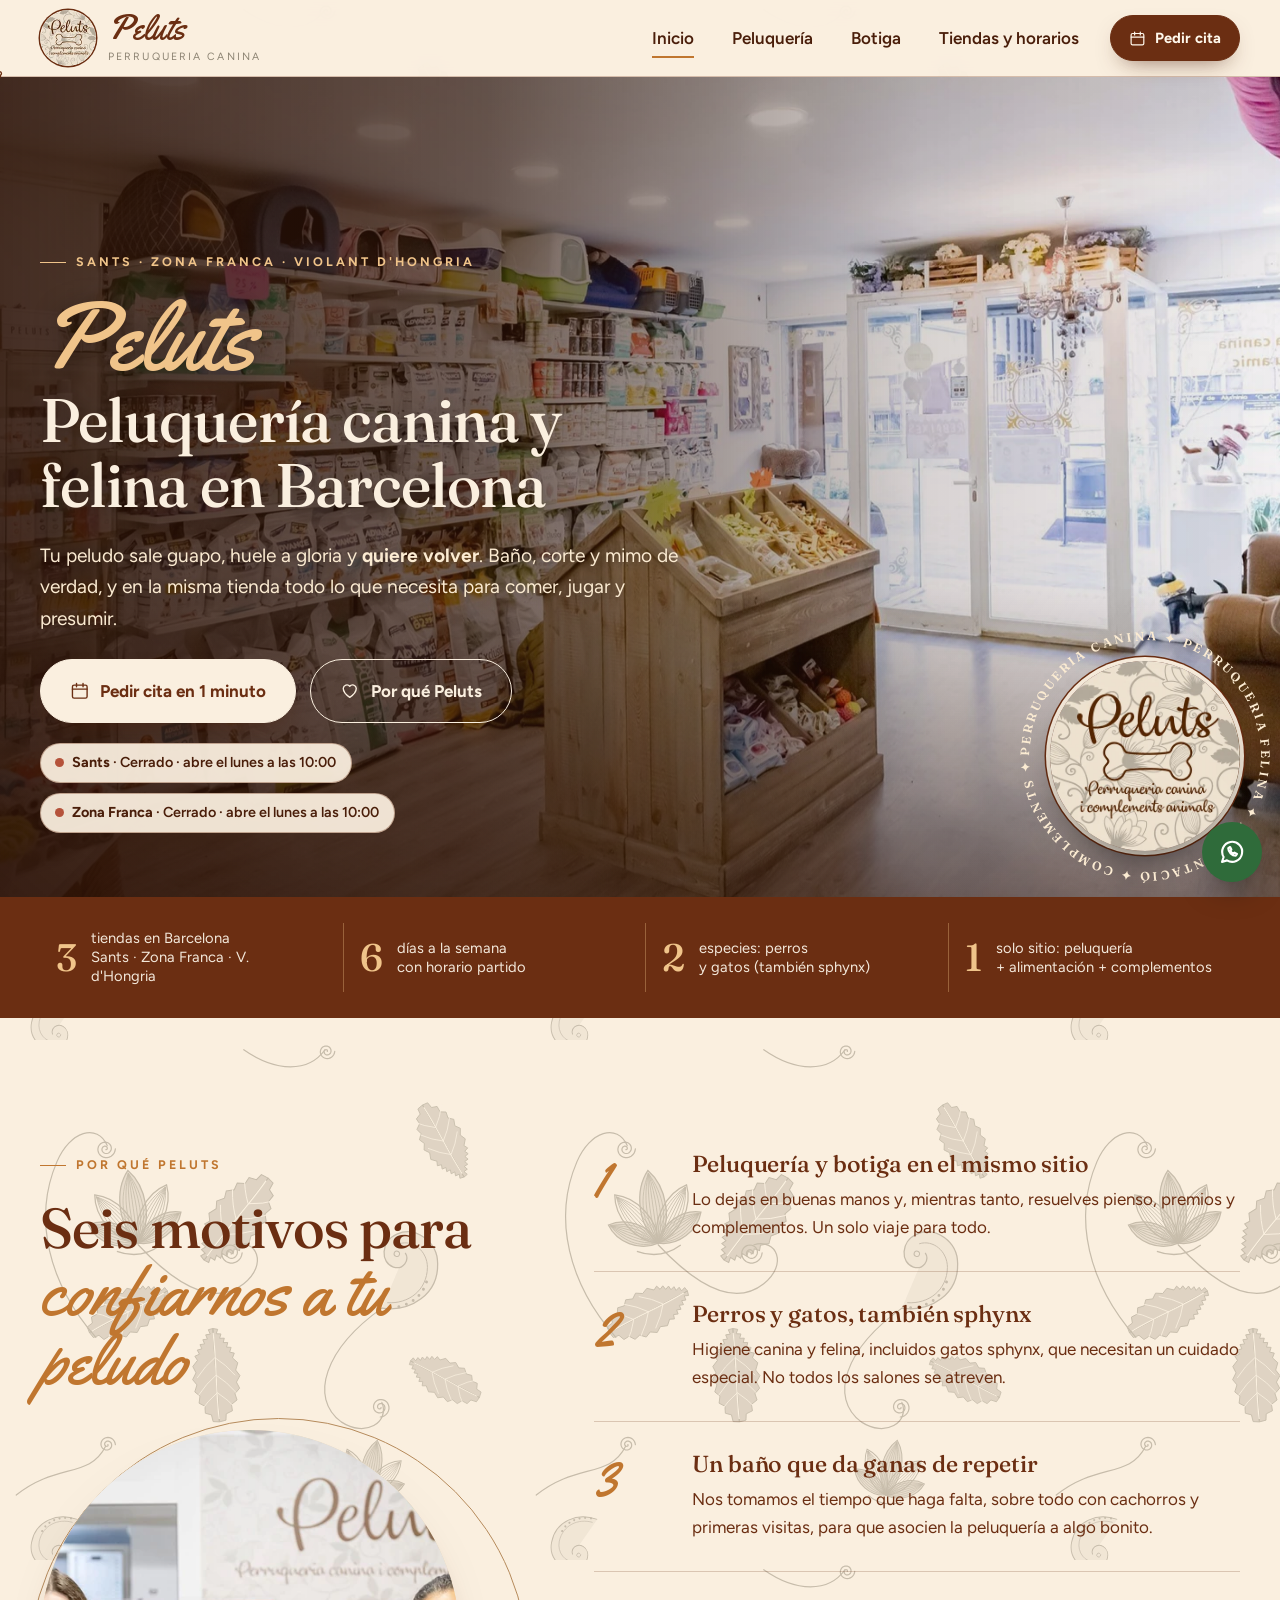
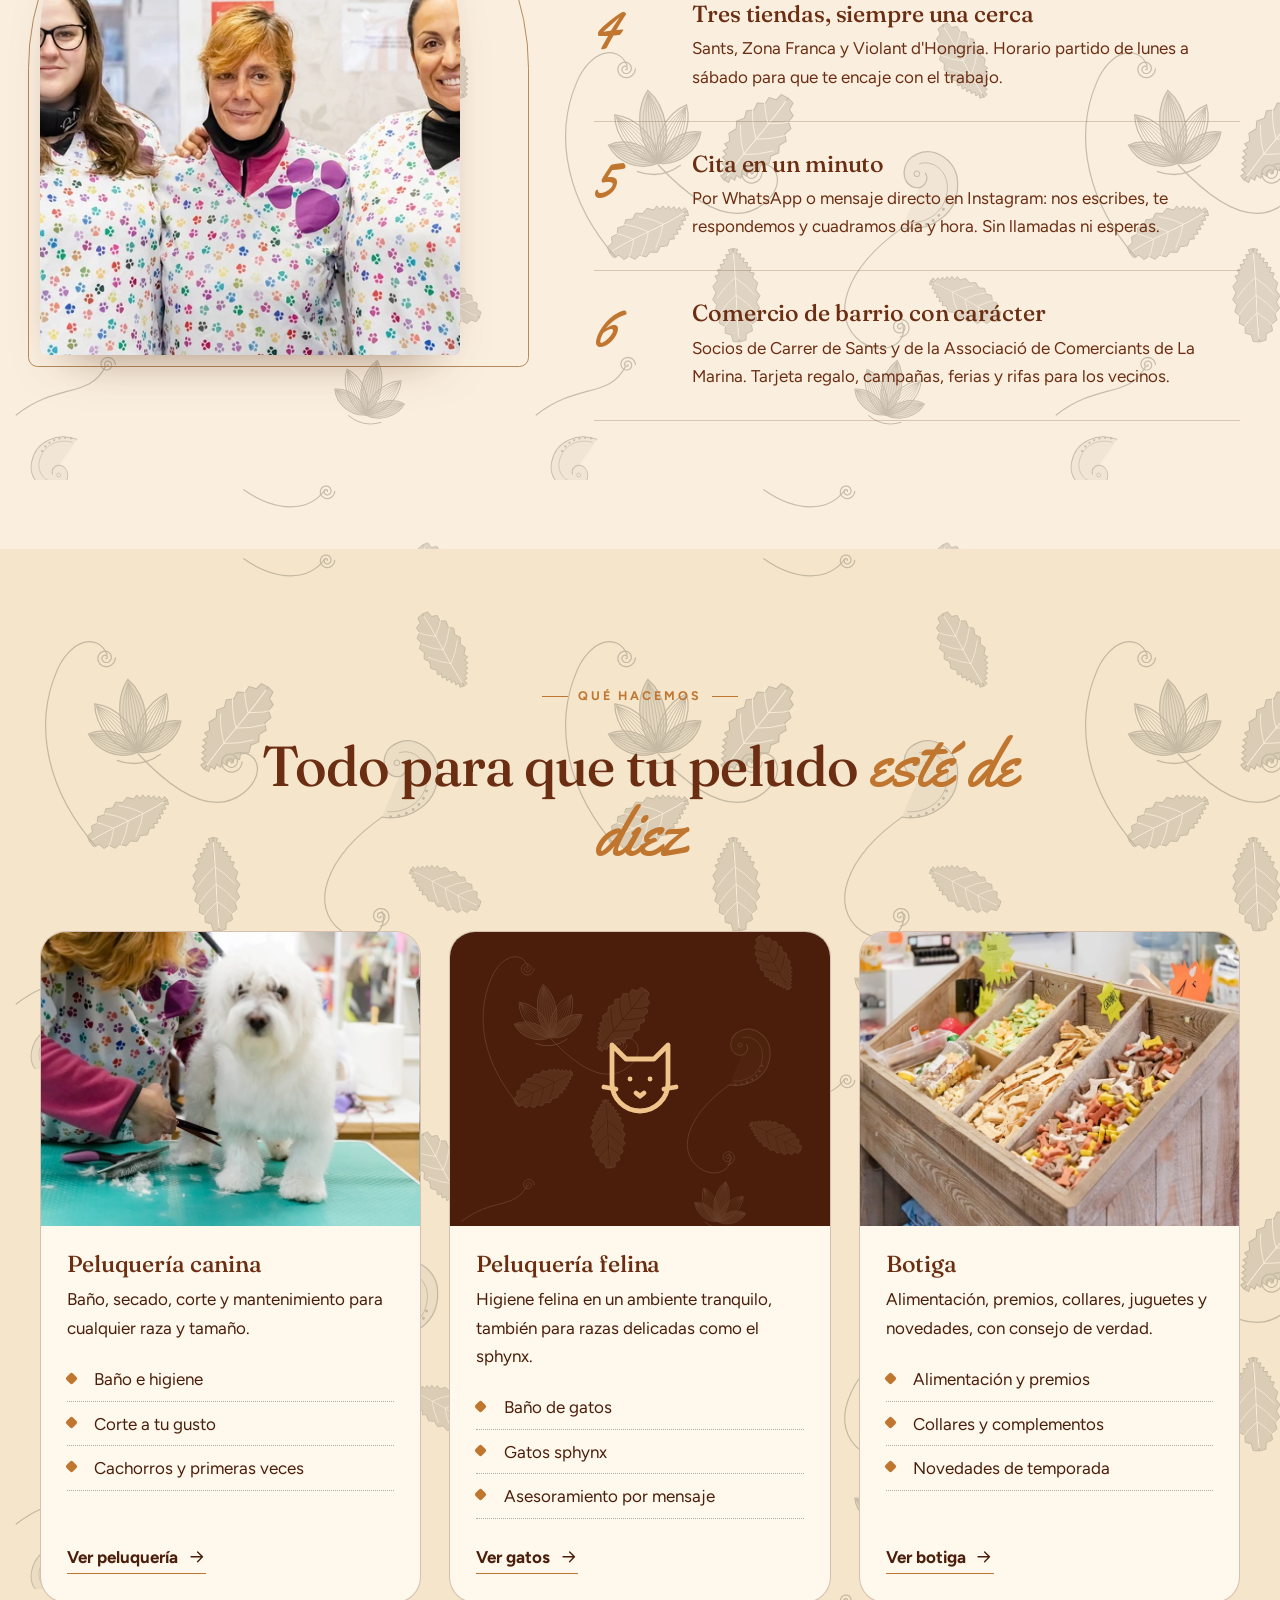
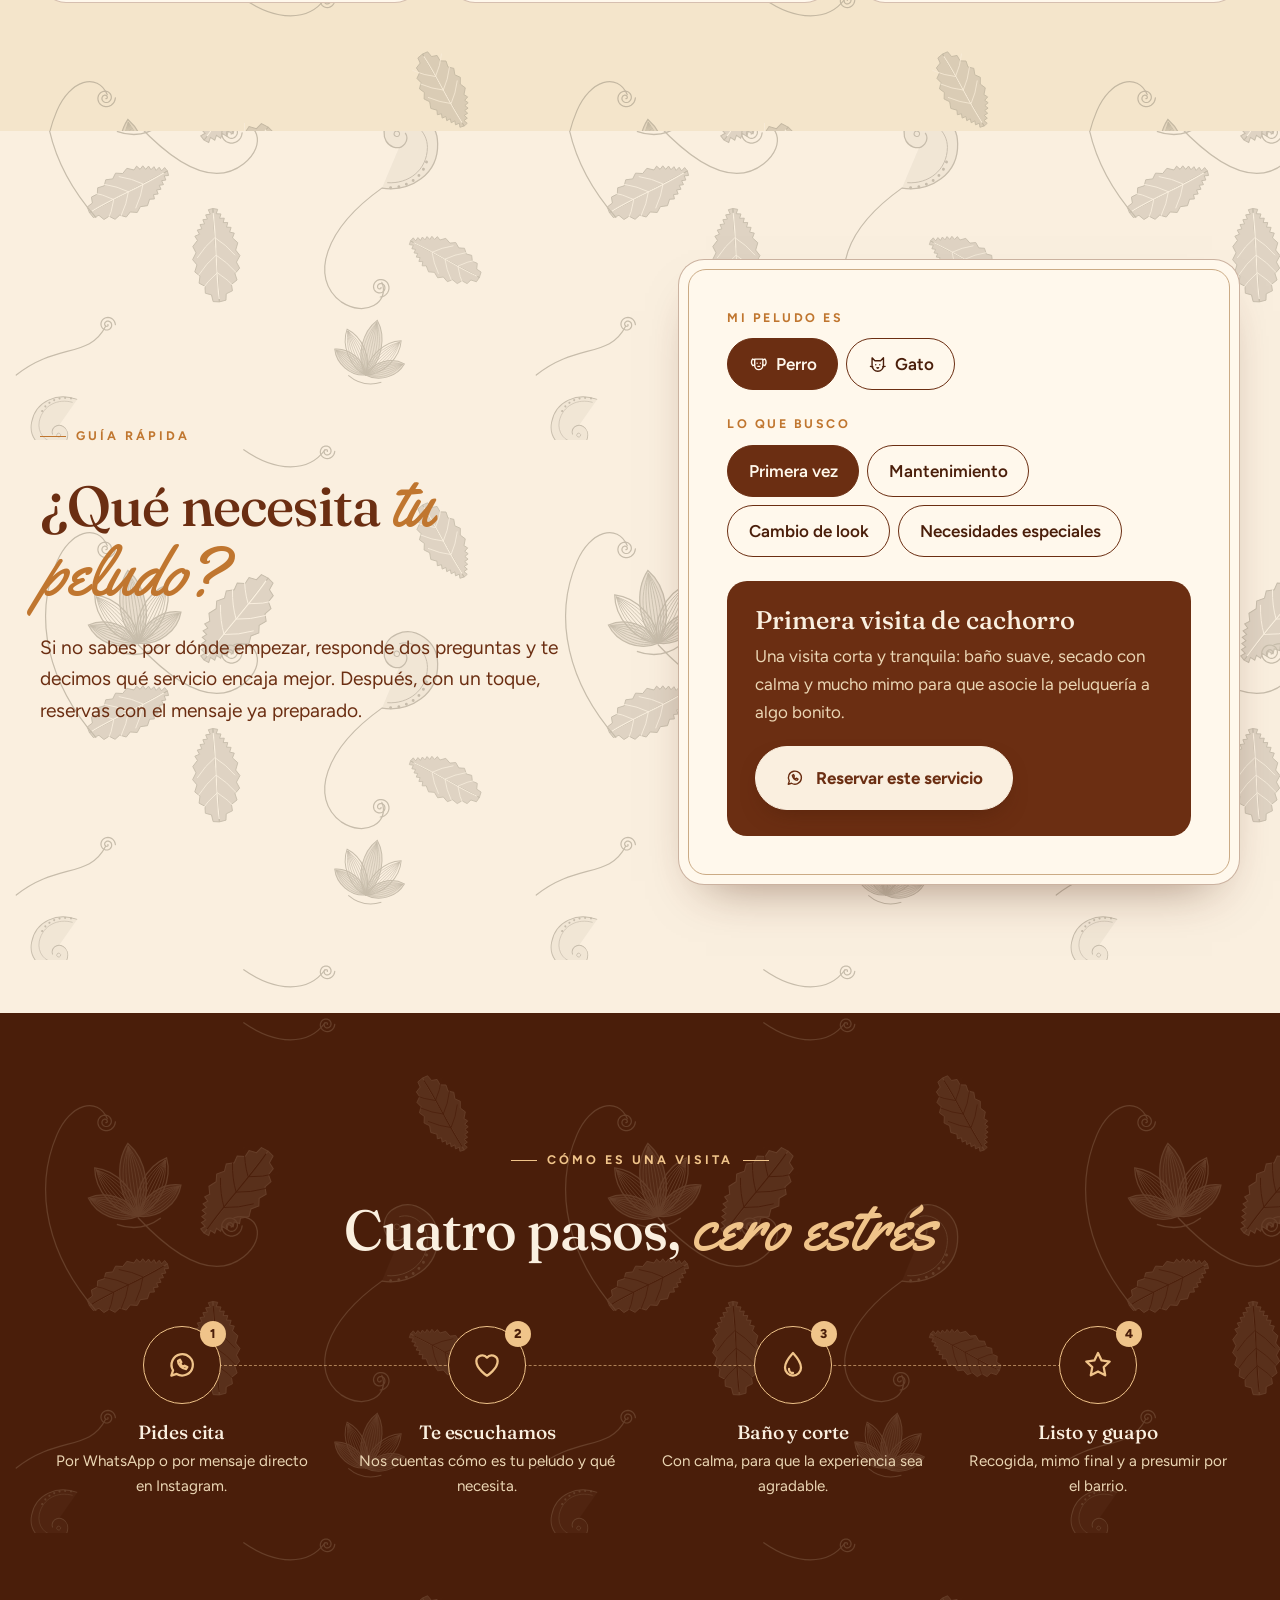
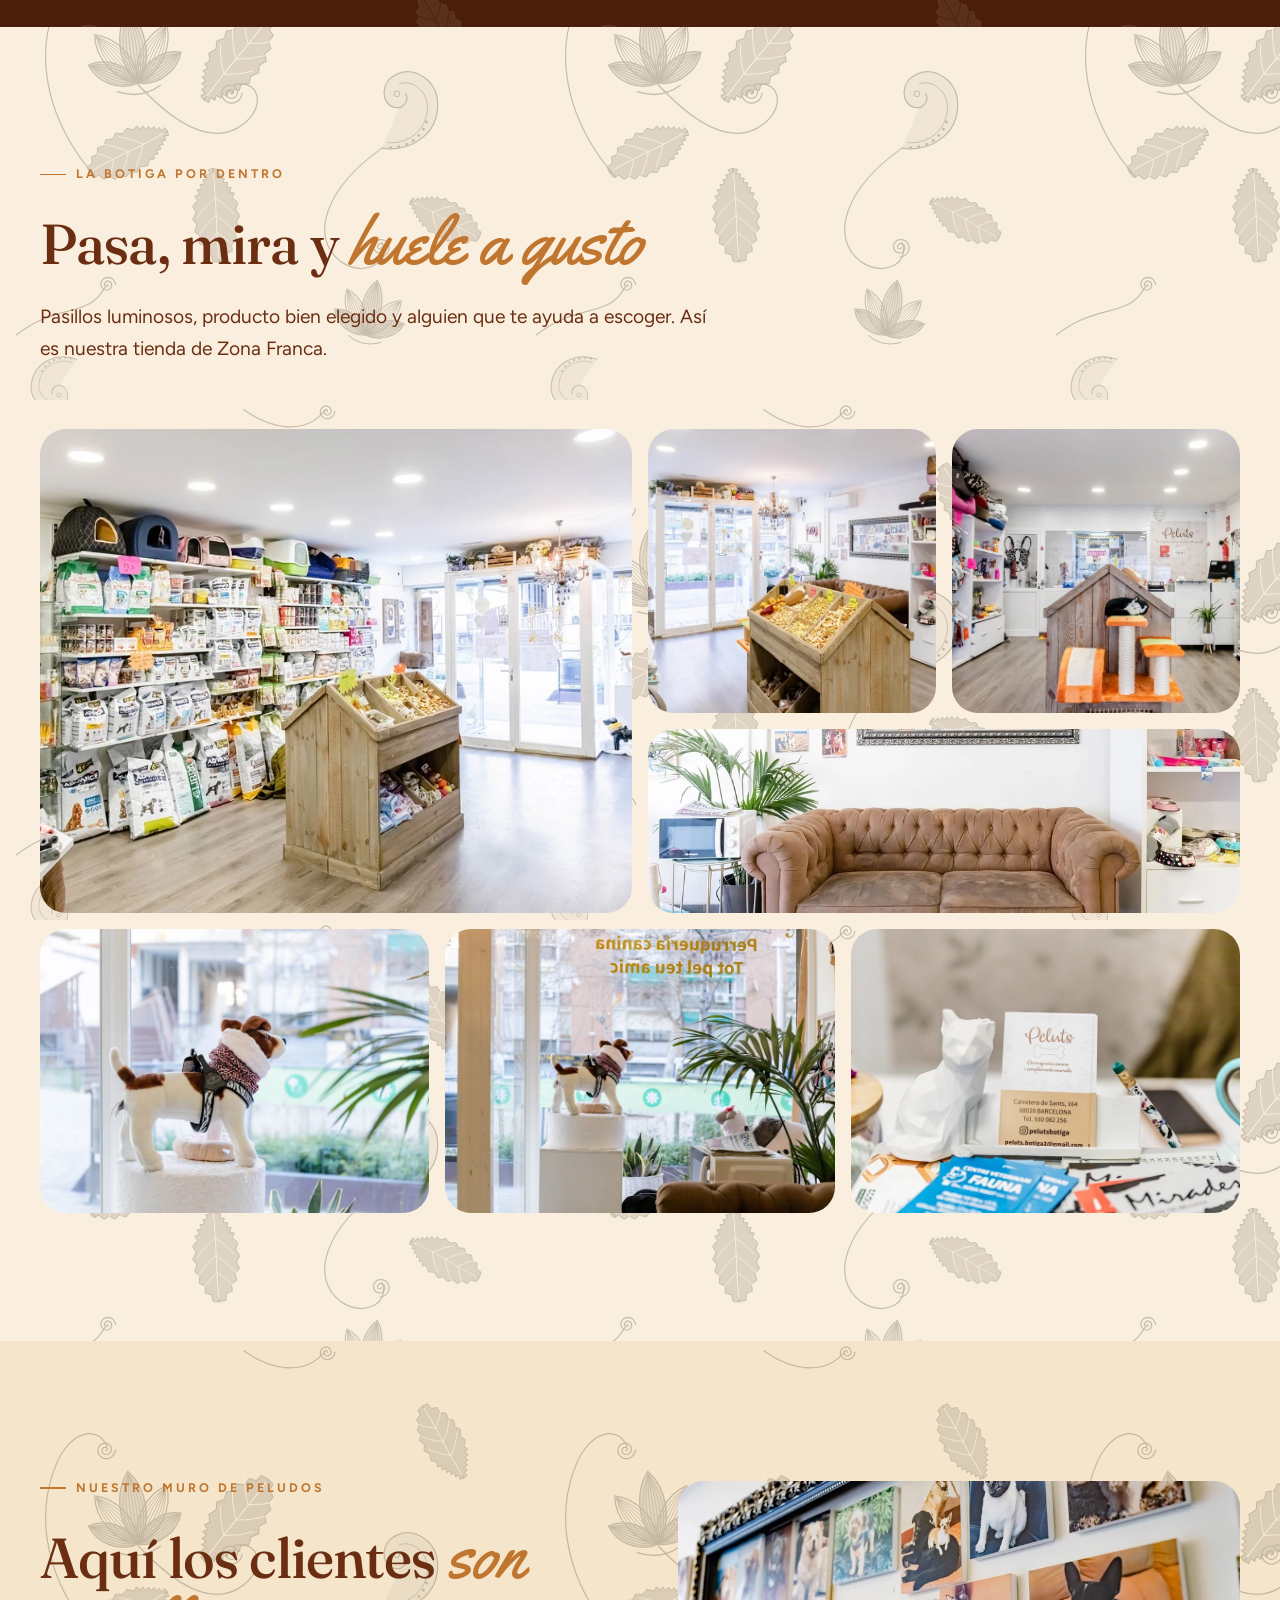
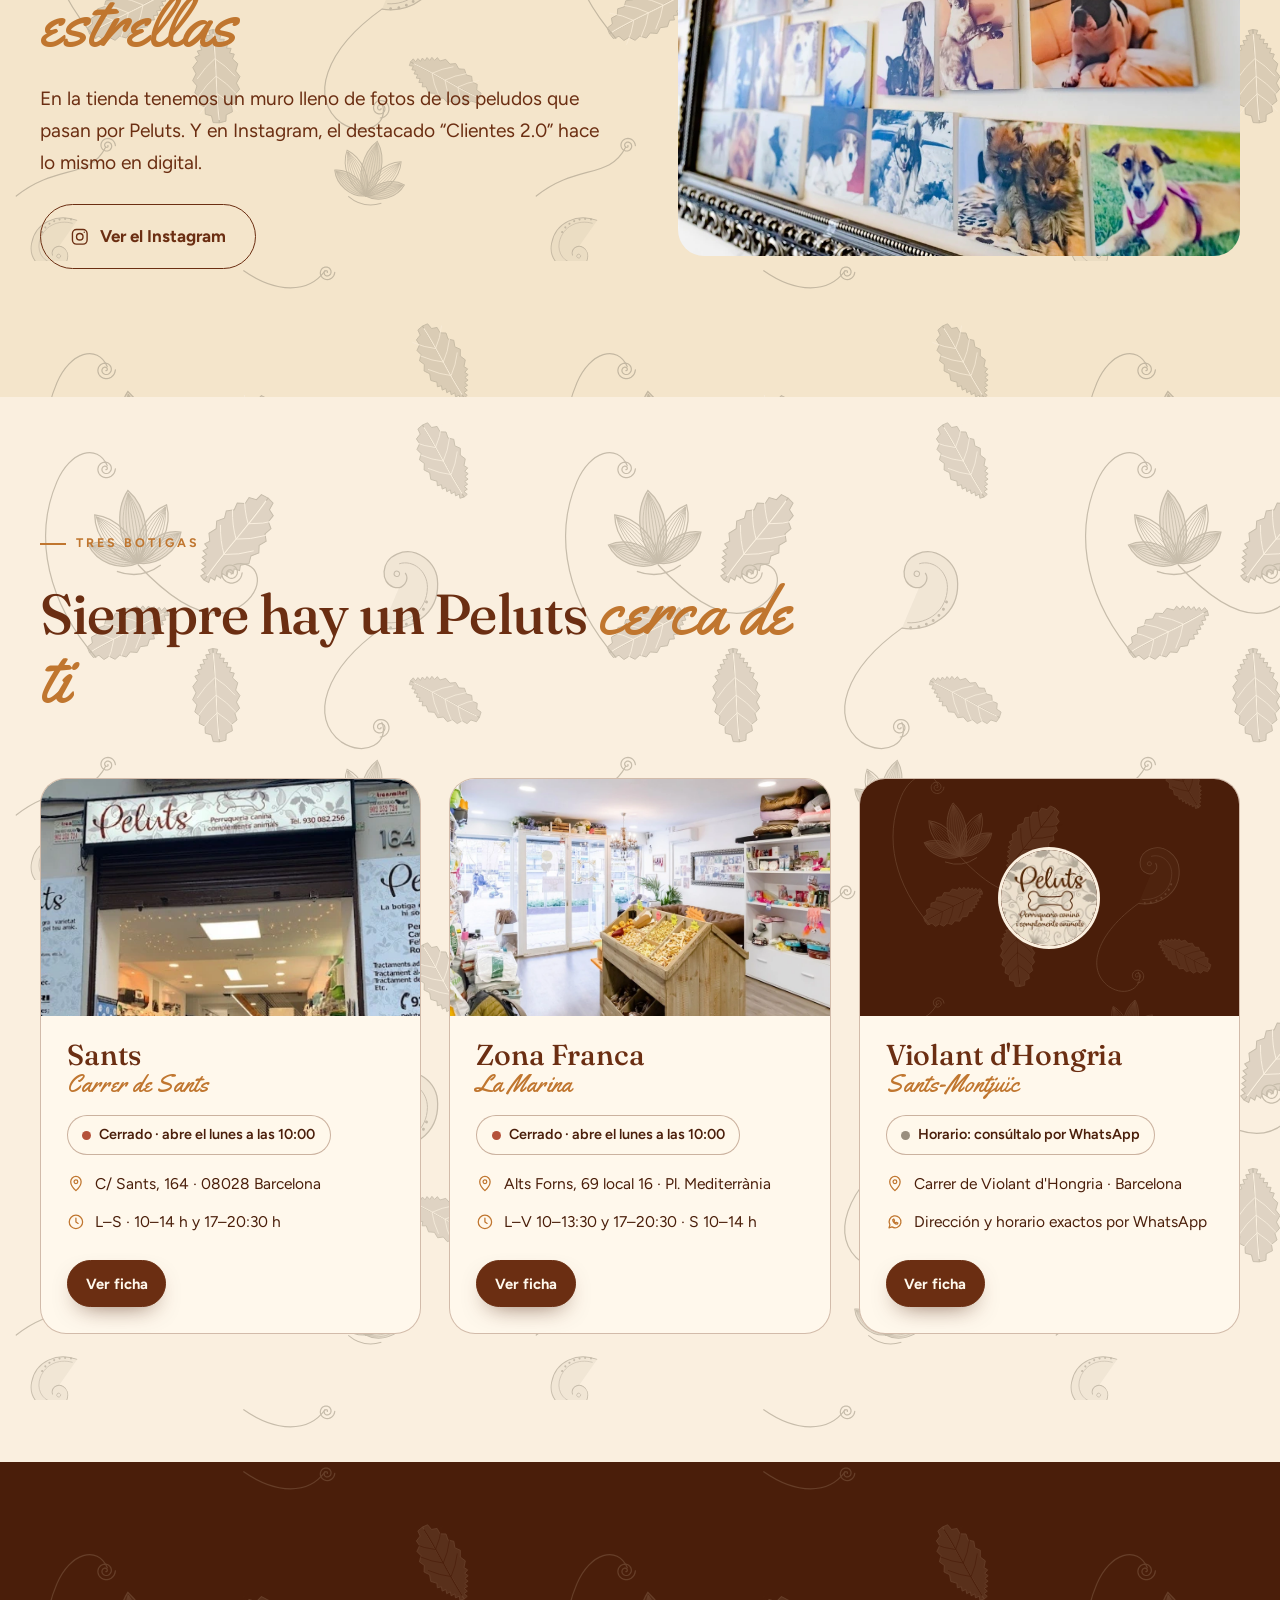
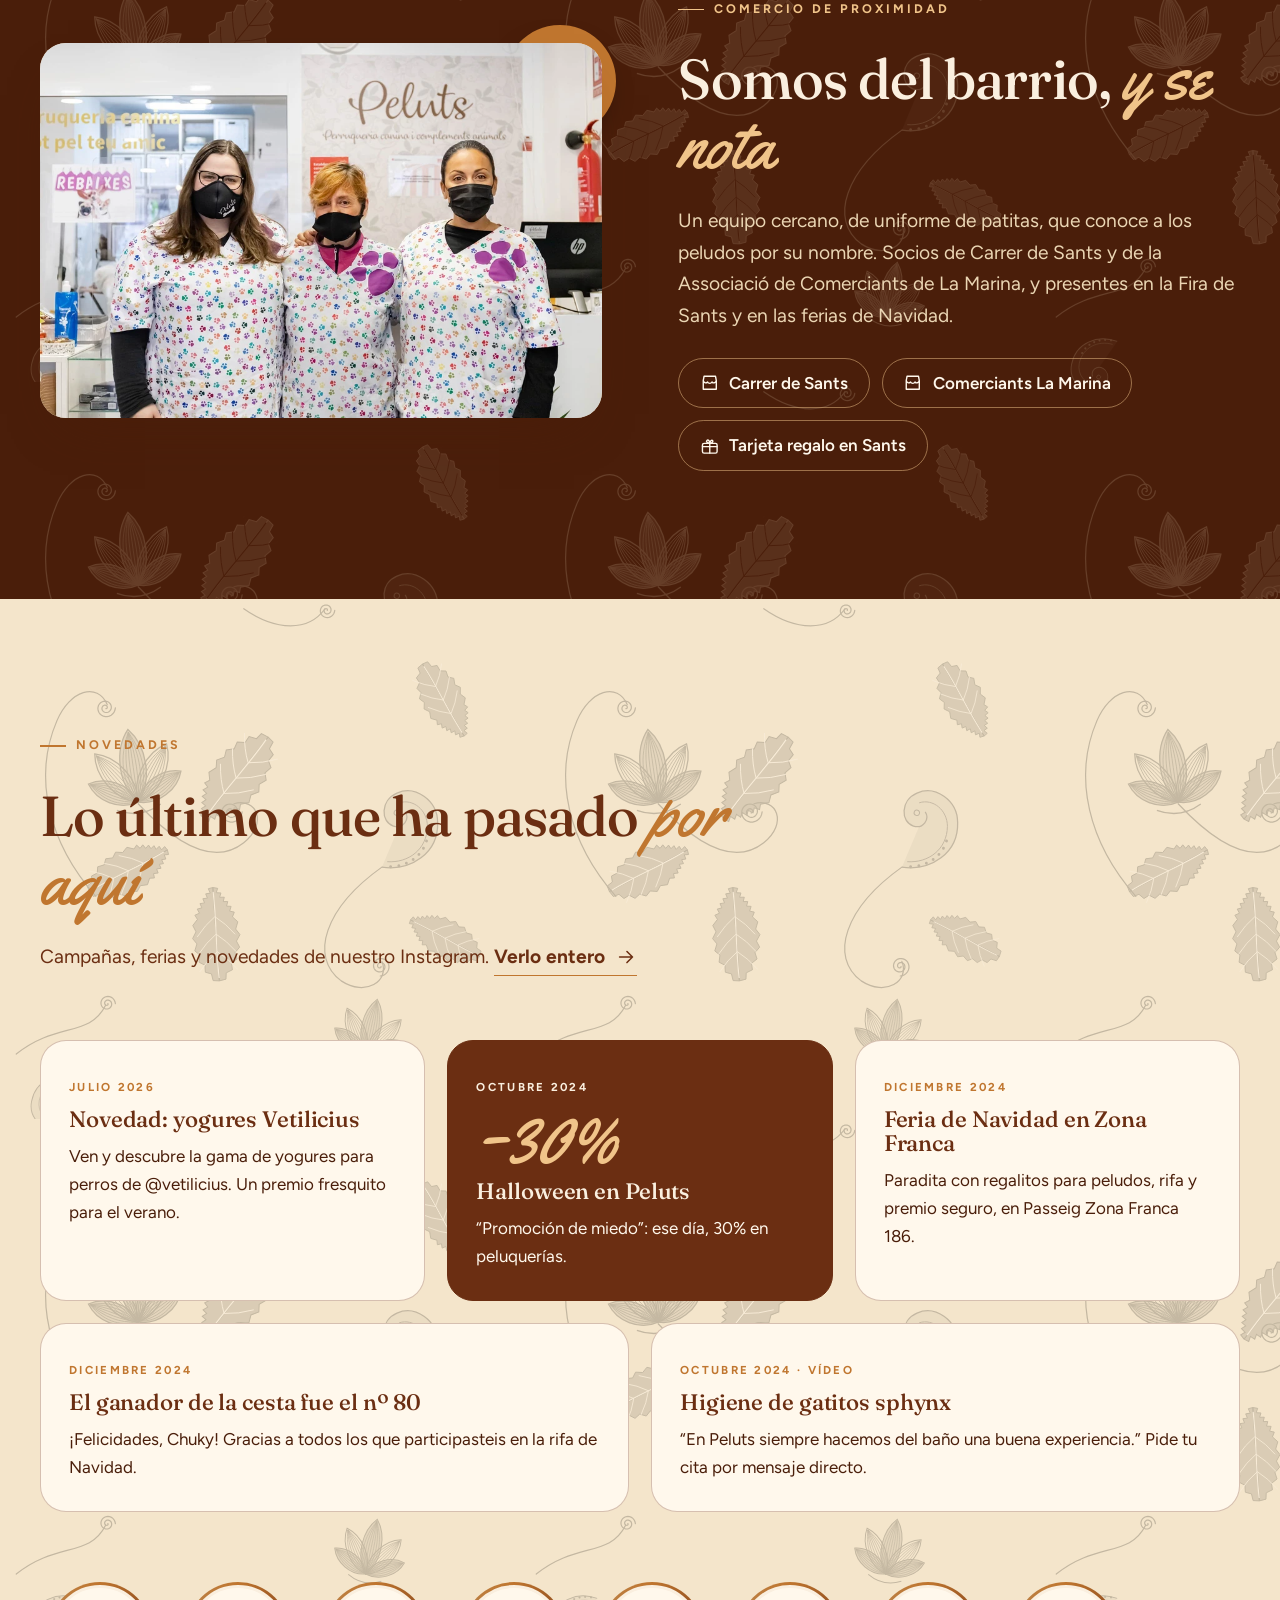
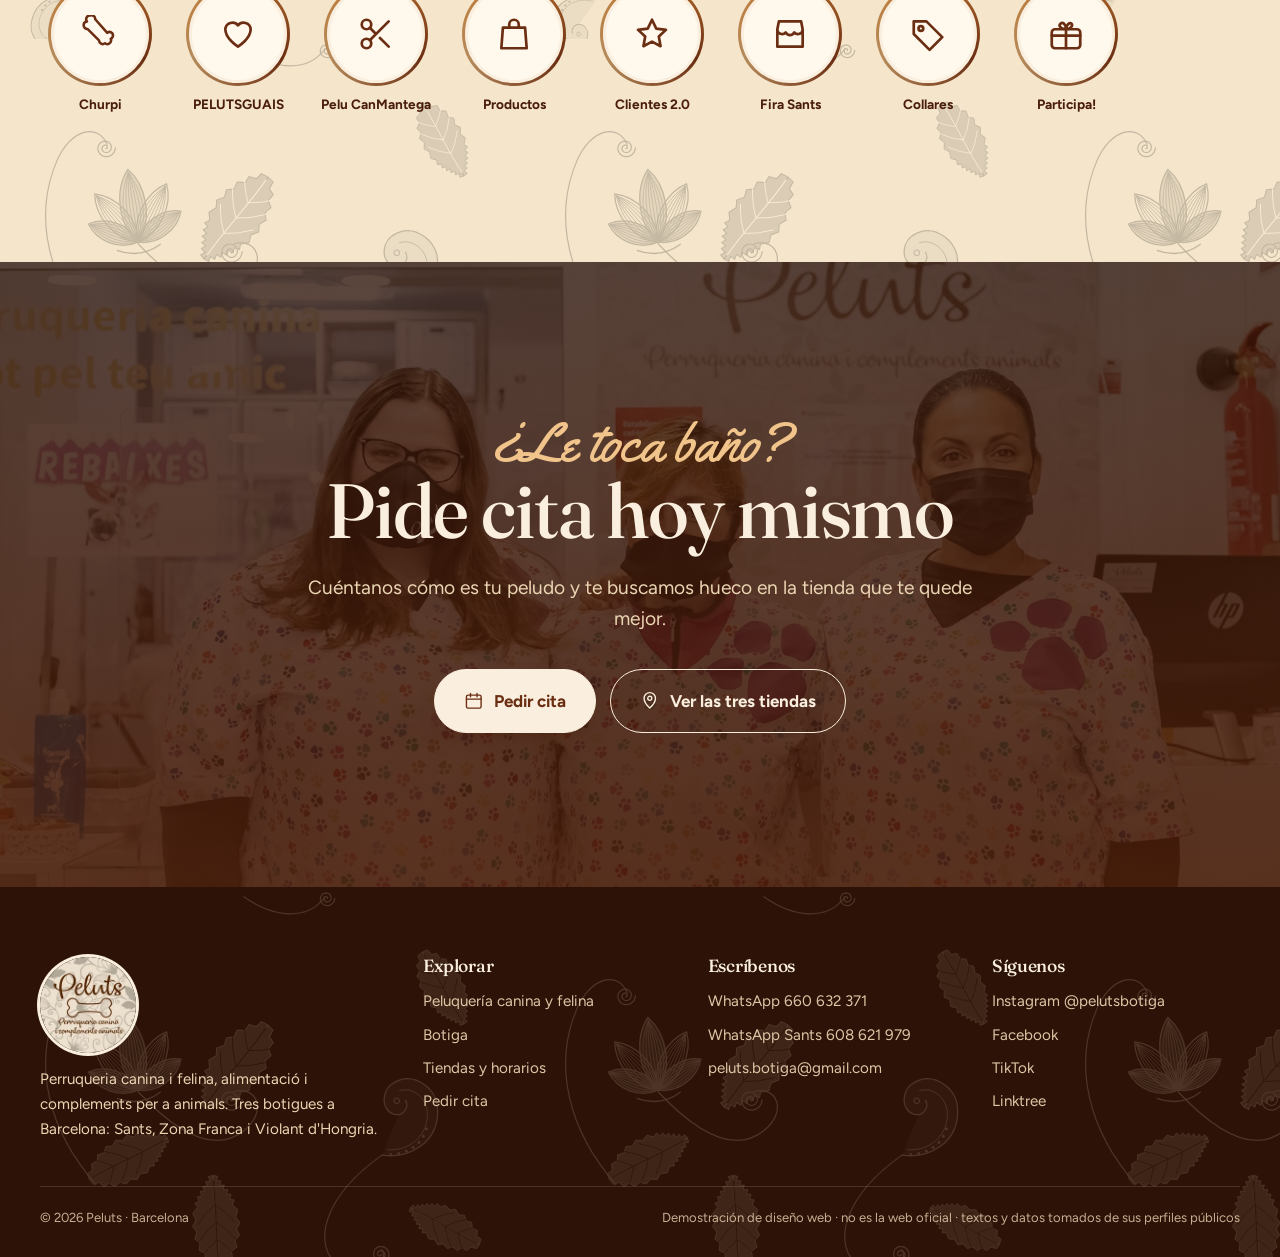
==== index.html @ a0b74a62 "Peluts: demostración de web (inicio, peluquería, botiga, tiendas, cita) Co-Authored-By: Claude Sonne" ====
<!doctype html>
<html lang="es">
<head>
<meta charset="utf-8">
<meta name="viewport" content="width=device-width, initial-scale=1, viewport-fit=cover">
<title>Peluts · Peluquería canina y felina en Barcelona</title>
<meta name="description" content="Peluquería canina y felina, alimentación y complementos para animales en tres tiendas de Barcelona: Sants, Zona Franca y Violant d'Hongria.">
<meta name="robots" content="noindex, nofollow">
<meta name="theme-color" content="#6B2E12">
<link rel="icon" href="favicon.ico" sizes="any"><link rel="icon" type="image/png" href="assets/img/favicon-48.png">
<link rel="apple-touch-icon" href="assets/img/apple-touch-icon.png">
<meta property="og:type" content="website"><meta property="og:locale" content="es_ES"><meta property="og:site_name" content="Peluts"><meta property="og:title" content="Peluts · Peluquería canina y felina en Barcelona"><meta property="og:description" content="Peluquería canina y felina, alimentación y complementos para animales en tres tiendas de Barcelona: Sants, Zona Franca y Violant d'Hongria."><meta property="og:image" content="https://sefiro888.github.io/peluts/assets/img/og.jpg"><meta property="og:image:width" content="1200"><meta property="og:image:height" content="630"><meta property="og:url" content="https://sefiro888.github.io/peluts/index.html"><meta name="twitter:card" content="summary_large_image">
<link rel="preconnect" href="https://fonts.googleapis.com"><link rel="preconnect" href="https://fonts.gstatic.com" crossorigin>
<link href="https://fonts.googleapis.com/css2?family=Figtree:wght@400;500;600;700;800&family=Fraunces:ital,opsz,wght@0,9..144,500;0,9..144,600;0,9..144,700;1,9..144,500&family=Yellowtail&display=swap" rel="stylesheet">
<link rel="stylesheet" href="assets/css/site.css">
<script>document.documentElement.classList.add('js')</script>
<script type="application/ld+json">{"@context":"https://schema.org","@type":"PetStore","name":"Peluts","description":"Perruqueria canina i felina, alimentació i complements per a animals","url":"https://www.instagram.com/pelutsbotiga/","sameAs":["https://www.instagram.com/pelutsbotiga/","https://www.facebook.com/pelutsbotiga","https://www.tiktok.com/@animals.peluts"],"email":"peluts.botiga@gmail.com","address":[{"@type":"PostalAddress","streetAddress":"Carrer de Sants, 164","postalCode":"08028","addressLocality":"Barcelona","addressCountry":"ES"},{"@type":"PostalAddress","streetAddress":"Alts Forns, 69, local 16","addressLocality":"Barcelona","addressCountry":"ES"}]}</script>
</head>
<body>
<svg width="0" height="0" style="position:absolute" aria-hidden="true"><defs>
<symbol id="i-scissors" viewBox="0 0 24 24"><circle cx="6" cy="6" r="3"/><circle cx="6" cy="18" r="3"/><path d="M20 4 8.1 15.9M14.5 14.5 20 20M8.1 8.1 12 12"/></symbol>
<symbol id="i-paw" viewBox="0 0 24 24"><ellipse class="f" cx="12" cy="16" rx="5.5" ry="4.5" fill="currentColor" stroke="none"/><ellipse cx="5" cy="10" rx="2.2" ry="3" fill="currentColor" stroke="none"/><ellipse cx="9.5" cy="5.5" rx="2.2" ry="3" fill="currentColor" stroke="none"/><ellipse cx="14.5" cy="5.5" rx="2.2" ry="3" fill="currentColor" stroke="none"/><ellipse cx="19" cy="10" rx="2.2" ry="3" fill="currentColor" stroke="none"/></symbol>
<symbol id="i-bone" viewBox="0 0 24 24"><path d="M7 3.500a2.500 2.500 0 0 0-2 4 2.500 2.500 0 0 0-2.200 2.500A2.500 2.500 0 0 0 5.500 12.500L12 19l1 1a2.500 2.500 0 0 0 4 2 2.500 2.500 0 0 0 3.800-3 2.500 2.500 0 0 0 1-3.800 2.500 2.500 0 0 0-3.300-.2L10.500 6a2.500 2.500 0 0 0-3.500-2.500z" transform="translate(-1 -3) scale(.95)"/></symbol>
<symbol id="i-drop" viewBox="0 0 24 24"><path d="M12 3s6 6.500 6 11a6 6 0 0 1-12 0c0-4.500 6-11 6-11z"/><path d="M9 15a3 3 0 0 0 3 3"/></symbol>
<symbol id="i-cat" viewBox="0 0 24 24"><path d="M5 3.500 8.500 7h7L19 3.500V13a7 7 0 0 1-14 0z"/><path d="M9.500 12h.01M14.500 12h.01M11 15.500l1 .8 1-.8M3 14l3 .5M21 14l-3 .5"/></symbol>
<symbol id="i-dog" viewBox="0 0 24 24"><path d="M7 5h10v8a5 5 0 0 1-10 0z"/><path d="M7 6 4.500 5C2.500 7 2.500 11 4.500 13L7 12M17 6l2.500-1c2 2 2 6 0 8L17 12"/><path d="M10 10h.01M14 10h.01M11 14h2"/></symbol>
<symbol id="i-pin" viewBox="0 0 24 24"><path d="M12 21s7-6.200 7-12a7 7 0 0 0-14 0c0 5.800 7 12 7 12z"/><circle cx="12" cy="9" r="2.500"/></symbol>
<symbol id="i-phone" viewBox="0 0 24 24"><path d="M5 4h4l2 5-2.500 1.500a11 11 0 0 0 5 5L15 13l5 2v4a2 2 0 0 1-2 2A16 16 0 0 1 3 6a2 2 0 0 1 2-2z"/></symbol>
<symbol id="i-wa" viewBox="0 0 24 24"><path d="M4 20l1.300-4A8 8 0 1 1 8 18.700z"/><path d="M9 9c0 3 3 6 6 6l1-1.500-2-1-1 .8c-1-.5-1.800-1.300-2.300-2.300l.8-1-1-2z"/></symbol>
<symbol id="i-ig" viewBox="0 0 24 24"><rect x="3" y="3" width="18" height="18" rx="5"/><circle cx="12" cy="12" r="4"/><path d="M17.500 6.500h.01"/></symbol>
<symbol id="i-clock" viewBox="0 0 24 24"><circle cx="12" cy="12" r="9"/><path d="M12 7v5l3 2"/></symbol>
<symbol id="i-gift" viewBox="0 0 24 24"><rect x="3" y="9" width="18" height="12" rx="2"/><path d="M12 9v12M3 13h18M12 9C9 9 7 7 8.500 5.500S12 6 12 9c0-3 2.500-4.500 3.500-3.500S15 9 12 9z"/></symbol>
<symbol id="i-heart" viewBox="0 0 24 24"><path d="M12 20s-8-5-8-11a4.500 4.500 0 0 1 8-2.500A4.500 4.500 0 0 1 20 9c0 6-8 11-8 11z"/></symbol>
<symbol id="i-tag" viewBox="0 0 24 24"><path d="M3 12V4h8l10 10-8 8z"/><circle cx="7.500" cy="8.500" r="1.500"/></symbol>
<symbol id="i-cup" viewBox="0 0 24 24"><path d="M5 8h14l-1.500 12h-11z"/><path d="M4 8h16M8 4h8M9 13h6"/></symbol>
<symbol id="i-arrow" viewBox="0 0 24 24"><path d="M5 12h14M13 6l6 6-6 6"/></symbol>
<symbol id="i-store" viewBox="0 0 24 24"><path d="M4 9l1-5h14l1 5M4 9v11h16V9M4 9a3 3 0 0 0 5.300 2 3 3 0 0 0 5.400 0A3 3 0 0 0 20 9"/></symbol>
<symbol id="i-cal" viewBox="0 0 24 24"><rect x="3" y="5" width="18" height="16" rx="2"/><path d="M3 10h18M8 3v4M16 3v4"/></symbol>
<symbol id="i-star" viewBox="0 0 24 24"><path d="m12 3 2.700 5.600 6.100.8-4.500 4.200 1.100 6.100L12 16.800 6.600 19.700l1.100-6.100L3.200 9.400l6.100-.8z"/></symbol>
<symbol id="i-menu" viewBox="0 0 24 24"><path d="M4 7h16M4 12h16M4 17h16"/></symbol>
<symbol id="i-sparkle" viewBox="0 0 24 24"><path d="M12 3v5M12 16v5M3 12h5M16 12h5M6 6l3 3M15 15l3 3M18 6l-3 3M9 15l-3 3"/></symbol>
<symbol id="i-bag" viewBox="0 0 24 24"><path d="M5 8h14l1 13H4z"/><path d="M9 8V6a3 3 0 0 1 6 0v2"/></symbol>
<symbol id="i-fish" viewBox="0 0 24 24"><path d="M3 12c3-5 9-6 13-3l5-3v12l-5-3c-4 3-10 2-13-3z"/><path d="M8 11h.01"/></symbol>
<symbol id="i-ghost" viewBox="0 0 24 24"><path d="M5 21V10a7 7 0 0 1 14 0v11l-3-2-2 2-2-2-2 2-2-2z"/><path d="M9.500 10h.01M14.500 10h.01"/></symbol>
<symbol id="i-tree" viewBox="0 0 24 24"><path d="M12 3 6 11h3l-4 6h14l-4-6h3z"/><path d="M12 17v4"/></symbol>
</defs></svg>
<a class="skip" href="#contenido">Saltar al contenido</a>
<div class="intro" aria-hidden="true"><div class="intro-core"><div class="intro-seal"><img src="assets/img/logo-420.webp" width="420" height="420" alt=""></div><p class="intro-txt">Bienvenido, peludo</p><p class="intro-skip">Toca para entrar</p></div></div>
<header class="site-header">
<div class="progress" aria-hidden="true"><span></span><i><svg class="ico " aria-hidden="true"><use href="#i-bone"/></svg></i></div>
<div class="wrap header-in">
 <a class="brand" href="index.html" aria-label="Peluts, inicio"><img src="assets/img/logo-96.webp" width="54" height="54" alt=""><span><b>Peluts</b><small>Perruqueria canina</small></span></a>
 <button class="burger" aria-label="Abrir menú" aria-expanded="false" aria-controls="nav"><svg class="ico " aria-hidden="true"><use href="#i-menu"/></svg></button>
 <nav class="nav" id="nav" aria-label="Principal"><a href="index.html" aria-current="page">Inicio</a><a href="peluqueria.html">Peluquería</a><a href="tienda.html">Botiga</a><a href="tiendas.html">Tiendas y horarios</a><a class="btn sm" href="cita.html"><svg class="ico " aria-hidden="true"><use href="#i-cal"/></svg> Pedir cita</a></nav>
</div></header>
<main id="contenido">

<section class="hf tall home"><div class="hf-bg"><img src="assets/img/fotos/3380-2400.webp" srcset="assets/img/fotos/3380-480.webp 480w, assets/img/fotos/3380-900.webp 900w, assets/img/fotos/3380-1600.webp 1600w, assets/img/fotos/3380-2400.webp 2000w" sizes="100vw" width="2000" height="1333" alt="Interior luminoso de la tienda Peluts" style="object-position:50% 60%" fetchpriority="high" decoding="async"></div><div class="hf-shade"></div>
<div class="wrap hf-in">
  <span class="kicker l rv">Sants · Zona Franca · Violant d'Hongria</span>
  <h1 class="rv d1"><span class="script">Peluts</span>Peluquería canina y felina en Barcelona</h1>
  <p class="lead rv d2">Tu peludo sale guapo, huele a gloria y <strong>quiere volver</strong>. Baño, corte y mimo de verdad, y en la misma tienda todo lo que necesita para comer, jugar y presumir.</p>
  <div class="hero-cta rv d3"><a class="btn light" href="cita.html"><svg class="ico " aria-hidden="true"><use href="#i-cal"/></svg> Pedir cita en 1 minuto</a><a class="btn ghost light" href="#por-que"><svg class="ico " aria-hidden="true"><use href="#i-heart"/></svg> Por qué Peluts</a></div>
  <div class="hero-meta rv d3"><span class="chip status" data-status="sants"><span class="dot"></span><span><b>Sants</b> · <span class="t">Comprobando horario…</span></span></span> <span class="chip status" data-status="zf"><span class="dot"></span><span><b>Zona Franca</b> · <span class="t">Comprobando horario…</span></span></span></div>
</div>
<div class="seal-wrap"><svg class="ring" viewBox="0 0 200 200" aria-hidden="true"><defs><path id="c" d="M100 100m-91 0a91 91 0 1 1 182 0a91 91 0 1 1-182 0"/></defs><text><textPath href="#c" textLength="566" lengthAdjust="spacing">PERRUQUERIA CANINA ✦ PERRUQUERIA FELINA ✦ ALIMENTACIÓ ✦ COMPLEMENTS ✦ </textPath></text></svg><img class="seal" src="assets/img/logo-420.webp" width="420" height="420" alt="Logotipo de Peluts"></div>
</section>

<div class="trust"><div class="wrap trust-in">
 <div class="trust-it"><b>3</b><span>tiendas en Barcelona<br>Sants · Zona Franca · V. d'Hongria</span></div>
 <div class="trust-it"><b>6</b><span>días a la semana<br>con horario partido</span></div>
 <div class="trust-it"><b>2</b><span>especies: perros<br>y gatos (también sphynx)</span></div>
 <div class="trust-it"><b>1</b><span>solo sitio: peluquería<br>+ alimentación + complementos</span></div>
</div></div>

<section id="por-que">
<div class="wrap why">
 <div class="why-side">
  <span class="kicker l rv">Por qué Peluts</span>
  <h2 class="rv d1" style="margin-top:.4em">Seis motivos para <em class="s">confiarnos a tu peludo</em></h2>
  <div class="frame rv d2"><div class="arch"><img src="assets/img/fotos/3408-2400.webp" srcset="assets/img/fotos/3408-480.webp 480w, assets/img/fotos/3408-900.webp 900w, assets/img/fotos/3408-1600.webp 1600w, assets/img/fotos/3408-2400.webp 2000w" sizes="(max-width:900px) 100vw, 50vw" width="2000" height="1333" alt="El equipo de Peluts con uniforme de patitas" style="object-position:50% 30%" loading="lazy" decoding="async"></div></div>
 </div>
 <div class="why-list">
  <div class="why-it rv"><span class="n">1</span><div><h3>Peluquería y botiga en el mismo sitio</h3><p>Lo dejas en buenas manos y, mientras tanto, resuelves pienso, premios y complementos. Un solo viaje para todo.</p></div></div>
  <div class="why-it rv"><span class="n">2</span><div><h3>Perros y gatos, también sphynx</h3><p>Higiene canina y felina, incluidos gatos sphynx, que necesitan un cuidado especial. No todos los salones se atreven.</p></div></div>
  <div class="why-it rv"><span class="n">3</span><div><h3>Un baño que da ganas de repetir</h3><p>Nos tomamos el tiempo que haga falta, sobre todo con cachorros y primeras visitas, para que asocien la peluquería a algo bonito.</p></div></div>
  <div class="why-it rv"><span class="n">4</span><div><h3>Tres tiendas, siempre una cerca</h3><p>Sants, Zona Franca y Violant d'Hongria. Horario partido de lunes a sábado para que te encaje con el trabajo.</p></div></div>
  <div class="why-it rv"><span class="n">5</span><div><h3>Cita en un minuto</h3><p>Por WhatsApp o mensaje directo en Instagram: nos escribes, te respondemos y cuadramos día y hora. Sin llamadas ni esperas.</p></div></div>
  <div class="why-it rv"><span class="n">6</span><div><h3>Comercio de barrio con carácter</h3><p>Socios de Carrer de Sants y de la Associació de Comerciants de La Marina. Tarjeta regalo, campañas, ferias y rifas para los vecinos.</p></div></div>
 </div>
</div>
</section>

<section class="bg-papel">
<div class="wrap">
 <div class="sec-head center"><span class="kicker rv">Qué hacemos</span><h2 class="rv d1">Todo para que tu peludo <em class="s">esté de diez</em></h2></div>
 <div class="trio">
  <article class="svc rv"><div class="pic"><img src="assets/img/fotos/3372-2400.webp" srcset="assets/img/fotos/3372-480.webp 480w, assets/img/fotos/3372-900.webp 900w, assets/img/fotos/3372-1600.webp 1600w, assets/img/fotos/3372-2400.webp 2000w" sizes="(max-width:900px) 100vw, 50vw" width="2000" height="1333" alt="Perro maltés con la peluquera en Peluts" style="object-position:55% center" loading="lazy" decoding="async"></div><div class="body"><h3>Peluquería canina</h3><p>Baño, secado, corte y mantenimiento para cualquier raza y tamaño.</p><ul><li>Baño e higiene</li><li>Corte a tu gusto</li><li>Cachorros y primeras veces</li></ul><a class="arrow-link" href="peluqueria.html">Ver peluquería <svg class="ico " aria-hidden="true"><use href="#i-arrow"/></svg></a></div></article>
  <article class="svc rv d1"><div class="pic ornate"><svg class="ico " aria-hidden="true"><use href="#i-cat"/></svg><img class="over" src="assets/img/ia/gato-peluqueria.webp" alt="Gato recibiendo un baño tranquilo en Peluts" style="object-position:center" loading="lazy" decoding="async" onerror="this.remove()"></div><div class="body"><h3>Peluquería felina</h3><p>Higiene felina en un ambiente tranquilo, también para razas delicadas como el sphynx.</p><ul><li>Baño de gatos</li><li>Gatos sphynx</li><li>Asesoramiento por mensaje</li></ul><a class="arrow-link" href="peluqueria.html#gatos">Ver gatos <svg class="ico " aria-hidden="true"><use href="#i-arrow"/></svg></a></div></article>
  <article class="svc rv d2"><div class="pic"><img src="assets/img/fotos/3352-2400.webp" srcset="assets/img/fotos/3352-480.webp 480w, assets/img/fotos/3352-900.webp 900w, assets/img/fotos/3352-1600.webp 1600w, assets/img/fotos/3352-2400.webp 2000w" sizes="(max-width:900px) 100vw, 50vw" width="2000" height="1333" alt="Expositor de galletas y premios para perros en Peluts" style="object-position:center" loading="lazy" decoding="async"></div><div class="body"><h3>Botiga</h3><p>Alimentación, premios, collares, juguetes y novedades, con consejo de verdad.</p><ul><li>Alimentación y premios</li><li>Collares y complementos</li><li>Novedades de temporada</li></ul><a class="arrow-link" href="tienda.html">Ver botiga <svg class="ico " aria-hidden="true"><use href="#i-arrow"/></svg></a></div></article>
 </div>
</div>
</section>

<section>
<div class="wrap split">
 <div><span class="kicker l rv">Guía rápida</span><h2 class="rv d1" style="margin:.4em 0 .45em">¿Qué necesita <em class="s">tu peludo?</em></h2>
  <p class="lead rv d2">Si no sabes por dónde empezar, responde dos preguntas y te decimos qué servicio encaja mejor. Después, con un toque, reservas con el mensaje ya preparado.</p></div>
 <div class="guide rv d1" id="guide">
  <fieldset><legend>Mi peludo es</legend><div class="opts">
   <input type="radio" id="ga1" name="g-animal" value="Perro" checked><label for="ga1"><svg class="ico " aria-hidden="true"><use href="#i-dog"/></svg> Perro</label>
   <input type="radio" id="ga2" name="g-animal" value="Gato"><label for="ga2"><svg class="ico " aria-hidden="true"><use href="#i-cat"/></svg> Gato</label></div></fieldset>
  <fieldset><legend>Lo que busco</legend><div class="opts">
   <input type="radio" id="gm1" name="g-momento" value="primera" checked><label for="gm1">Primera vez</label>
   <input type="radio" id="gm2" name="g-momento" value="mantenimiento"><label for="gm2">Mantenimiento</label>
   <input type="radio" id="gm3" name="g-momento" value="look"><label for="gm3">Cambio de look</label>
   <input type="radio" id="gm4" name="g-momento" value="especial"><label for="gm4">Necesidades especiales</label></div></fieldset>
  <div class="out" aria-live="polite"><h3></h3><p></p><a class="btn light" href="cita.html"><svg class="ico " aria-hidden="true"><use href="#i-wa"/></svg> Reservar este servicio</a></div>
 </div>
</div>
</section>

<section class="bg-choco">
<div class="wrap">
 <div class="sec-head center"><span class="kicker rv">Cómo es una visita</span><h2 class="rv d1">Cuatro pasos, <em class="s">cero estrés</em></h2></div>
 <div class="steps">
  <div class="step rv"><div class="ball" data-n="1"><svg class="ico " aria-hidden="true"><use href="#i-wa"/></svg></div><h3>Pides cita</h3><p>Por WhatsApp o por mensaje directo en Instagram.</p></div>
  <div class="step rv d1"><div class="ball" data-n="2"><svg class="ico " aria-hidden="true"><use href="#i-heart"/></svg></div><h3>Te escuchamos</h3><p>Nos cuentas cómo es tu peludo y qué necesita.</p></div>
  <div class="step rv d2"><div class="ball" data-n="3"><svg class="ico " aria-hidden="true"><use href="#i-drop"/></svg></div><h3>Baño y corte</h3><p>Con calma, para que la experiencia sea agradable.</p></div>
  <div class="step rv d3"><div class="ball" data-n="4"><svg class="ico " aria-hidden="true"><use href="#i-star"/></svg></div><h3>Listo y guapo</h3><p>Recogida, mimo final y a presumir por el barrio.</p></div>
 </div>
</div>
</section>

<section>
<div class="wrap">
 <div class="sec-head"><span class="kicker l rv">La botiga por dentro</span><h2 class="rv d1">Pasa, mira y <em class="s">huele a gusto</em></h2><p class="lead rv d2">Pasillos luminosos, producto bien elegido y alguien que te ayuda a escoger. Así es nuestra tienda de Zona Franca.</p></div>
 <div class="bento">
  <figure class="ph rv big"><img src="assets/img/fotos/3380-2400.webp" srcset="assets/img/fotos/3380-480.webp 480w, assets/img/fotos/3380-900.webp 900w, assets/img/fotos/3380-1600.webp 1600w, assets/img/fotos/3380-2400.webp 2000w" sizes="(max-width:900px) 100vw, 50vw" width="2000" height="1333" alt="Interior de la tienda Peluts con expositores" style="object-position:center" loading="lazy" decoding="async"></figure>
  <figure class="ph rv s3 r3"><img src="assets/img/fotos/3379-2400.webp" srcset="assets/img/fotos/3379-480.webp 480w, assets/img/fotos/3379-900.webp 900w, assets/img/fotos/3379-1600.webp 1600w, assets/img/fotos/3379-2400.webp 2000w" sizes="(max-width:900px) 100vw, 50vw" width="2000" height="1333" alt="Pasillo de la tienda Peluts" style="object-position:center" loading="lazy" decoding="async"></figure>
  <figure class="ph rv s3 r3"><img src="assets/img/fotos/3382-2400.webp" srcset="assets/img/fotos/3382-480.webp 480w, assets/img/fotos/3382-900.webp 900w, assets/img/fotos/3382-1600.webp 1600w, assets/img/fotos/3382-2400.webp 2000w" sizes="(max-width:900px) 100vw, 50vw" width="2000" height="1333" alt="Productos y camas en la tienda Peluts" style="object-position:center" loading="lazy" decoding="async"></figure>
  <figure class="ph rv w2 r2"><img src="assets/img/fotos/3385-2400.webp" srcset="assets/img/fotos/3385-480.webp 480w, assets/img/fotos/3385-900.webp 900w, assets/img/fotos/3385-1600.webp 1600w, assets/img/fotos/3385-2400.webp 2000w" sizes="(max-width:900px) 100vw, 50vw" width="2000" height="1333" alt="Zona de espera con sofá en Peluts" style="object-position:center" loading="lazy" decoding="async"></figure>
  <figure class="ph rv "><img src="assets/img/fotos/3393-2400.webp" srcset="assets/img/fotos/3393-480.webp 480w, assets/img/fotos/3393-900.webp 900w, assets/img/fotos/3393-1600.webp 1600w, assets/img/fotos/3393-2400.webp 2000w" sizes="(max-width:900px) 100vw, 50vw" width="2000" height="1333" alt="Escaparate de Peluts con ropa para perros" style="object-position:center" loading="lazy" decoding="async"></figure>
  <figure class="ph rv "><img src="assets/img/fotos/3390-2400.webp" srcset="assets/img/fotos/3390-480.webp 480w, assets/img/fotos/3390-900.webp 900w, assets/img/fotos/3390-1600.webp 1600w, assets/img/fotos/3390-2400.webp 2000w" sizes="(max-width:900px) 100vw, 50vw" width="2000" height="1333" alt="Escaparate de Peluts" style="object-position:center" loading="lazy" decoding="async"></figure>
  <figure class="ph rv "><img src="assets/img/fotos/3399-2400.webp" srcset="assets/img/fotos/3399-480.webp 480w, assets/img/fotos/3399-900.webp 900w, assets/img/fotos/3399-1600.webp 1600w, assets/img/fotos/3399-2400.webp 2000w" sizes="(max-width:900px) 100vw, 50vw" width="2000" height="1333" alt="Mostrador de Peluts" style="object-position:center" loading="lazy" decoding="async"></figure>
 </div>
</div>
</section>

<section class="bg-papel">
<div class="wrap split">
 <div class="rv"><span class="kicker l">Nuestro muro de peludos</span><h2 style="margin:.4em 0 .45em">Aquí los clientes <em class="s">son estrellas</em></h2>
  <p class="lead">En la tienda tenemos un muro lleno de fotos de los peludos que pasan por Peluts. Y en Instagram, el destacado “Clientes 2.0” hace lo mismo en digital.</p>
  <p style="margin-top:26px"><a class="btn ghost" href="https://www.instagram.com/pelutsbotiga/" target="_blank" rel="noopener"><svg class="ico " aria-hidden="true"><use href="#i-ig"/></svg> Ver el Instagram</a></p></div>
 <figure class="ph rv rv d1"><img src="assets/img/fotos/3351-2400.webp" srcset="assets/img/fotos/3351-480.webp 480w, assets/img/fotos/3351-900.webp 900w, assets/img/fotos/3351-1600.webp 1600w, assets/img/fotos/3351-2400.webp 2000w" sizes="(max-width:900px) 100vw, 50vw" width="2000" height="1333" alt="Muro de fotos de clientes peludos en Peluts" style="object-position:center" loading="lazy" decoding="async"></figure>
</div>
</section>

<section>
<div class="wrap">
 <div class="sec-head"><span class="kicker l rv">Tres botigas</span><h2 class="rv d1">Siempre hay un Peluts <em class="s">cerca de ti</em></h2></div>
 <div class="tags">
  <article class="tag-card rv"><div class="pic"><img src="assets/img/fotos/cs841.webp" width="489" height="555" alt="Fachada de la tienda Peluts en Carrer de Sants" style="object-position:center top" loading="lazy" decoding="async"></div><div class="in"><h3>Sants</h3><p class="barrio">Carrer de Sants</p><span class="chip status" data-status="sants"><span class="dot"></span><span><span class="t">Comprobando horario…</span></span></span><div class="row"><svg class="ico " aria-hidden="true"><use href="#i-pin"/></svg><span>C/ Sants, 164 · 08028 Barcelona</span></div><div class="row"><svg class="ico " aria-hidden="true"><use href="#i-clock"/></svg><span>L–S · 10–14 h y 17–20:30 h</span></div><div class="acts"><a class="btn sm" href="tiendas.html#sants">Ver ficha</a></div></div></article>
  <article class="tag-card rv d1"><div class="pic"><img src="assets/img/fotos/3379-2400.webp" srcset="assets/img/fotos/3379-480.webp 480w, assets/img/fotos/3379-900.webp 900w, assets/img/fotos/3379-1600.webp 1600w, assets/img/fotos/3379-2400.webp 2000w" sizes="(max-width:900px) 100vw, 50vw" width="2000" height="1333" alt="Interior de la tienda Peluts en Zona Franca" style="object-position:center" loading="lazy" decoding="async"></div><div class="in"><h3>Zona Franca</h3><p class="barrio">La Marina</p><span class="chip status" data-status="zf"><span class="dot"></span><span><span class="t">Comprobando horario…</span></span></span><div class="row"><svg class="ico " aria-hidden="true"><use href="#i-pin"/></svg><span>Alts Forns, 69 local 16 · Pl. Mediterrània</span></div><div class="row"><svg class="ico " aria-hidden="true"><use href="#i-clock"/></svg><span>L–V 10–13:30 y 17–20:30 · S 10–14 h</span></div><div class="acts"><a class="btn sm" href="tiendas.html#zonafranca">Ver ficha</a></div></div></article>
  <article class="tag-card rv d2"><div class="pic ornate"><img src="assets/img/logo-200.webp" alt="Logotipo Peluts" width="200" height="200"></div><div class="in"><h3>Violant d'Hongria</h3><p class="barrio">Sants-Montjuïc</p><span class="chip status" data-status="vh"><span class="dot"></span><span><span class="t">Comprobando horario…</span></span></span><div class="row"><svg class="ico " aria-hidden="true"><use href="#i-pin"/></svg><span>Carrer de Violant d'Hongria · Barcelona</span></div><div class="row"><svg class="ico " aria-hidden="true"><use href="#i-wa"/></svg><span>Dirección y horario exactos por WhatsApp</span></div><div class="acts"><a class="btn sm" href="tiendas.html#violant">Ver ficha</a></div></div></article>
 </div>
</div>
</section>

<section class="bg-choco">
<div class="wrap split">
 <div class="team-photo rv"><div class="badge">¡con mimo!</div><figure class="ph rv "><img src="assets/img/fotos/3406-2400.webp" srcset="assets/img/fotos/3406-480.webp 480w, assets/img/fotos/3406-900.webp 900w, assets/img/fotos/3406-1600.webp 1600w, assets/img/fotos/3406-2400.webp 2000w" sizes="(max-width:900px) 100vw, 50vw" width="2000" height="1333" alt="El equipo de Peluts en la tienda" style="object-position:50% 35%" loading="lazy" decoding="async"></figure></div>
 <div class="rv d1"><span class="kicker l">Comercio de proximidad</span><h2 style="margin:.4em 0 .45em">Somos del barrio, <em class="s">y se nota</em></h2>
  <p class="lead">Un equipo cercano, de uniforme de patitas, que conoce a los peludos por su nombre. Socios de Carrer de Sants y de la Associació de Comerciants de La Marina, y presentes en la Fira de Sants y en las ferias de Navidad.</p>
  <div class="sellos"><span class="sello"><svg class="ico " aria-hidden="true"><use href="#i-store"/></svg> Carrer de Sants</span><span class="sello"><svg class="ico " aria-hidden="true"><use href="#i-store"/></svg> Comerciants La Marina</span><span class="sello"><svg class="ico " aria-hidden="true"><use href="#i-gift"/></svg> Tarjeta regalo en Sants</span></div></div>
</div>
</section>

<section class="bg-papel">
<div class="wrap">
 <div class="sec-head"><span class="kicker l rv">Novedades</span><h2 class="rv d1">Lo último que ha pasado <em class="s">por aquí</em></h2><p class="lead rv d2">Campañas, ferias y novedades de nuestro Instagram. <a href="https://www.instagram.com/pelutsbotiga/" target="_blank" rel="noopener" class="arrow-link">Verlo entero <svg class="ico " aria-hidden="true"><use href="#i-arrow"/></svg></a></p></div>
 <div class="board">
  <article class="note rv"><span class="date">Julio 2026</span><h3>Novedad: yogures Vetilicius</h3><p>Ven y descubre la gama de yogures para perros de @vetilicius. Un premio fresquito para el verano.</p></article>
  <article class="note choco rv d1"><span class="date">Octubre 2024</span><div class="big">−30%</div><h3>Halloween en Peluts</h3><p>“Promoción de miedo”: ese día, 30% en peluquerías.</p></article>
  <article class="note rv d2"><span class="date">Diciembre 2024</span><h3>Feria de Navidad en Zona Franca</h3><p>Paradita con regalitos para peludos, rifa y premio seguro, en Passeig Zona Franca 186.</p></article>
  <article class="note w2 rv"><span class="date">Diciembre 2024</span><h3>El ganador de la cesta fue el nº 80</h3><p>¡Felicidades, Chuky! Gracias a todos los que participasteis en la rifa de Navidad.</p></article>
  <article class="note w2 rv d1"><span class="date">Octubre 2024 · vídeo</span><h3>Higiene de gatitos sphynx</h3><p>“En Peluts siempre hacemos del baño una buena experiencia.” Pide tu cita por mensaje directo.</p></article>
 </div>
 <div style="margin-top:56px" class="rv">
  <div class="stories">
   <a class="story" href="https://www.instagram.com/pelutsbotiga/" target="_blank" rel="noopener"><div class="ringp"><div class="in"><svg class="ico " aria-hidden="true"><use href="#i-bone"/></svg></div></div><span>Churpi</span></a>
   <a class="story" href="https://www.instagram.com/pelutsbotiga/" target="_blank" rel="noopener"><div class="ringp"><div class="in"><svg class="ico " aria-hidden="true"><use href="#i-heart"/></svg></div></div><span>PELUTSGUAIS</span></a>
   <a class="story" href="https://www.instagram.com/pelutsbotiga/" target="_blank" rel="noopener"><div class="ringp"><div class="in"><svg class="ico " aria-hidden="true"><use href="#i-scissors"/></svg></div></div><span>Pelu CanMantega</span></a>
   <a class="story" href="https://www.instagram.com/pelutsbotiga/" target="_blank" rel="noopener"><div class="ringp"><div class="in"><svg class="ico " aria-hidden="true"><use href="#i-bag"/></svg></div></div><span>Productos</span></a>
   <a class="story" href="https://www.instagram.com/pelutsbotiga/" target="_blank" rel="noopener"><div class="ringp"><div class="in"><svg class="ico " aria-hidden="true"><use href="#i-star"/></svg></div></div><span>Clientes 2.0</span></a>
   <a class="story" href="https://www.instagram.com/pelutsbotiga/" target="_blank" rel="noopener"><div class="ringp"><div class="in"><svg class="ico " aria-hidden="true"><use href="#i-store"/></svg></div></div><span>Fira Sants</span></a>
   <a class="story" href="https://www.instagram.com/pelutsbotiga/" target="_blank" rel="noopener"><div class="ringp"><div class="in"><svg class="ico " aria-hidden="true"><use href="#i-tag"/></svg></div></div><span>Collares</span></a>
   <a class="story" href="https://www.instagram.com/pelutsbotiga/" target="_blank" rel="noopener"><div class="ringp"><div class="in"><svg class="ico " aria-hidden="true"><use href="#i-gift"/></svg></div></div><span>Participa!</span></a>
  </div>
 </div>
</div>
</section>
<section class="cta"><div class="bgimg"><img src="assets/img/fotos/3406-2400.webp" srcset="assets/img/fotos/3406-480.webp 480w, assets/img/fotos/3406-900.webp 900w, assets/img/fotos/3406-1600.webp 1600w, assets/img/fotos/3406-2400.webp 2000w" sizes="100vw" width="2000" height="1333" alt="" style="object-position:center" loading="lazy" decoding="async"></div><div class="wrap rv">
<span class="script">¿Le toca baño?</span><h2>Pide cita hoy mismo</h2><p class="lead">Cuéntanos cómo es tu peludo y te buscamos hueco en la tienda que te quede mejor.</p>
<div class="cta-btns"><a class="btn light" href="cita.html"><svg class="ico " aria-hidden="true"><use href="#i-cal"/></svg> Pedir cita</a><a class="btn ghost light" href="tiendas.html"><svg class="ico " aria-hidden="true"><use href="#i-pin"/></svg> Ver las tres tiendas</a></div></div></section>

</main>
<footer>
<div class="wrap">
<div class="foot-grid">
 <div class="foot-brand"><img src="assets/img/logo-200.webp" width="90" height="90" alt="Logotipo de Peluts"><p>Perruqueria canina i felina, alimentació i complements per a animals. Tres botigues a Barcelona: Sants, Zona Franca i Violant d'Hongria.</p></div>
 <div><h4>Explorar</h4><ul><li><a href="peluqueria.html">Peluquería canina y felina</a></li><li><a href="tienda.html">Botiga</a></li><li><a href="tiendas.html">Tiendas y horarios</a></li><li><a href="cita.html">Pedir cita</a></li></ul></div>
 <div><h4>Escríbenos</h4><ul><li><a href="https://wa.me/34660632371" target="_blank" rel="noopener">WhatsApp 660 632 371</a></li><li><a href="https://wa.me/34608621979" target="_blank" rel="noopener">WhatsApp Sants 608 621 979</a></li><li><a href="mailto:peluts.botiga@gmail.com">peluts.botiga@gmail.com</a></li></ul></div>
 <div><h4>Síguenos</h4><ul><li><a href="https://www.instagram.com/pelutsbotiga/" target="_blank" rel="noopener">Instagram @pelutsbotiga</a></li><li><a href="https://www.facebook.com/pelutsbotiga" target="_blank" rel="noopener">Facebook</a></li><li><a href="https://www.tiktok.com/@animals.peluts" target="_blank" rel="noopener">TikTok</a></li><li><a href="https://linktr.ee/peluts.botiga" target="_blank" rel="noopener">Linktree</a></li></ul></div>
</div>
<div class="legal"><span>© <span id="year">2026</span> Peluts · Barcelona</span><span>Demostración de diseño web · no es la web oficial · textos y datos tomados de sus perfiles públicos</span></div>
</div></footer>
<a class="fab" href="https://wa.me/34660632371?text=%C2%A1Hola%20Peluts!" target="_blank" rel="noopener" aria-label="Escribir por WhatsApp"><svg class="ico " aria-hidden="true"><use href="#i-wa"/></svg></a>
<script src="assets/js/site.js" defer></script>
</body>
</html>
---- assets/css/site.css ----
/* PELUTS · perruqueria canina i complements animals
   Paleta y ornamento sacados del logotipo: crema, chocolate, taupe, loto + hojas dentadas + espirales */
:root{
  --crema:#FAEFDF;--crema-2:#FFF8EC;--papel:#F4E5CB;--papel-2:#EBD6B4;
  --choco:#6B2E12;--choco-2:#4A1E0A;--noche:#2C1207;
  --taupe:#B3AB9B;--taupe-2:#8C8372;--oro:#B58A5B;--caramelo:#C0762F;
  --r:26px;--line:1.5px solid var(--choco);
  --sombra:0 24px 50px -28px rgba(74,30,10,.55);
  --f-script:'Yellowtail','Brush Script MT',cursive;
  --f-head:'Fraunces',Georgia,serif;
  --f-body:'Figtree',system-ui,sans-serif;
}
*{box-sizing:border-box;margin:0;padding:0}
html{scroll-behavior:smooth;-webkit-text-size-adjust:100%}
body{font-family:var(--f-body);color:var(--choco-2);background:var(--crema) url(../img/damasco.svg) 0 0/520px;line-height:1.65;font-size:17px;overflow-x:hidden}
img{max-width:100%;height:auto;display:block}
a{color:inherit}
.wrap{width:min(1200px,100% - 48px);margin-inline:auto}
.skip{position:absolute;left:-999px;top:8px;background:var(--choco);color:#fff;padding:10px 16px;border-radius:10px;z-index:400}.skip:focus{left:8px}
:focus-visible{outline:3px solid var(--caramelo);outline-offset:3px;border-radius:6px}
.ico{width:1.15em;height:1.15em;fill:none;stroke:currentColor;stroke-width:1.7;stroke-linecap:round;stroke-linejoin:round;flex:none}

/* ---------- tipografía ---------- */
h1,h2,h3,h4{font-family:var(--f-head);font-weight:500;line-height:1.06;color:var(--choco);letter-spacing:-.015em}
h1{font-size:clamp(2.7rem,6vw,5.2rem)}
h2{font-size:clamp(2.1rem,4.4vw,3.6rem)}
h3{font-size:1.45rem;letter-spacing:-.005em}
em.s{font-family:var(--f-script);font-style:normal;font-weight:400;font-size:1.22em;color:var(--caramelo);letter-spacing:0;line-height:1}
.kicker{display:inline-flex;align-items:center;gap:.8em;font-weight:700;font-size:.78rem;letter-spacing:.24em;text-transform:uppercase;color:var(--caramelo)}
.kicker::before,.kicker::after{content:"";width:26px;height:1.5px;background:currentColor}
.kicker.l::after{display:none}
.lead{font-size:1.2rem;max-width:56ch;color:var(--choco)}
p+p{margin-top:1em}
.center{text-align:center}.center .lead{margin-inline:auto}

/* ---------- botones ---------- */
.btn{display:inline-flex;align-items:center;gap:.65em;padding:1em 1.7em;border-radius:999px;font:inherit;font-weight:700;text-decoration:none;border:1.5px solid var(--choco);background:var(--choco);color:var(--crema-2);cursor:pointer;transition:transform .3s,box-shadow .3s,background .3s,color .3s;box-shadow:0 10px 24px -12px rgba(74,30,10,.7)}
.btn:hover{transform:translateY(-3px);box-shadow:0 16px 28px -12px rgba(74,30,10,.75);background:var(--choco-2)}
.btn.ghost{background:transparent;color:var(--choco);box-shadow:none}
.btn.ghost:hover{background:var(--choco);color:var(--crema-2)}
.btn.wa{background:#2F6B3A;border-color:#2F6B3A}.btn.wa:hover{background:#245430}
.btn.sm{padding:.7em 1.2em;font-size:.92rem}
.btn.light{background:var(--crema);color:var(--choco);border-color:var(--crema)}.btn.light:hover{background:#fff}
.btn.ghost.light{background:transparent;color:var(--crema);border-color:var(--crema)}.btn.ghost.light:hover{background:var(--crema);color:var(--choco)}

/* ---------- intro ---------- */
.intro{position:fixed;inset:0;z-index:500;background:var(--crema) url(../img/damasco.svg) 0 0/520px;display:grid;place-items:center;transition:transform 1s cubic-bezier(.7,0,.2,1),opacity .4s .7s;cursor:pointer}
.intro.out{transform:translateY(-101%);opacity:0;pointer-events:none}
.intro-core{text-align:center;padding:20px}
.intro-seal{position:relative;width:min(62vw,300px);aspect-ratio:1;margin:0 auto;animation:pop 1.1s cubic-bezier(.2,1.3,.4,1) both}
.intro-seal img{width:100%;height:100%;border-radius:50%;object-fit:cover;box-shadow:0 30px 60px -30px rgba(74,30,10,.6),0 0 0 6px var(--crema),0 0 0 7.5px var(--choco)}
.intro-txt{margin-top:34px;font-family:var(--f-script);font-size:2.2rem;color:var(--choco);opacity:0;animation:fadeup .9s .6s both}
.intro-skip{font-size:.75rem;letter-spacing:.24em;text-transform:uppercase;color:var(--taupe-2);margin-top:6px;opacity:0;animation:fadeup .9s 1s both}
@keyframes pop{from{transform:scale(.55) rotate(-14deg);opacity:0}}
@keyframes fadeup{from{opacity:0;transform:translateY(14px)}to{opacity:1;transform:none}}
html:not(.js) .intro{display:none}

/* ---------- cabecera ---------- */
.site-header{position:sticky;top:0;z-index:200;background:rgba(250,239,223,.9);backdrop-filter:blur(14px);border-bottom:1px solid rgba(107,46,18,.25)}
.header-in{display:flex;align-items:center;justify-content:space-between;gap:18px;padding-block:10px}
.brand{display:flex;align-items:center;gap:12px;text-decoration:none}
.brand img{width:56px;height:56px;border-radius:50%;object-fit:cover;box-shadow:0 0 0 1.5px var(--choco)}
.brand b{display:block;font-family:var(--f-script);font-weight:400;font-size:2.1rem;line-height:1;color:var(--choco)}
.brand small{display:block;font-size:.66rem;letter-spacing:.2em;text-transform:uppercase;color:var(--taupe-2);margin-top:3px}
.nav{display:flex;align-items:center;gap:4px}
.nav a:not(.btn){text-decoration:none;font-weight:600;padding:.55em 1em;border-radius:999px;position:relative;transition:color .2s}
.nav a:not(.btn)::after{content:"";position:absolute;left:1em;right:1em;bottom:.2em;height:1.5px;background:var(--caramelo);transform:scaleX(0);transition:transform .3s}
.nav a:not(.btn):hover::after,.nav a[aria-current]::after{transform:scaleX(1)}
.nav .btn{margin-left:10px}
.burger{display:none;background:none;border:1.5px solid var(--choco);border-radius:12px;width:46px;height:46px;color:var(--choco);cursor:pointer}
.progress{position:absolute;left:0;bottom:-1px;height:3px;width:100%;pointer-events:none}
.progress span{display:block;height:100%;width:0;background:var(--caramelo)}
.progress i{position:absolute;top:-11px;left:0;width:30px;height:24px;color:var(--choco);transform:translateX(-50%)}
@media(max-width:940px){
  .burger{display:grid;place-items:center}
  .nav{position:fixed;inset:73px 0 auto 0;flex-direction:column;align-items:stretch;background:var(--crema);padding:18px 24px 28px;border-bottom:1.5px solid var(--choco);transform:translateY(-130%);transition:transform .45s cubic-bezier(.7,0,.2,1);gap:2px;z-index:-1}
  .nav.open{transform:none}
  .nav a:not(.btn){padding:.9em .4em;font-size:1.15rem;border-bottom:1px dashed var(--taupe)}
  .nav .btn{margin:14px 0 0;justify-content:center}
}

/* ---------- estructura ---------- */
section{padding-block:clamp(72px,10vw,132px);position:relative}
.sec-head{max-width:760px;margin-bottom:clamp(36px,5vw,64px)}
.sec-head h2{margin:.4em 0 .45em}
.sec-head.center{margin-inline:auto}
.bg-papel{background:var(--papel) url(../img/damasco.svg) 0 0/520px}
.bg-choco{background:var(--choco-2) url(../img/damasco-claro.svg) 0 0/520px;color:var(--crema-2)}
.bg-choco h2,.bg-choco h3{color:var(--crema)}
.bg-choco .kicker{color:#F0C48A}
.bg-choco em.s{color:#F0C48A}
.bg-choco .lead{color:#EBD6B4}
.split{display:grid;grid-template-columns:1fr 1fr;gap:clamp(28px,6vw,84px);align-items:center}
.split>*,.hero-grid>*{min-width:0}
@media(max-width:900px){.split{grid-template-columns:1fr}}
.loto{display:block;margin:0 auto;width:min(360px,70%);opacity:.9}

/* ---------- marcos ---------- */
.arch{position:relative;border-radius:999px 999px 30px 30px;overflow:hidden;background:var(--papel-2);box-shadow:var(--sombra)}
.arch img{width:100%;height:100%;object-fit:cover}
.frame{position:relative}
.frame::before{content:"";position:absolute;inset:-12px;border:1.5px solid var(--oro);border-radius:999px 999px 38px 38px;pointer-events:none}
.ph{background:var(--papel-2);overflow:hidden;border-radius:var(--r);position:relative}
.ph img{width:100%;height:100%;object-fit:cover;transition:transform 1.2s cubic-bezier(.2,.8,.2,1)}
.ph:hover img{transform:scale(1.06)}
.ph figcaption{position:absolute;left:14px;bottom:12px;background:rgba(250,239,223,.92);padding:.35em .9em;border-radius:999px;font-size:.8rem;font-weight:700;color:var(--choco)}

/* ---------- HERO ---------- */
.hero{padding-block:clamp(40px,6vw,84px) clamp(80px,10vw,130px);overflow:hidden}
.hero-grid{display:grid;grid-template-columns:1.02fr .98fr;gap:clamp(24px,5vw,70px);align-items:center}
.hero h1{margin:.45em 0 .35em;font-weight:500}
.hero h1 .script{display:block;font-family:var(--f-script);font-weight:400;font-size:1.6em;line-height:.85;color:var(--caramelo);margin-bottom:.12em;letter-spacing:0}
.hero .lead{margin-bottom:30px}
.hero-cta{display:flex;flex-wrap:wrap;gap:14px;margin-bottom:34px}
.hero-meta{display:flex;flex-wrap:wrap;gap:10px}
.chip{display:inline-flex;align-items:center;gap:.55em;padding:.5em 1em;border:1.5px solid rgba(107,46,18,.35);border-radius:999px;font-weight:600;font-size:.9rem;background:rgba(255,248,236,.85)}
.chip .dot{width:9px;height:9px;border-radius:50%;background:#9a8f7e;flex:none}
.chip.open .dot{background:#3f9a4f;box-shadow:0 0 0 4px rgba(63,154,79,.25);animation:pulse 1.8s infinite}
.chip.closed .dot{background:#b5523a}
@keyframes pulse{50%{box-shadow:0 0 0 9px rgba(63,154,79,0)}}
.hero-art{position:relative;max-width:540px;width:100%;justify-self:center;padding:14px 0 40px}
.hero-art .arch{aspect-ratio:4/5.3;width:84%;margin-left:auto}
.hero-art .frame::before{inset:-14px}
.hero-art .seal-wrap{position:absolute;left:-2%;bottom:0;width:41%;aspect-ratio:1}
.hero-art .seal{width:100%;height:100%;border-radius:50%;object-fit:cover;box-shadow:0 18px 40px -16px rgba(74,30,10,.65),0 0 0 5px var(--crema),0 0 0 6.5px var(--choco);animation:float 7s ease-in-out infinite}
.ring{position:absolute;inset:-17%;width:134%;height:134%;animation:spin 40s linear infinite;pointer-events:none}
.ring text{font-family:var(--f-head);font-weight:600;font-size:9.6px;fill:var(--choco)}
.hero-art .mini{position:absolute;right:-3%;top:36%;width:30%;aspect-ratio:1;border-radius:50%;overflow:hidden;border:5px solid var(--crema);box-shadow:0 18px 36px -16px rgba(74,30,10,.6)}
.hero-art .mini img{width:100%;height:100%;object-fit:cover}
@keyframes spin{to{transform:rotate(360deg)}}
@keyframes float{50%{transform:translateY(-8px) rotate(1.5deg)}}
@media(max-width:900px){.hero-grid{grid-template-columns:1fr}.hero-art{max-width:420px;order:-1;margin-inline:auto}}

/* ---------- franja de confianza ---------- */
.trust{background:var(--choco);color:var(--crema-2);padding-block:26px;position:relative;z-index:2}
.trust-in{display:grid;grid-template-columns:repeat(4,1fr);gap:10px}
.trust-it{display:flex;align-items:center;gap:14px;padding:6px 16px;border-left:1px solid rgba(240,196,138,.35)}
.trust-it:first-child{border-left:0}
.trust-it b{font-family:var(--f-head);font-size:2.4rem;font-weight:500;line-height:1;color:#F0C48A}
.trust-it span{font-size:.92rem;line-height:1.3;opacity:.92}
@media(max-width:820px){.trust-in{grid-template-columns:1fr 1fr;row-gap:20px}.trust-it:nth-child(3){border-left:0}}

/* ---------- por qué ---------- */
.why{display:grid;grid-template-columns:.85fr 1.15fr;gap:clamp(30px,6vw,90px);align-items:start}
.why-side{position:sticky;top:110px}
.why-side .arch{aspect-ratio:4/5;margin-top:34px;max-width:420px}
.why-list{display:grid;gap:0}
.why-it{display:grid;grid-template-columns:78px 1fr;gap:20px;padding:30px 0;border-bottom:1px solid rgba(107,46,18,.22)}
.why-it:first-child{padding-top:6px}
.why-it .n{font-family:var(--f-script);font-size:3.6rem;line-height:.9;color:var(--caramelo)}
.why-it h3{margin-bottom:.35em}
.why-it p{color:var(--choco)}
@media(max-width:900px){.why{grid-template-columns:1fr}.why-side{position:static}.why-side .arch{max-width:340px}}

/* ---------- servicios ---------- */
.trio{display:grid;grid-template-columns:repeat(3,1fr);gap:28px}
.svc{background:var(--crema-2);border:1px solid rgba(107,46,18,.28);border-radius:var(--r);overflow:hidden;display:flex;flex-direction:column;transition:transform .45s,box-shadow .45s}
.svc:hover{transform:translateY(-8px);box-shadow:var(--sombra)}
.svc .pic{aspect-ratio:4/3.1;overflow:hidden;background:var(--papel-2);position:relative}
.svc .pic img{width:100%;height:100%;object-fit:cover;transition:transform 1.2s}
.svc:hover .pic img{transform:scale(1.07)}
.svc .pic.ornate{background:var(--choco-2) url(../img/damasco-claro.svg) center/380px;display:grid;place-items:center;color:#F0C48A}
.svc .pic.ornate .ico{width:96px;height:96px;stroke-width:1.2}
.svc .body{padding:26px 26px 28px;display:flex;flex-direction:column;flex:1}
.svc h3{margin-bottom:.4em}
.svc ul{list-style:none;margin:16px 0 24px}
.svc li{padding:.45em 0 .45em 1.6em;position:relative;border-bottom:1px dotted var(--taupe)}
.svc li::before{content:"";position:absolute;left:0;top:.95em;width:9px;height:9px;background:var(--caramelo);border-radius:2px;transform:rotate(45deg)}
.svc .arrow-link{margin-top:auto;align-self:flex-start}
.arrow-link{display:inline-flex;align-items:center;gap:.5em;font-weight:700;text-decoration:none;border-bottom:1.5px solid var(--caramelo);padding-bottom:2px;transition:gap .3s}
.arrow-link:hover{gap:.95em}
@media(max-width:960px){.trio{grid-template-columns:1fr;max-width:540px;margin-inline:auto}}

/* ---------- carta ---------- */
.carta{background:var(--crema-2);border:1px solid rgba(107,46,18,.35);border-radius:var(--r);padding:clamp(28px,4vw,50px);position:relative;box-shadow:var(--sombra)}
.carta::before{content:"";position:absolute;inset:9px;border:1px solid var(--oro);border-radius:calc(var(--r) - 8px);pointer-events:none;opacity:.7}
.carta h3{font-family:var(--f-script);font-weight:400;font-size:2.6rem;text-align:center;margin-bottom:.05em;letter-spacing:0}
.carta .sub{text-align:center;color:var(--taupe-2);font-size:.78rem;letter-spacing:.22em;text-transform:uppercase;margin-bottom:22px}
.item{display:flex;align-items:baseline;gap:10px;padding:14px 0 2px}
.item b{font-family:var(--f-head);font-weight:600;font-size:1.2rem;color:var(--choco)}
.item .dots{flex:1;border-bottom:2px dotted var(--taupe);transform:translateY(-4px);min-width:16px}
.item .tag{font-weight:700;font-size:.72rem;letter-spacing:.14em;text-transform:uppercase;color:var(--caramelo);white-space:nowrap}
.item+p.d{font-size:.94rem;color:var(--taupe-2);max-width:48ch}
.carta-note{margin-top:22px;text-align:center;font-size:.9rem;color:var(--taupe-2)}
@media(max-width:560px){.item{flex-wrap:wrap}.item .dots{display:none}.item .tag{margin-left:auto}}

/* ---------- selector ---------- */
.switch{display:inline-flex;background:var(--papel-2);border:1.5px solid var(--choco);border-radius:999px;padding:5px;margin-bottom:34px;position:relative}
.switch button{position:relative;z-index:1;border:0;background:none;padding:.75em 1.6em;font:inherit;font-weight:700;color:var(--choco);cursor:pointer;border-radius:999px;display:flex;gap:.55em;align-items:center;transition:color .3s}
.switch button[aria-selected=true]{color:var(--crema-2)}
.switch .pill{position:absolute;top:5px;bottom:5px;left:5px;border-radius:999px;background:var(--choco);transition:transform .45s cubic-bezier(.5,1.3,.5,1),width .45s}
.pane[hidden]{display:none}.pane{animation:fadeup .6s both}

/* ---------- pasos ---------- */
.steps{display:grid;grid-template-columns:repeat(4,1fr);gap:22px;position:relative}
.steps::before{content:"";position:absolute;left:12%;right:12%;top:39px;border-top:1.5px dashed rgba(240,196,138,.6)}
.step{position:relative;text-align:center;padding:0 6px}
.step .ball{width:78px;height:78px;border-radius:50%;background:var(--choco-2);border:1.5px solid #F0C48A;margin:0 auto 18px;display:grid;place-items:center;color:#F0C48A;position:relative}
.step .ball .ico{width:32px;height:32px}
.step .ball::after{content:attr(data-n);position:absolute;top:-6px;right:-6px;width:26px;height:26px;border-radius:50%;background:#F0C48A;color:var(--choco-2);font-weight:800;font-size:.8rem;display:grid;place-items:center}
.step h3{font-size:1.2rem;margin-bottom:.35em}
.step p{font-size:.95rem;color:#EBD6B4}
@media(max-width:860px){.steps{grid-template-columns:1fr 1fr;row-gap:36px}.steps::before{display:none}}

/* ---------- mosaico ---------- */
.bento{display:grid;grid-template-columns:repeat(12,1fr);grid-auto-rows:84px;gap:16px}
.bento .ph{grid-column:span 4;grid-row:span 3}
.bento .ph.w{grid-column:span 6;grid-row:span 4}
.bento .ph.t{grid-row:span 5}
.bento .ph.big{grid-column:span 6;grid-row:span 5}
@media(max-width:760px){.bento{grid-template-columns:repeat(2,1fr);grid-auto-rows:120px}.bento .ph,.bento .ph.w,.bento .ph.t,.bento .ph.big{grid-column:span 1;grid-row:span 2}.bento .ph.big{grid-column:span 2}}

.strip{display:flex;gap:18px;overflow-x:auto;padding:6px 4px 22px;scroll-snap-type:x mandatory;scrollbar-width:thin;scrollbar-color:var(--oro) transparent}
.strip .ph{flex:none;width:min(300px,72vw);aspect-ratio:3/4;scroll-snap-align:start;border-radius:999px 999px var(--r) var(--r)}

/* ---------- tiendas ---------- */
.tags{display:grid;grid-template-columns:repeat(3,1fr);gap:28px}
.tag-card{background:var(--crema-2);border:1px solid rgba(107,46,18,.3);border-radius:var(--r);overflow:hidden;display:flex;flex-direction:column;transition:transform .4s,box-shadow .4s}
.tag-card:hover{transform:translateY(-6px);box-shadow:var(--sombra)}
.tag-card .pic{aspect-ratio:16/10;background:var(--papel-2);position:relative;overflow:hidden}
.tag-card .pic img{width:100%;height:100%;object-fit:cover}
.tag-card .pic.ornate{background:var(--choco-2) url(../img/damasco-claro.svg) center/380px;display:grid;place-items:center}
.tag-card .pic.ornate img{width:96px;height:96px;border-radius:50%;box-shadow:0 0 0 3px var(--crema)}
.tag-card .in{padding:24px 26px 26px;display:flex;flex-direction:column;flex:1}
.tag-card h3{font-size:1.8rem}
.tag-card .barrio{font-family:var(--f-script);font-size:1.5rem;color:var(--caramelo);margin-bottom:12px;line-height:1.1}
.tag-card .row{display:flex;gap:10px;align-items:flex-start;padding:6px 0;font-size:.97rem}
.tag-card .row .ico{margin-top:.25em;color:var(--caramelo)}
.tag-card .acts{margin-top:auto;padding-top:20px;display:flex;flex-wrap:wrap;gap:8px}
.tag-card .chip{margin:6px 0 10px;align-self:flex-start}
.pending{font-size:.88rem;background:var(--papel);border-radius:12px;padding:10px 14px;border:1px dashed var(--taupe-2);margin-top:6px}
@media(max-width:960px){.tags{grid-template-columns:1fr;max-width:560px;margin-inline:auto}}
.hours{width:100%;border-collapse:collapse;font-size:.92rem;margin-top:6px}
.hours td{padding:5px 0;border-bottom:1px dotted var(--taupe)}
.hours td:last-child{text-align:right;font-weight:600}
.hours tr.hoy td{color:var(--caramelo);font-weight:800}
.map{border:1px solid rgba(107,46,18,.35);border-radius:var(--r);overflow:hidden;box-shadow:var(--sombra);aspect-ratio:4/3;background:var(--papel)}
.map iframe{width:100%;height:100%;border:0;filter:sepia(.35) saturate(.85)}

/* ---------- novedades ---------- */
.board{display:grid;grid-template-columns:repeat(12,1fr);gap:22px}
.note{grid-column:span 4;background:var(--crema-2);padding:30px 28px;border:1px solid rgba(107,46,18,.28);border-radius:var(--r);position:relative;transition:transform .35s,box-shadow .35s}
.note:hover{transform:translateY(-5px);box-shadow:var(--sombra)}
.note.w2{grid-column:span 6}
.note.choco{background:var(--choco);color:var(--crema-2);border-color:var(--choco)}
.note.choco h3,.note.choco .date{color:var(--crema)}
.note .date{font-size:.72rem;letter-spacing:.2em;text-transform:uppercase;font-weight:700;color:var(--caramelo)}
.note h3{margin:.4em 0 .45em;font-size:1.4rem}
.note .big{font-family:var(--f-script);font-size:4.6rem;line-height:.9;color:var(--caramelo);margin-top:6px}
.note.choco .big{color:#F0C48A}
@media(max-width:900px){.note,.note.w2{grid-column:span 6}}@media(max-width:600px){.note,.note.w2{grid-column:span 12}}

/* ---------- destacados ---------- */
.stories{display:flex;gap:26px;overflow-x:auto;padding:14px 4px 22px;scroll-snap-type:x mandatory;scrollbar-width:thin}
.story{flex:none;width:112px;text-align:center;text-decoration:none;scroll-snap-align:start}
.story .ringp{width:104px;height:104px;border-radius:50%;padding:3px;background:conic-gradient(var(--caramelo),var(--choco),var(--oro),var(--caramelo));margin:0 auto 10px;transition:transform .4s}
.story:hover .ringp{transform:rotate(14deg) scale(1.07)}
.story .in{width:100%;height:100%;border-radius:50%;background:var(--crema-2);border:3px solid var(--crema);display:grid;place-items:center;color:var(--choco)}
.story .in .ico{width:38px;height:38px}
.story span{font-weight:700;font-size:.85rem;line-height:1.2;display:block}

/* ---------- productos ---------- */
.prod{display:grid;grid-template-columns:repeat(4,1fr);gap:20px}
.pcard{background:var(--crema-2);border:1px solid rgba(107,46,18,.28);border-radius:20px;padding:26px 22px;position:relative;overflow:hidden;transition:transform .35s,box-shadow .35s}
.pcard:hover{transform:translateY(-6px);box-shadow:var(--sombra)}
.pcard .ico{width:46px;height:46px;color:var(--caramelo);margin-bottom:14px;stroke-width:1.4}
.pcard h3{font-size:1.2rem;margin-bottom:.35em}
.pcard p{font-size:.93rem}
.pcard .new{position:absolute;top:16px;right:-34px;background:var(--caramelo);color:#fff;font-size:.66rem;font-weight:800;letter-spacing:.14em;padding:4px 38px;transform:rotate(36deg)}
@media(max-width:980px){.prod{grid-template-columns:repeat(2,1fr)}}@media(max-width:520px){.prod{grid-template-columns:1fr}}

/* ---------- barrio / equipo ---------- */
.sellos{display:flex;flex-wrap:wrap;gap:12px;margin-top:26px}
.sello{border:1px solid rgba(240,196,138,.5);border-radius:999px;padding:.6em 1.2em;font-weight:600;display:flex;gap:10px;align-items:center}
.quote{font-family:var(--f-script);font-size:clamp(2.2rem,4vw,3.4rem);line-height:1.12;color:#F0C48A}
.team-photo{position:relative}
.team-photo .ph{aspect-ratio:3/2;box-shadow:var(--sombra)}
.badge{position:absolute;right:-14px;top:-18px;background:var(--caramelo);color:#fff;border-radius:50%;width:112px;height:112px;display:grid;place-items:center;text-align:center;font-family:var(--f-script);font-size:1.45rem;line-height:1;transform:rotate(10deg);box-shadow:0 14px 28px -12px rgba(0,0,0,.5);padding:14px}

/* ---------- formulario ---------- */
form.cita{display:grid;gap:20px}
.field{display:grid;gap:7px}
.field>label,.field>legend{font-weight:700;font-size:.88rem;letter-spacing:.05em}
fieldset.field{border:0}
.opts{display:flex;flex-wrap:wrap;gap:8px}
.opts input{position:absolute;opacity:0}
.opts label{padding:.65em 1.2em;border:1.5px solid var(--choco);border-radius:999px;cursor:pointer;font-weight:600;background:var(--crema-2);transition:.25s;display:inline-flex;gap:.45em;align-items:center}
.opts input:checked+label{background:var(--choco);color:var(--crema-2)}
.opts input:focus-visible+label{outline:3px solid var(--caramelo);outline-offset:2px}
input[type=text],input[type=date],select,textarea{font:inherit;padding:.85em 1.1em;border:1.5px solid var(--choco);border-radius:14px;background:var(--crema-2);color:var(--choco-2);width:100%}
textarea{min-height:92px;resize:vertical}
.two{display:grid;grid-template-columns:1fr 1fr;gap:16px}@media(max-width:560px){.two{grid-template-columns:1fr}}
.preview{background:var(--noche);color:#F9E4C2;border-radius:18px;padding:20px 22px;font-family:ui-monospace,Consolas,monospace;font-size:.88rem;white-space:pre-wrap;border-left:5px solid var(--caramelo)}
.ticket{background:var(--crema-2);border:1px solid rgba(107,46,18,.4);padding:clamp(24px,4vw,40px);border-radius:var(--r);position:relative;box-shadow:var(--sombra)}
.ticket::before{content:"";position:absolute;inset:9px;border:1px solid var(--oro);border-radius:calc(var(--r) - 8px);pointer-events:none;opacity:.7}

/* ---------- FAQ ---------- */
details{border-bottom:1px solid rgba(107,46,18,.28);padding:18px 0}
summary{cursor:pointer;font-family:var(--f-head);font-weight:500;font-size:1.25rem;color:var(--choco);list-style:none;display:flex;justify-content:space-between;gap:16px;align-items:center}
summary::-webkit-details-marker{display:none}
summary::after{content:"+";font-family:var(--f-body);font-size:1.9rem;line-height:1;color:var(--caramelo);transition:transform .3s}
details[open] summary::after{transform:rotate(45deg)}
details p{padding-top:10px;max-width:62ch}

/* ---------- CTA ---------- */
.cta{position:relative;overflow:hidden;color:var(--crema-2);text-align:center;padding-block:clamp(90px,12vw,160px)}
.cta .bgimg{position:absolute;inset:0;z-index:0;background:var(--choco-2)}
.cta .bgimg img{width:100%;height:100%;object-fit:cover;filter:saturate(.8)}
.cta::before{content:"";position:absolute;inset:0;z-index:1;background:linear-gradient(180deg,rgba(44,18,7,.78),rgba(74,30,10,.9))}
.cta .wrap{position:relative;z-index:2}
.cta h2{color:var(--crema);font-size:clamp(2.4rem,6vw,4.8rem)}
.cta .script{font-family:var(--f-script);font-size:clamp(2.2rem,5vw,3.4rem);color:#F0C48A;display:block;line-height:1}
.cta .lead{margin:20px auto 34px;color:#EBD6B4}
.cta-btns{display:flex;gap:14px;justify-content:center;flex-wrap:wrap}

/* ---------- footer ---------- */
footer{background:var(--noche) url(../img/damasco-claro.svg) 0 0/520px;color:#EBD6B4;padding-block:70px 28px;position:relative}
.foot-grid{display:grid;grid-template-columns:1.4fr 1fr 1fr 1fr;gap:36px}
footer h4{color:var(--crema);font-size:1.1rem;margin-bottom:14px;font-family:var(--f-head);font-weight:500}
footer a{text-decoration:none;opacity:.92}footer a:hover{text-decoration:underline;color:#F0C48A}
footer ul{list-style:none;display:grid;gap:8px;font-size:.95rem}
.foot-brand img{width:96px;border-radius:50%;margin-bottom:14px;box-shadow:0 0 0 3px var(--crema)}
.foot-brand p{font-size:.95rem;max-width:34ch}
.legal{margin-top:44px;padding-top:20px;border-top:1px solid rgba(235,214,180,.2);display:flex;flex-wrap:wrap;justify-content:space-between;gap:10px;font-size:.82rem;opacity:.8}
@media(max-width:860px){.foot-grid{grid-template-columns:1fr 1fr}}

/* ---------- extras ---------- */
.pawprint{position:fixed;width:22px;height:22px;pointer-events:none;z-index:90;color:var(--oro);opacity:.7;animation:paw 1.6s forwards}
@keyframes paw{to{opacity:0;transform:var(--t) scale(.8)}}
.fab{position:fixed;right:18px;bottom:18px;z-index:150;width:60px;height:60px;border-radius:50%;background:#2F6B3A;color:#fff;display:grid;place-items:center;box-shadow:0 14px 30px -10px rgba(0,0,0,.5);text-decoration:none;transition:transform .3s}
.fab:hover{transform:translateY(-4px) rotate(-8deg)}
.fab .ico{width:30px;height:30px}
.js .rv{opacity:0;transform:translateY(32px);transition:opacity .9s,transform .9s cubic-bezier(.2,.8,.2,1)}
.js .rv.in{opacity:1;transform:none}
.js .rv.d1{transition-delay:.12s}.js .rv.d2{transition-delay:.24s}.js .rv.d3{transition-delay:.36s}
.page-head{padding-block:clamp(56px,8vw,110px) clamp(40px,5vw,70px)}
.page-head h1{font-size:clamp(2.5rem,5.6vw,4.8rem);margin:.4em 0 .35em}
.page-head .hz{display:grid;grid-template-columns:1.1fr .9fr;gap:clamp(24px,5vw,70px);align-items:center}
.page-head .hz .arch{aspect-ratio:5/4;border-radius:999px 999px 30px 30px}
@media(max-width:860px){.page-head .hz{grid-template-columns:1fr}.page-head .hz .arch{max-width:420px}}
.checks{list-style:none;margin:22px 0 28px;display:grid;gap:12px}
.checks li{display:flex;gap:12px;align-items:flex-start}
.checks .ico{color:var(--caramelo);margin-top:.3em}
@media(max-width:560px){.wrap{width:calc(100% - 36px)}.badge{width:92px;height:92px;font-size:1.2rem;right:-4px}}
@media(prefers-reduced-motion:reduce){*{animation:none!important;transition:none!important;scroll-behavior:auto!important}.js .rv{opacity:1;transform:none}.intro{display:none}}
.bento .ph.s3{grid-column:span 3}.bento .ph.r3{grid-row:span 3}.bento .ph.r2{grid-row:span 2}.bento .ph.w2{grid-column:span 6}
@media(max-width:760px){.bento .ph.s3,.bento .ph.w2{grid-column:span 1}.bento .ph.w2{grid-column:span 2}.bento .ph.r3,.bento .ph.r2{grid-row:span 2}}
@media(max-width:700px){.gallery-cs{grid-template-columns:repeat(2,1fr)!important}}

/* ================= CABECERAS A PANTALLA COMPLETA ================= */
.hf{position:relative;isolation:isolate;min-height:clamp(430px,62vh,640px);display:flex;align-items:flex-end;color:var(--crema-2);padding-block:clamp(70px,9vw,120px) clamp(48px,6vw,80px);overflow:hidden;background:var(--noche)}
.hf.tall{min-height:clamp(560px,calc(100vh - 74px),820px)}
.hf-bg{position:absolute;inset:0;z-index:-2}
.hf-bg img{width:100%;height:100%;object-fit:cover;transform:scale(1.04);animation:kb 22s ease-out forwards}
@keyframes kb{to{transform:scale(1.12)}}
.hf-shade{position:absolute;inset:0;z-index:-1;background:
  linear-gradient(90deg,rgba(44,18,7,.88) 0%,rgba(44,18,7,.66) 38%,rgba(44,18,7,.18) 72%,rgba(44,18,7,.05) 100%),
  linear-gradient(0deg,rgba(44,18,7,.55),transparent 38%)}
.hf-in{position:relative;width:min(1200px,100% - 48px)}
.hf-in>*{max-width:640px}
.hf h1{color:var(--crema);font-size:clamp(2.6rem,5.6vw,4.9rem);margin:.4em 0 .35em;text-shadow:0 2px 24px rgba(0,0,0,.35)}
.hf h1 .script{display:block;font-family:var(--f-script);font-weight:400;font-size:1.55em;line-height:.85;color:#F0C48A;margin-bottom:.1em;letter-spacing:0}
.hf h1 em.s{color:#F0C48A}
.hf .kicker{color:#F0C48A}
.hf .lead{color:#FBEBD2;text-shadow:0 1px 14px rgba(0,0,0,.4)}
.hf .hero-cta{display:flex;flex-wrap:wrap;gap:14px;margin:30px 0 26px}
.hf .chip{background:rgba(250,239,223,.94);color:var(--choco-2)}
.hf .hero-meta{display:flex;flex-wrap:wrap;gap:10px}
.hf .seal-wrap{position:absolute;right:max(24px,calc((100% - 1200px)/2));bottom:46px;width:min(190px,22vw);aspect-ratio:1}
.hf .seal{width:100%;height:100%;border-radius:50%;object-fit:cover;box-shadow:0 18px 40px -16px rgba(0,0,0,.7),0 0 0 4px var(--crema),0 0 0 5.5px var(--choco);animation:float 7s ease-in-out infinite}
.hf .ring text{fill:#FBEBD2}
.hf::after{content:"";position:absolute;left:0;right:0;bottom:-1px;height:22px;z-index:1;background:radial-gradient(circle at 16px 22px,var(--crema) 15px,transparent 16px) 0 0/32px 22px repeat-x}
@media(max-width:900px){.hf .seal-wrap{display:none}.hf-shade{background:linear-gradient(0deg,rgba(44,18,7,.9) 0%,rgba(44,18,7,.65) 55%,rgba(44,18,7,.35) 100%)}.hf.tall{min-height:640px}}
.pic .over{position:absolute;inset:0;width:100%;height:100%;object-fit:cover}
.pic{position:relative}

/* ======= guía interactiva ======= */
.guide{background:var(--crema-2);border:1px solid rgba(107,46,18,.35);border-radius:var(--r);padding:clamp(26px,4vw,48px);box-shadow:var(--sombra);position:relative}
.guide::before{content:"";position:absolute;inset:9px;border:1px solid var(--oro);border-radius:calc(var(--r) - 8px);pointer-events:none;opacity:.7}
.guide fieldset{border:0;margin-bottom:24px}
.guide legend{font-weight:700;font-size:.78rem;letter-spacing:.2em;text-transform:uppercase;color:var(--caramelo);margin-bottom:10px}
.guide .out{background:var(--choco);color:var(--crema-2);border-radius:20px;padding:26px 28px}
.guide .out h3{color:var(--crema);font-size:1.6rem;margin-bottom:.3em}
.guide .out p{color:#EBD6B4}
.guide .out .btn{margin-top:20px}
.prose{max-width:68ch}
.prose h3{margin:1.6em 0 .4em}
.cols3{display:grid;grid-template-columns:repeat(3,1fr);gap:26px}
.cols3 .box{background:var(--crema-2);border:1px solid rgba(107,46,18,.28);border-radius:var(--r);padding:28px}
.cols3 .box .ico{width:40px;height:40px;color:var(--caramelo);margin-bottom:12px;stroke-width:1.4}
.cols3 h3{margin-bottom:.4em;font-size:1.3rem}
@media(max-width:900px){.cols3{grid-template-columns:1fr}}
.hf.home::after{display:none}
.hf.tall h1{font-size:clamp(2.4rem,4.8vw,4.2rem)}
.hf.tall{padding-block:clamp(50px,6vw,84px) clamp(40px,5vw,64px)}
.hf .hero-cta{margin:24px 0 20px}
.hf{min-height:clamp(470px,72vh,700px)}
.hf-bg img{animation-name:kb2}
@keyframes kb2{from{transform:scale(1.02)}to{transform:scale(1.08)}}
.js .hf .rv{opacity:1;transform:none;transition:none;animation:fadeup 1s .2s both}
.js .hf .rv.d1{animation-delay:.35s}.js .hf .rv.d2{animation-delay:.5s}.js .hf .rv.d3{animation-delay:.65s}
@media(max-width:940px){.site-header{backdrop-filter:none;-webkit-backdrop-filter:none;background:rgba(250,239,223,.98)}}
html{scroll-padding-top:84px}
@media(max-width:600px){.fab{width:54px;height:54px;right:14px;bottom:14px}.fab .ico{width:27px;height:27px}.hf .hero-meta{padding-right:70px}}
@media(max-width:940px){.nav a:not(.btn){border-radius:0}.nav a:not(.btn)::after{left:.4em;right:auto;width:36px;bottom:.45em}}
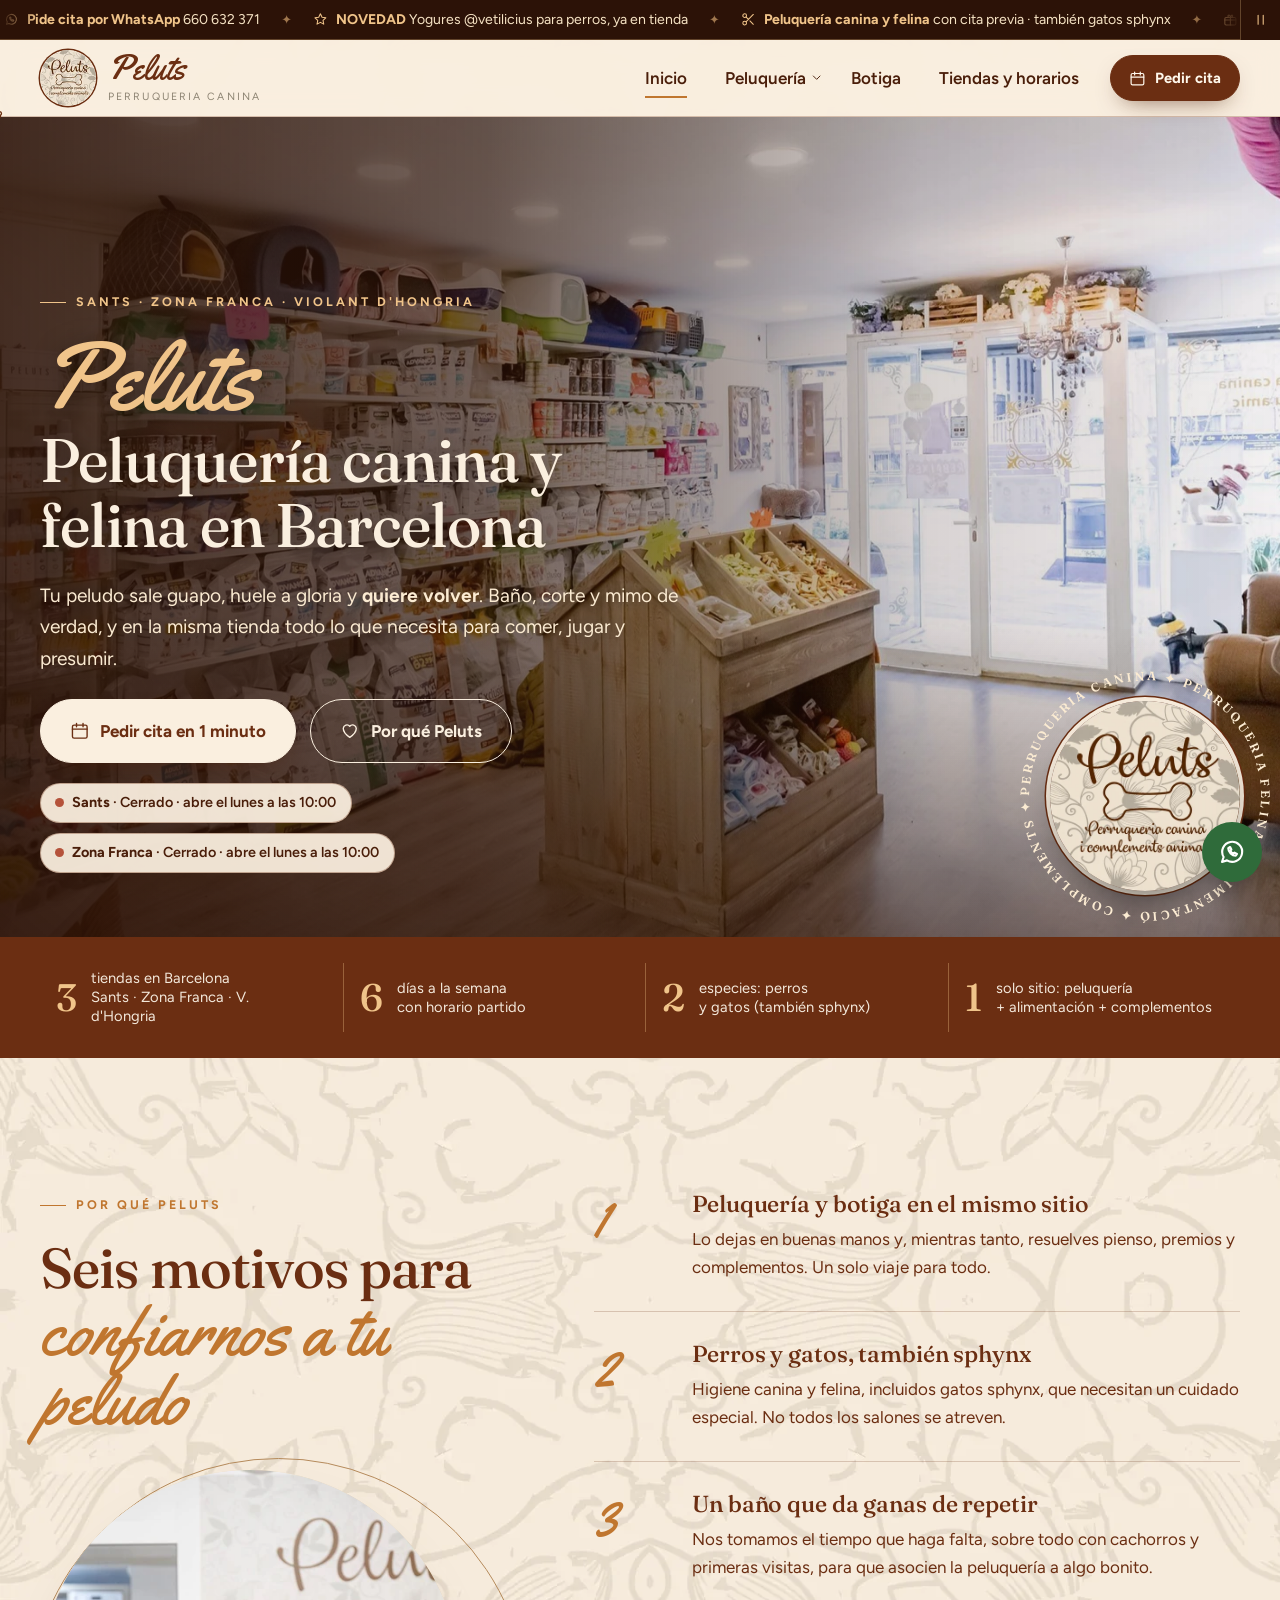
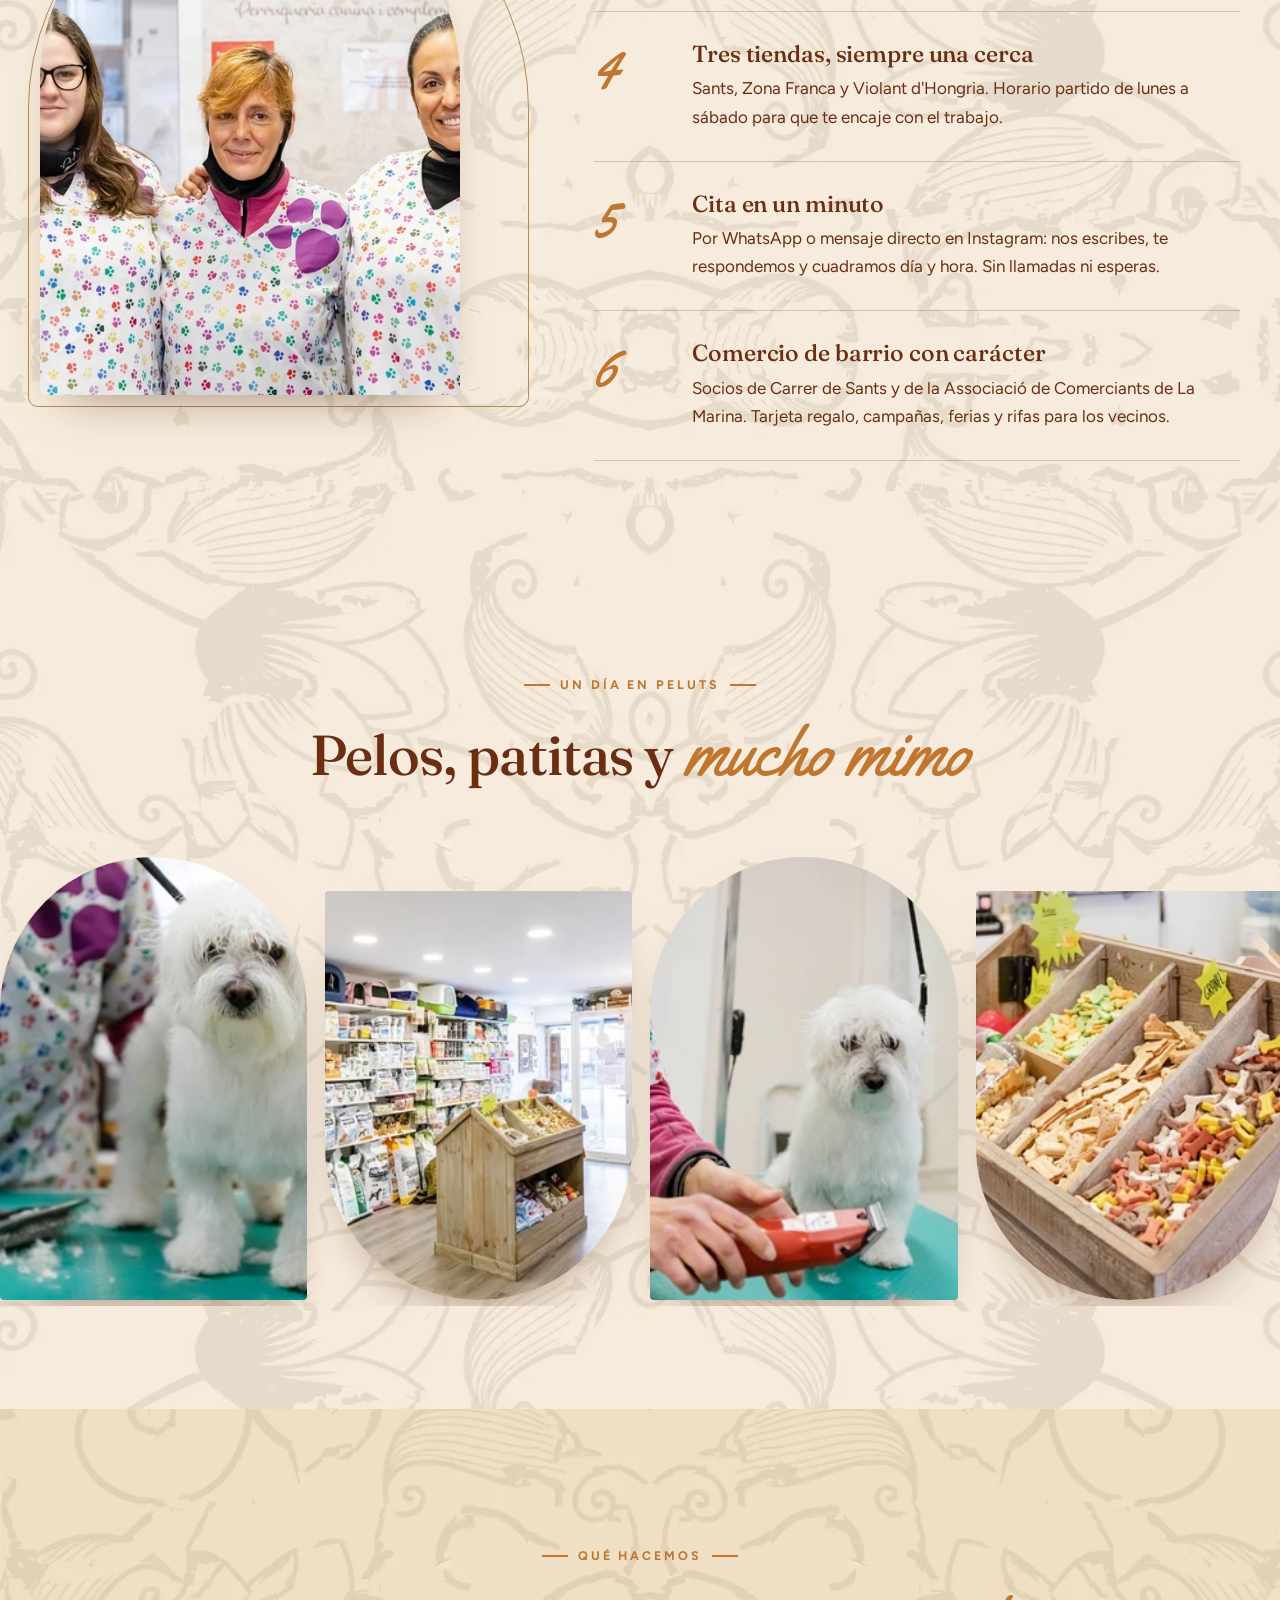
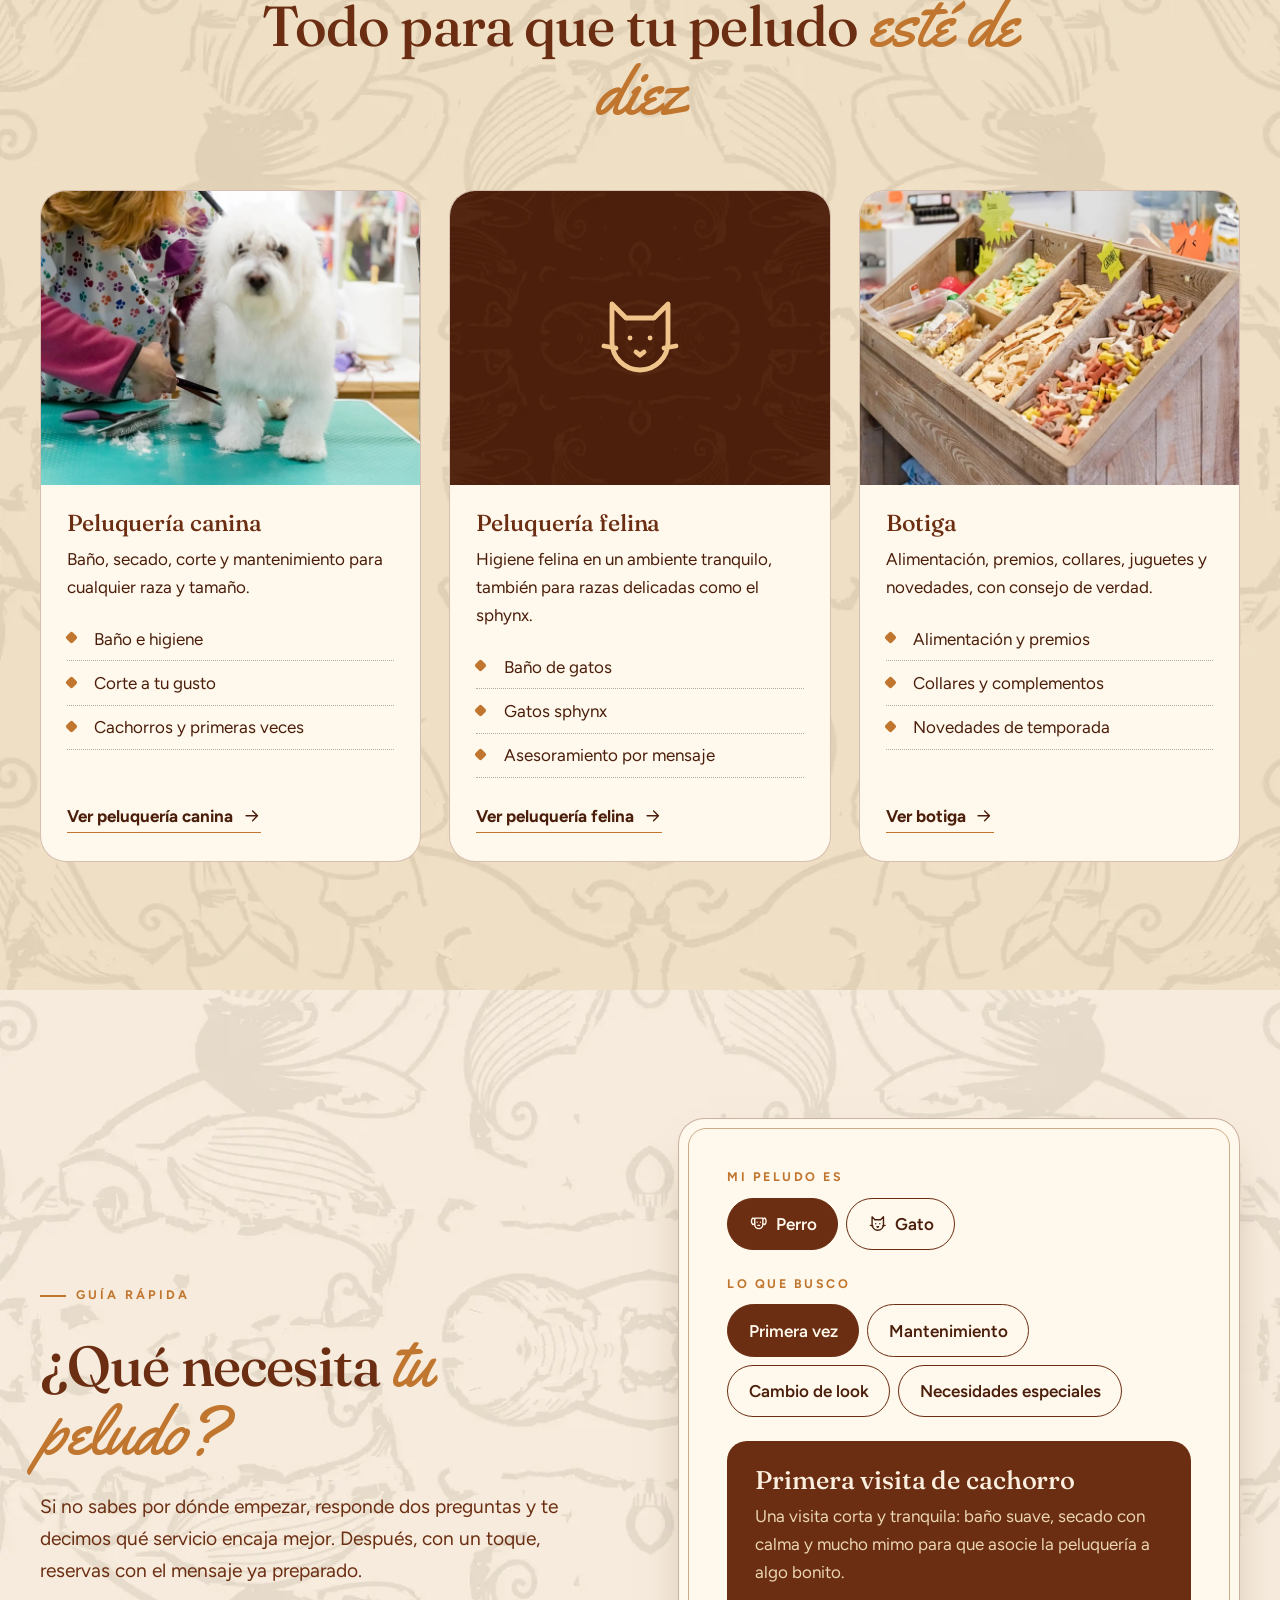
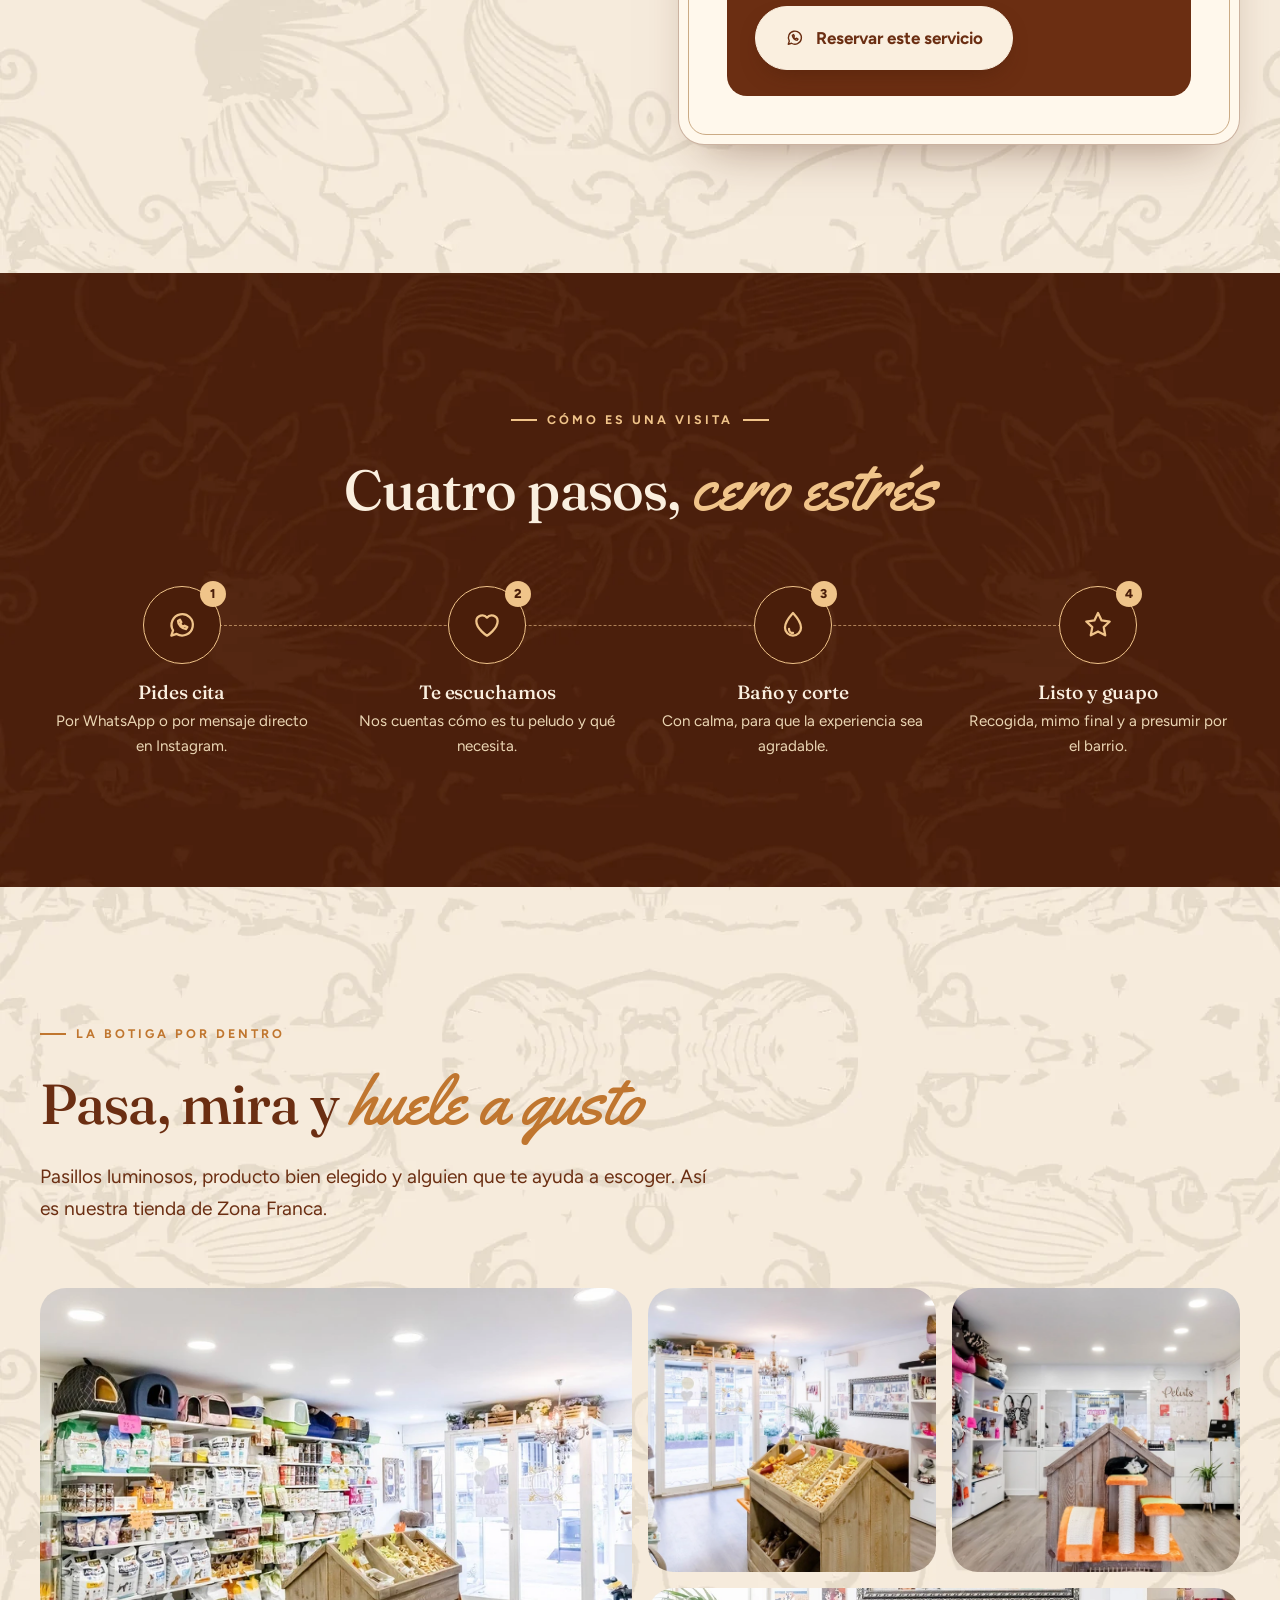
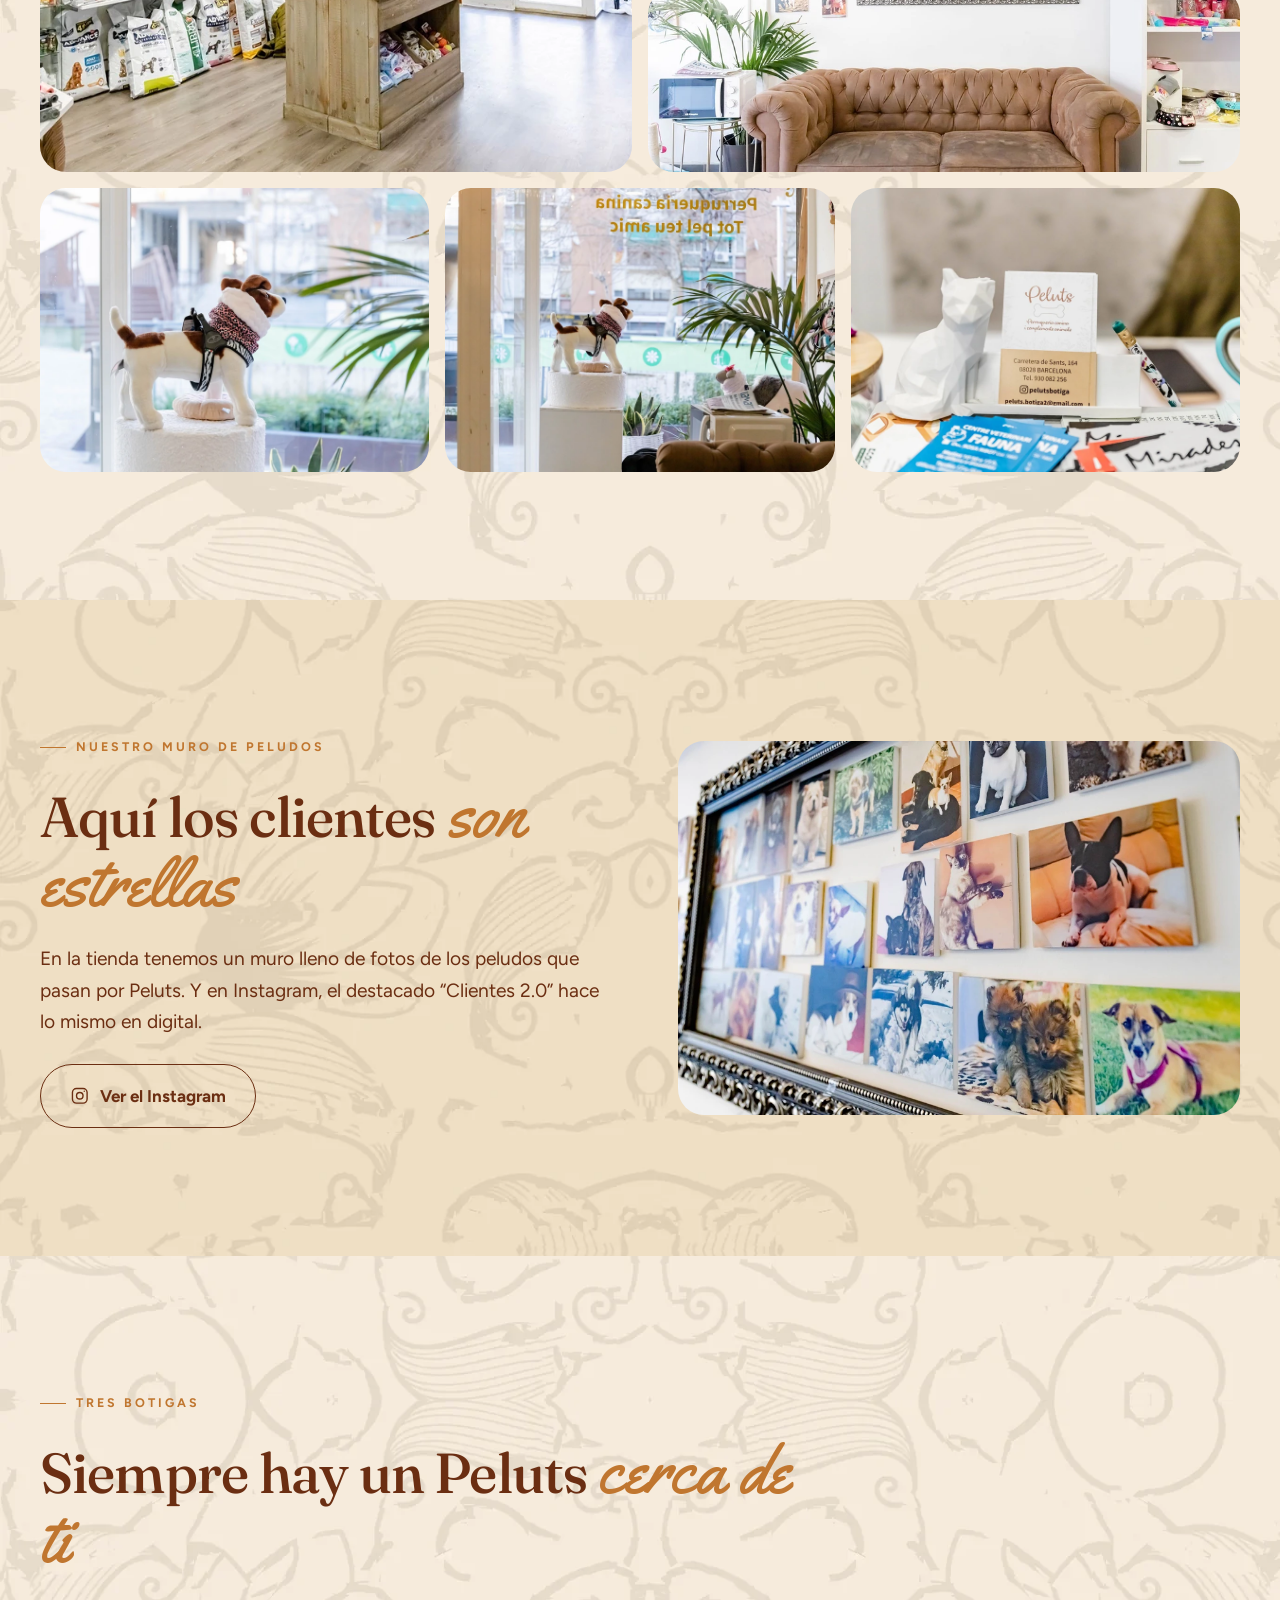
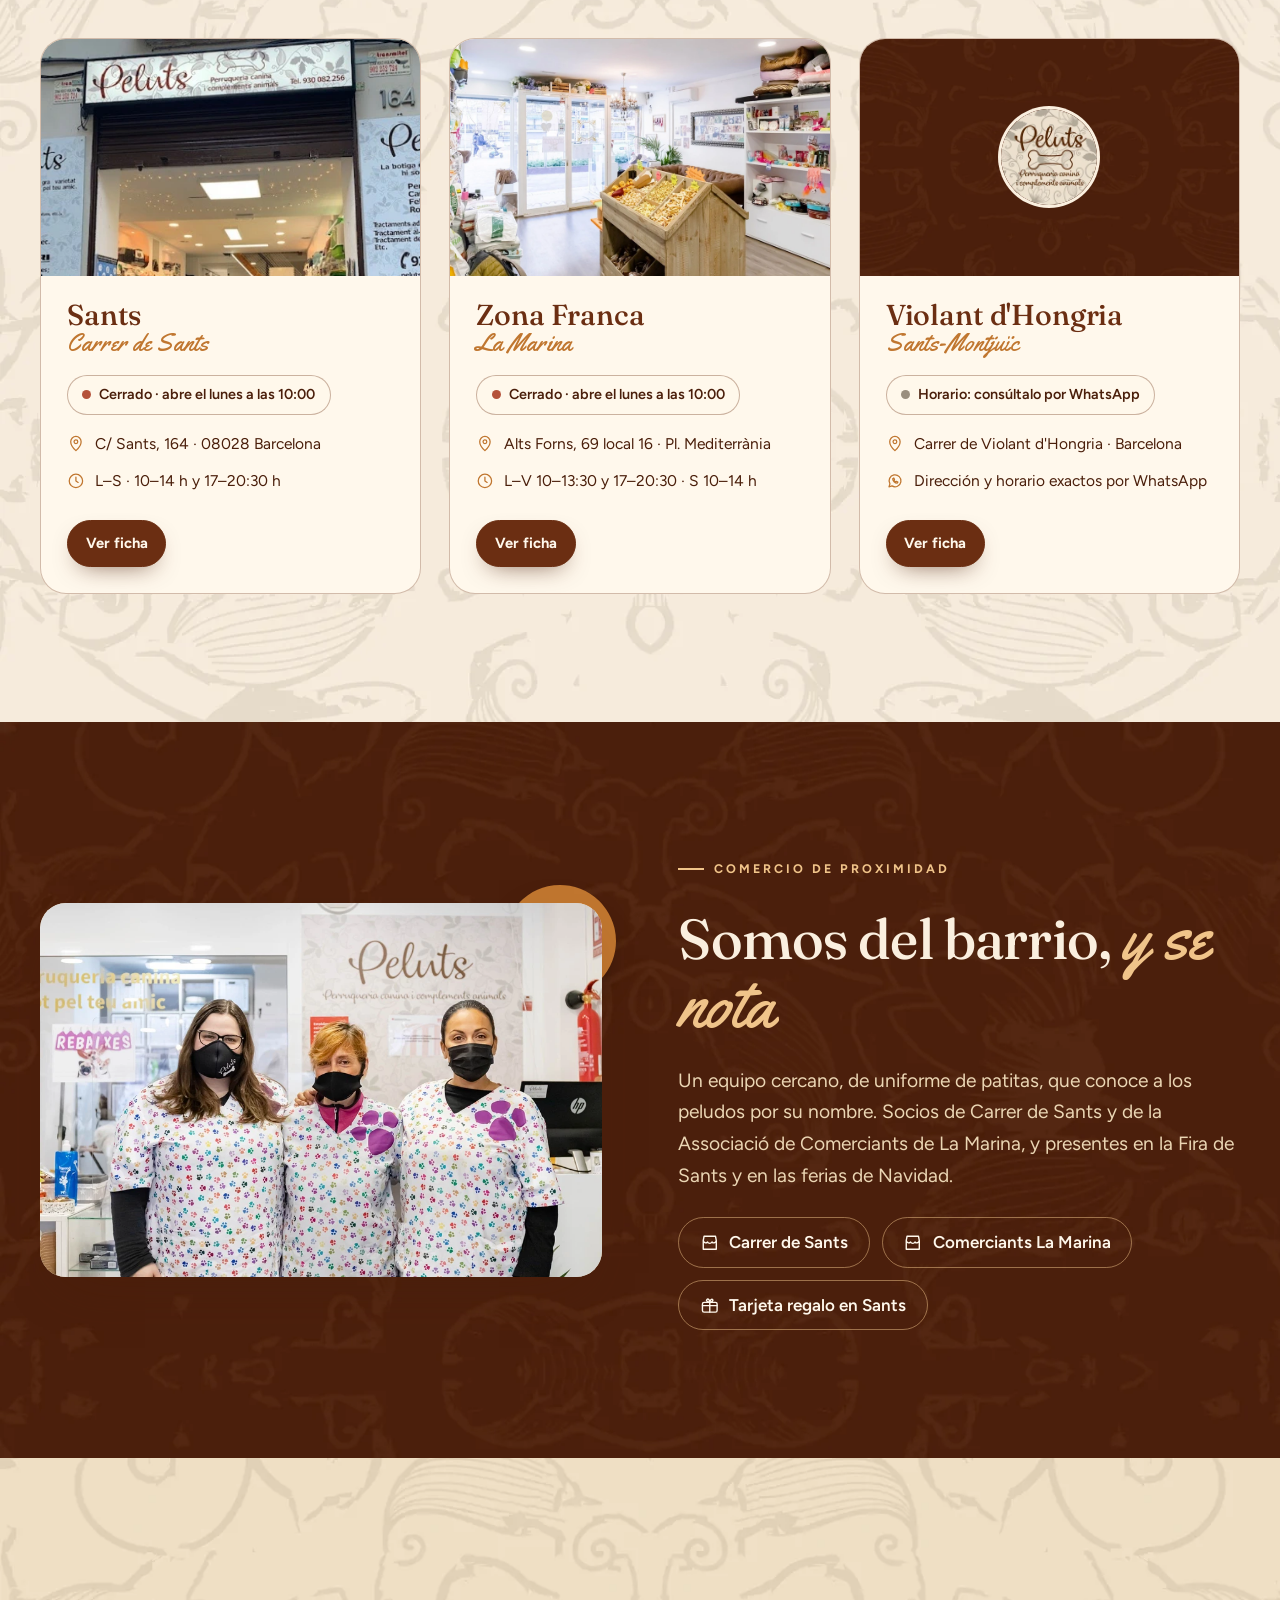
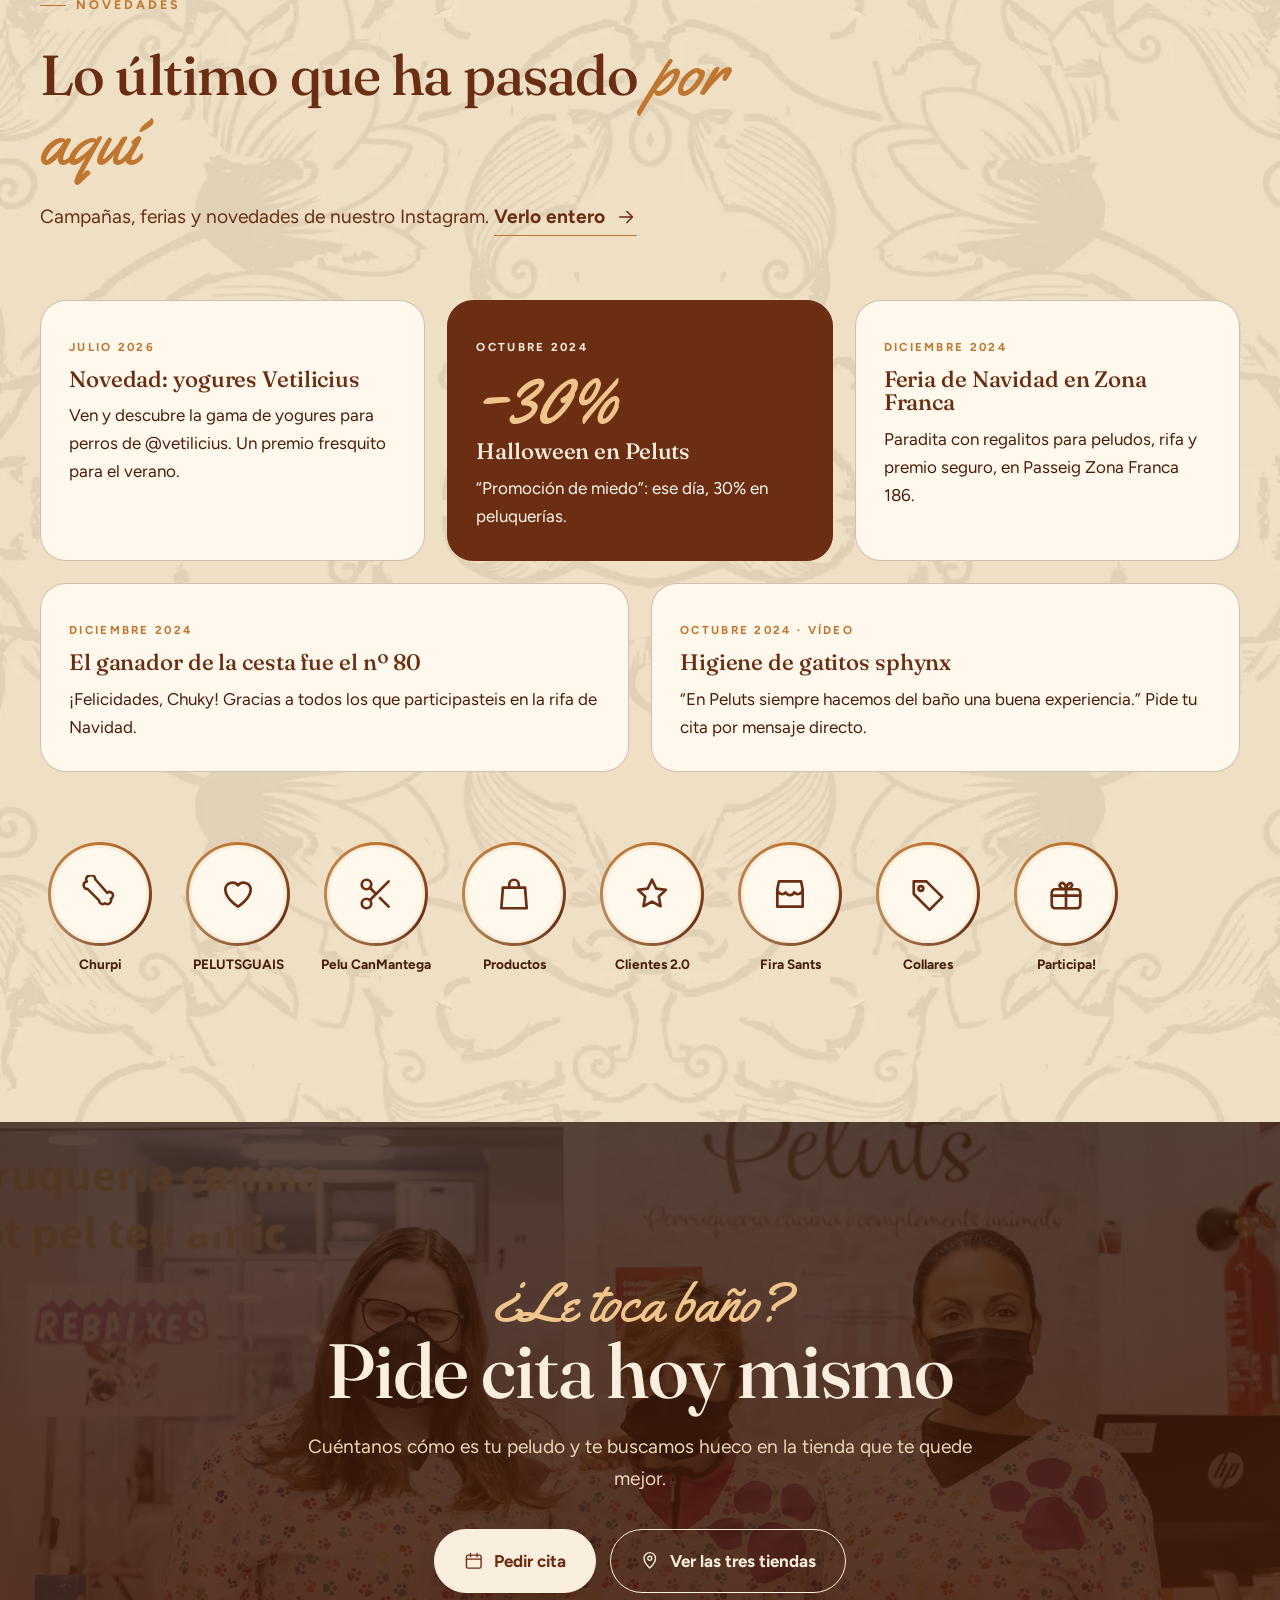
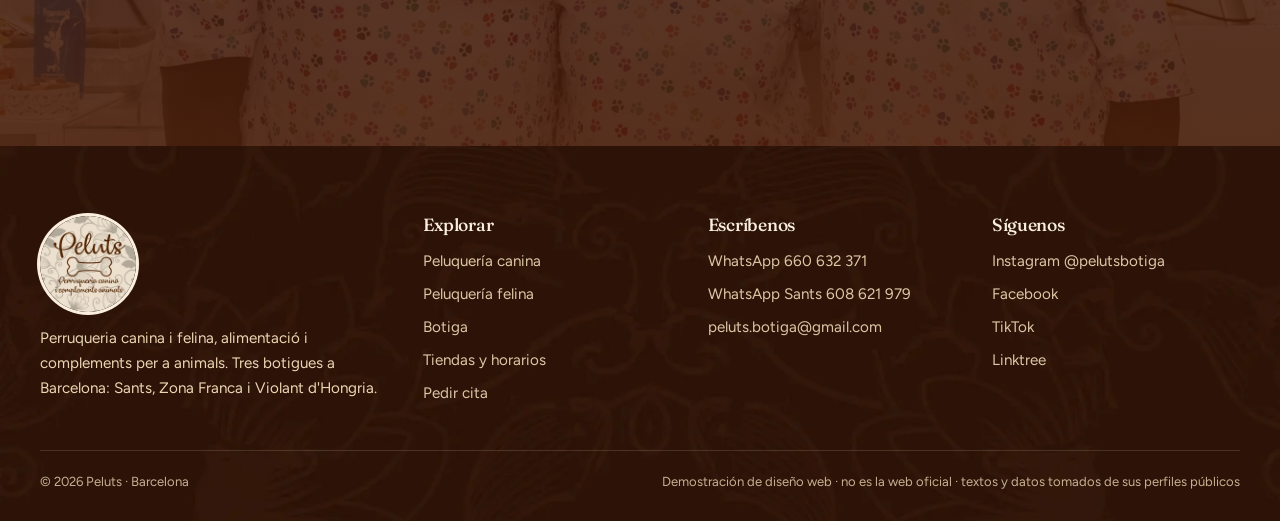
==== commit 10b2e5e7: "Páginas propias de perros y gatos, banner animado, menú con submenú y fondo extraído del logotipo Co" ====
--- a/index.html
+++ b/index.html
@@ -43,16 +43,25 @@
 <symbol id="i-fish" viewBox="0 0 24 24"><path d="M3 12c3-5 9-6 13-3l5-3v12l-5-3c-4 3-10 2-13-3z"/><path d="M8 11h.01"/></symbol>
 <symbol id="i-ghost" viewBox="0 0 24 24"><path d="M5 21V10a7 7 0 0 1 14 0v11l-3-2-2 2-2-2-2 2-2-2z"/><path d="M9.500 10h.01M14.500 10h.01"/></symbol>
 <symbol id="i-tree" viewBox="0 0 24 24"><path d="M12 3 6 11h3l-4 6h14l-4-6h3z"/><path d="M12 17v4"/></symbol>
+<symbol id="i-pause" viewBox="0 0 24 24"><path d="M8 5v14M16 5v14"/></symbol>
+<symbol id="i-play" viewBox="0 0 24 24"><path d="M7 4l12 8-12 8z"/></symbol>
+<symbol id="i-chev" viewBox="0 0 24 24"><path d="m6 9 6 6 6-6"/></symbol>
+<symbol id="i-check" viewBox="0 0 24 24"><path d="m5 12 5 5 9-10"/></symbol>
+<symbol id="i-sun" viewBox="0 0 24 24"><circle cx="12" cy="12" r="4"/><path d="M12 3v2M12 19v2M3 12h2M19 12h2M5.600 5.600 7 7M17 17l1.400 1.400M18.400 5.600 17 7M7 17l-1.400 1.400"/></symbol>
+<symbol id="i-comb" viewBox="0 0 24 24"><path d="M4 8h16v4H4zM6 12v6M9 12v6M12 12v6M15 12v6M18 12v6"/></symbol>
+<symbol id="i-shield" viewBox="0 0 24 24"><path d="M12 3 5 6v6c0 4.500 3 7.500 7 9 4-1.500 7-4.500 7-9V6z"/><path d="m9 12 2 2 4-4"/></symbol>
 </defs></svg>
 <a class="skip" href="#contenido">Saltar al contenido</a>
 <div class="intro" aria-hidden="true"><div class="intro-core"><div class="intro-seal"><img src="assets/img/logo-420.webp" width="420" height="420" alt=""></div><p class="intro-txt">Bienvenido, peludo</p><p class="intro-skip">Toca para entrar</p></div></div>
+<div class="topbar">
+<div class="ann" role="region" aria-label="Avisos importantes"><div class="ann-viewport"><div class="ann-track"><a class="ann-it" href="cita.html"><svg class="ico " aria-hidden="true"><use href="#i-wa"/></svg><span><b>Pide cita por WhatsApp</b> 660 632 371</span></a><i class="ann-sep" aria-hidden="true">✦</i><a class="ann-it" href="tienda.html"><svg class="ico " aria-hidden="true"><use href="#i-star"/></svg><span><b>NOVEDAD</b> Yogures @vetilicius para perros, ya en tienda</span></a><i class="ann-sep" aria-hidden="true">✦</i><a class="ann-it" href="peluqueria.html"><svg class="ico " aria-hidden="true"><use href="#i-scissors"/></svg><span><b>Peluquería canina y felina</b> con cita previa · también gatos sphynx</span></a><i class="ann-sep" aria-hidden="true">✦</i><a class="ann-it" href="tiendas.html#sants"><svg class="ico " aria-hidden="true"><use href="#i-gift"/></svg><span><b>Tarjeta regalo</b> admitida en la tienda de Sants (Carrer de Sants)</span></a><i class="ann-sep" aria-hidden="true">✦</i><a class="ann-it" href="tiendas.html#sants"><svg class="ico " aria-hidden="true"><use href="#i-clock"/></svg><span><b>Sants</b> <span data-live="sants">consultando horario…</span></span></a><i class="ann-sep" aria-hidden="true">✦</i><a class="ann-it" href="tiendas.html#zonafranca"><svg class="ico " aria-hidden="true"><use href="#i-clock"/></svg><span><b>Zona Franca</b> <span data-live="zf">consultando horario…</span></span></a><i class="ann-sep" aria-hidden="true">✦</i><a class="ann-it" href="https://www.instagram.com/pelutsbotiga/" target="_blank" rel="noopener"><svg class="ico " aria-hidden="true"><use href="#i-ig"/></svg><span><b>Instagram @pelutsbotiga</b> ferias, campañas y novedades</span></a><i class="ann-sep" aria-hidden="true">✦</i><a class="ann-it" href="https://www.instagram.com/pelutsbotiga/" target="_blank" rel="noopener"><svg class="ico " aria-hidden="true"><use href="#i-tree"/></svg><span><b>Horarios de fiestas</b> los avisamos siempre en Instagram</span></a><i class="ann-sep" aria-hidden="true">✦</i><span class="ann-dup" aria-hidden="true"><a class="ann-it" href="cita.html"><svg class="ico " aria-hidden="true"><use href="#i-wa"/></svg><span><b>Pide cita por WhatsApp</b> 660 632 371</span></a><i class="ann-sep" aria-hidden="true">✦</i><a class="ann-it" href="tienda.html"><svg class="ico " aria-hidden="true"><use href="#i-star"/></svg><span><b>NOVEDAD</b> Yogures @vetilicius para perros, ya en tienda</span></a><i class="ann-sep" aria-hidden="true">✦</i><a class="ann-it" href="peluqueria.html"><svg class="ico " aria-hidden="true"><use href="#i-scissors"/></svg><span><b>Peluquería canina y felina</b> con cita previa · también gatos sphynx</span></a><i class="ann-sep" aria-hidden="true">✦</i><a class="ann-it" href="tiendas.html#sants"><svg class="ico " aria-hidden="true"><use href="#i-gift"/></svg><span><b>Tarjeta regalo</b> admitida en la tienda de Sants (Carrer de Sants)</span></a><i class="ann-sep" aria-hidden="true">✦</i><a class="ann-it" href="tiendas.html#sants"><svg class="ico " aria-hidden="true"><use href="#i-clock"/></svg><span><b>Sants</b> <span data-live="sants">consultando horario…</span></span></a><i class="ann-sep" aria-hidden="true">✦</i><a class="ann-it" href="tiendas.html#zonafranca"><svg class="ico " aria-hidden="true"><use href="#i-clock"/></svg><span><b>Zona Franca</b> <span data-live="zf">consultando horario…</span></span></a><i class="ann-sep" aria-hidden="true">✦</i><a class="ann-it" href="https://www.instagram.com/pelutsbotiga/" target="_blank" rel="noopener"><svg class="ico " aria-hidden="true"><use href="#i-ig"/></svg><span><b>Instagram @pelutsbotiga</b> ferias, campañas y novedades</span></a><i class="ann-sep" aria-hidden="true">✦</i><a class="ann-it" href="https://www.instagram.com/pelutsbotiga/" target="_blank" rel="noopener"><svg class="ico " aria-hidden="true"><use href="#i-tree"/></svg><span><b>Horarios de fiestas</b> los avisamos siempre en Instagram</span></a><i class="ann-sep" aria-hidden="true">✦</i></span></div></div><button class="ann-pause" type="button" aria-label="Pausar avisos" aria-pressed="false"><svg class="ico " aria-hidden="true"><use href="#i-pause"/></svg></button></div>
 <header class="site-header">
 <div class="progress" aria-hidden="true"><span></span><i><svg class="ico " aria-hidden="true"><use href="#i-bone"/></svg></i></div>
 <div class="wrap header-in">
  <a class="brand" href="index.html" aria-label="Peluts, inicio"><img src="assets/img/logo-96.webp" width="54" height="54" alt=""><span><b>Peluts</b><small>Perruqueria canina</small></span></a>
  <button class="burger" aria-label="Abrir menú" aria-expanded="false" aria-controls="nav"><svg class="ico " aria-hidden="true"><use href="#i-menu"/></svg></button>
- <nav class="nav" id="nav" aria-label="Principal"><a href="index.html" aria-current="page">Inicio</a><a href="peluqueria.html">Peluquería</a><a href="tienda.html">Botiga</a><a href="tiendas.html">Tiendas y horarios</a><a class="btn sm" href="cita.html"><svg class="ico " aria-hidden="true"><use href="#i-cal"/></svg> Pedir cita</a></nav>
-</div></header>
+ <nav class="nav" id="nav" aria-label="Principal"><a href="index.html" aria-current="page">Inicio</a><div class="has-sub"><a href="peluqueria.html">Peluquería</a><button class="sub-toggle" type="button" aria-expanded="false" aria-label="Ver Perros y Gatos"><svg class="ico " aria-hidden="true"><use href="#i-chev"/></svg></button><div class="sub"><a href="perros.html"><svg class="ico " aria-hidden="true"><use href="#i-dog"/></svg> Perros</a><a href="gatos.html"><svg class="ico " aria-hidden="true"><use href="#i-cat"/></svg> Gatos</a></div></div><a href="tienda.html">Botiga</a><a href="tiendas.html">Tiendas y horarios</a><a class="btn sm" href="cita.html"><svg class="ico " aria-hidden="true"><use href="#i-cal"/></svg> Pedir cita</a></nav>
+</div></header></div>
 <main id="contenido">
 
 <section class="hf tall home"><div class="hf-bg"><img src="assets/img/fotos/3380-2400.webp" srcset="assets/img/fotos/3380-480.webp 480w, assets/img/fotos/3380-900.webp 900w, assets/img/fotos/3380-1600.webp 1600w, assets/img/fotos/3380-2400.webp 2000w" sizes="100vw" width="2000" height="1333" alt="Interior luminoso de la tienda Peluts" style="object-position:50% 60%" fetchpriority="high" decoding="async"></div><div class="hf-shade"></div>
@@ -67,10 +76,10 @@
 </section>
 
 <div class="trust"><div class="wrap trust-in">
- <div class="trust-it"><b>3</b><span>tiendas en Barcelona<br>Sants · Zona Franca · V. d'Hongria</span></div>
- <div class="trust-it"><b>6</b><span>días a la semana<br>con horario partido</span></div>
- <div class="trust-it"><b>2</b><span>especies: perros<br>y gatos (también sphynx)</span></div>
- <div class="trust-it"><b>1</b><span>solo sitio: peluquería<br>+ alimentación + complementos</span></div>
+ <div class="trust-it"><b data-n="3">3</b><span>tiendas en Barcelona<br>Sants · Zona Franca · V. d'Hongria</span></div>
+ <div class="trust-it"><b data-n="6">6</b><span>días a la semana<br>con horario partido</span></div>
+ <div class="trust-it"><b data-n="2">2</b><span>especies: perros<br>y gatos (también sphynx)</span></div>
+ <div class="trust-it"><b data-n="1">1</b><span>solo sitio: peluquería<br>+ alimentación + complementos</span></div>
 </div></div>
 
 <section id="por-que">
@@ -91,12 +100,16 @@
 </div>
 </section>
 
+<section style="padding-block:clamp(40px,6vw,80px) clamp(60px,8vw,110px);overflow:hidden">
+<div class="wrap"><div class="sec-head center"><span class="kicker rv">Un día en Peluts</span><h2 class="rv d1">Pelos, patitas y <em class="s">mucho mimo</em></h2></div></div>
+<div class="film" aria-label="Fotos de Peluts"><div class="film-track"><figure><img src="assets/img/fotos/3374-2400.webp" srcset="assets/img/fotos/3374-480.webp 480w, assets/img/fotos/3374-900.webp 900w, assets/img/fotos/3374-1600.webp 1600w, assets/img/fotos/3374-2400.webp 2000w" sizes="320px" width="2000" height="1333" alt="Perro maltés recién arreglado" style="object-position:center" loading="lazy" decoding="async"></figure><figure><img src="assets/img/fotos/3380-2400.webp" srcset="assets/img/fotos/3380-480.webp 480w, assets/img/fotos/3380-900.webp 900w, assets/img/fotos/3380-1600.webp 1600w, assets/img/fotos/3380-2400.webp 2000w" sizes="320px" width="2000" height="1333" alt="Interior de Peluts" style="object-position:center" loading="lazy" decoding="async"></figure><figure><img src="assets/img/fotos/3367-2400.webp" srcset="assets/img/fotos/3367-480.webp 480w, assets/img/fotos/3367-900.webp 900w, assets/img/fotos/3367-1600.webp 1600w, assets/img/fotos/3367-2400.webp 2000w" sizes="320px" width="2000" height="1333" alt="Corte de pelo en la peluquería" style="object-position:center" loading="lazy" decoding="async"></figure><figure><img src="assets/img/fotos/3352-2400.webp" srcset="assets/img/fotos/3352-480.webp 480w, assets/img/fotos/3352-900.webp 900w, assets/img/fotos/3352-1600.webp 1600w, assets/img/fotos/3352-2400.webp 2000w" sizes="320px" width="2000" height="1333" alt="Galletas a granel" style="object-position:center" loading="lazy" decoding="async"></figure><figure><img src="assets/img/fotos/3370-2400.webp" srcset="assets/img/fotos/3370-480.webp 480w, assets/img/fotos/3370-900.webp 900w, assets/img/fotos/3370-1600.webp 1600w, assets/img/fotos/3370-2400.webp 2000w" sizes="320px" width="2000" height="1333" alt="Peluquera con un maltés" style="object-position:center" loading="lazy" decoding="async"></figure><figure><img src="assets/img/fotos/3385-2400.webp" srcset="assets/img/fotos/3385-480.webp 480w, assets/img/fotos/3385-900.webp 900w, assets/img/fotos/3385-1600.webp 1600w, assets/img/fotos/3385-2400.webp 2000w" sizes="320px" width="2000" height="1333" alt="Zona de espera" style="object-position:center" loading="lazy" decoding="async"></figure><figure><img src="assets/img/fotos/3360-2400.webp" srcset="assets/img/fotos/3360-480.webp 480w, assets/img/fotos/3360-900.webp 900w, assets/img/fotos/3360-1600.webp 1600w, assets/img/fotos/3360-2400.webp 2400w" sizes="320px" width="2400" height="1600" alt="Peluquera sujetando a un perro" style="object-position:center" loading="lazy" decoding="async"></figure><figure><img src="assets/img/fotos/3359-2400.webp" srcset="assets/img/fotos/3359-480.webp 480w, assets/img/fotos/3359-900.webp 900w, assets/img/fotos/3359-1600.webp 1600w, assets/img/fotos/3359-2400.webp 2000w" sizes="320px" width="2000" height="1333" alt="Estantes de la botiga" style="object-position:center" loading="lazy" decoding="async"></figure><figure><img src="assets/img/fotos/3372-2400.webp" srcset="assets/img/fotos/3372-480.webp 480w, assets/img/fotos/3372-900.webp 900w, assets/img/fotos/3372-1600.webp 1600w, assets/img/fotos/3372-2400.webp 2000w" sizes="320px" width="2000" height="1333" alt="Maltés listo para la foto" style="object-position:center" loading="lazy" decoding="async"></figure><figure><img src="assets/img/fotos/3379-2400.webp" srcset="assets/img/fotos/3379-480.webp 480w, assets/img/fotos/3379-900.webp 900w, assets/img/fotos/3379-1600.webp 1600w, assets/img/fotos/3379-2400.webp 2000w" sizes="320px" width="2000" height="1333" alt="Pasillo de Peluts" style="object-position:center" loading="lazy" decoding="async"></figure><span style="display:contents" aria-hidden="true"><figure><img src="assets/img/fotos/3374-2400.webp" srcset="assets/img/fotos/3374-480.webp 480w, assets/img/fotos/3374-900.webp 900w, assets/img/fotos/3374-1600.webp 1600w, assets/img/fotos/3374-2400.webp 2000w" sizes="320px" width="2000" height="1333" alt="Perro maltés recién arreglado" style="object-position:center" loading="lazy" decoding="async"></figure><figure><img src="assets/img/fotos/3380-2400.webp" srcset="assets/img/fotos/3380-480.webp 480w, assets/img/fotos/3380-900.webp 900w, assets/img/fotos/3380-1600.webp 1600w, assets/img/fotos/3380-2400.webp 2000w" sizes="320px" width="2000" height="1333" alt="Interior de Peluts" style="object-position:center" loading="lazy" decoding="async"></figure><figure><img src="assets/img/fotos/3367-2400.webp" srcset="assets/img/fotos/3367-480.webp 480w, assets/img/fotos/3367-900.webp 900w, assets/img/fotos/3367-1600.webp 1600w, assets/img/fotos/3367-2400.webp 2000w" sizes="320px" width="2000" height="1333" alt="Corte de pelo en la peluquería" style="object-position:center" loading="lazy" decoding="async"></figure><figure><img src="assets/img/fotos/3352-2400.webp" srcset="assets/img/fotos/3352-480.webp 480w, assets/img/fotos/3352-900.webp 900w, assets/img/fotos/3352-1600.webp 1600w, assets/img/fotos/3352-2400.webp 2000w" sizes="320px" width="2000" height="1333" alt="Galletas a granel" style="object-position:center" loading="lazy" decoding="async"></figure><figure><img src="assets/img/fotos/3370-2400.webp" srcset="assets/img/fotos/3370-480.webp 480w, assets/img/fotos/3370-900.webp 900w, assets/img/fotos/3370-1600.webp 1600w, assets/img/fotos/3370-2400.webp 2000w" sizes="320px" width="2000" height="1333" alt="Peluquera con un maltés" style="object-position:center" loading="lazy" decoding="async"></figure><figure><img src="assets/img/fotos/3385-2400.webp" srcset="assets/img/fotos/3385-480.webp 480w, assets/img/fotos/3385-900.webp 900w, assets/img/fotos/3385-1600.webp 1600w, assets/img/fotos/3385-2400.webp 2000w" sizes="320px" width="2000" height="1333" alt="Zona de espera" style="object-position:center" loading="lazy" decoding="async"></figure><figure><img src="assets/img/fotos/3360-2400.webp" srcset="assets/img/fotos/3360-480.webp 480w, assets/img/fotos/3360-900.webp 900w, assets/img/fotos/3360-1600.webp 1600w, assets/img/fotos/3360-2400.webp 2400w" sizes="320px" width="2400" height="1600" alt="Peluquera sujetando a un perro" style="object-position:center" loading="lazy" decoding="async"></figure><figure><img src="assets/img/fotos/3359-2400.webp" srcset="assets/img/fotos/3359-480.webp 480w, assets/img/fotos/3359-900.webp 900w, assets/img/fotos/3359-1600.webp 1600w, assets/img/fotos/3359-2400.webp 2000w" sizes="320px" width="2000" height="1333" alt="Estantes de la botiga" style="object-position:center" loading="lazy" decoding="async"></figure><figure><img src="assets/img/fotos/3372-2400.webp" srcset="assets/img/fotos/3372-480.webp 480w, assets/img/fotos/3372-900.webp 900w, assets/img/fotos/3372-1600.webp 1600w, assets/img/fotos/3372-2400.webp 2000w" sizes="320px" width="2000" height="1333" alt="Maltés listo para la foto" style="object-position:center" loading="lazy" decoding="async"></figure><figure><img src="assets/img/fotos/3379-2400.webp" srcset="assets/img/fotos/3379-480.webp 480w, assets/img/fotos/3379-900.webp 900w, assets/img/fotos/3379-1600.webp 1600w, assets/img/fotos/3379-2400.webp 2000w" sizes="320px" width="2000" height="1333" alt="Pasillo de Peluts" style="object-position:center" loading="lazy" decoding="async"></figure></span></div></div>
+</section>
 <section class="bg-papel">
 <div class="wrap">
  <div class="sec-head center"><span class="kicker rv">Qué hacemos</span><h2 class="rv d1">Todo para que tu peludo <em class="s">esté de diez</em></h2></div>
  <div class="trio">
-  <article class="svc rv"><div class="pic"><img src="assets/img/fotos/3372-2400.webp" srcset="assets/img/fotos/3372-480.webp 480w, assets/img/fotos/3372-900.webp 900w, assets/img/fotos/3372-1600.webp 1600w, assets/img/fotos/3372-2400.webp 2000w" sizes="(max-width:900px) 100vw, 50vw" width="2000" height="1333" alt="Perro maltés con la peluquera en Peluts" style="object-position:55% center" loading="lazy" decoding="async"></div><div class="body"><h3>Peluquería canina</h3><p>Baño, secado, corte y mantenimiento para cualquier raza y tamaño.</p><ul><li>Baño e higiene</li><li>Corte a tu gusto</li><li>Cachorros y primeras veces</li></ul><a class="arrow-link" href="peluqueria.html">Ver peluquería <svg class="ico " aria-hidden="true"><use href="#i-arrow"/></svg></a></div></article>
-  <article class="svc rv d1"><div class="pic ornate"><svg class="ico " aria-hidden="true"><use href="#i-cat"/></svg><img class="over" src="assets/img/ia/gato-peluqueria.webp" alt="Gato recibiendo un baño tranquilo en Peluts" style="object-position:center" loading="lazy" decoding="async" onerror="this.remove()"></div><div class="body"><h3>Peluquería felina</h3><p>Higiene felina en un ambiente tranquilo, también para razas delicadas como el sphynx.</p><ul><li>Baño de gatos</li><li>Gatos sphynx</li><li>Asesoramiento por mensaje</li></ul><a class="arrow-link" href="peluqueria.html#gatos">Ver gatos <svg class="ico " aria-hidden="true"><use href="#i-arrow"/></svg></a></div></article>
+  <article class="svc rv"><div class="pic"><img src="assets/img/fotos/3372-2400.webp" srcset="assets/img/fotos/3372-480.webp 480w, assets/img/fotos/3372-900.webp 900w, assets/img/fotos/3372-1600.webp 1600w, assets/img/fotos/3372-2400.webp 2000w" sizes="(max-width:900px) 100vw, 50vw" width="2000" height="1333" alt="Perro maltés con la peluquera en Peluts" style="object-position:55% center" loading="lazy" decoding="async"></div><div class="body"><h3>Peluquería canina</h3><p>Baño, secado, corte y mantenimiento para cualquier raza y tamaño.</p><ul><li>Baño e higiene</li><li>Corte a tu gusto</li><li>Cachorros y primeras veces</li></ul><a class="arrow-link" href="perros.html">Ver peluquería canina <svg class="ico " aria-hidden="true"><use href="#i-arrow"/></svg></a></div></article>
+  <article class="svc rv d1"><div class="pic ornate"><svg class="ico " aria-hidden="true"><use href="#i-cat"/></svg><img class="over" src="assets/img/ia/gato-peluqueria.webp" alt="Gato recibiendo un baño tranquilo en Peluts" style="object-position:center" loading="lazy" decoding="async" onerror="this.remove()"></div><div class="body"><h3>Peluquería felina</h3><p>Higiene felina en un ambiente tranquilo, también para razas delicadas como el sphynx.</p><ul><li>Baño de gatos</li><li>Gatos sphynx</li><li>Asesoramiento por mensaje</li></ul><a class="arrow-link" href="gatos.html">Ver peluquería felina <svg class="ico " aria-hidden="true"><use href="#i-arrow"/></svg></a></div></article>
   <article class="svc rv d2"><div class="pic"><img src="assets/img/fotos/3352-2400.webp" srcset="assets/img/fotos/3352-480.webp 480w, assets/img/fotos/3352-900.webp 900w, assets/img/fotos/3352-1600.webp 1600w, assets/img/fotos/3352-2400.webp 2000w" sizes="(max-width:900px) 100vw, 50vw" width="2000" height="1333" alt="Expositor de galletas y premios para perros en Peluts" style="object-position:center" loading="lazy" decoding="async"></div><div class="body"><h3>Botiga</h3><p>Alimentación, premios, collares, juguetes y novedades, con consejo de verdad.</p><ul><li>Alimentación y premios</li><li>Collares y complementos</li><li>Novedades de temporada</li></ul><a class="arrow-link" href="tienda.html">Ver botiga <svg class="ico " aria-hidden="true"><use href="#i-arrow"/></svg></a></div></article>
  </div>
 </div>
@@ -209,7 +222,7 @@
 <div class="wrap">
 <div class="foot-grid">
  <div class="foot-brand"><img src="assets/img/logo-200.webp" width="90" height="90" alt="Logotipo de Peluts"><p>Perruqueria canina i felina, alimentació i complements per a animals. Tres botigues a Barcelona: Sants, Zona Franca i Violant d'Hongria.</p></div>
- <div><h4>Explorar</h4><ul><li><a href="peluqueria.html">Peluquería canina y felina</a></li><li><a href="tienda.html">Botiga</a></li><li><a href="tiendas.html">Tiendas y horarios</a></li><li><a href="cita.html">Pedir cita</a></li></ul></div>
+ <div><h4>Explorar</h4><ul><li><a href="perros.html">Peluquería canina</a></li><li><a href="gatos.html">Peluquería felina</a></li><li><a href="tienda.html">Botiga</a></li><li><a href="tiendas.html">Tiendas y horarios</a></li><li><a href="cita.html">Pedir cita</a></li></ul></div>
  <div><h4>Escríbenos</h4><ul><li><a href="https://wa.me/34660632371" target="_blank" rel="noopener">WhatsApp 660 632 371</a></li><li><a href="https://wa.me/34608621979" target="_blank" rel="noopener">WhatsApp Sants 608 621 979</a></li><li><a href="mailto:peluts.botiga@gmail.com">peluts.botiga@gmail.com</a></li></ul></div>
  <div><h4>Síguenos</h4><ul><li><a href="https://www.instagram.com/pelutsbotiga/" target="_blank" rel="noopener">Instagram @pelutsbotiga</a></li><li><a href="https://www.facebook.com/pelutsbotiga" target="_blank" rel="noopener">Facebook</a></li><li><a href="https://www.tiktok.com/@animals.peluts" target="_blank" rel="noopener">TikTok</a></li><li><a href="https://linktr.ee/peluts.botiga" target="_blank" rel="noopener">Linktree</a></li></ul></div>
 </div>
--- a/assets/css/site.css
+++ b/assets/css/site.css
@@ -12,7 +12,7 @@
 }
 *{box-sizing:border-box;margin:0;padding:0}
 html{scroll-behavior:smooth;-webkit-text-size-adjust:100%}
-body{font-family:var(--f-body);color:var(--choco-2);background:var(--crema) url(../img/damasco.svg) 0 0/520px;line-height:1.65;font-size:17px;overflow-x:hidden}
+body{font-family:var(--f-body);color:var(--choco-2);background:var(--crema) url(../img/flor-crema.webp) 0 0/1300px;line-height:1.65;font-size:17px;overflow-x:hidden}
 img{max-width:100%;height:auto;display:block}
 a{color:inherit}
 .wrap{width:min(1200px,100% - 48px);margin-inline:auto}
@@ -44,7 +44,7 @@
 .btn.ghost.light{background:transparent;color:var(--crema);border-color:var(--crema)}.btn.ghost.light:hover{background:var(--crema);color:var(--choco)}
 
 /* ---------- intro ---------- */
-.intro{position:fixed;inset:0;z-index:500;background:var(--crema) url(../img/damasco.svg) 0 0/520px;display:grid;place-items:center;transition:transform 1s cubic-bezier(.7,0,.2,1),opacity .4s .7s;cursor:pointer}
+.intro{position:fixed;inset:0;z-index:500;background:var(--crema) url(../img/flor-crema.webp) 0 0/1300px;display:grid;place-items:center;transition:transform 1s cubic-bezier(.7,0,.2,1),opacity .4s .7s;cursor:pointer}
 .intro.out{transform:translateY(-101%);opacity:0;pointer-events:none}
 .intro-core{text-align:center;padding:20px}
 .intro-seal{position:relative;width:min(62vw,300px);aspect-ratio:1;margin:0 auto;animation:pop 1.1s cubic-bezier(.2,1.3,.4,1) both}
@@ -84,8 +84,8 @@
 .sec-head{max-width:760px;margin-bottom:clamp(36px,5vw,64px)}
 .sec-head h2{margin:.4em 0 .45em}
 .sec-head.center{margin-inline:auto}
-.bg-papel{background:var(--papel) url(../img/damasco.svg) 0 0/520px}
-.bg-choco{background:var(--choco-2) url(../img/damasco-claro.svg) 0 0/520px;color:var(--crema-2)}
+.bg-papel{background:var(--papel) url(../img/flor-papel.webp) 0 0/1300px}
+.bg-choco{background:var(--choco-2) url(../img/flor-choco.webp) 0 0/1300px;color:var(--crema-2)}
 .bg-choco h2,.bg-choco h3{color:var(--crema)}
 .bg-choco .kicker{color:#F0C48A}
 .bg-choco em.s{color:#F0C48A}
@@ -159,7 +159,7 @@
 .svc .pic{aspect-ratio:4/3.1;overflow:hidden;background:var(--papel-2);position:relative}
 .svc .pic img{width:100%;height:100%;object-fit:cover;transition:transform 1.2s}
 .svc:hover .pic img{transform:scale(1.07)}
-.svc .pic.ornate{background:var(--choco-2) url(../img/damasco-claro.svg) center/380px;display:grid;place-items:center;color:#F0C48A}
+.svc .pic.ornate{background:var(--choco-2) url(../img/flor-choco.webp) center/620px;display:grid;place-items:center;color:#F0C48A}
 .svc .pic.ornate .ico{width:96px;height:96px;stroke-width:1.2}
 .svc .body{padding:26px 26px 28px;display:flex;flex-direction:column;flex:1}
 .svc h3{margin-bottom:.4em}
@@ -219,7 +219,7 @@
 .tag-card:hover{transform:translateY(-6px);box-shadow:var(--sombra)}
 .tag-card .pic{aspect-ratio:16/10;background:var(--papel-2);position:relative;overflow:hidden}
 .tag-card .pic img{width:100%;height:100%;object-fit:cover}
-.tag-card .pic.ornate{background:var(--choco-2) url(../img/damasco-claro.svg) center/380px;display:grid;place-items:center}
+.tag-card .pic.ornate{background:var(--choco-2) url(../img/flor-choco.webp) center/620px;display:grid;place-items:center}
 .tag-card .pic.ornate img{width:96px;height:96px;border-radius:50%;box-shadow:0 0 0 3px var(--crema)}
 .tag-card .in{padding:24px 26px 26px;display:flex;flex-direction:column;flex:1}
 .tag-card h3{font-size:1.8rem}
@@ -314,7 +314,7 @@
 .cta-btns{display:flex;gap:14px;justify-content:center;flex-wrap:wrap}
 
 /* ---------- footer ---------- */
-footer{background:var(--noche) url(../img/damasco-claro.svg) 0 0/520px;color:#EBD6B4;padding-block:70px 28px;position:relative}
+footer{background:var(--noche) url(../img/flor-noche.webp) 0 0/1300px;color:#EBD6B4;padding-block:70px 28px;position:relative}
 .foot-grid{display:grid;grid-template-columns:1.4fr 1fr 1fr 1fr;gap:36px}
 footer h4{color:var(--crema);font-size:1.1rem;margin-bottom:14px;font-family:var(--f-head);font-weight:500}
 footer a{text-decoration:none;opacity:.92}footer a:hover{text-decoration:underline;color:#F0C48A}
@@ -403,3 +403,92 @@
 html{scroll-padding-top:84px}
 @media(max-width:600px){.fab{width:54px;height:54px;right:14px;bottom:14px}.fab .ico{width:27px;height:27px}.hf .hero-meta{padding-right:70px}}
 @media(max-width:940px){.nav a:not(.btn){border-radius:0}.nav a:not(.btn)::after{left:.4em;right:auto;width:36px;bottom:.45em}}
+
+/* ================= BANNER ANIMADO + CABECERA ================= */
+.topbar{position:sticky;top:0;z-index:200}
+.site-header{position:relative;top:auto}
+.ann{display:flex;align-items:center;background:var(--noche);color:#F6E3C4;height:40px;font-size:.88rem;position:relative;border-bottom:1px solid rgba(240,196,138,.28)}
+.ann-viewport{flex:1;overflow:hidden;-webkit-mask-image:linear-gradient(90deg,transparent,#000 3%,#000 96%,transparent);mask-image:linear-gradient(90deg,transparent,#000 3%,#000 96%,transparent)}
+.ann-track{display:flex;width:max-content;align-items:center;height:40px;animation:annmove 80s linear infinite}
+.ann-dup{display:flex;align-items:center}
+@keyframes annmove{to{transform:translateX(-50%)}}
+.ann-it{display:inline-flex;gap:.6em;align-items:center;padding:0 .3em;white-space:nowrap;text-decoration:none;color:inherit;transition:color .2s}
+.ann-it:hover{color:#fff;text-decoration:underline}
+.ann-it b{color:#F0C48A;font-weight:700}
+.ann-it .ico{color:#F0C48A;width:1.05em;height:1.05em}
+.ann-sep{color:var(--oro);padding:0 1.3em;font-style:normal;opacity:.85;font-size:.8rem}
+.ann:hover .ann-track,.ann.paused .ann-track,.ann:focus-within .ann-track{animation-play-state:paused}
+.ann-pause{flex:none;width:40px;height:40px;background:var(--noche);border:0;border-left:1px solid rgba(240,196,138,.28);color:#F0C48A;cursor:pointer;display:grid;place-items:center}
+.ann-pause:hover{background:var(--choco-2)}
+@media(prefers-reduced-motion:reduce){.ann-viewport{overflow-x:auto}.ann-track{animation:none!important}}
+html{scroll-padding-top:130px}
+
+/* submenú */
+.has-sub{position:relative;display:flex;align-items:center}
+.has-sub>a{padding-right:.2em!important}
+.sub-toggle{background:none;border:0;color:inherit;cursor:pointer;padding:.5em .5em .5em .1em;display:grid;place-items:center;border-radius:50%}
+.sub-toggle .ico{width:1em;height:1em;transition:transform .3s}
+.has-sub.open .sub-toggle .ico,.has-sub:hover .sub-toggle .ico{transform:rotate(180deg)}
+.sub{position:absolute;top:calc(100% + 6px);left:-8px;min-width:210px;background:var(--crema-2);border:1px solid rgba(107,46,18,.3);border-radius:18px;box-shadow:var(--sombra);padding:8px;opacity:0;visibility:hidden;transform:translateY(8px);transition:opacity .25s,transform .25s,visibility .25s;z-index:5}
+.has-sub:hover .sub,.has-sub:focus-within .sub,.has-sub.open .sub{opacity:1;visibility:visible;transform:none}
+.sub a{display:flex!important;gap:.65em;align-items:center;padding:.75em 1em!important;border-radius:12px!important}
+.sub a::after{display:none!important}
+.sub a:hover,.sub a[aria-current]{background:var(--papel-2)}
+@media(max-width:940px){
+  .nav{position:absolute;inset:100% 0 auto 0;transform:none;opacity:0;visibility:hidden;transition:opacity .3s,visibility .3s;z-index:auto;max-height:calc(100vh - 130px);overflow:auto;box-shadow:0 30px 40px -30px rgba(0,0,0,.5)}
+  .nav.open{opacity:1;visibility:visible}
+  .has-sub{display:block}
+  .sub-toggle{display:none}
+  .sub{position:static;opacity:1;visibility:visible;transform:none;box-shadow:none;border:0;background:none;padding:0 0 0 1.2em;min-width:0}
+  .sub a{font-size:1.02rem!important;padding:.6em .4em!important;border-bottom:0!important}
+}
+
+/* ================= COMPONENTES NUEVOS ================= */
+.cols4{display:grid;grid-template-columns:repeat(4,1fr);gap:22px}
+.cols4 .box{background:var(--crema-2);border:1px solid rgba(107,46,18,.28);border-radius:var(--r);padding:26px 24px;transition:transform .35s,box-shadow .35s}
+.cols4 .box:hover{transform:translateY(-6px);box-shadow:var(--sombra)}
+.cols4 .box .ico{width:42px;height:42px;color:var(--caramelo);margin-bottom:12px;stroke-width:1.4}
+.cols4 h3{font-size:1.2rem;margin-bottom:.35em}
+.cols4 p{font-size:.95rem}
+@media(max-width:1000px){.cols4{grid-template-columns:repeat(2,1fr)}}@media(max-width:560px){.cols4{grid-template-columns:1fr}}
+
+/* tarjetas grandes perro/gato */
+.pets{display:grid;grid-template-columns:1fr 1fr;gap:28px}
+.pet{position:relative;isolation:isolate;border-radius:var(--r);overflow:hidden;min-height:520px;display:flex;align-items:flex-end;color:var(--crema-2);text-decoration:none;box-shadow:var(--sombra);background:var(--choco-2)}
+.pet .bg{position:absolute;inset:0;z-index:-2}
+.pet .bg img{width:100%;height:100%;object-fit:cover;transition:transform 1.4s cubic-bezier(.2,.8,.2,1)}
+.pet:hover .bg img{transform:scale(1.06)}
+.pet::before{content:"";position:absolute;inset:0;z-index:-1;background:linear-gradient(0deg,rgba(44,18,7,.92) 0%,rgba(44,18,7,.55) 45%,rgba(44,18,7,.05) 80%)}
+.pet .in{padding:34px 34px 36px}
+.pet h2{color:var(--crema);font-size:clamp(2rem,3.4vw,2.8rem);margin:.15em 0 .3em}
+.pet p{color:#F6E3C4;max-width:44ch}
+.pet .go{display:inline-flex;gap:.6em;align-items:center;margin-top:18px;font-weight:700;border-bottom:1.5px solid #F0C48A;padding-bottom:3px}
+.pet .tagline{font-family:var(--f-script);font-size:2rem;color:#F0C48A;line-height:1}
+@media(max-width:860px){.pets{grid-template-columns:1fr}.pet{min-height:440px}}
+
+/* cinta de fotos en movimiento */
+.film{overflow:hidden;padding-block:6px}
+.film-track{display:flex;gap:18px;width:max-content;animation:annmove 60s linear infinite}
+.film:hover .film-track{animation-play-state:paused}
+.film figure{width:clamp(220px,24vw,320px);aspect-ratio:3/4;border-radius:999px 999px var(--r) var(--r);overflow:hidden;flex:none;box-shadow:var(--sombra);background:var(--papel-2)}
+.film figure:nth-child(even){margin-top:34px;border-radius:var(--r) var(--r) 999px 999px}
+.film img{width:100%;height:100%;object-fit:cover}
+@media(prefers-reduced-motion:reduce){.film{overflow-x:auto}.film-track{animation:none!important}}
+
+/* enlaces a Instagram */
+.igcard{display:flex;gap:16px;align-items:flex-start;background:var(--crema-2);border:1px solid rgba(107,46,18,.3);border-radius:var(--r);padding:22px 24px;text-decoration:none;transition:transform .3s,box-shadow .3s}
+.igcard:hover{transform:translateY(-5px);box-shadow:var(--sombra)}
+.igcard .ico{width:34px;height:34px;color:var(--caramelo);stroke-width:1.5}
+.igcard b{font-family:var(--f-head);font-size:1.15rem;color:var(--choco);display:block;margin-bottom:.2em}
+.igcard small{color:var(--taupe-2)}
+
+/* marca de agua del logo */
+.mark{position:absolute;pointer-events:none;opacity:.10;width:min(760px,90vw);aspect-ratio:1;z-index:0}
+.mark img{width:100%;height:100%;border-radius:50%;object-fit:cover}
+.cta .mark{right:-160px;top:-180px;opacity:.12;mix-blend-mode:screen}
+.bg-choco>.wrap{position:relative;z-index:1}
+.checkgrid{display:grid;grid-template-columns:1fr 1fr;gap:12px 28px;list-style:none;margin:20px 0}
+.checkgrid li{display:flex;gap:10px}
+.checkgrid .ico{color:var(--caramelo);margin-top:.3em}
+@media(max-width:600px){.checkgrid{grid-template-columns:1fr}}
+.hf-bg .over{position:absolute;inset:0;width:100%;height:100%;object-fit:cover}
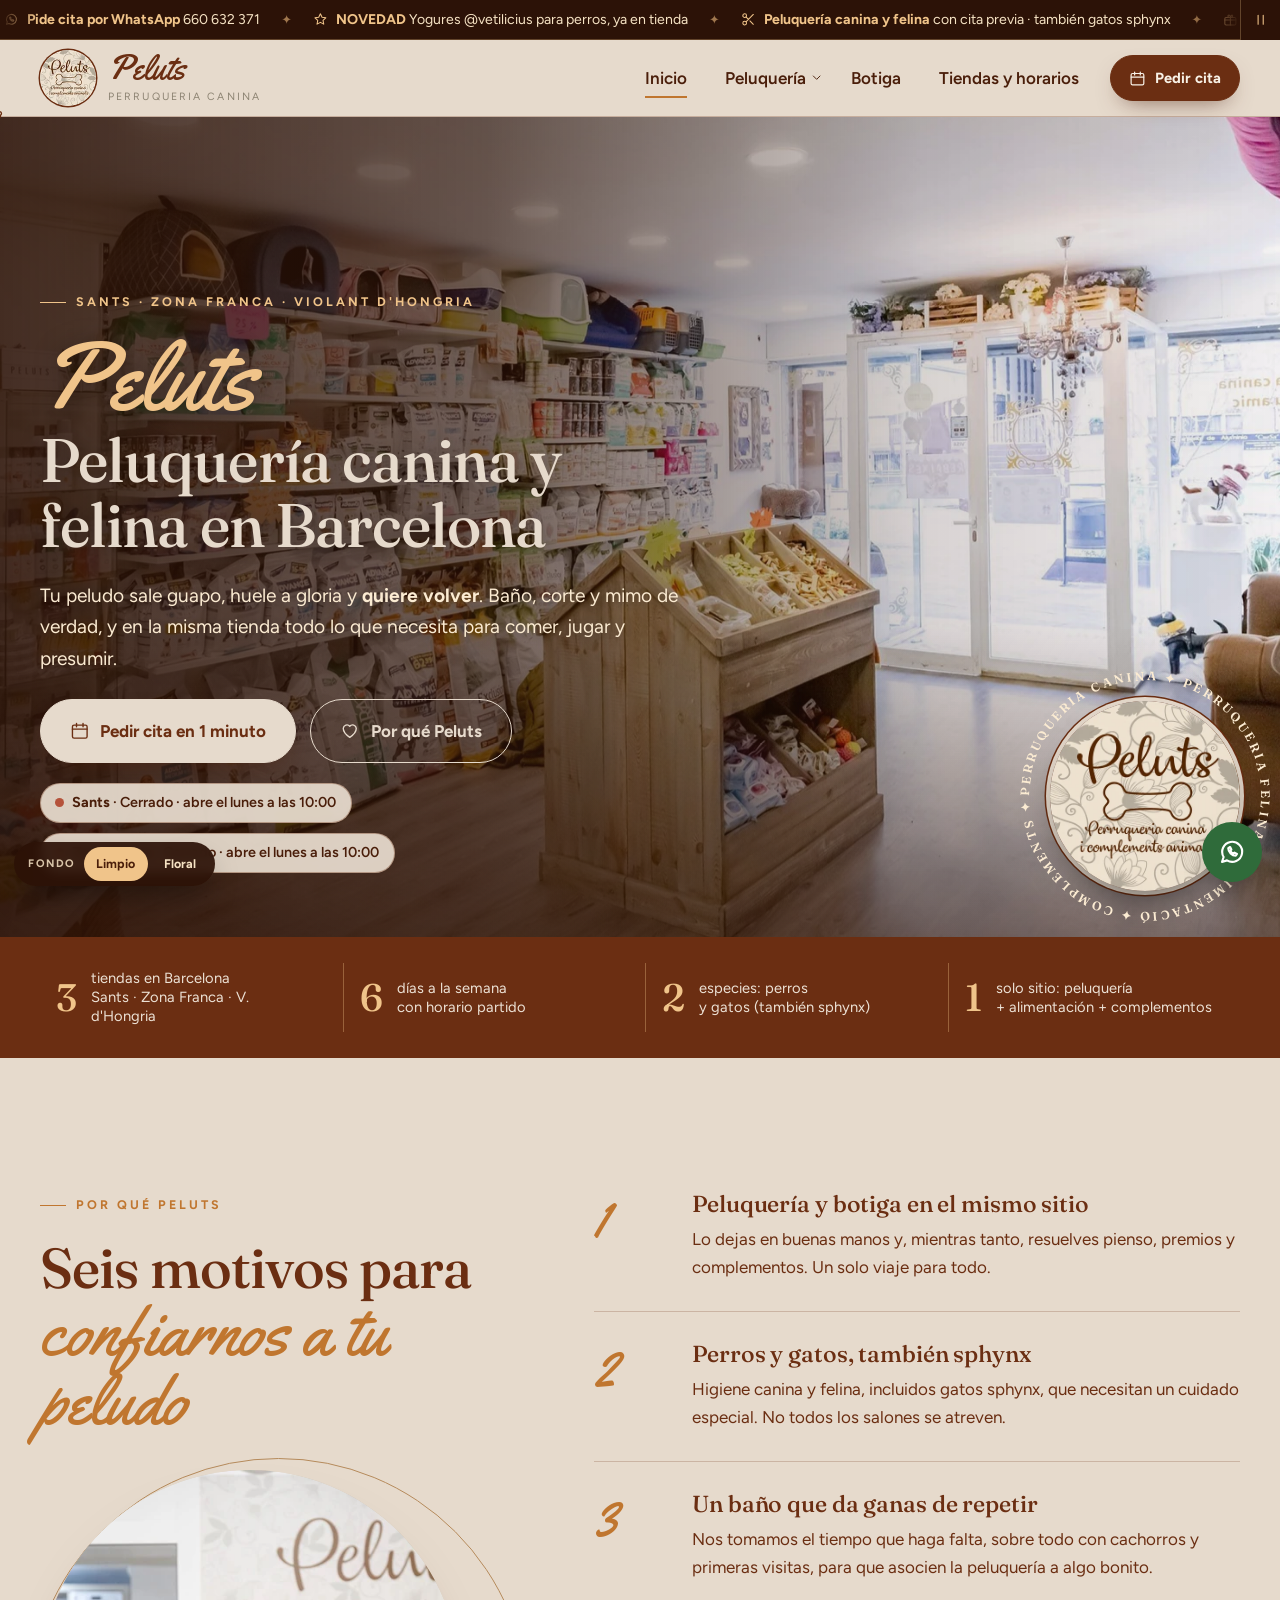
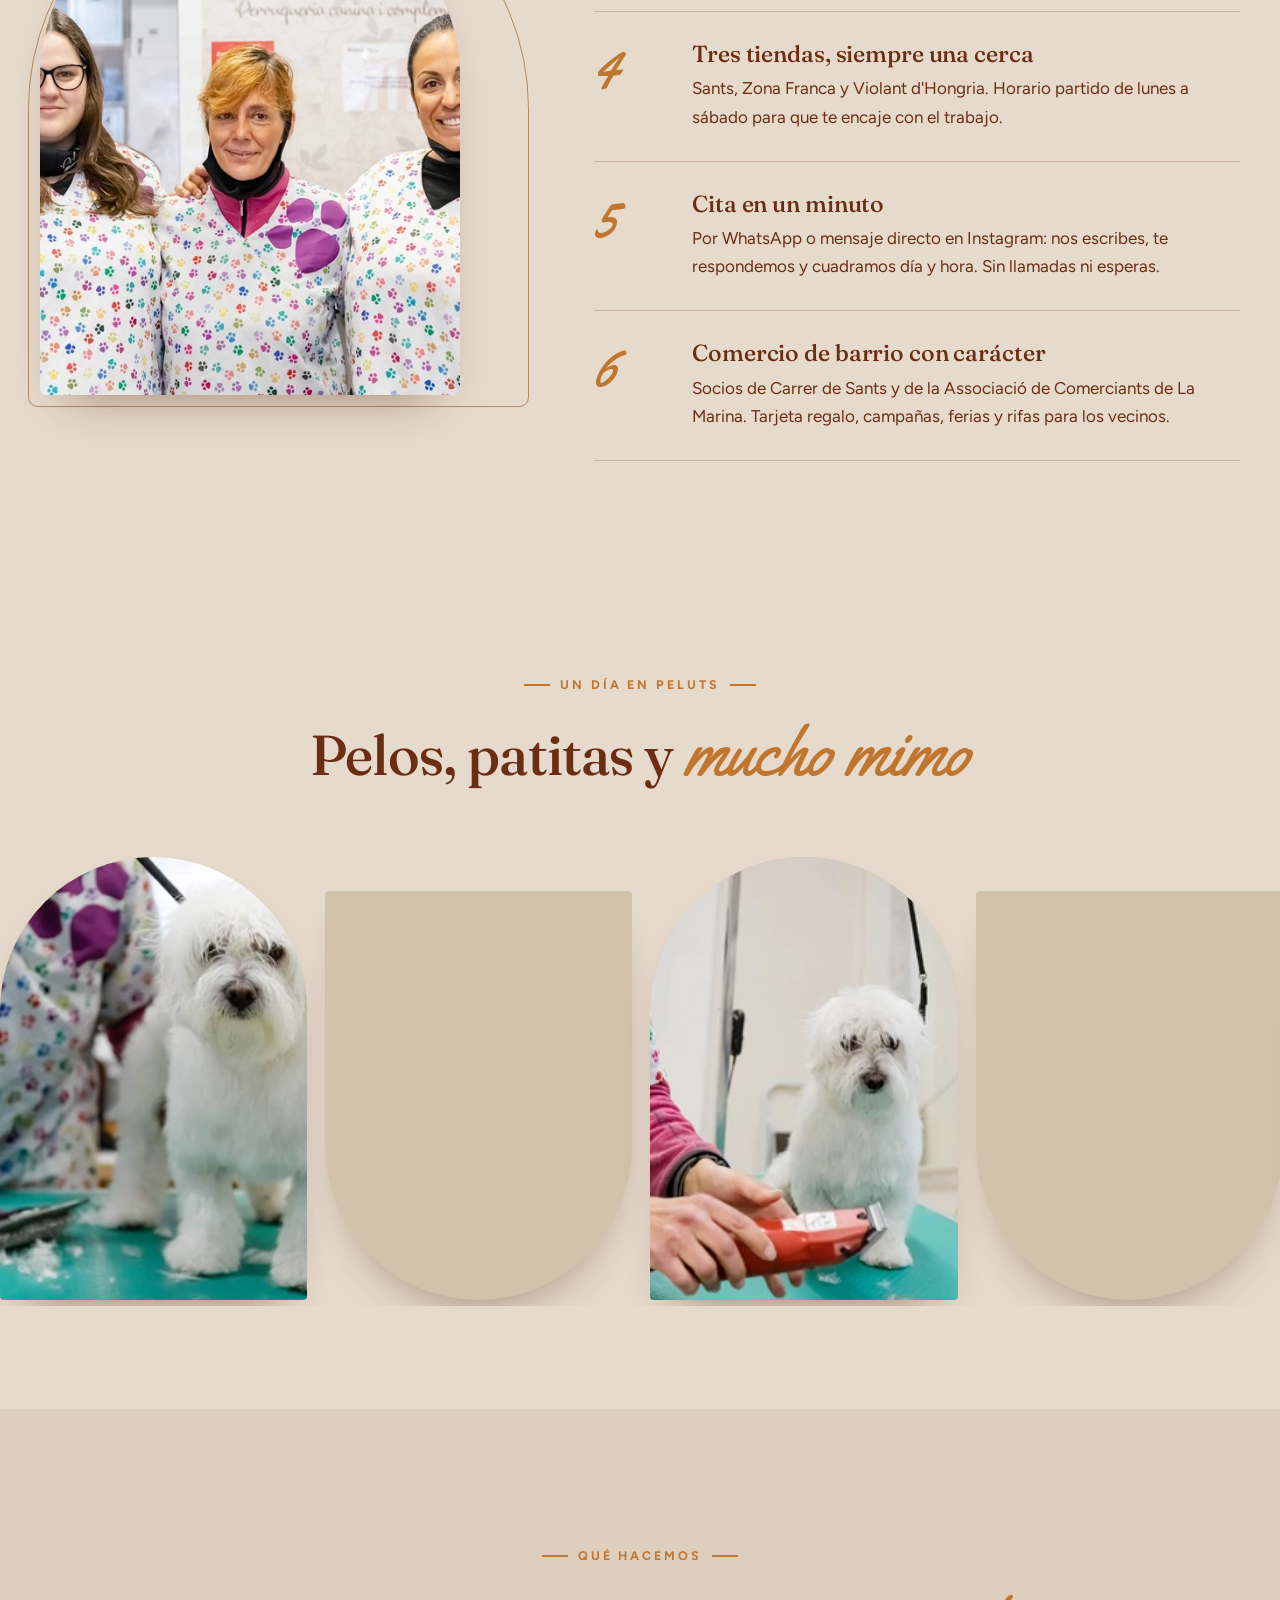
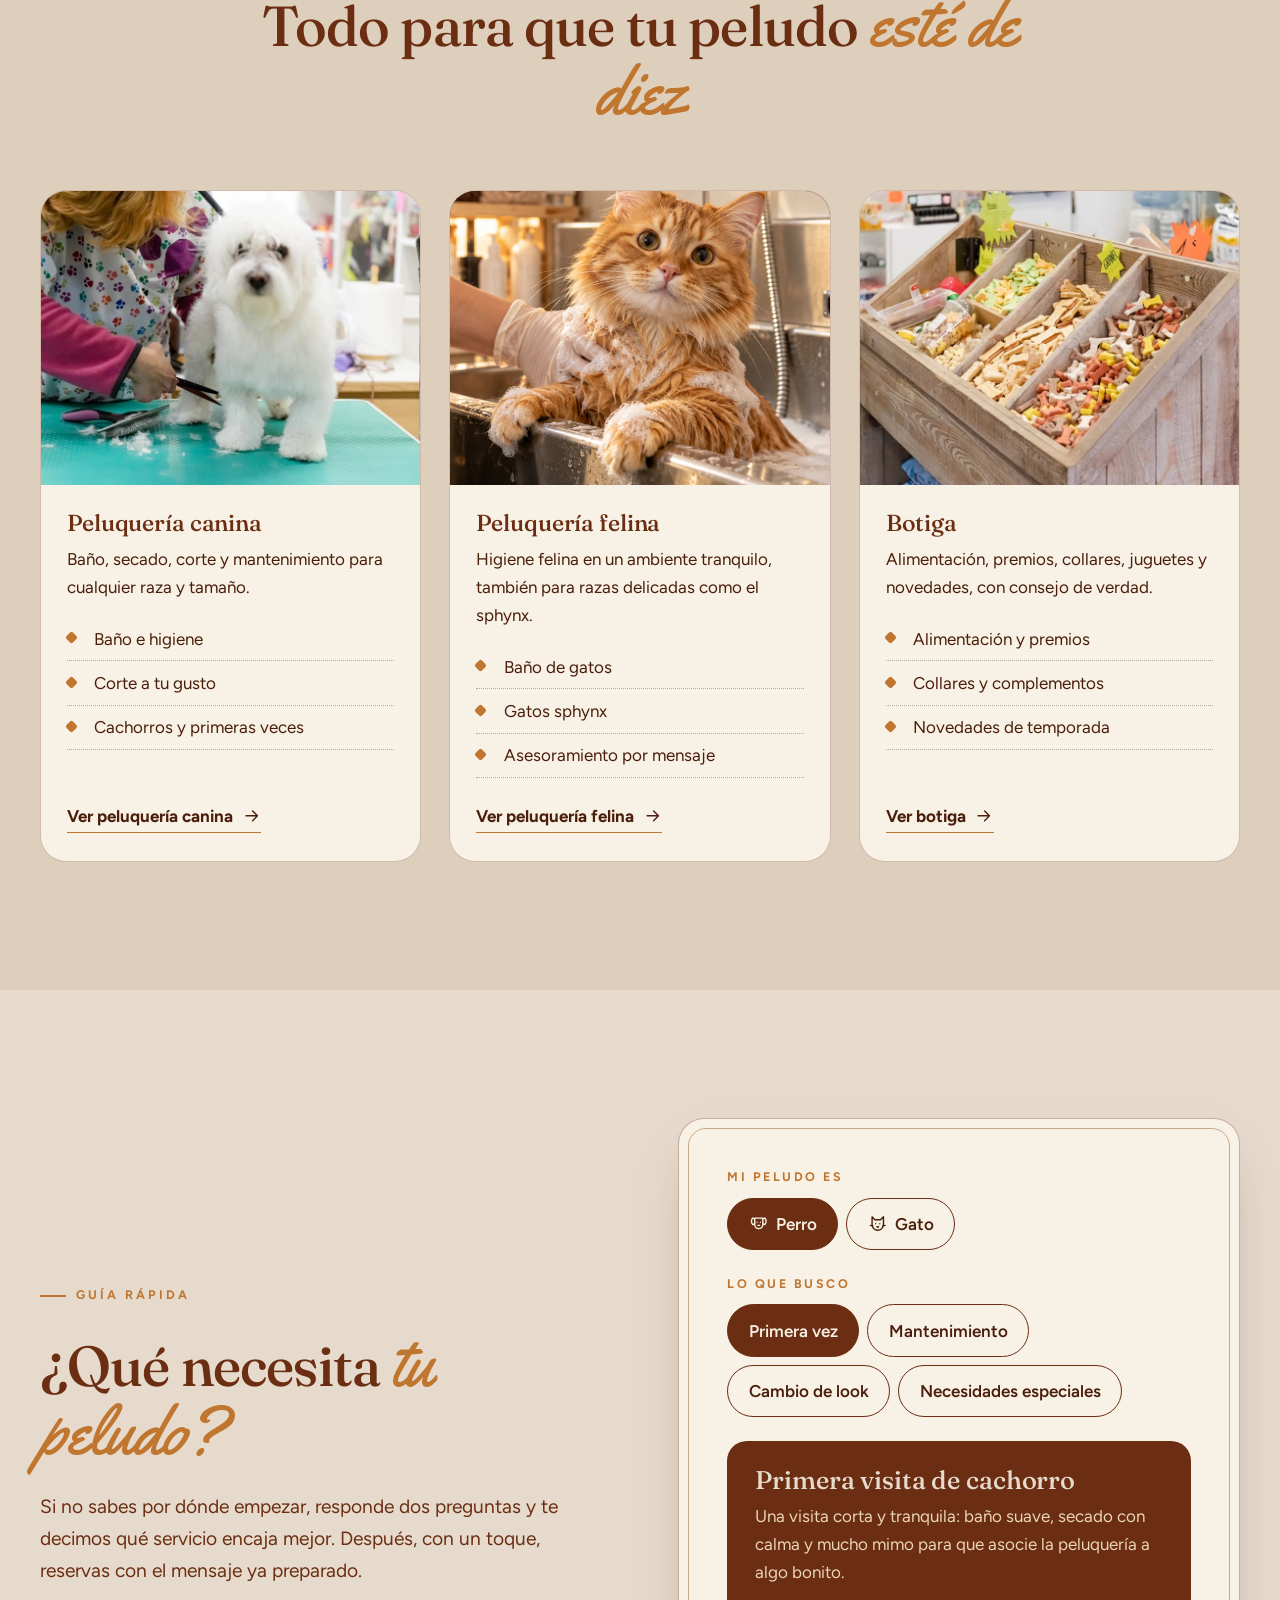
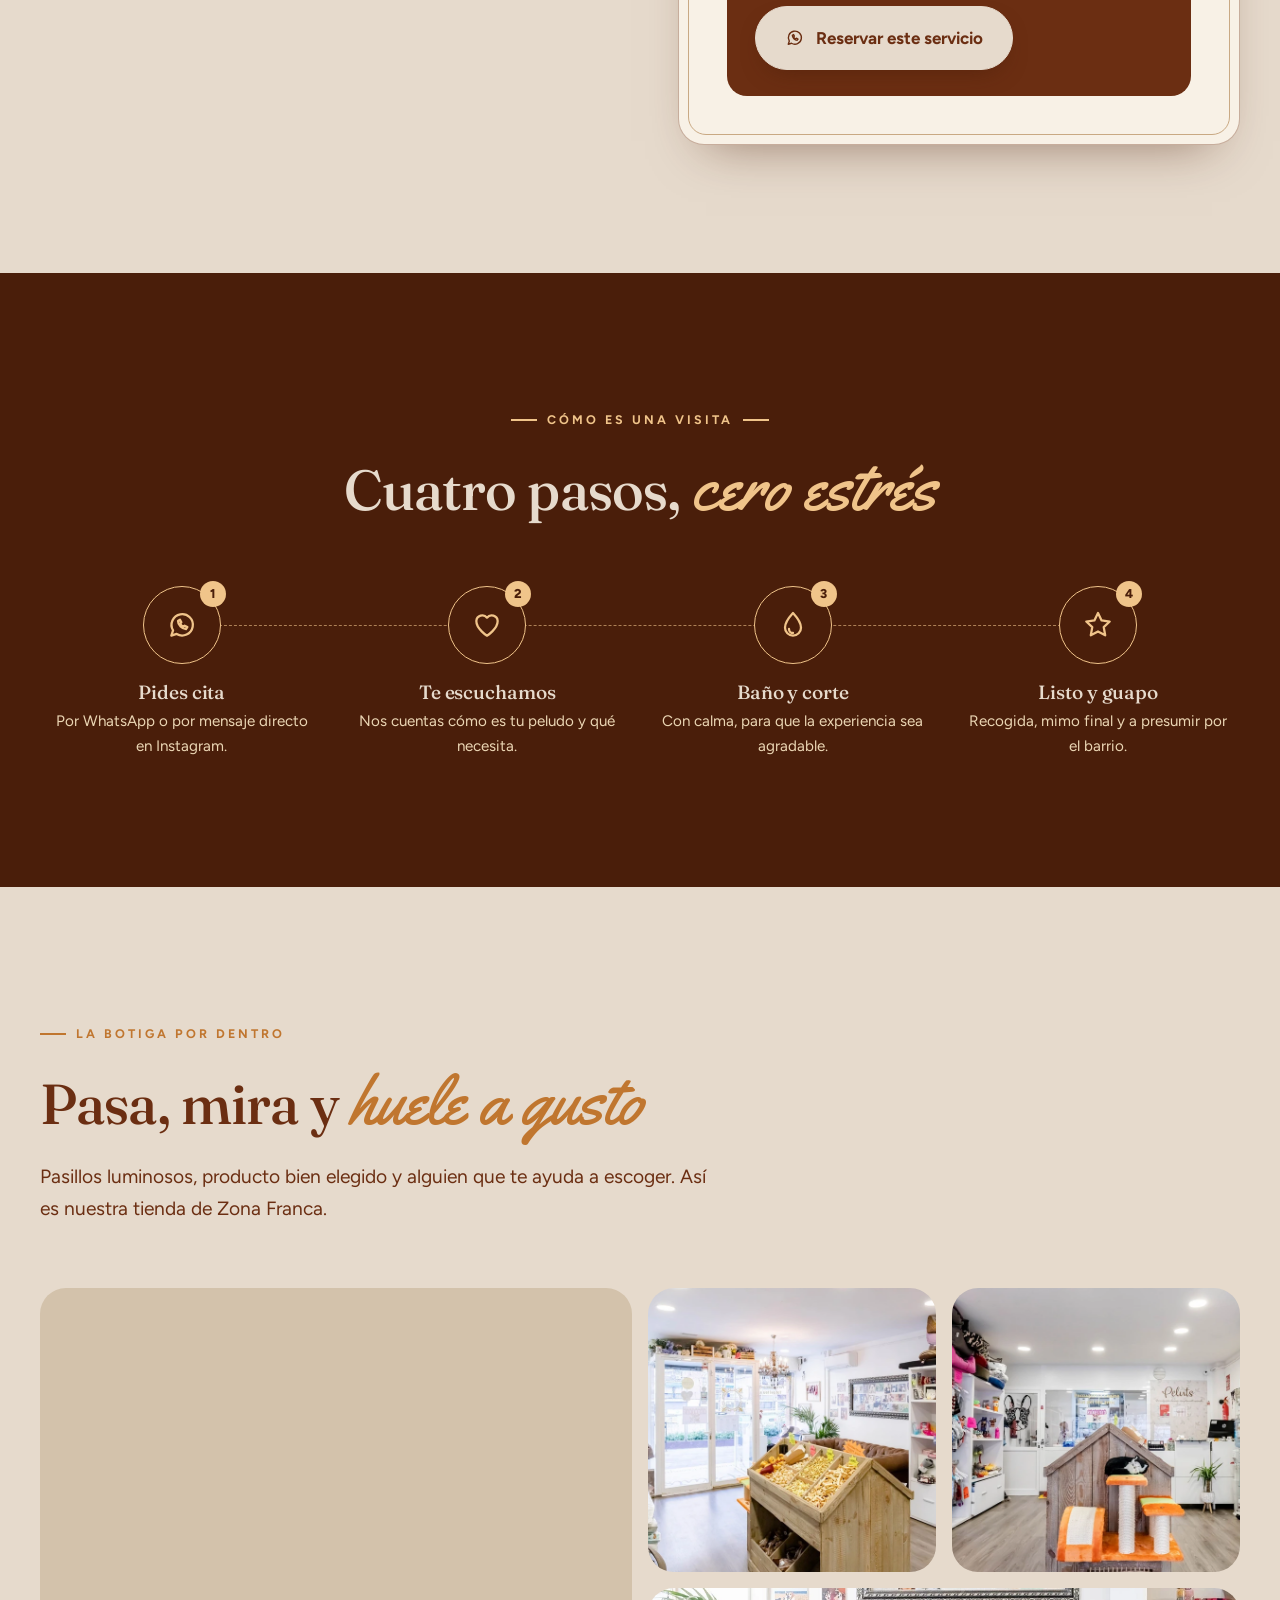
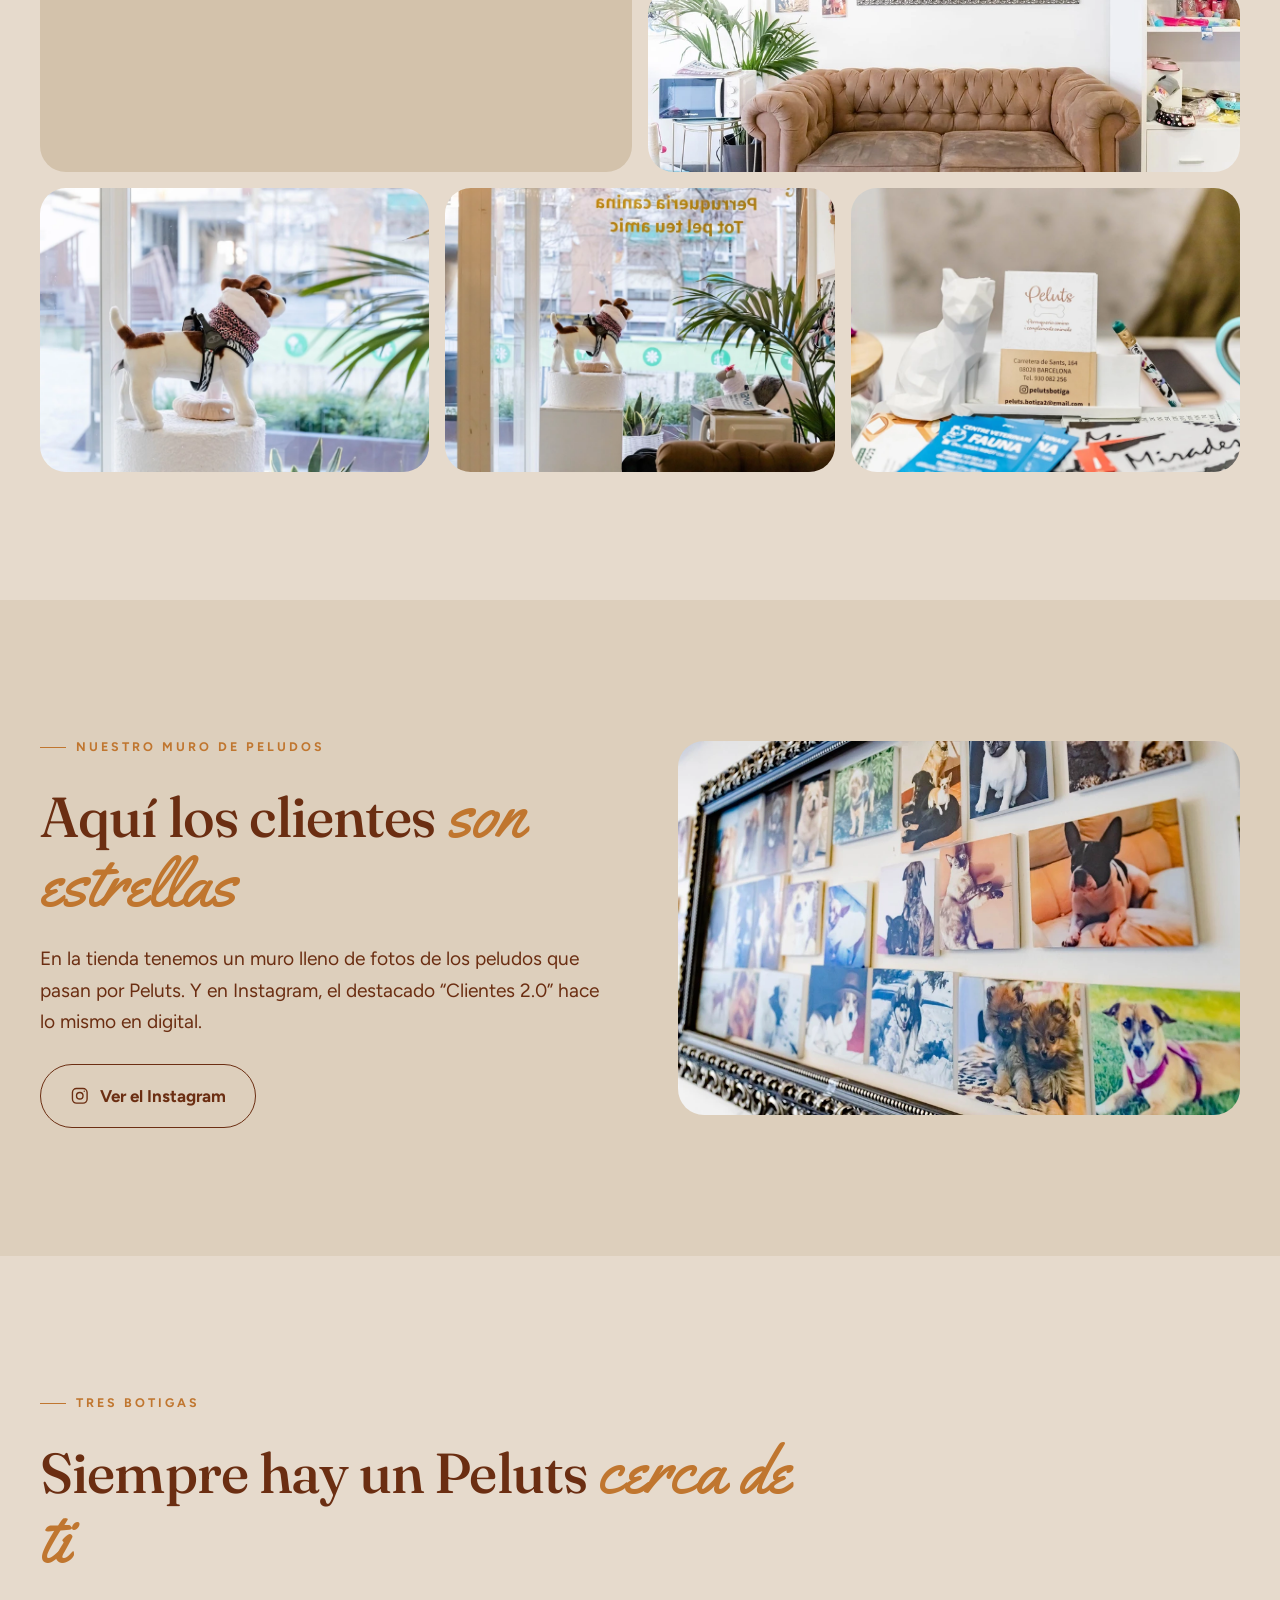
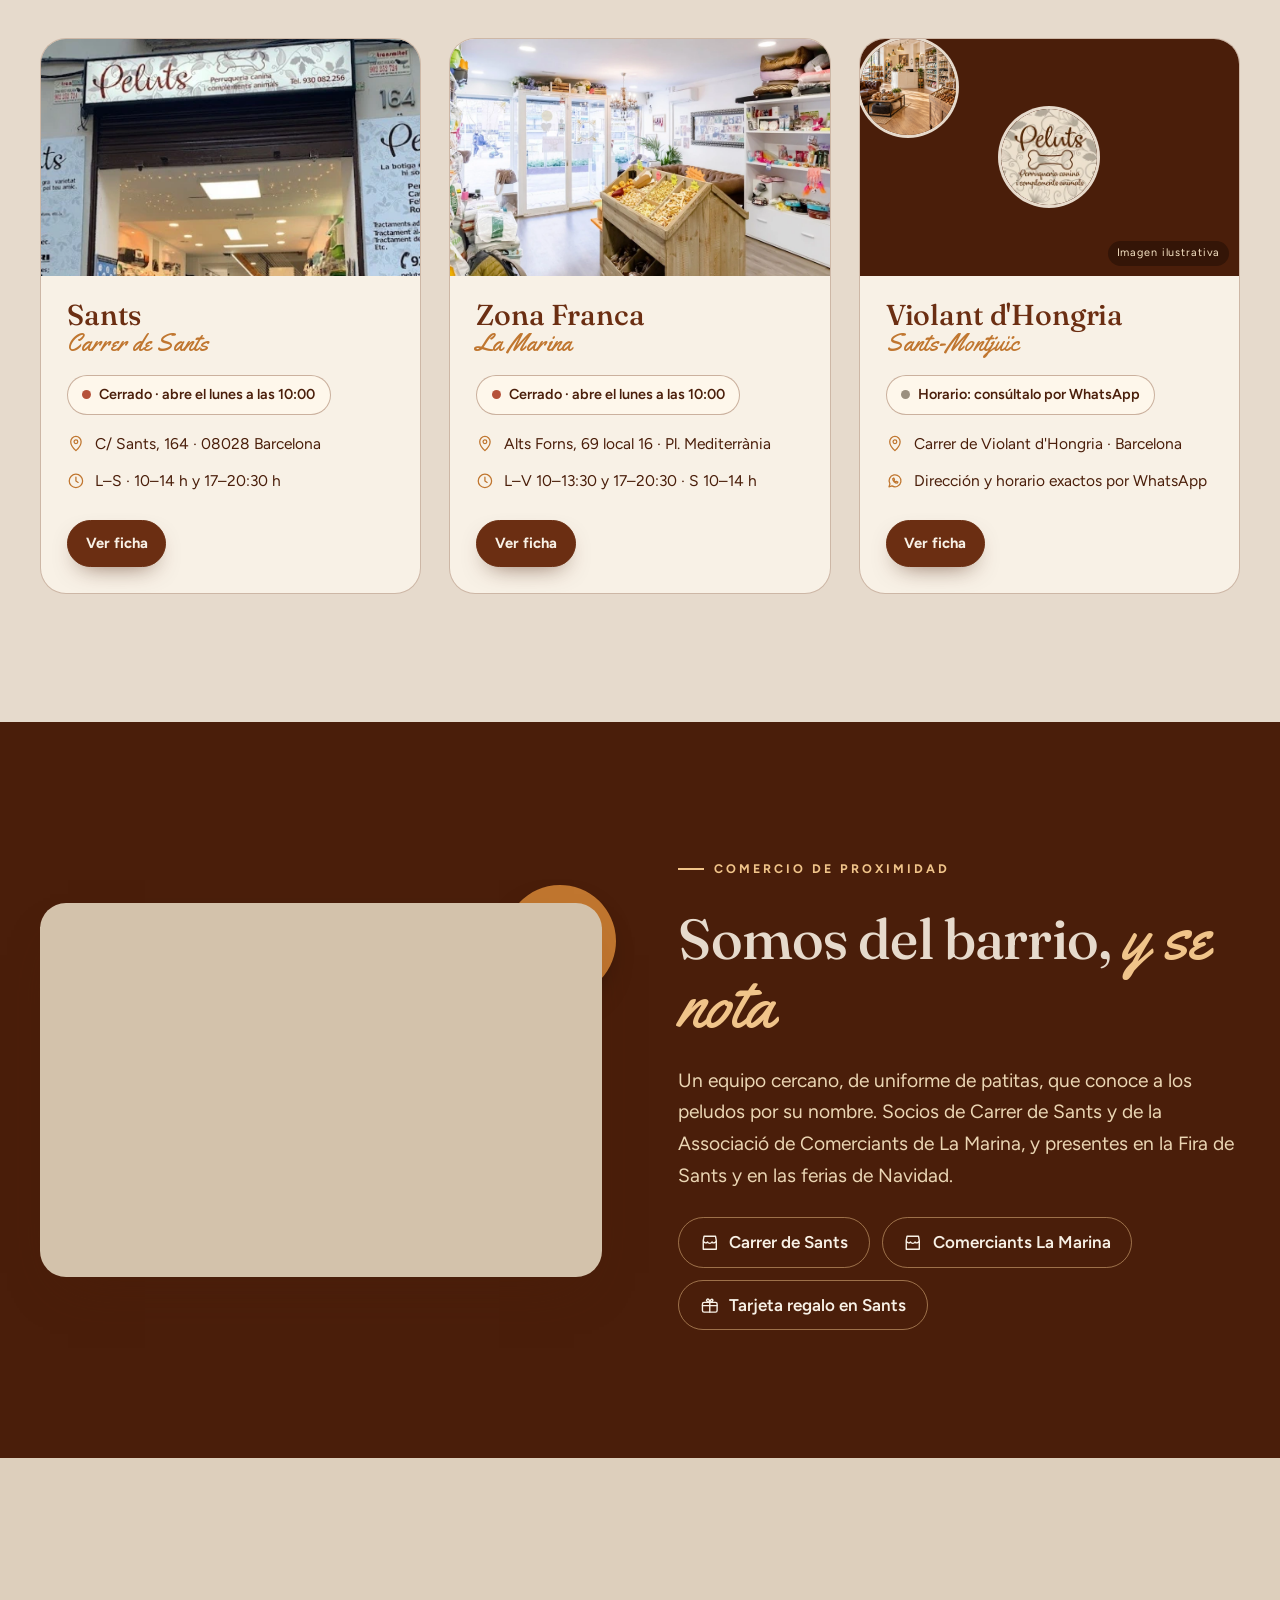
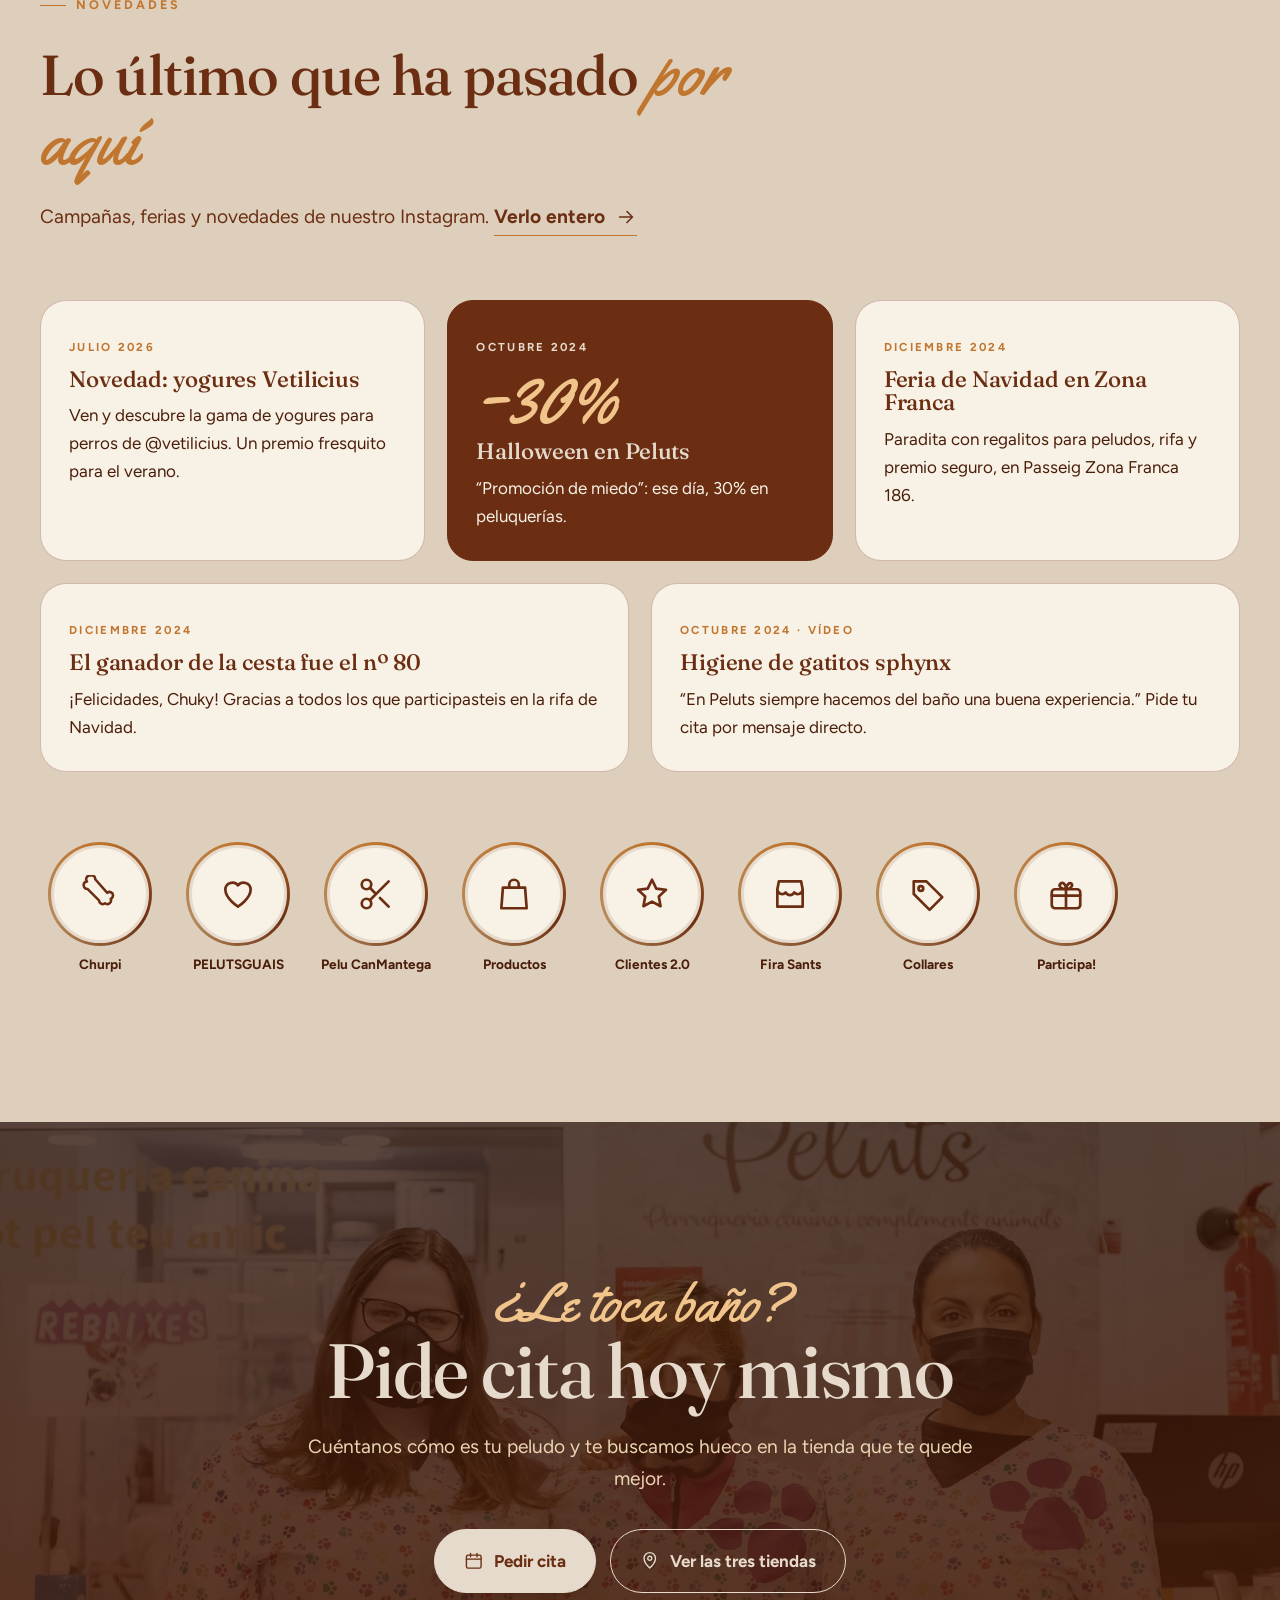
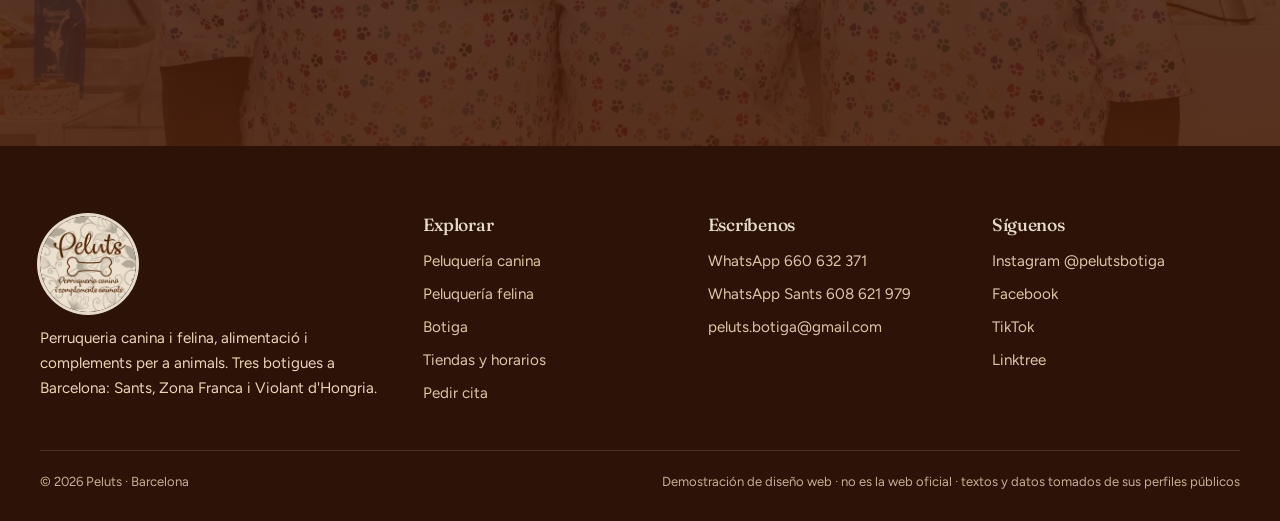
==== commit 04a16098: "Imágenes de gatos y tienda, dos modos de fondo (limpio/floral) con interruptor y crema del logo Co-A" ====
--- a/index.html
+++ b/index.html
@@ -13,7 +13,7 @@
 <link rel="preconnect" href="https://fonts.googleapis.com"><link rel="preconnect" href="https://fonts.gstatic.com" crossorigin>
 <link href="https://fonts.googleapis.com/css2?family=Figtree:wght@400;500;600;700;800&family=Fraunces:ital,opsz,wght@0,9..144,500;0,9..144,600;0,9..144,700;1,9..144,500&family=Yellowtail&display=swap" rel="stylesheet">
 <link rel="stylesheet" href="assets/css/site.css">
-<script>document.documentElement.classList.add('js')</script>
+<script>(function(d){d.classList.add('js');var f='limpio';try{var q=new URLSearchParams(location.search).get('fondo');f=q||localStorage.getItem('pl-fondo')||'limpio';if(q)localStorage.setItem('pl-fondo',q)}catch(e){}d.setAttribute('data-fondo',f==='floral'?'floral':'limpio');var a=new Image();a.onload=function(){d.classList.add('has-patron');var b=new Image();b.onload=function(){d.classList.add('has-osc')};b.src='assets/img/patron-floral-oscuro.webp'};a.src='assets/img/patron-floral.webp'})(document.documentElement)</script>
 <script type="application/ld+json">{"@context":"https://schema.org","@type":"PetStore","name":"Peluts","description":"Perruqueria canina i felina, alimentació i complements per a animals","url":"https://www.instagram.com/pelutsbotiga/","sameAs":["https://www.instagram.com/pelutsbotiga/","https://www.facebook.com/pelutsbotiga","https://www.tiktok.com/@animals.peluts"],"email":"peluts.botiga@gmail.com","address":[{"@type":"PostalAddress","streetAddress":"Carrer de Sants, 164","postalCode":"08028","addressLocality":"Barcelona","addressCountry":"ES"},{"@type":"PostalAddress","streetAddress":"Alts Forns, 69, local 16","addressLocality":"Barcelona","addressCountry":"ES"}]}</script>
 </head>
 <body>
@@ -175,7 +175,7 @@
  <div class="tags">
   <article class="tag-card rv"><div class="pic"><img src="assets/img/fotos/cs841.webp" width="489" height="555" alt="Fachada de la tienda Peluts en Carrer de Sants" style="object-position:center top" loading="lazy" decoding="async"></div><div class="in"><h3>Sants</h3><p class="barrio">Carrer de Sants</p><span class="chip status" data-status="sants"><span class="dot"></span><span><span class="t">Comprobando horario…</span></span></span><div class="row"><svg class="ico " aria-hidden="true"><use href="#i-pin"/></svg><span>C/ Sants, 164 · 08028 Barcelona</span></div><div class="row"><svg class="ico " aria-hidden="true"><use href="#i-clock"/></svg><span>L–S · 10–14 h y 17–20:30 h</span></div><div class="acts"><a class="btn sm" href="tiendas.html#sants">Ver ficha</a></div></div></article>
   <article class="tag-card rv d1"><div class="pic"><img src="assets/img/fotos/3379-2400.webp" srcset="assets/img/fotos/3379-480.webp 480w, assets/img/fotos/3379-900.webp 900w, assets/img/fotos/3379-1600.webp 1600w, assets/img/fotos/3379-2400.webp 2000w" sizes="(max-width:900px) 100vw, 50vw" width="2000" height="1333" alt="Interior de la tienda Peluts en Zona Franca" style="object-position:center" loading="lazy" decoding="async"></div><div class="in"><h3>Zona Franca</h3><p class="barrio">La Marina</p><span class="chip status" data-status="zf"><span class="dot"></span><span><span class="t">Comprobando horario…</span></span></span><div class="row"><svg class="ico " aria-hidden="true"><use href="#i-pin"/></svg><span>Alts Forns, 69 local 16 · Pl. Mediterrània</span></div><div class="row"><svg class="ico " aria-hidden="true"><use href="#i-clock"/></svg><span>L–V 10–13:30 y 17–20:30 · S 10–14 h</span></div><div class="acts"><a class="btn sm" href="tiendas.html#zonafranca">Ver ficha</a></div></div></article>
-  <article class="tag-card rv d2"><div class="pic ornate"><img src="assets/img/logo-200.webp" alt="Logotipo Peluts" width="200" height="200"></div><div class="in"><h3>Violant d'Hongria</h3><p class="barrio">Sants-Montjuïc</p><span class="chip status" data-status="vh"><span class="dot"></span><span><span class="t">Comprobando horario…</span></span></span><div class="row"><svg class="ico " aria-hidden="true"><use href="#i-pin"/></svg><span>Carrer de Violant d'Hongria · Barcelona</span></div><div class="row"><svg class="ico " aria-hidden="true"><use href="#i-wa"/></svg><span>Dirección y horario exactos por WhatsApp</span></div><div class="acts"><a class="btn sm" href="tiendas.html#violant">Ver ficha</a></div></div></article>
+  <article class="tag-card rv d2"><div class="pic ornate"><img src="assets/img/logo-200.webp" alt="Logotipo Peluts" width="200" height="200"><img class="over" src="assets/img/ia/tienda-violant.webp" alt="Tienda Peluts de Violant d Hongria" style="object-position:center" loading="lazy" decoding="async" onerror="this.remove()"><span class="ilus">Imagen ilustrativa</span></div><div class="in"><h3>Violant d'Hongria</h3><p class="barrio">Sants-Montjuïc</p><span class="chip status" data-status="vh"><span class="dot"></span><span><span class="t">Comprobando horario…</span></span></span><div class="row"><svg class="ico " aria-hidden="true"><use href="#i-pin"/></svg><span>Carrer de Violant d'Hongria · Barcelona</span></div><div class="row"><svg class="ico " aria-hidden="true"><use href="#i-wa"/></svg><span>Dirección y horario exactos por WhatsApp</span></div><div class="acts"><a class="btn sm" href="tiendas.html#violant">Ver ficha</a></div></div></article>
  </div>
 </div>
 </section>
@@ -229,6 +229,7 @@
 <div class="legal"><span>© <span id="year">2026</span> Peluts · Barcelona</span><span>Demostración de diseño web · no es la web oficial · textos y datos tomados de sus perfiles públicos</span></div>
 </div></footer>
 <a class="fab" href="https://wa.me/34660632371?text=%C2%A1Hola%20Peluts!" target="_blank" rel="noopener" aria-label="Escribir por WhatsApp"><svg class="ico " aria-hidden="true"><use href="#i-wa"/></svg></a>
+<div class="fondo-sw" role="group" aria-label="Elegir fondo (demostración)"><span>Fondo</span><button type="button" data-f="limpio" aria-pressed="true">Limpio</button><button type="button" data-f="floral" aria-pressed="false">Floral</button></div>
 <script src="assets/js/site.js" defer></script>
 </body>
 </html>
--- a/assets/css/site.css
+++ b/assets/css/site.css
@@ -1,7 +1,7 @@
 /* PELUTS · perruqueria canina i complements animals
    Paleta y ornamento sacados del logotipo: crema, chocolate, taupe, loto + hojas dentadas + espirales */
-:root{
-  --crema:#FAEFDF;--crema-2:#FFF8EC;--papel:#F4E5CB;--papel-2:#EBD6B4;
+:root{--img-crema:none;--img-papel:none;--img-choco:none;--img-noche:none;--tile:1300px;
+  --crema:#E6DACC;--crema-2:#F8F1E6;--papel:#DDCFBC;--papel-2:#D3C2AB;
   --choco:#6B2E12;--choco-2:#4A1E0A;--noche:#2C1207;
   --taupe:#B3AB9B;--taupe-2:#8C8372;--oro:#B58A5B;--caramelo:#C0762F;
   --r:26px;--line:1.5px solid var(--choco);
@@ -12,7 +12,7 @@
 }
 *{box-sizing:border-box;margin:0;padding:0}
 html{scroll-behavior:smooth;-webkit-text-size-adjust:100%}
-body{font-family:var(--f-body);color:var(--choco-2);background:var(--crema) url(../img/flor-crema.webp) 0 0/1300px;line-height:1.65;font-size:17px;overflow-x:hidden}
+body{font-family:var(--f-body);color:var(--choco-2);background:var(--crema) var(--img-crema) 0 0/var(--tile);line-height:1.65;font-size:17px;overflow-x:hidden}
 img{max-width:100%;height:auto;display:block}
 a{color:inherit}
 .wrap{width:min(1200px,100% - 48px);margin-inline:auto}
@@ -44,7 +44,7 @@
 .btn.ghost.light{background:transparent;color:var(--crema);border-color:var(--crema)}.btn.ghost.light:hover{background:var(--crema);color:var(--choco)}
 
 /* ---------- intro ---------- */
-.intro{position:fixed;inset:0;z-index:500;background:var(--crema) url(../img/flor-crema.webp) 0 0/1300px;display:grid;place-items:center;transition:transform 1s cubic-bezier(.7,0,.2,1),opacity .4s .7s;cursor:pointer}
+.intro{position:fixed;inset:0;z-index:500;background:var(--crema) var(--img-crema) 0 0/var(--tile);display:grid;place-items:center;transition:transform 1s cubic-bezier(.7,0,.2,1),opacity .4s .7s;cursor:pointer}
 .intro.out{transform:translateY(-101%);opacity:0;pointer-events:none}
 .intro-core{text-align:center;padding:20px}
 .intro-seal{position:relative;width:min(62vw,300px);aspect-ratio:1;margin:0 auto;animation:pop 1.1s cubic-bezier(.2,1.3,.4,1) both}
@@ -56,7 +56,7 @@
 html:not(.js) .intro{display:none}
 
 /* ---------- cabecera ---------- */
-.site-header{position:sticky;top:0;z-index:200;background:rgba(250,239,223,.9);backdrop-filter:blur(14px);border-bottom:1px solid rgba(107,46,18,.25)}
+.site-header{position:sticky;top:0;z-index:200;background:rgba(230,218,204,.9);backdrop-filter:blur(14px);border-bottom:1px solid rgba(107,46,18,.25)}
 .header-in{display:flex;align-items:center;justify-content:space-between;gap:18px;padding-block:10px}
 .brand{display:flex;align-items:center;gap:12px;text-decoration:none}
 .brand img{width:56px;height:56px;border-radius:50%;object-fit:cover;box-shadow:0 0 0 1.5px var(--choco)}
@@ -84,8 +84,8 @@
 .sec-head{max-width:760px;margin-bottom:clamp(36px,5vw,64px)}
 .sec-head h2{margin:.4em 0 .45em}
 .sec-head.center{margin-inline:auto}
-.bg-papel{background:var(--papel) url(../img/flor-papel.webp) 0 0/1300px}
-.bg-choco{background:var(--choco-2) url(../img/flor-choco.webp) 0 0/1300px;color:var(--crema-2)}
+.bg-papel{background:var(--papel) var(--img-papel) 0 0/var(--tile)}
+.bg-choco{background:var(--choco-2) var(--img-choco) 0 0/var(--tile);color:var(--crema-2)}
 .bg-choco h2,.bg-choco h3{color:var(--crema)}
 .bg-choco .kicker{color:#F0C48A}
 .bg-choco em.s{color:#F0C48A}
@@ -103,7 +103,7 @@
 .ph{background:var(--papel-2);overflow:hidden;border-radius:var(--r);position:relative}
 .ph img{width:100%;height:100%;object-fit:cover;transition:transform 1.2s cubic-bezier(.2,.8,.2,1)}
 .ph:hover img{transform:scale(1.06)}
-.ph figcaption{position:absolute;left:14px;bottom:12px;background:rgba(250,239,223,.92);padding:.35em .9em;border-radius:999px;font-size:.8rem;font-weight:700;color:var(--choco)}
+.ph figcaption{position:absolute;left:14px;bottom:12px;background:rgba(230,218,204,.92);padding:.35em .9em;border-radius:999px;font-size:.8rem;font-weight:700;color:var(--choco)}
 
 /* ---------- HERO ---------- */
 .hero{padding-block:clamp(40px,6vw,84px) clamp(80px,10vw,130px);overflow:hidden}
@@ -159,7 +159,7 @@
 .svc .pic{aspect-ratio:4/3.1;overflow:hidden;background:var(--papel-2);position:relative}
 .svc .pic img{width:100%;height:100%;object-fit:cover;transition:transform 1.2s}
 .svc:hover .pic img{transform:scale(1.07)}
-.svc .pic.ornate{background:var(--choco-2) url(../img/flor-choco.webp) center/620px;display:grid;place-items:center;color:#F0C48A}
+.svc .pic.ornate{background:var(--choco-2) var(--img-choco) center/620px;display:grid;place-items:center;color:#F0C48A}
 .svc .pic.ornate .ico{width:96px;height:96px;stroke-width:1.2}
 .svc .body{padding:26px 26px 28px;display:flex;flex-direction:column;flex:1}
 .svc h3{margin-bottom:.4em}
@@ -219,7 +219,7 @@
 .tag-card:hover{transform:translateY(-6px);box-shadow:var(--sombra)}
 .tag-card .pic{aspect-ratio:16/10;background:var(--papel-2);position:relative;overflow:hidden}
 .tag-card .pic img{width:100%;height:100%;object-fit:cover}
-.tag-card .pic.ornate{background:var(--choco-2) url(../img/flor-choco.webp) center/620px;display:grid;place-items:center}
+.tag-card .pic.ornate{background:var(--choco-2) var(--img-choco) center/620px;display:grid;place-items:center}
 .tag-card .pic.ornate img{width:96px;height:96px;border-radius:50%;box-shadow:0 0 0 3px var(--crema)}
 .tag-card .in{padding:24px 26px 26px;display:flex;flex-direction:column;flex:1}
 .tag-card h3{font-size:1.8rem}
@@ -314,7 +314,7 @@
 .cta-btns{display:flex;gap:14px;justify-content:center;flex-wrap:wrap}
 
 /* ---------- footer ---------- */
-footer{background:var(--noche) url(../img/flor-noche.webp) 0 0/1300px;color:#EBD6B4;padding-block:70px 28px;position:relative}
+footer{background:var(--noche) var(--img-noche) 0 0/var(--tile);color:#EBD6B4;padding-block:70px 28px;position:relative}
 .foot-grid{display:grid;grid-template-columns:1.4fr 1fr 1fr 1fr;gap:36px}
 footer h4{color:var(--crema);font-size:1.1rem;margin-bottom:14px;font-family:var(--f-head);font-weight:500}
 footer a{text-decoration:none;opacity:.92}footer a:hover{text-decoration:underline;color:#F0C48A}
@@ -364,7 +364,7 @@
 .hf .kicker{color:#F0C48A}
 .hf .lead{color:#FBEBD2;text-shadow:0 1px 14px rgba(0,0,0,.4)}
 .hf .hero-cta{display:flex;flex-wrap:wrap;gap:14px;margin:30px 0 26px}
-.hf .chip{background:rgba(250,239,223,.94);color:var(--choco-2)}
+.hf .chip{background:rgba(230,218,204,.94);color:var(--choco-2)}
 .hf .hero-meta{display:flex;flex-wrap:wrap;gap:10px}
 .hf .seal-wrap{position:absolute;right:max(24px,calc((100% - 1200px)/2));bottom:46px;width:min(190px,22vw);aspect-ratio:1}
 .hf .seal{width:100%;height:100%;border-radius:50%;object-fit:cover;box-shadow:0 18px 40px -16px rgba(0,0,0,.7),0 0 0 4px var(--crema),0 0 0 5.5px var(--choco);animation:float 7s ease-in-out infinite}
@@ -399,7 +399,7 @@
 @keyframes kb2{from{transform:scale(1.02)}to{transform:scale(1.08)}}
 .js .hf .rv{opacity:1;transform:none;transition:none;animation:fadeup 1s .2s both}
 .js .hf .rv.d1{animation-delay:.35s}.js .hf .rv.d2{animation-delay:.5s}.js .hf .rv.d3{animation-delay:.65s}
-@media(max-width:940px){.site-header{backdrop-filter:none;-webkit-backdrop-filter:none;background:rgba(250,239,223,.98)}}
+@media(max-width:940px){.site-header{backdrop-filter:none;-webkit-backdrop-filter:none;background:rgba(230,218,204,.98)}}
 html{scroll-padding-top:84px}
 @media(max-width:600px){.fab{width:54px;height:54px;right:14px;bottom:14px}.fab .ico{width:27px;height:27px}.hf .hero-meta{padding-right:70px}}
 @media(max-width:940px){.nav a:not(.btn){border-radius:0}.nav a:not(.btn)::after{left:.4em;right:auto;width:36px;bottom:.45em}}
@@ -492,3 +492,18 @@
 .checkgrid .ico{color:var(--caramelo);margin-top:.3em}
 @media(max-width:600px){.checkgrid{grid-template-columns:1fr}}
 .hf-bg .over{position:absolute;inset:0;width:100%;height:100%;object-fit:cover}
+@media(max-width:820px){.trust-it{flex-direction:column;align-items:flex-start;gap:2px;padding:4px 12px}.trust-it b{font-size:2rem}.trust-it span{font-size:.86rem}}
+
+/* ================= MODOS DE FONDO (demo: limpio / floral) ================= */
+html[data-fondo="floral"]{--img-crema:url(../img/flor-crema.webp);--img-papel:url(../img/flor-papel.webp);--img-choco:url(../img/flor-choco.webp);--img-noche:url(../img/flor-noche.webp)}
+html[data-fondo="floral"].has-patron{--img-crema:url(../img/patron-floral.webp);--img-papel:url(../img/patron-floral.webp);--tile:900px}
+html[data-fondo="floral"].has-patron.has-osc{--img-choco:url(../img/patron-floral-oscuro.webp);--img-noche:url(../img/patron-floral-oscuro.webp)}
+/* en modo limpio, las secciones "papel" se diferencian solo por el tono */
+html:not([data-fondo="floral"]) .bg-papel{background-image:none}
+.fondo-sw{position:fixed;left:14px;bottom:14px;z-index:160;display:flex;align-items:center;gap:4px;background:rgba(44,18,7,.92);color:#F6E3C4;border-radius:999px;padding:5px 6px 5px 14px;font-size:.78rem;font-weight:700;letter-spacing:.06em;box-shadow:0 14px 30px -10px rgba(0,0,0,.5);backdrop-filter:blur(6px)}
+.fondo-sw span{margin-right:4px;text-transform:uppercase;letter-spacing:.14em;font-size:.68rem;opacity:.85}
+.fondo-sw button{border:0;background:transparent;color:inherit;font:inherit;padding:.55em 1em;border-radius:999px;cursor:pointer;transition:background .25s,color .25s}
+.fondo-sw button[aria-pressed=true]{background:#F0C48A;color:var(--choco-2)}
+.fondo-sw button:not([aria-pressed=true]):hover{background:rgba(240,196,138,.2)}
+@media(max-width:600px){.fondo-sw{left:10px;bottom:10px;padding-left:10px}.fondo-sw span{display:none}}
+.ilus{position:absolute;right:10px;bottom:10px;z-index:3;background:rgba(44,18,7,.7);color:#F6E3C4;font-size:.68rem;letter-spacing:.08em;padding:.3em .8em;border-radius:999px;pointer-events:none}
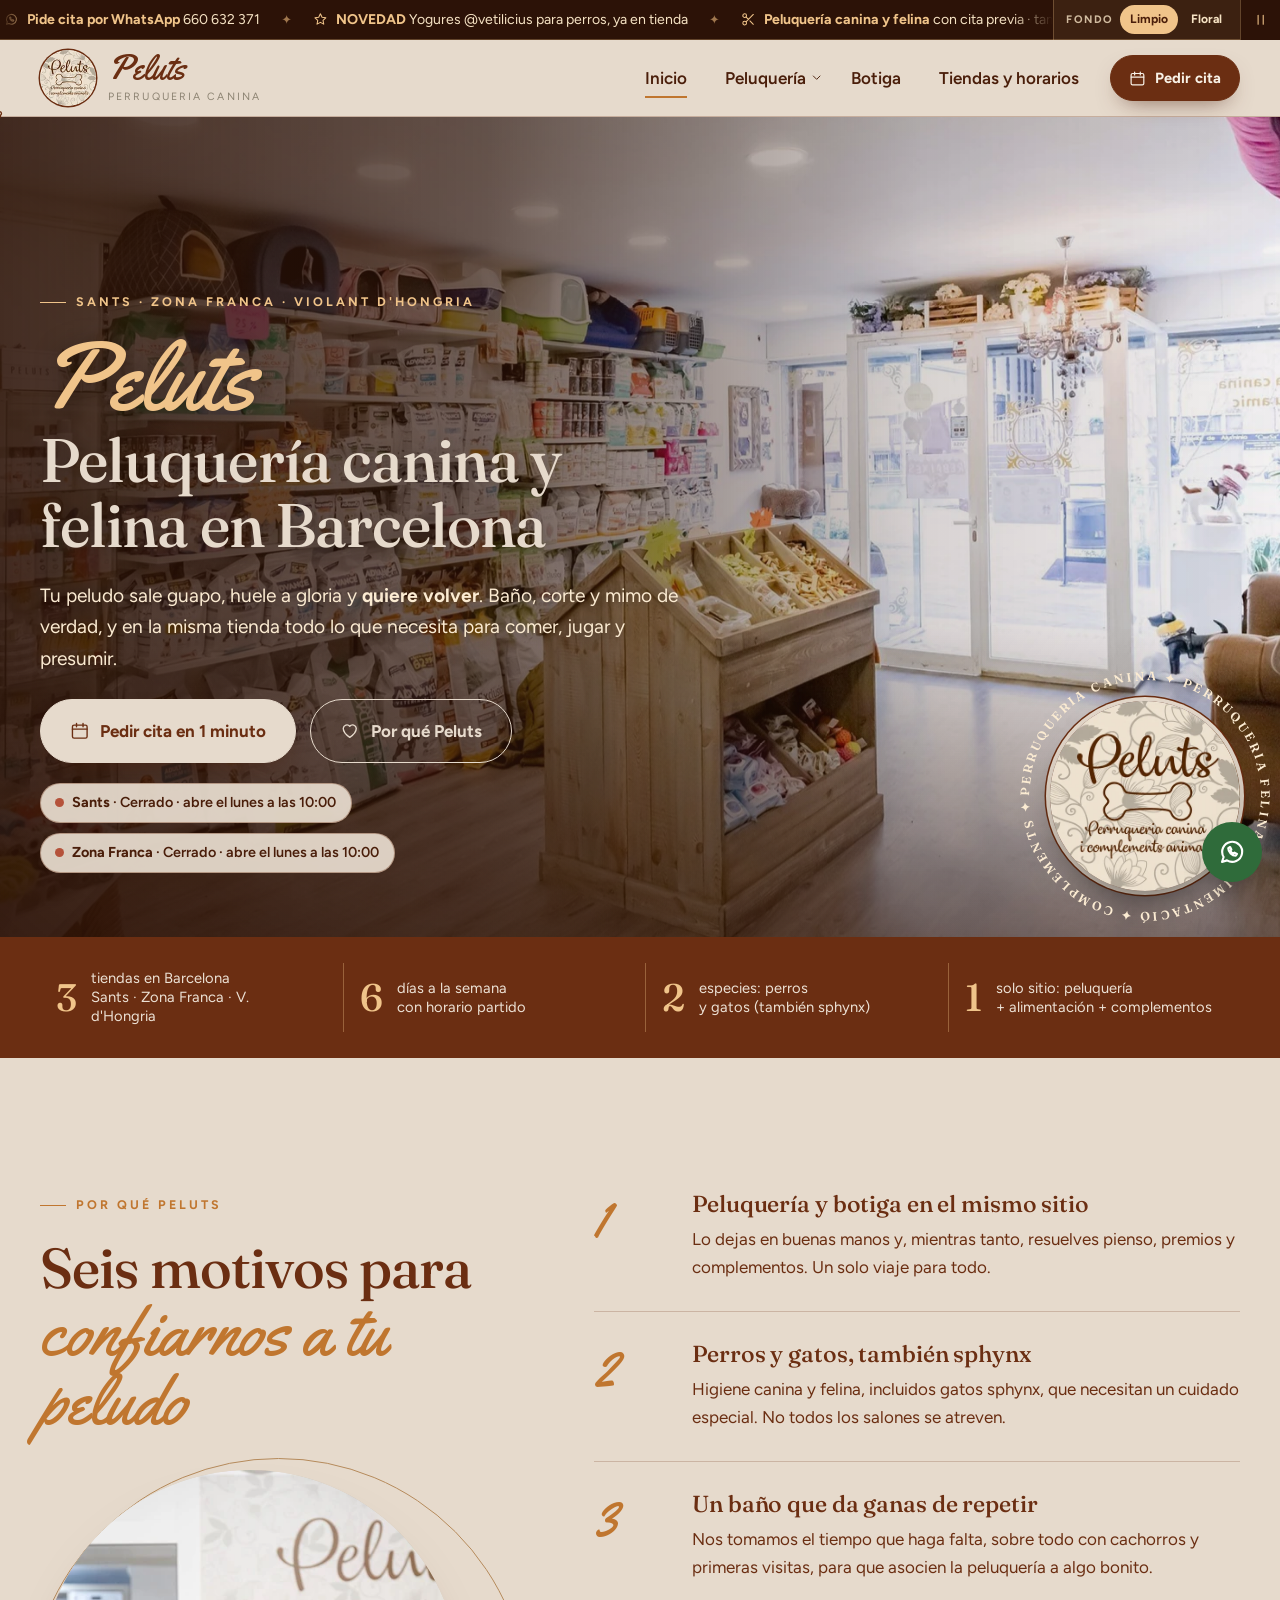
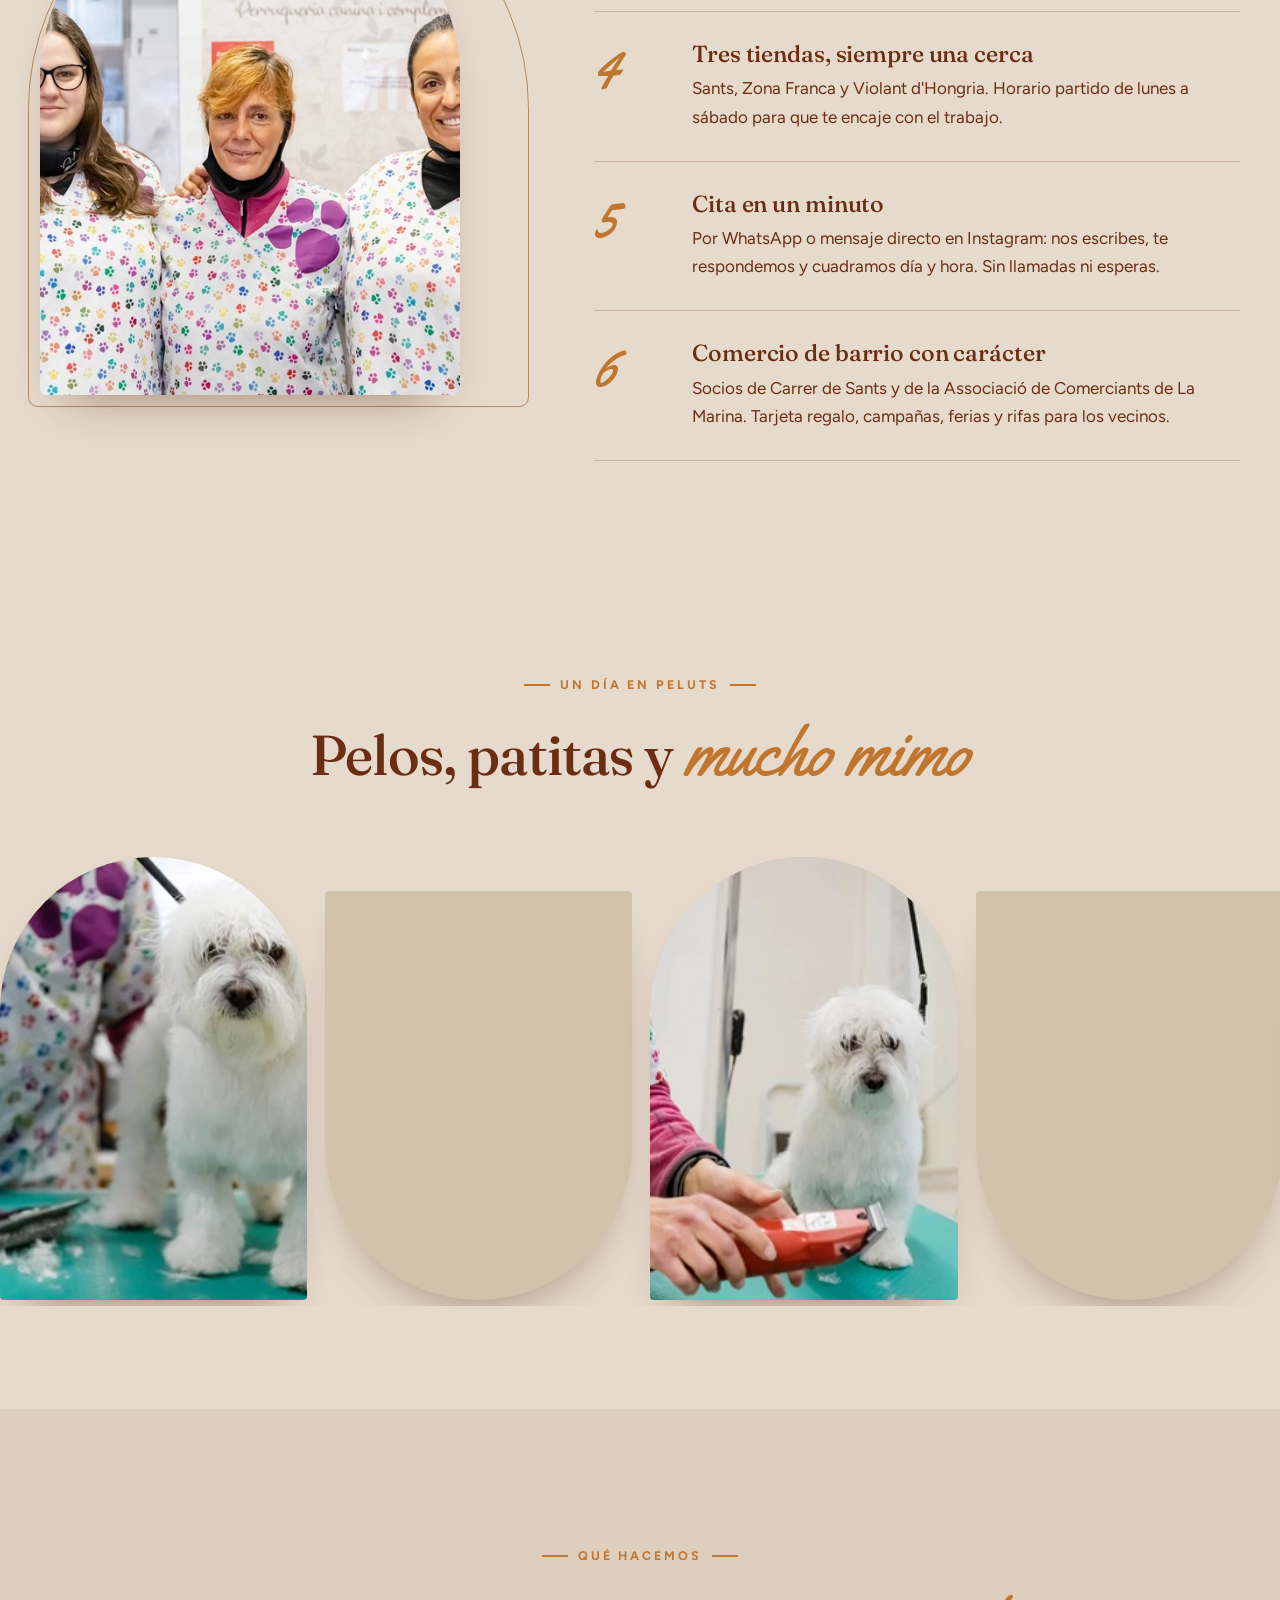
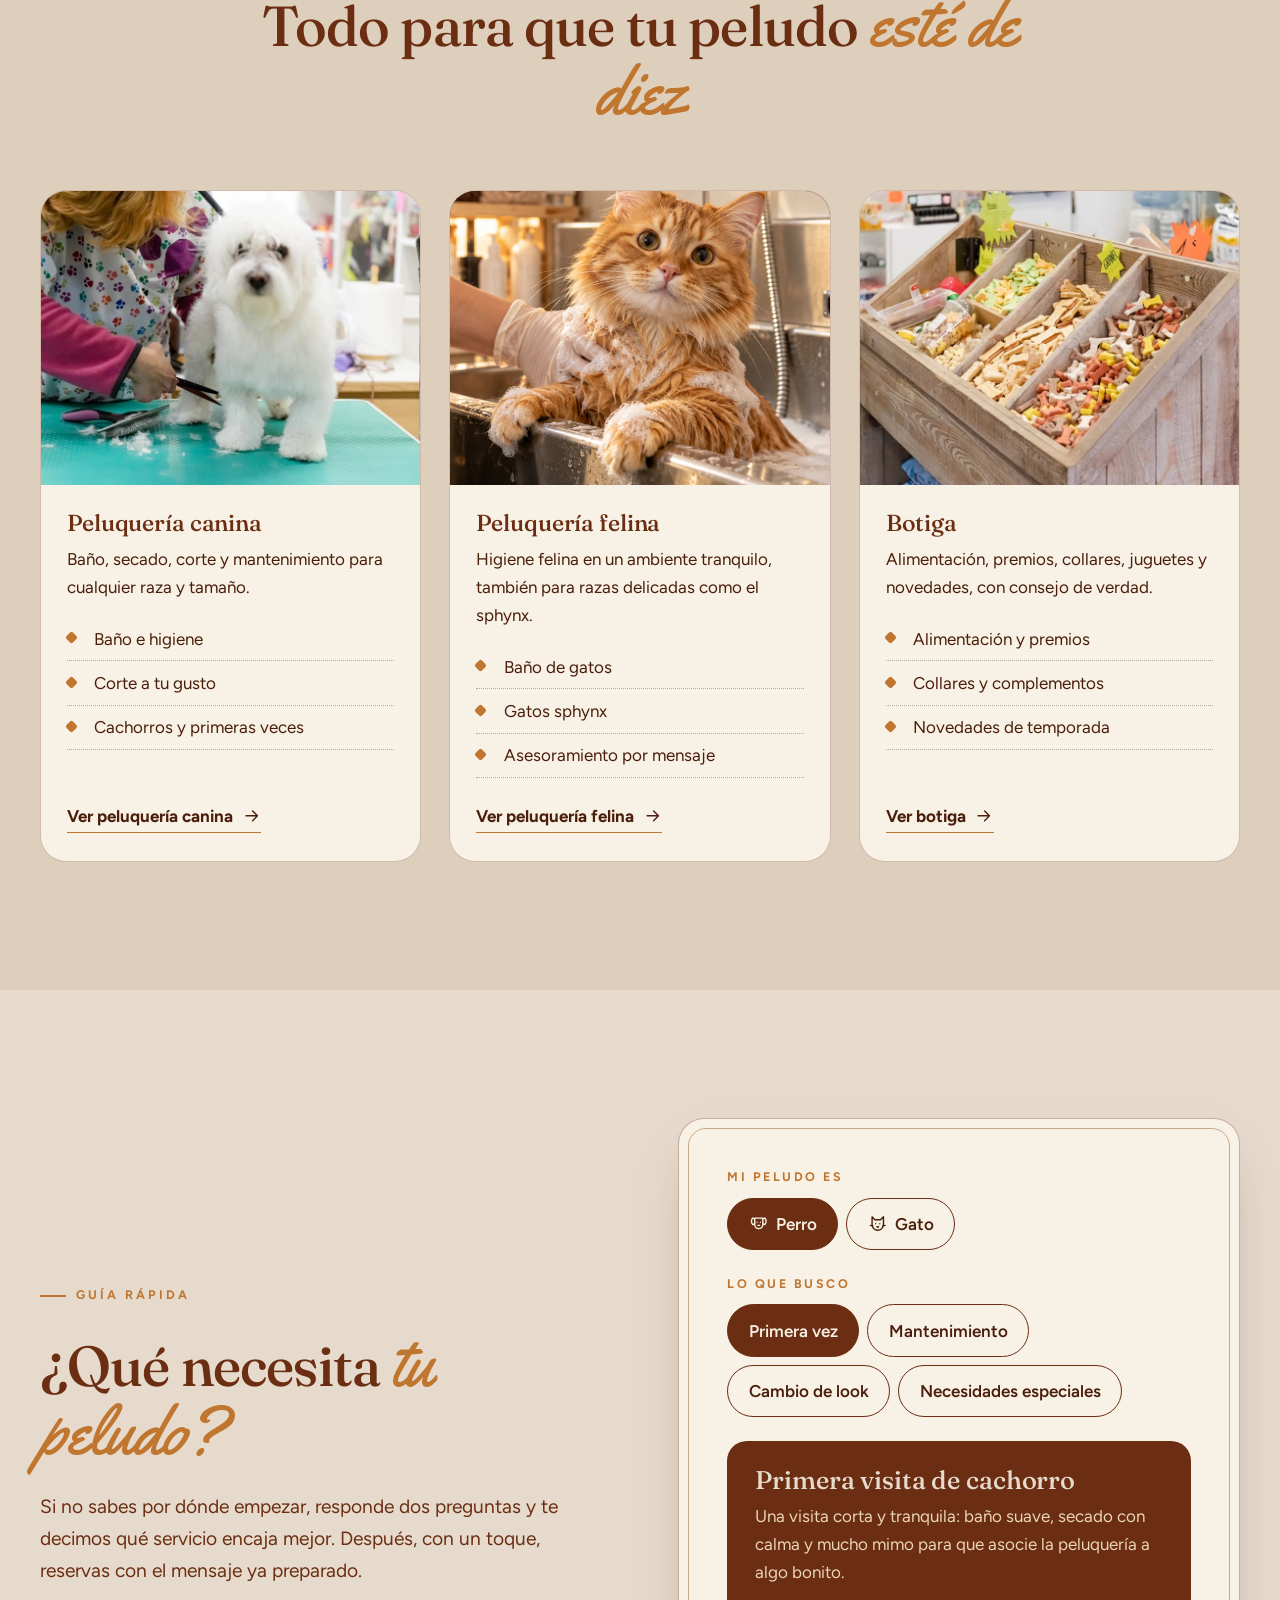
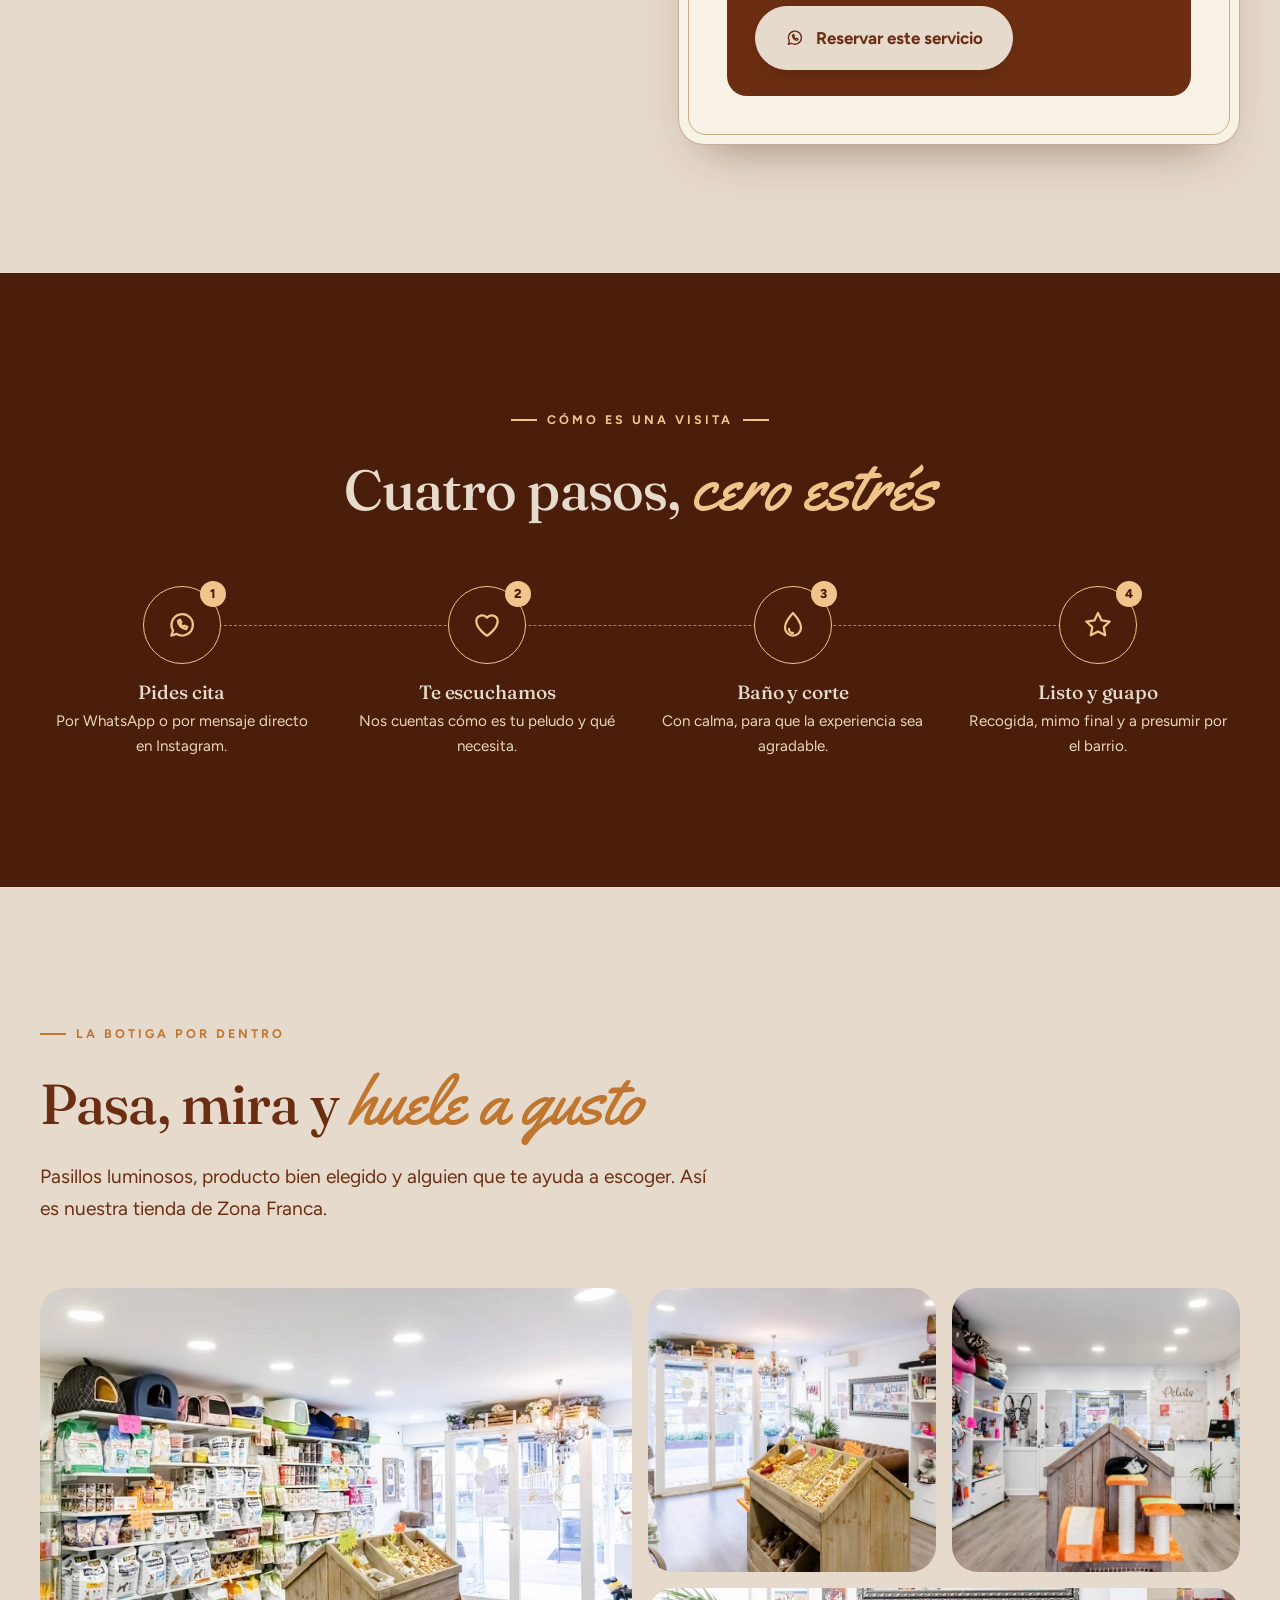
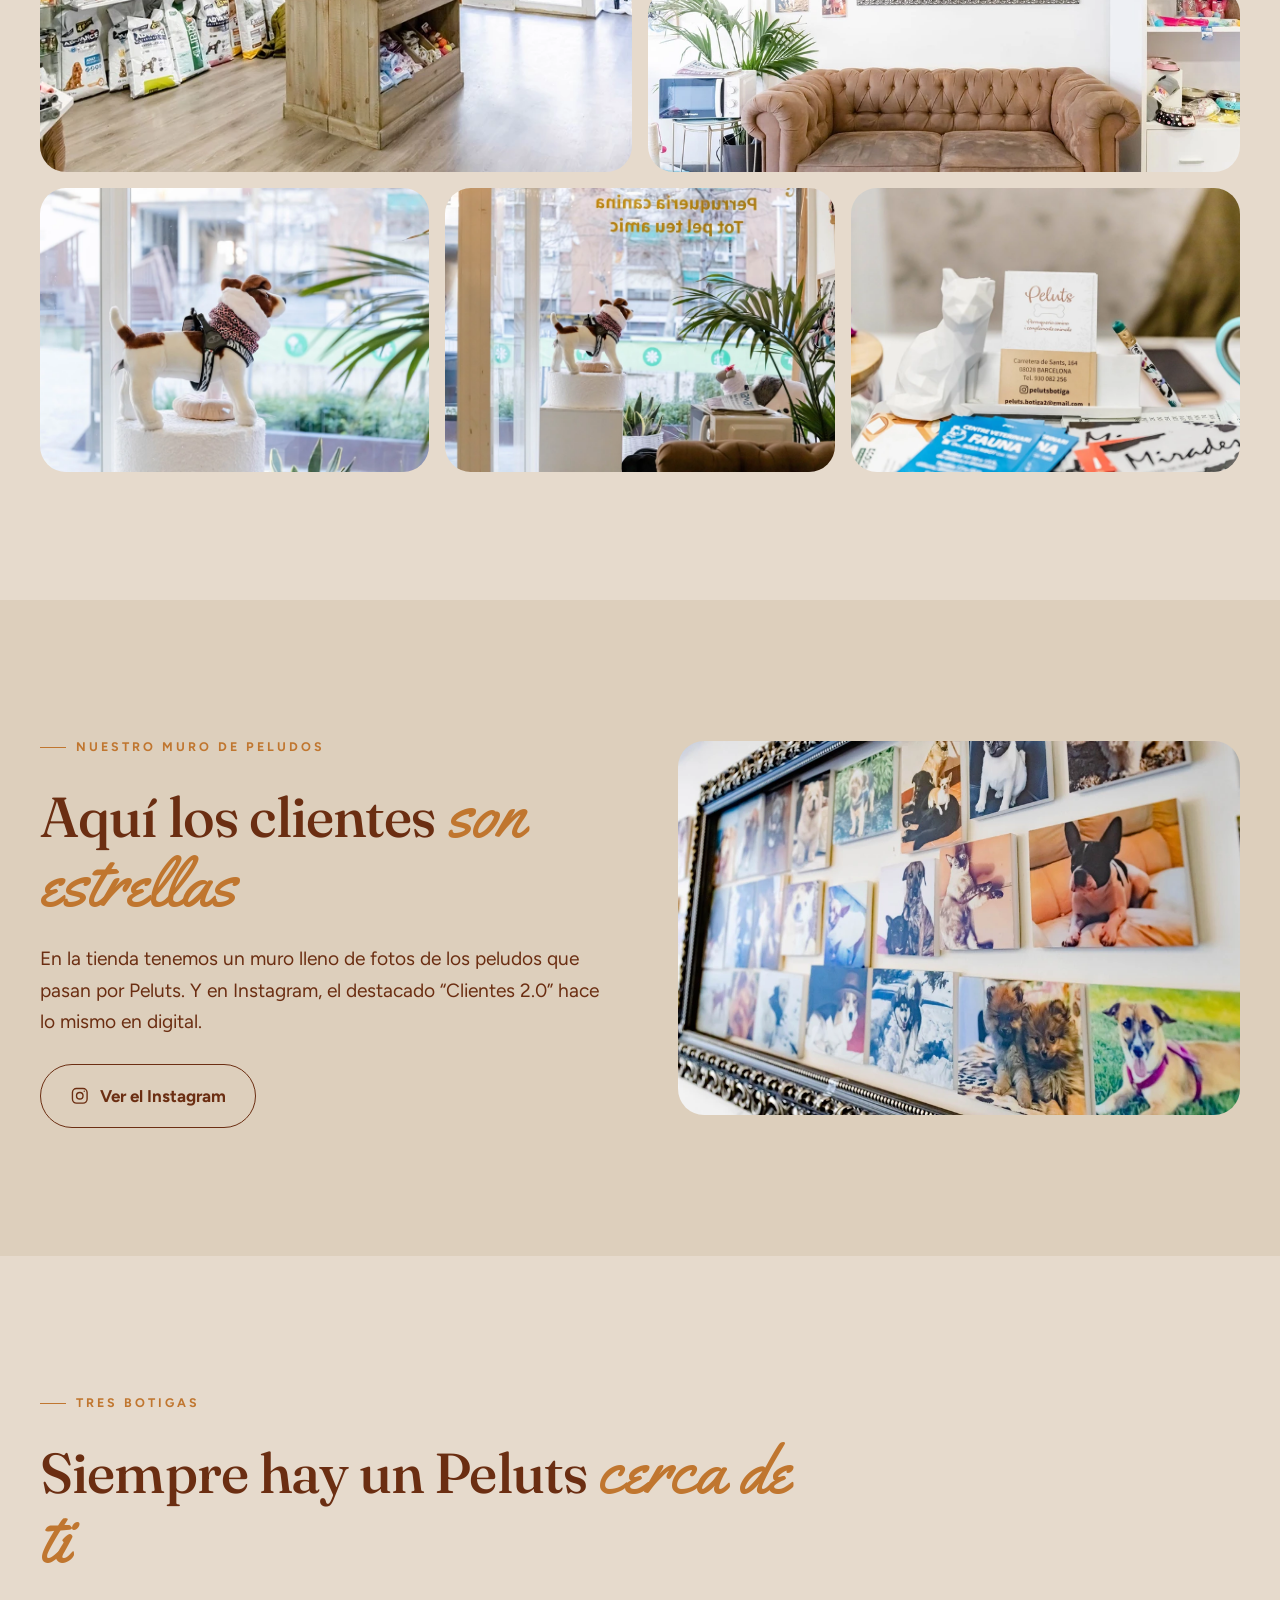
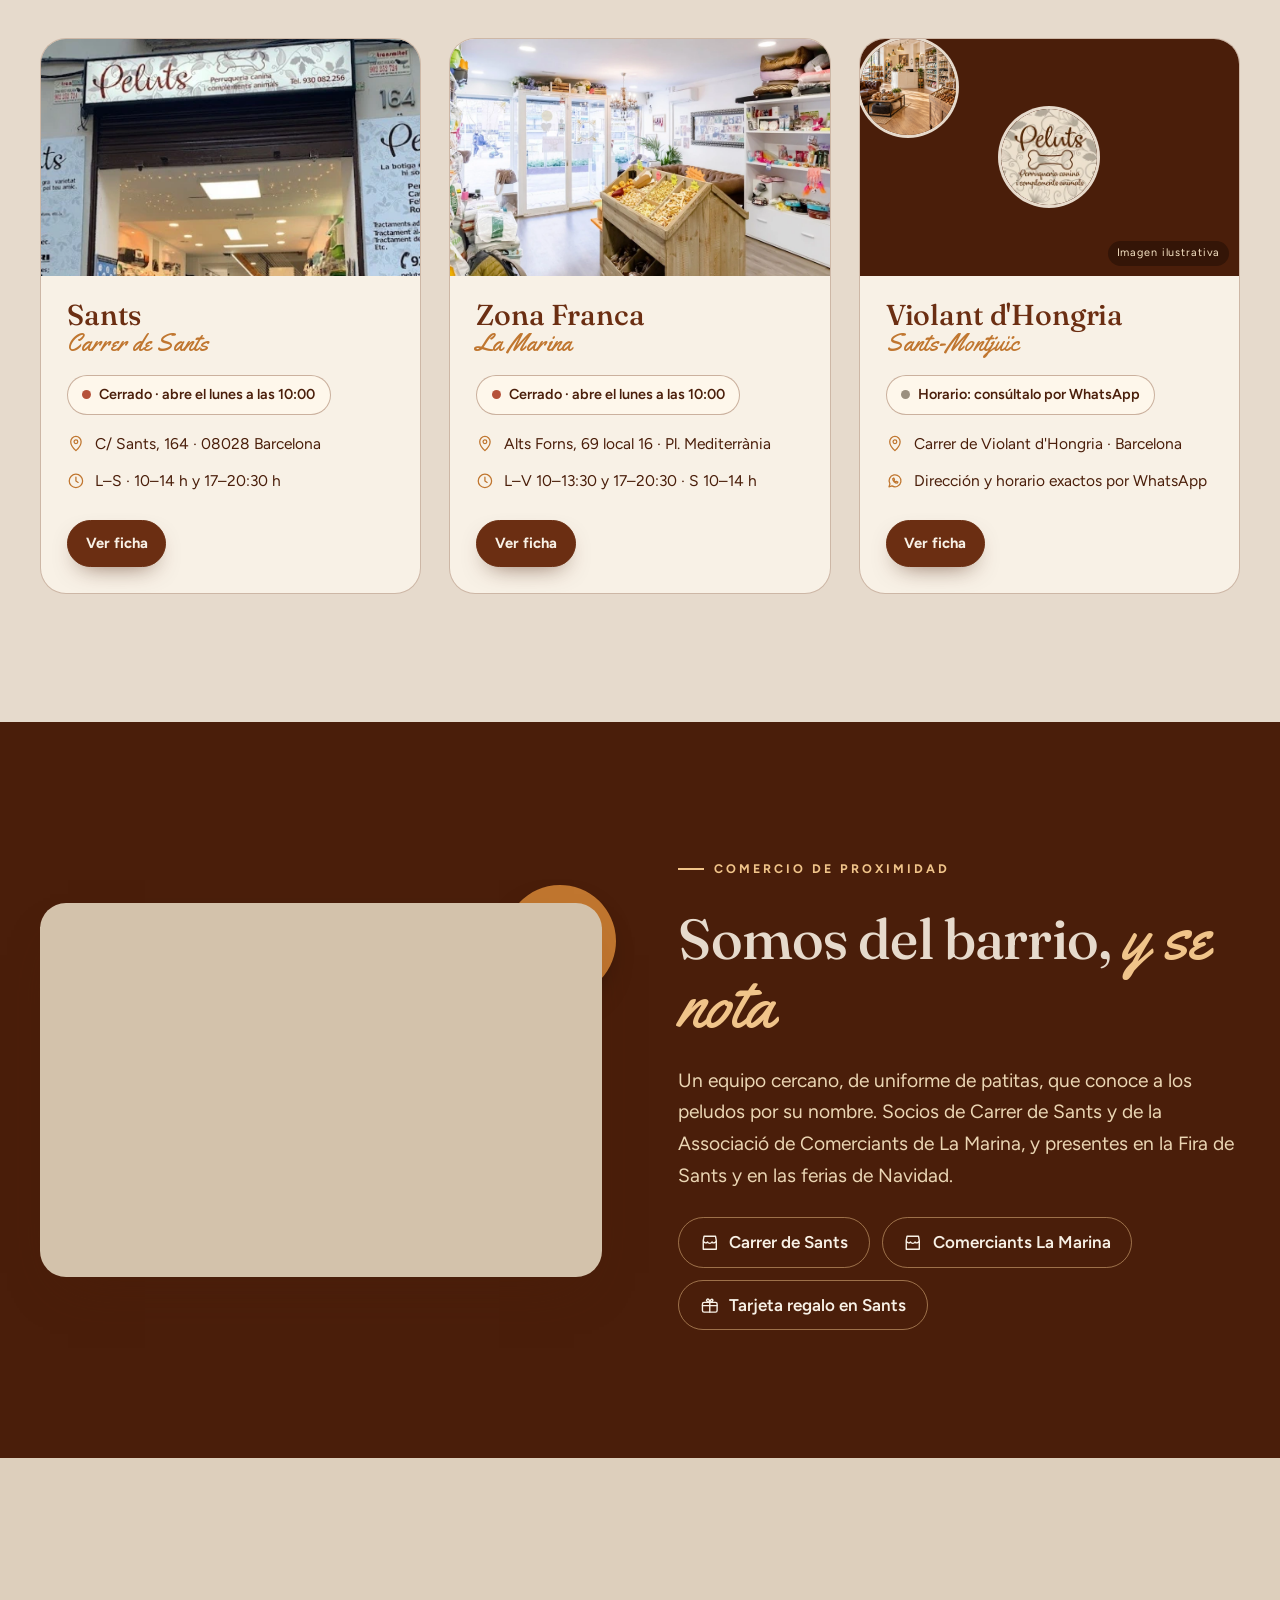
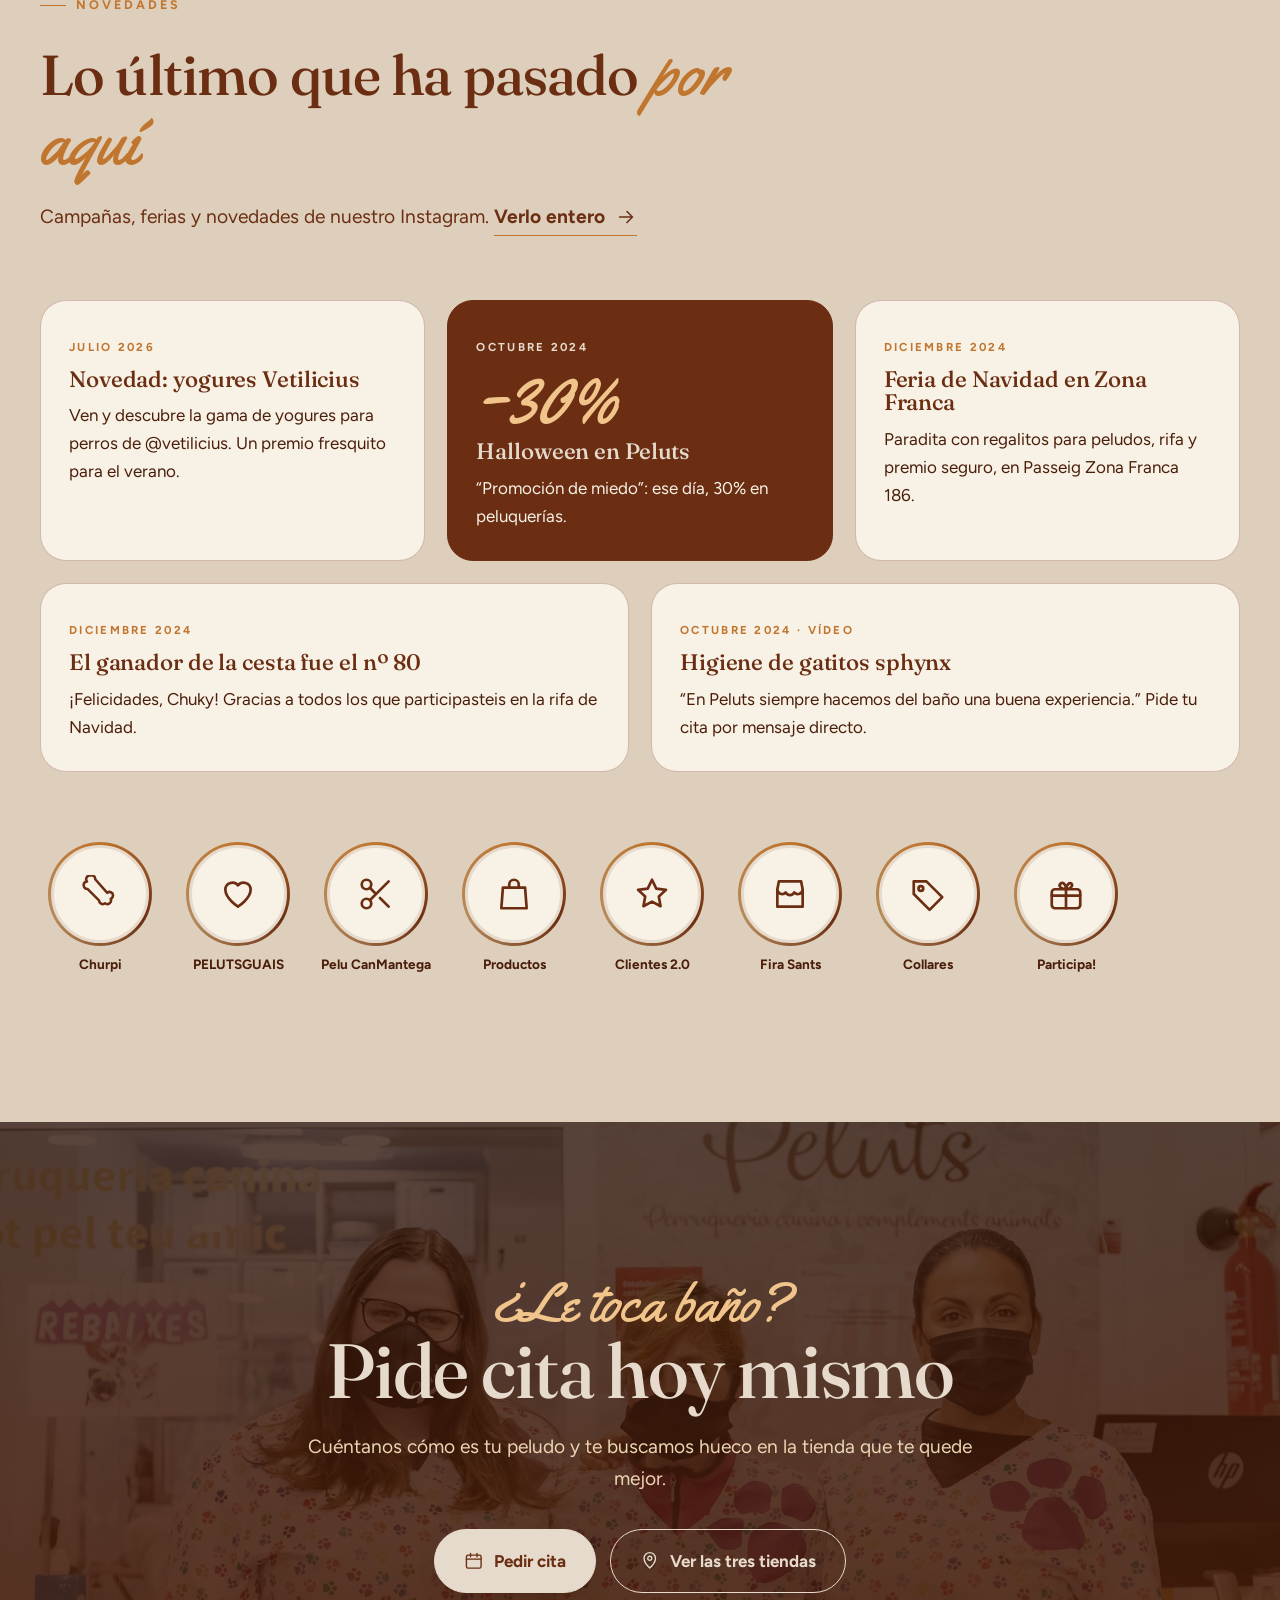
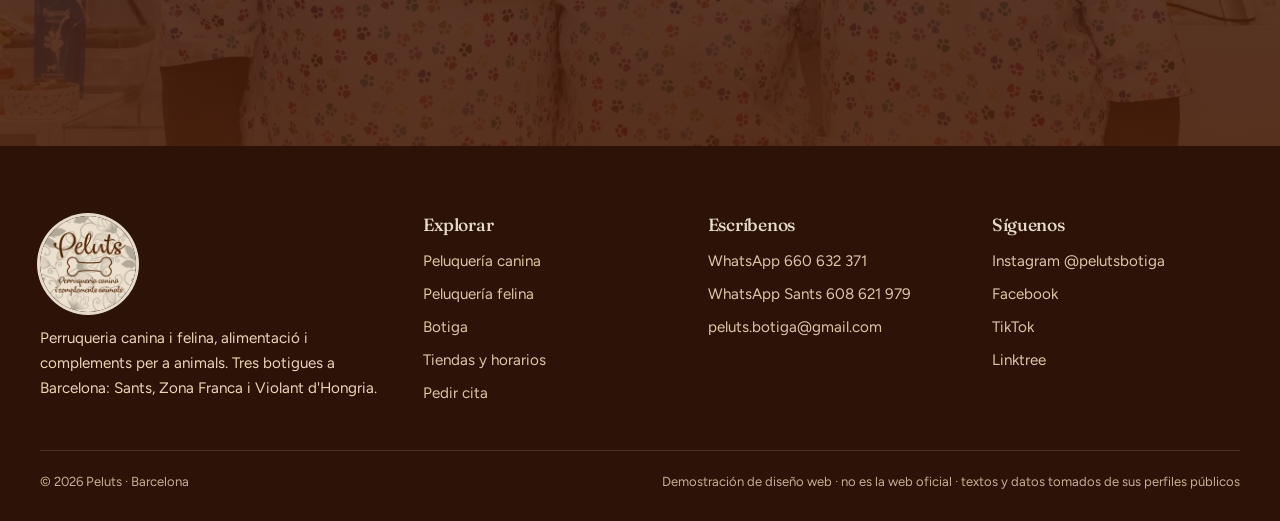
==== commit 03fcfd8a: "Interruptor de fondo en la barra superior, visible en todas las páginas Co-Authored-By: Claude Sonne" ====
--- a/index.html
+++ b/index.html
@@ -54,7 +54,7 @@
 <a class="skip" href="#contenido">Saltar al contenido</a>
 <div class="intro" aria-hidden="true"><div class="intro-core"><div class="intro-seal"><img src="assets/img/logo-420.webp" width="420" height="420" alt=""></div><p class="intro-txt">Bienvenido, peludo</p><p class="intro-skip">Toca para entrar</p></div></div>
 <div class="topbar">
-<div class="ann" role="region" aria-label="Avisos importantes"><div class="ann-viewport"><div class="ann-track"><a class="ann-it" href="cita.html"><svg class="ico " aria-hidden="true"><use href="#i-wa"/></svg><span><b>Pide cita por WhatsApp</b> 660 632 371</span></a><i class="ann-sep" aria-hidden="true">✦</i><a class="ann-it" href="tienda.html"><svg class="ico " aria-hidden="true"><use href="#i-star"/></svg><span><b>NOVEDAD</b> Yogures @vetilicius para perros, ya en tienda</span></a><i class="ann-sep" aria-hidden="true">✦</i><a class="ann-it" href="peluqueria.html"><svg class="ico " aria-hidden="true"><use href="#i-scissors"/></svg><span><b>Peluquería canina y felina</b> con cita previa · también gatos sphynx</span></a><i class="ann-sep" aria-hidden="true">✦</i><a class="ann-it" href="tiendas.html#sants"><svg class="ico " aria-hidden="true"><use href="#i-gift"/></svg><span><b>Tarjeta regalo</b> admitida en la tienda de Sants (Carrer de Sants)</span></a><i class="ann-sep" aria-hidden="true">✦</i><a class="ann-it" href="tiendas.html#sants"><svg class="ico " aria-hidden="true"><use href="#i-clock"/></svg><span><b>Sants</b> <span data-live="sants">consultando horario…</span></span></a><i class="ann-sep" aria-hidden="true">✦</i><a class="ann-it" href="tiendas.html#zonafranca"><svg class="ico " aria-hidden="true"><use href="#i-clock"/></svg><span><b>Zona Franca</b> <span data-live="zf">consultando horario…</span></span></a><i class="ann-sep" aria-hidden="true">✦</i><a class="ann-it" href="https://www.instagram.com/pelutsbotiga/" target="_blank" rel="noopener"><svg class="ico " aria-hidden="true"><use href="#i-ig"/></svg><span><b>Instagram @pelutsbotiga</b> ferias, campañas y novedades</span></a><i class="ann-sep" aria-hidden="true">✦</i><a class="ann-it" href="https://www.instagram.com/pelutsbotiga/" target="_blank" rel="noopener"><svg class="ico " aria-hidden="true"><use href="#i-tree"/></svg><span><b>Horarios de fiestas</b> los avisamos siempre en Instagram</span></a><i class="ann-sep" aria-hidden="true">✦</i><span class="ann-dup" aria-hidden="true"><a class="ann-it" href="cita.html"><svg class="ico " aria-hidden="true"><use href="#i-wa"/></svg><span><b>Pide cita por WhatsApp</b> 660 632 371</span></a><i class="ann-sep" aria-hidden="true">✦</i><a class="ann-it" href="tienda.html"><svg class="ico " aria-hidden="true"><use href="#i-star"/></svg><span><b>NOVEDAD</b> Yogures @vetilicius para perros, ya en tienda</span></a><i class="ann-sep" aria-hidden="true">✦</i><a class="ann-it" href="peluqueria.html"><svg class="ico " aria-hidden="true"><use href="#i-scissors"/></svg><span><b>Peluquería canina y felina</b> con cita previa · también gatos sphynx</span></a><i class="ann-sep" aria-hidden="true">✦</i><a class="ann-it" href="tiendas.html#sants"><svg class="ico " aria-hidden="true"><use href="#i-gift"/></svg><span><b>Tarjeta regalo</b> admitida en la tienda de Sants (Carrer de Sants)</span></a><i class="ann-sep" aria-hidden="true">✦</i><a class="ann-it" href="tiendas.html#sants"><svg class="ico " aria-hidden="true"><use href="#i-clock"/></svg><span><b>Sants</b> <span data-live="sants">consultando horario…</span></span></a><i class="ann-sep" aria-hidden="true">✦</i><a class="ann-it" href="tiendas.html#zonafranca"><svg class="ico " aria-hidden="true"><use href="#i-clock"/></svg><span><b>Zona Franca</b> <span data-live="zf">consultando horario…</span></span></a><i class="ann-sep" aria-hidden="true">✦</i><a class="ann-it" href="https://www.instagram.com/pelutsbotiga/" target="_blank" rel="noopener"><svg class="ico " aria-hidden="true"><use href="#i-ig"/></svg><span><b>Instagram @pelutsbotiga</b> ferias, campañas y novedades</span></a><i class="ann-sep" aria-hidden="true">✦</i><a class="ann-it" href="https://www.instagram.com/pelutsbotiga/" target="_blank" rel="noopener"><svg class="ico " aria-hidden="true"><use href="#i-tree"/></svg><span><b>Horarios de fiestas</b> los avisamos siempre en Instagram</span></a><i class="ann-sep" aria-hidden="true">✦</i></span></div></div><button class="ann-pause" type="button" aria-label="Pausar avisos" aria-pressed="false"><svg class="ico " aria-hidden="true"><use href="#i-pause"/></svg></button></div>
+<div class="ann" role="region" aria-label="Avisos importantes"><div class="ann-viewport"><div class="ann-track"><a class="ann-it" href="cita.html"><svg class="ico " aria-hidden="true"><use href="#i-wa"/></svg><span><b>Pide cita por WhatsApp</b> 660 632 371</span></a><i class="ann-sep" aria-hidden="true">✦</i><a class="ann-it" href="tienda.html"><svg class="ico " aria-hidden="true"><use href="#i-star"/></svg><span><b>NOVEDAD</b> Yogures @vetilicius para perros, ya en tienda</span></a><i class="ann-sep" aria-hidden="true">✦</i><a class="ann-it" href="peluqueria.html"><svg class="ico " aria-hidden="true"><use href="#i-scissors"/></svg><span><b>Peluquería canina y felina</b> con cita previa · también gatos sphynx</span></a><i class="ann-sep" aria-hidden="true">✦</i><a class="ann-it" href="tiendas.html#sants"><svg class="ico " aria-hidden="true"><use href="#i-gift"/></svg><span><b>Tarjeta regalo</b> admitida en la tienda de Sants (Carrer de Sants)</span></a><i class="ann-sep" aria-hidden="true">✦</i><a class="ann-it" href="tiendas.html#sants"><svg class="ico " aria-hidden="true"><use href="#i-clock"/></svg><span><b>Sants</b> <span data-live="sants">consultando horario…</span></span></a><i class="ann-sep" aria-hidden="true">✦</i><a class="ann-it" href="tiendas.html#zonafranca"><svg class="ico " aria-hidden="true"><use href="#i-clock"/></svg><span><b>Zona Franca</b> <span data-live="zf">consultando horario…</span></span></a><i class="ann-sep" aria-hidden="true">✦</i><a class="ann-it" href="https://www.instagram.com/pelutsbotiga/" target="_blank" rel="noopener"><svg class="ico " aria-hidden="true"><use href="#i-ig"/></svg><span><b>Instagram @pelutsbotiga</b> ferias, campañas y novedades</span></a><i class="ann-sep" aria-hidden="true">✦</i><a class="ann-it" href="https://www.instagram.com/pelutsbotiga/" target="_blank" rel="noopener"><svg class="ico " aria-hidden="true"><use href="#i-tree"/></svg><span><b>Horarios de fiestas</b> los avisamos siempre en Instagram</span></a><i class="ann-sep" aria-hidden="true">✦</i><span class="ann-dup" aria-hidden="true"><a class="ann-it" href="cita.html"><svg class="ico " aria-hidden="true"><use href="#i-wa"/></svg><span><b>Pide cita por WhatsApp</b> 660 632 371</span></a><i class="ann-sep" aria-hidden="true">✦</i><a class="ann-it" href="tienda.html"><svg class="ico " aria-hidden="true"><use href="#i-star"/></svg><span><b>NOVEDAD</b> Yogures @vetilicius para perros, ya en tienda</span></a><i class="ann-sep" aria-hidden="true">✦</i><a class="ann-it" href="peluqueria.html"><svg class="ico " aria-hidden="true"><use href="#i-scissors"/></svg><span><b>Peluquería canina y felina</b> con cita previa · también gatos sphynx</span></a><i class="ann-sep" aria-hidden="true">✦</i><a class="ann-it" href="tiendas.html#sants"><svg class="ico " aria-hidden="true"><use href="#i-gift"/></svg><span><b>Tarjeta regalo</b> admitida en la tienda de Sants (Carrer de Sants)</span></a><i class="ann-sep" aria-hidden="true">✦</i><a class="ann-it" href="tiendas.html#sants"><svg class="ico " aria-hidden="true"><use href="#i-clock"/></svg><span><b>Sants</b> <span data-live="sants">consultando horario…</span></span></a><i class="ann-sep" aria-hidden="true">✦</i><a class="ann-it" href="tiendas.html#zonafranca"><svg class="ico " aria-hidden="true"><use href="#i-clock"/></svg><span><b>Zona Franca</b> <span data-live="zf">consultando horario…</span></span></a><i class="ann-sep" aria-hidden="true">✦</i><a class="ann-it" href="https://www.instagram.com/pelutsbotiga/" target="_blank" rel="noopener"><svg class="ico " aria-hidden="true"><use href="#i-ig"/></svg><span><b>Instagram @pelutsbotiga</b> ferias, campañas y novedades</span></a><i class="ann-sep" aria-hidden="true">✦</i><a class="ann-it" href="https://www.instagram.com/pelutsbotiga/" target="_blank" rel="noopener"><svg class="ico " aria-hidden="true"><use href="#i-tree"/></svg><span><b>Horarios de fiestas</b> los avisamos siempre en Instagram</span></a><i class="ann-sep" aria-hidden="true">✦</i></span></div></div><div class="fondo-sw in-ann" role="group" aria-label="Elegir fondo (demostración)"><span>Fondo</span><button type="button" data-f="limpio" aria-pressed="true">Limpio</button><button type="button" data-f="floral" aria-pressed="false">Floral</button></div><button class="ann-pause" type="button" aria-label="Pausar avisos" aria-pressed="false"><svg class="ico " aria-hidden="true"><use href="#i-pause"/></svg></button></div>
 <header class="site-header">
 <div class="progress" aria-hidden="true"><span></span><i><svg class="ico " aria-hidden="true"><use href="#i-bone"/></svg></i></div>
 <div class="wrap header-in">
@@ -229,7 +229,6 @@
 <div class="legal"><span>© <span id="year">2026</span> Peluts · Barcelona</span><span>Demostración de diseño web · no es la web oficial · textos y datos tomados de sus perfiles públicos</span></div>
 </div></footer>
 <a class="fab" href="https://wa.me/34660632371?text=%C2%A1Hola%20Peluts!" target="_blank" rel="noopener" aria-label="Escribir por WhatsApp"><svg class="ico " aria-hidden="true"><use href="#i-wa"/></svg></a>
-<div class="fondo-sw" role="group" aria-label="Elegir fondo (demostración)"><span>Fondo</span><button type="button" data-f="limpio" aria-pressed="true">Limpio</button><button type="button" data-f="floral" aria-pressed="false">Floral</button></div>
 <script src="assets/js/site.js" defer></script>
 </body>
 </html>
--- a/assets/css/site.css
+++ b/assets/css/site.css
@@ -496,8 +496,8 @@
 
 /* ================= MODOS DE FONDO (demo: limpio / floral) ================= */
 html[data-fondo="floral"]{--img-crema:url(../img/flor-crema.webp);--img-papel:url(../img/flor-papel.webp);--img-choco:url(../img/flor-choco.webp);--img-noche:url(../img/flor-noche.webp)}
-html[data-fondo="floral"].has-patron{--img-crema:url(../img/patron-floral.webp);--img-papel:url(../img/patron-floral.webp);--tile:900px}
-html[data-fondo="floral"].has-patron.has-osc{--img-choco:url(../img/patron-floral-oscuro.webp);--img-noche:url(../img/patron-floral-oscuro.webp)}
+html[data-fondo="floral"].has-patron{--img-crema:url(../img/patron-floral.webp);--img-papel:url(../img/patron-floral-papel.webp);--tile:820px}
+html[data-fondo="floral"].has-patron.has-osc{--img-choco:url(../img/patron-floral-oscuro.webp);--img-noche:url(../img/patron-floral-noche.webp)}
 /* en modo limpio, las secciones "papel" se diferencian solo por el tono */
 html:not([data-fondo="floral"]) .bg-papel{background-image:none}
 .fondo-sw{position:fixed;left:14px;bottom:14px;z-index:160;display:flex;align-items:center;gap:4px;background:rgba(44,18,7,.92);color:#F6E3C4;border-radius:999px;padding:5px 6px 5px 14px;font-size:.78rem;font-weight:700;letter-spacing:.06em;box-shadow:0 14px 30px -10px rgba(0,0,0,.5);backdrop-filter:blur(6px)}
@@ -507,3 +507,9 @@
 .fondo-sw button:not([aria-pressed=true]):hover{background:rgba(240,196,138,.2)}
 @media(max-width:600px){.fondo-sw{left:10px;bottom:10px;padding-left:10px}.fondo-sw span{display:none}}
 .ilus{position:absolute;right:10px;bottom:10px;z-index:3;background:rgba(44,18,7,.7);color:#F6E3C4;font-size:.68rem;letter-spacing:.08em;padding:.3em .8em;border-radius:999px;pointer-events:none}
+
+/* interruptor de fondo dentro del banner superior */
+.fondo-sw.in-ann{position:static;left:auto;bottom:auto;z-index:auto;height:40px;border-radius:0;background:rgba(240,196,138,.08);box-shadow:none;backdrop-filter:none;padding:0 8px 0 12px;border-left:1px solid rgba(240,196,138,.28);gap:2px;flex:none}
+.fondo-sw.in-ann span{opacity:.8}
+.fondo-sw.in-ann button{padding:.4em .85em;font-size:.76rem}
+@media(max-width:600px){.fondo-sw.in-ann{padding:0 4px 0 6px}.fondo-sw.in-ann span{display:none}.fondo-sw.in-ann button{padding:.4em .7em;font-size:.72rem}}
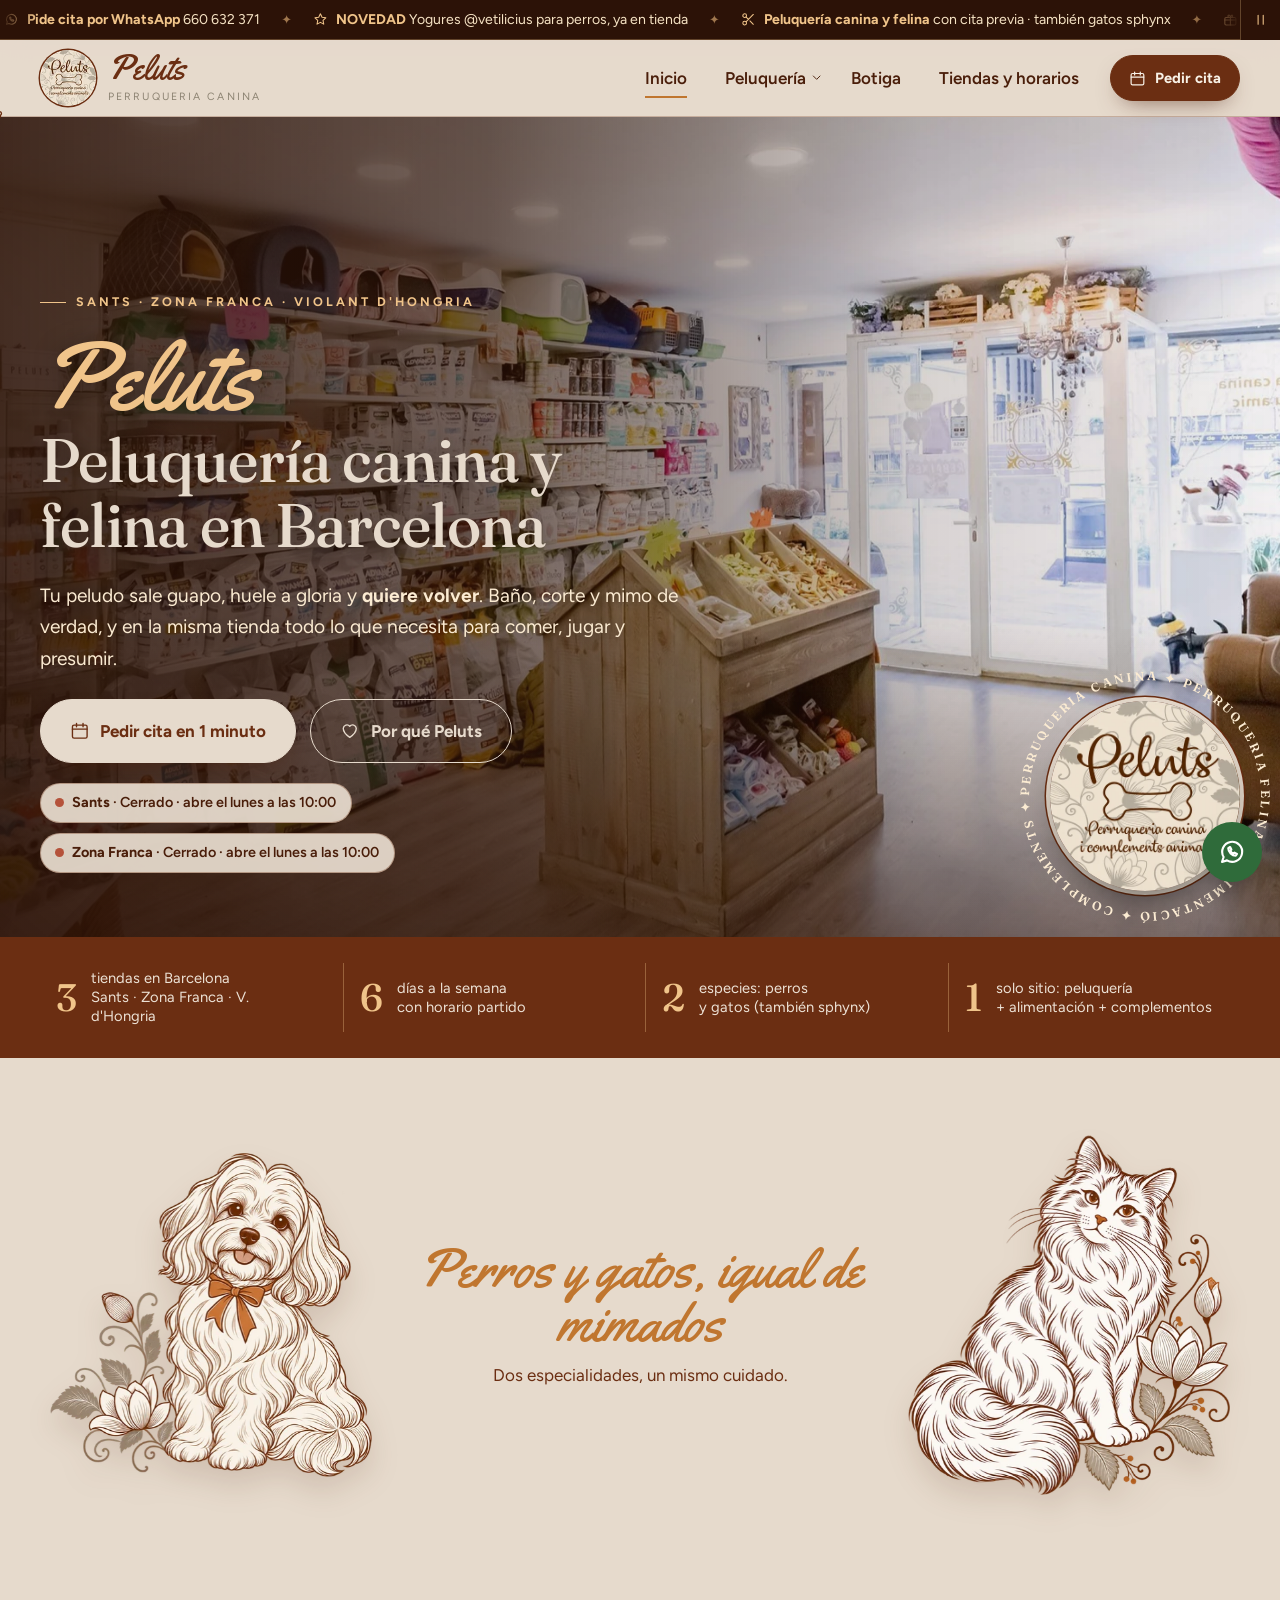
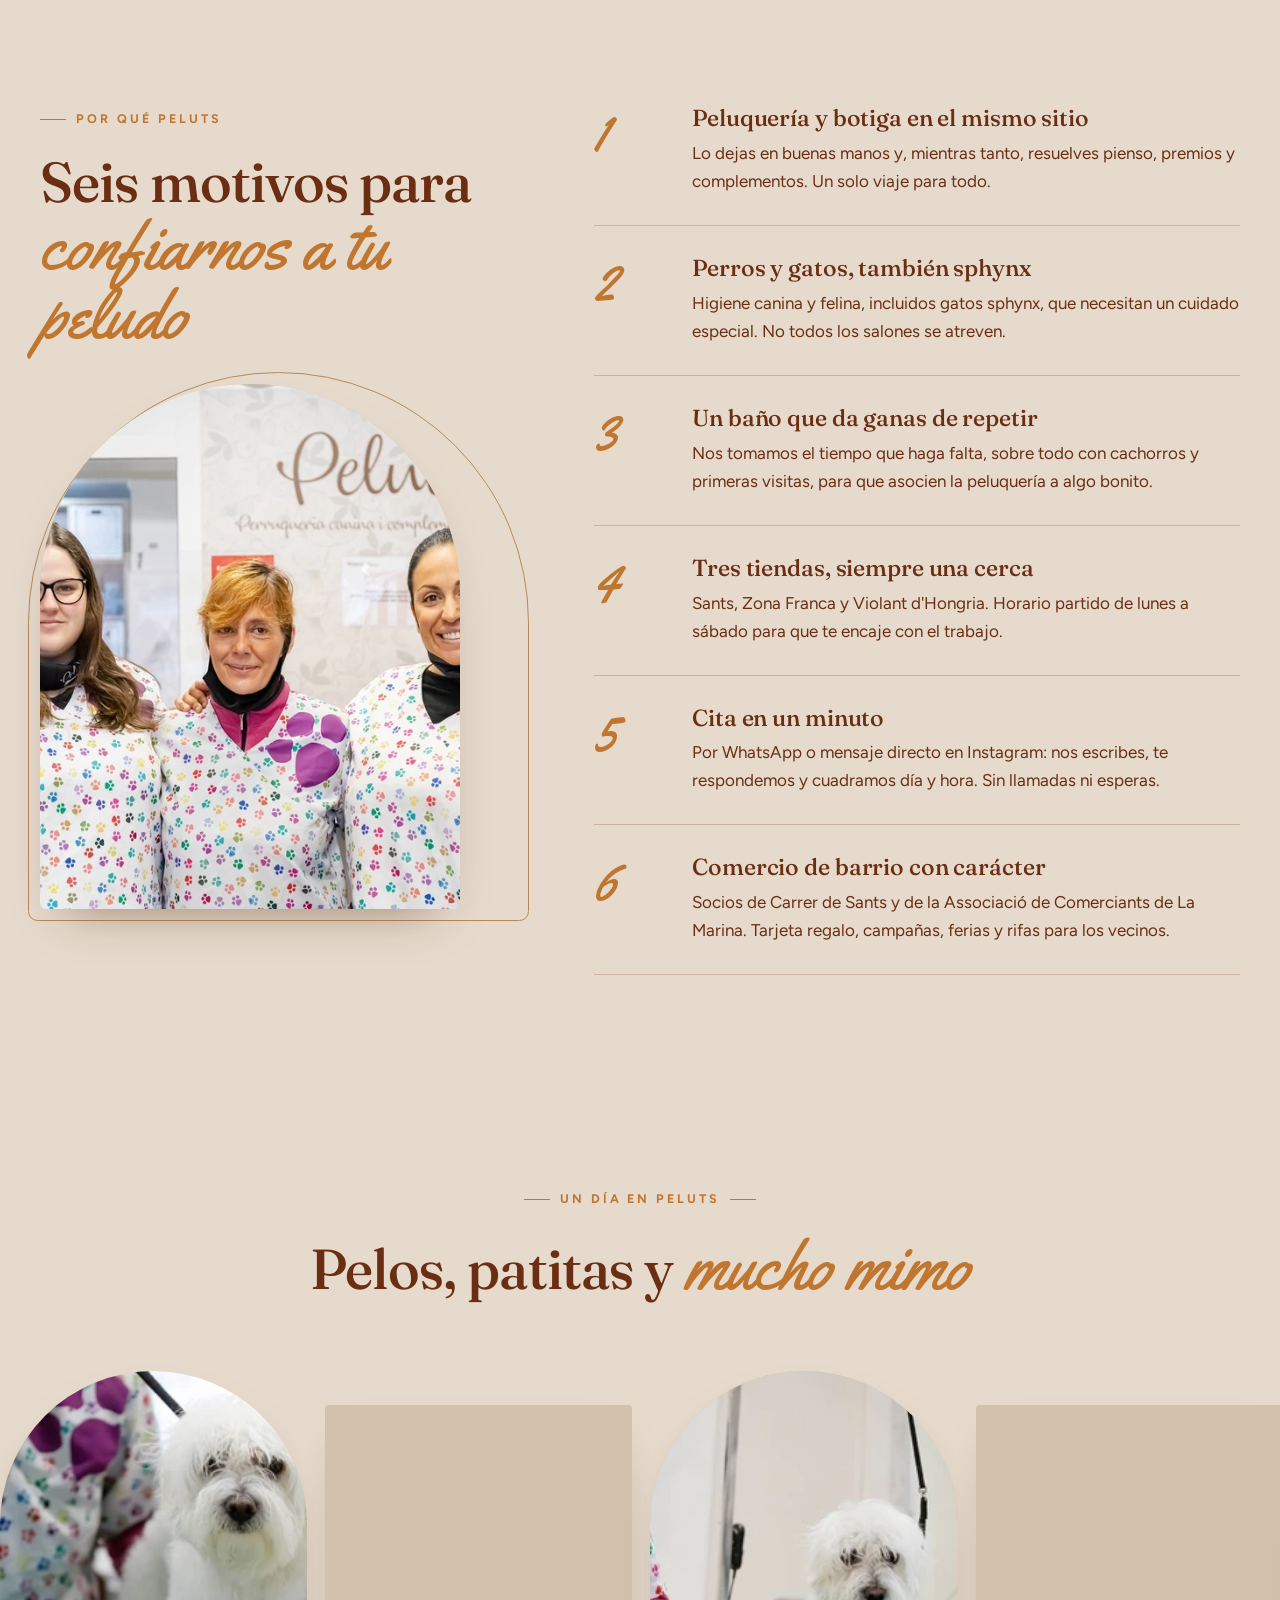
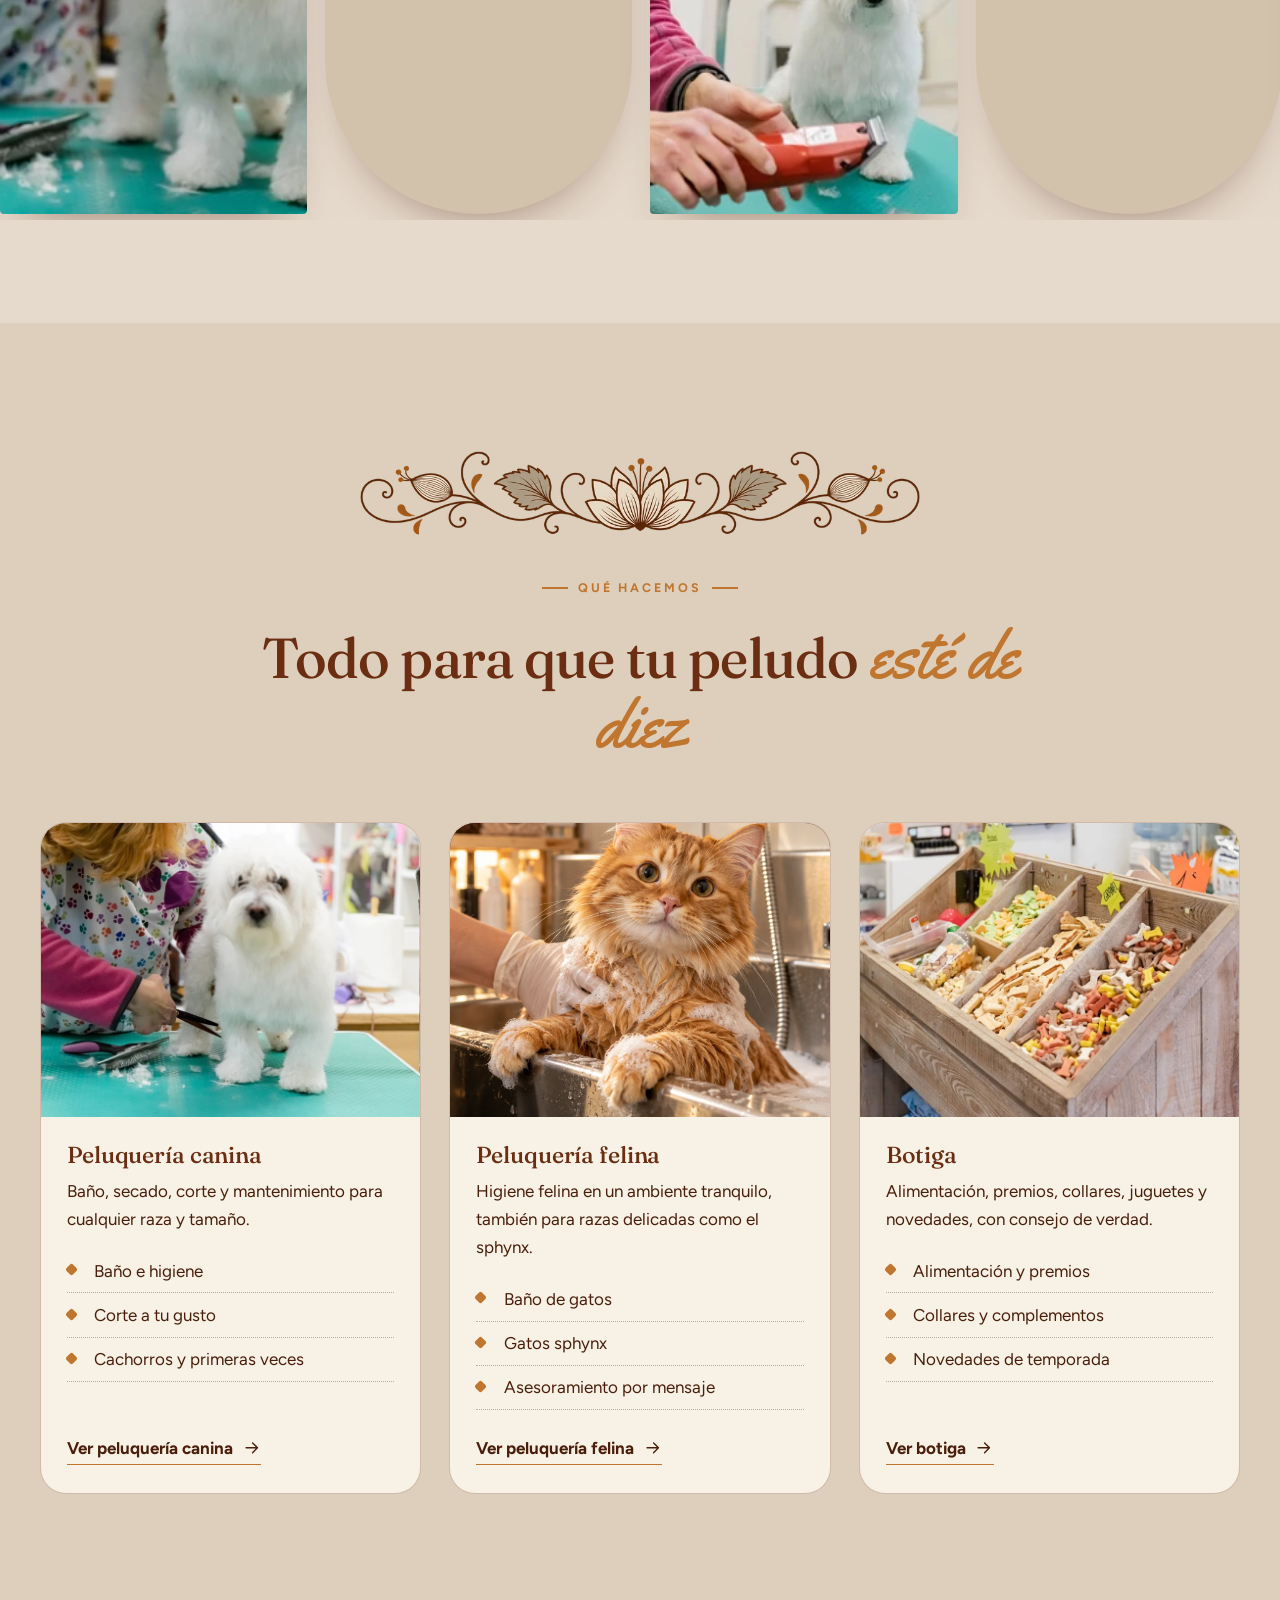
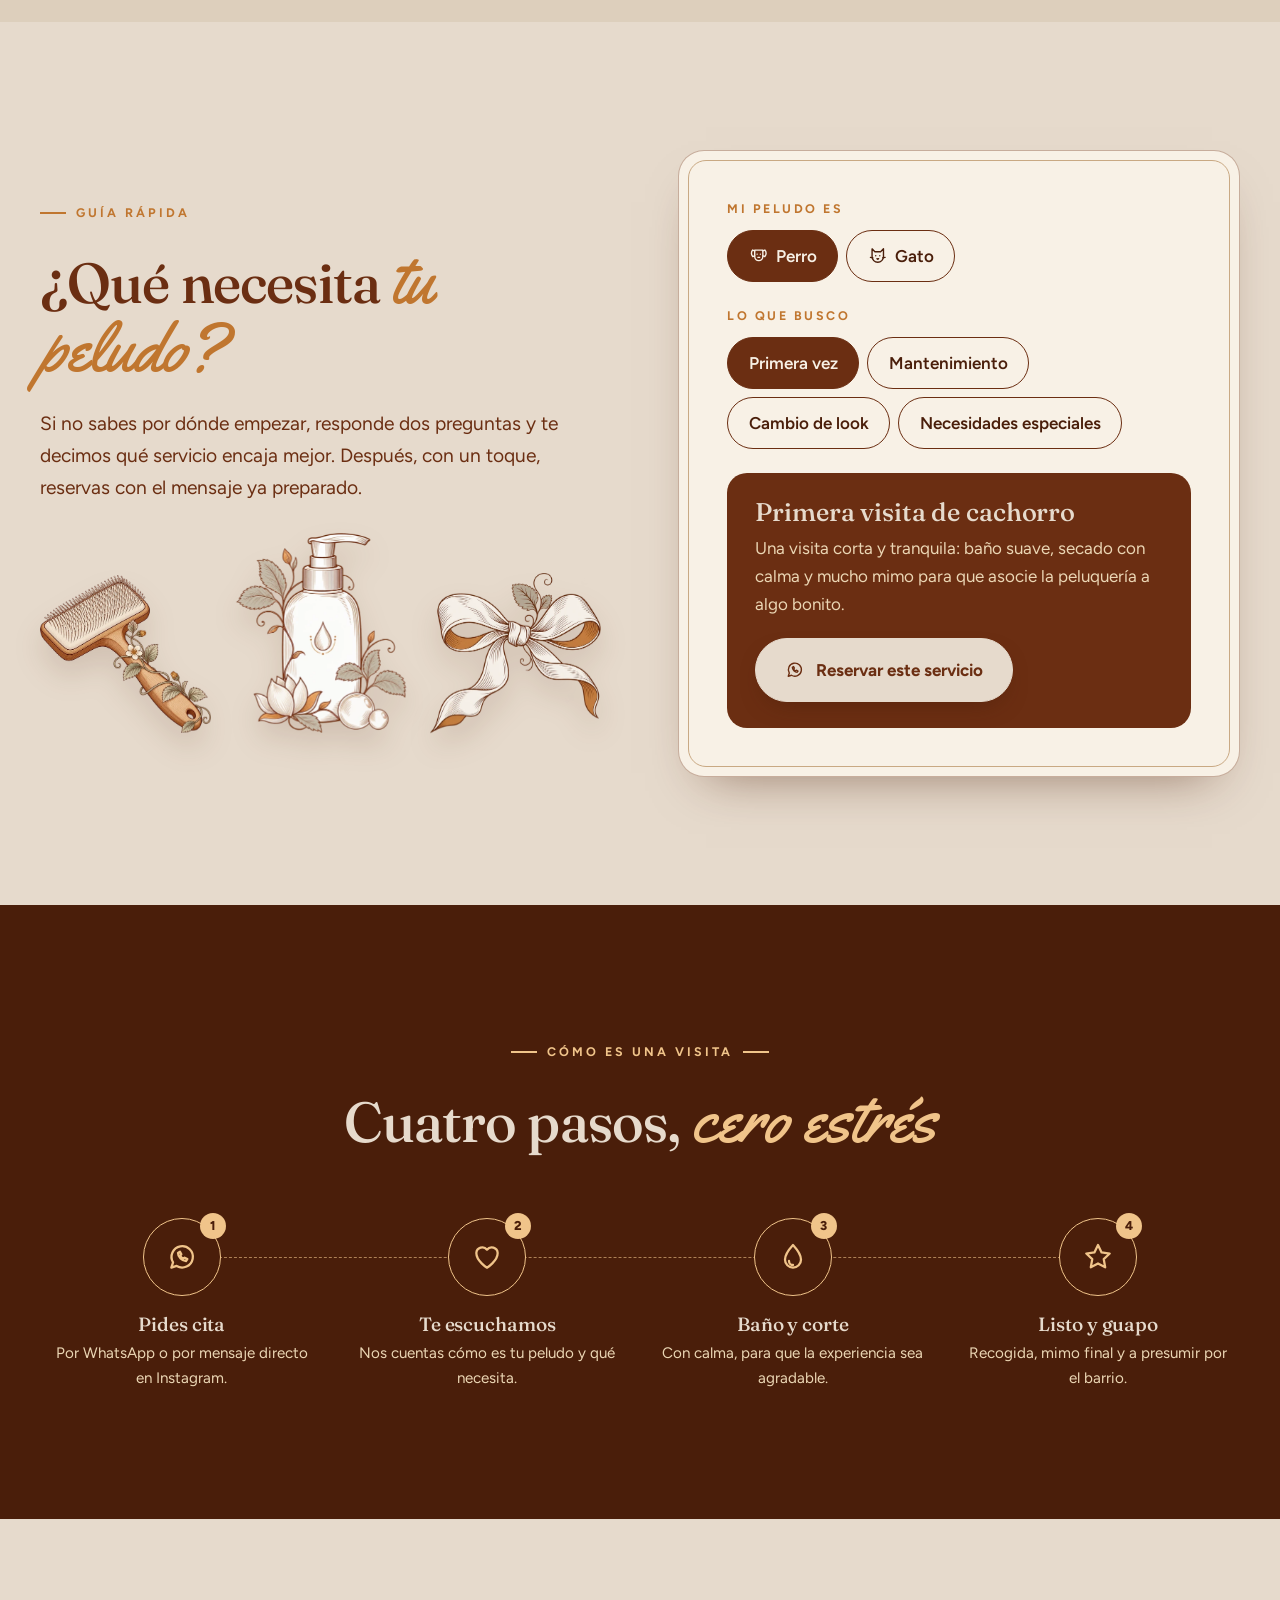
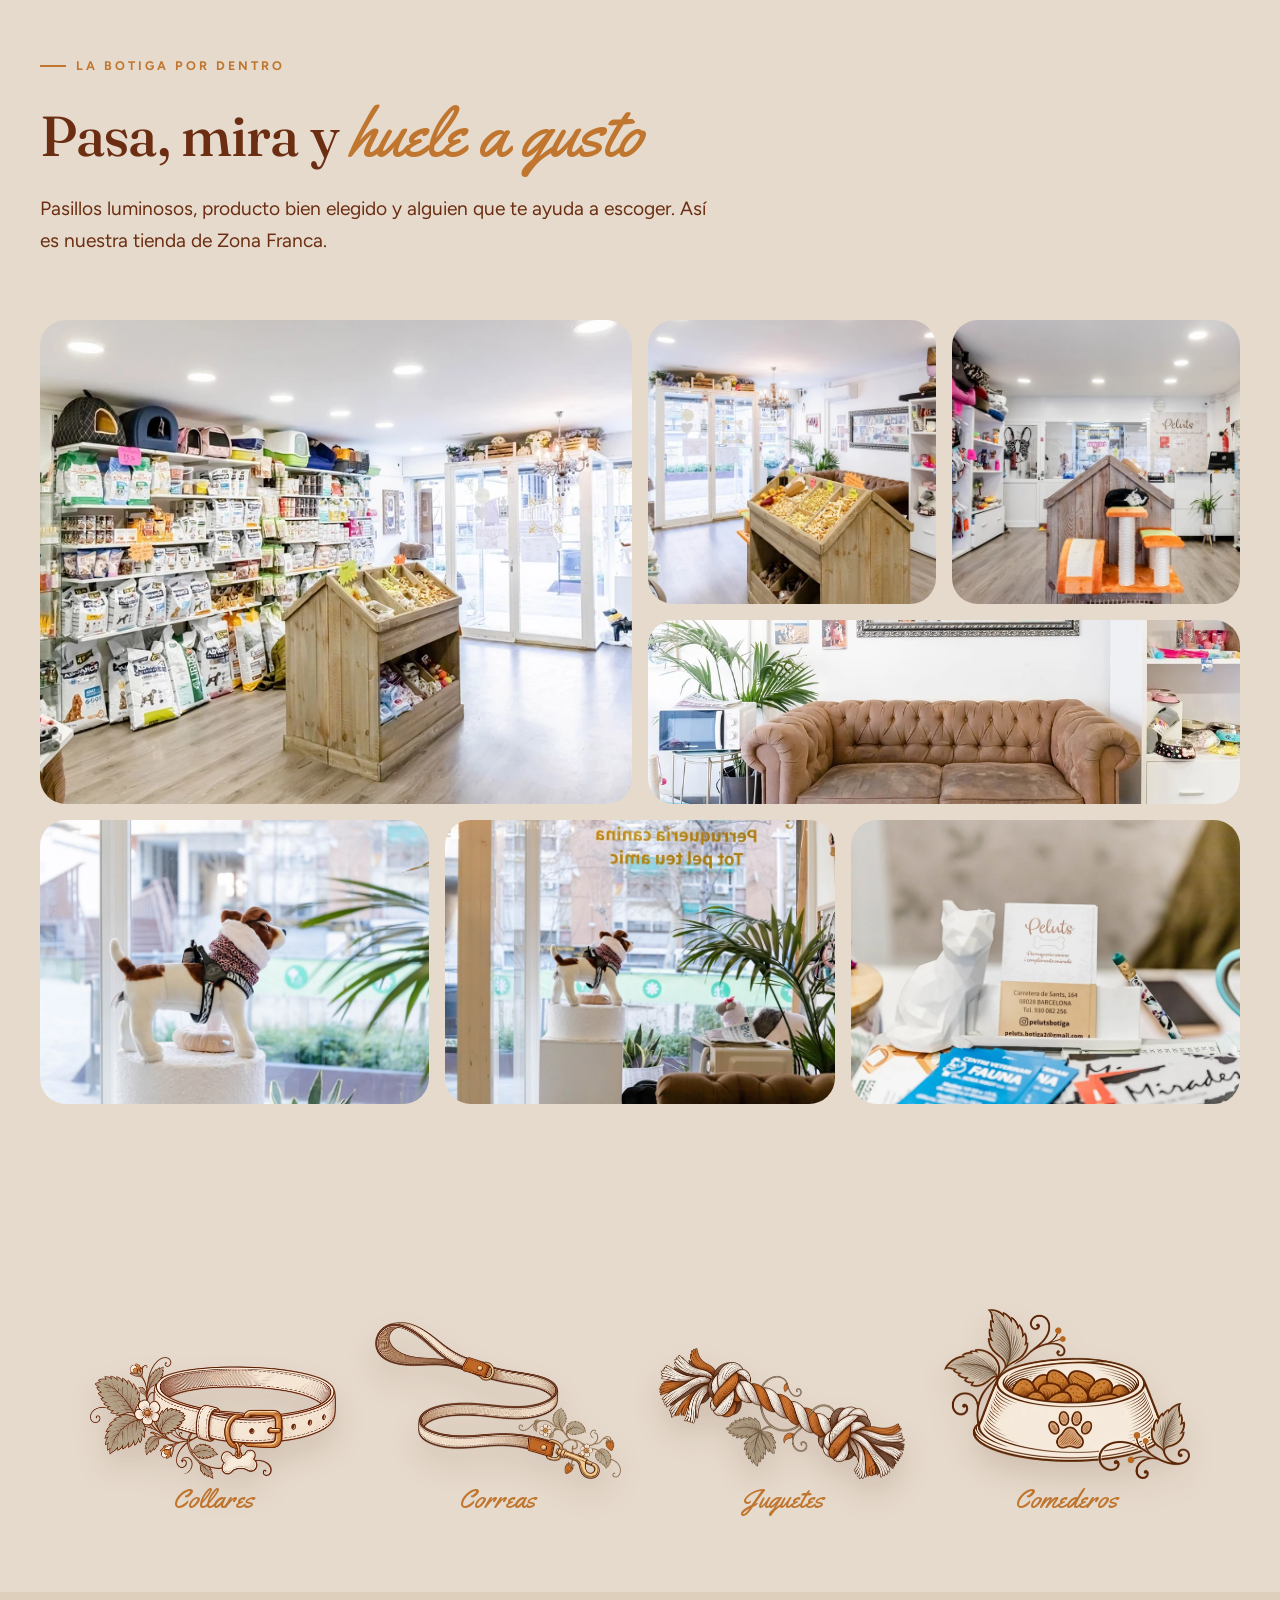
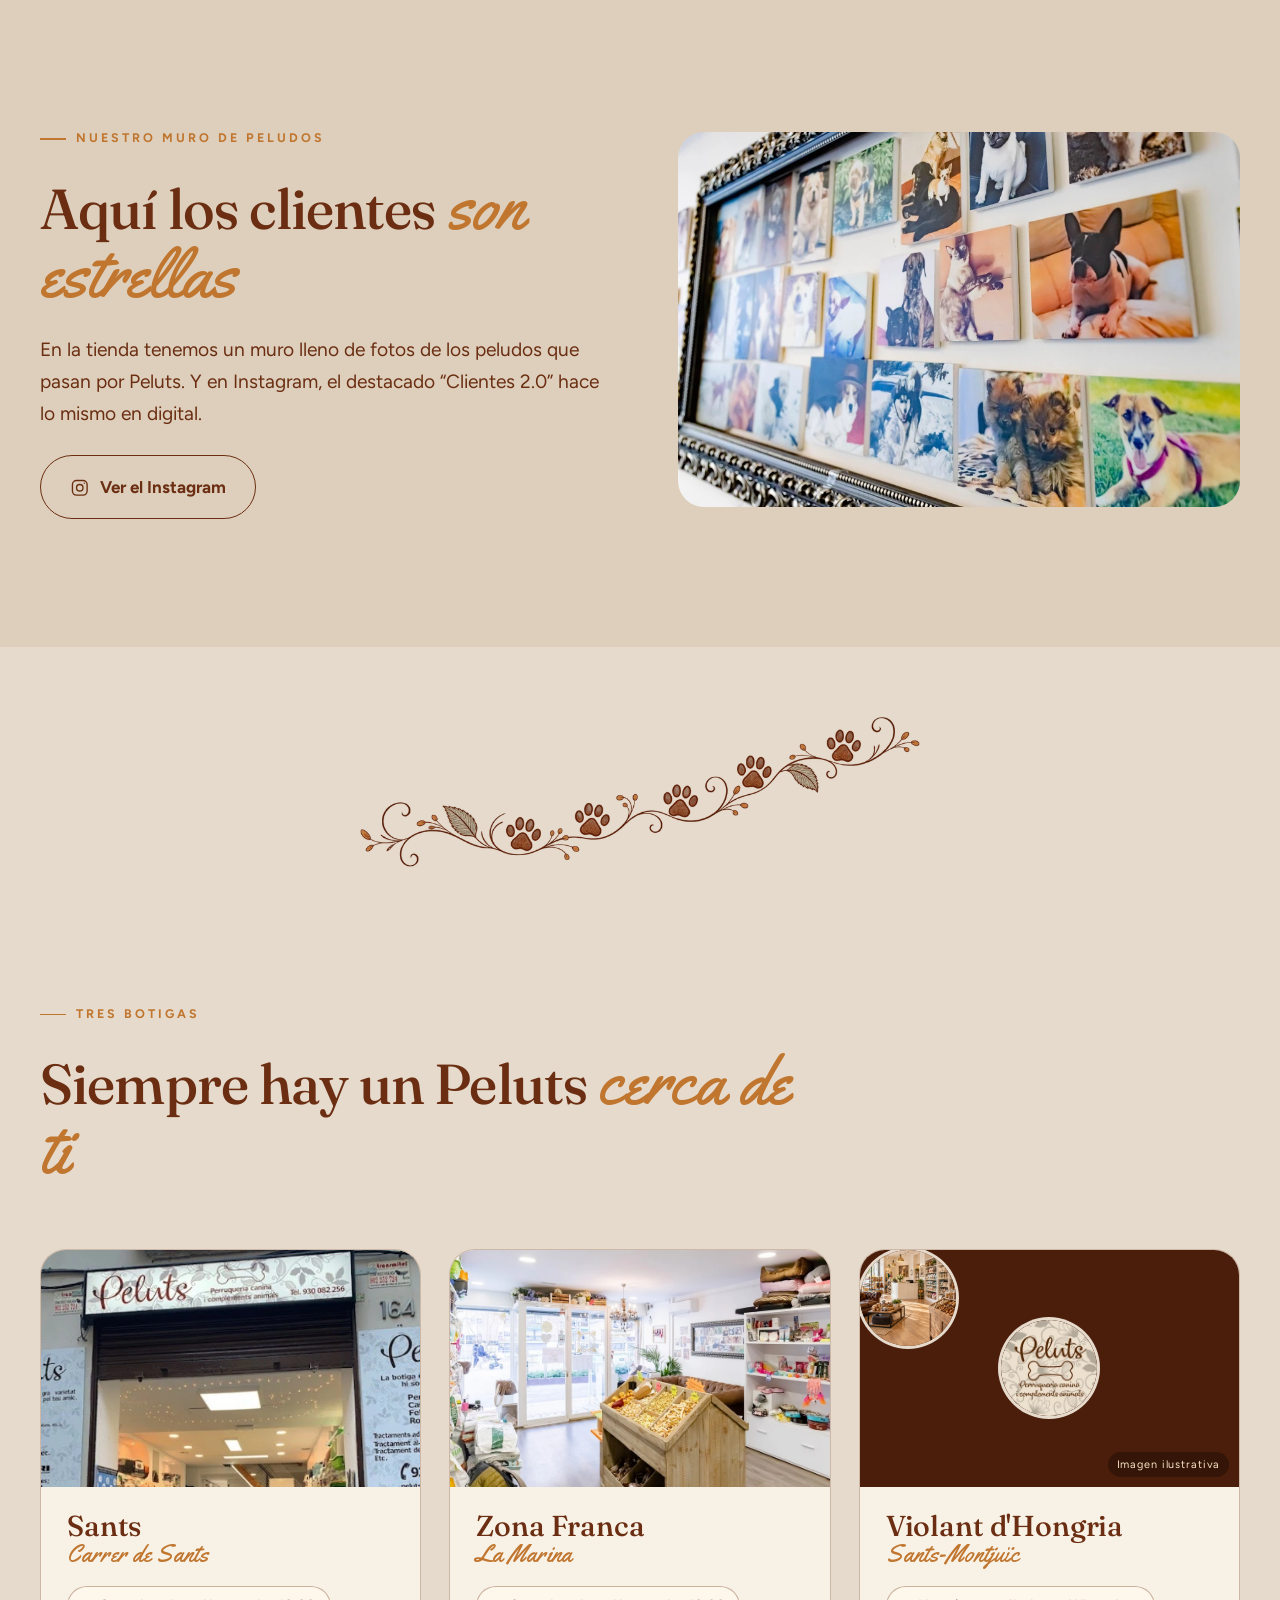
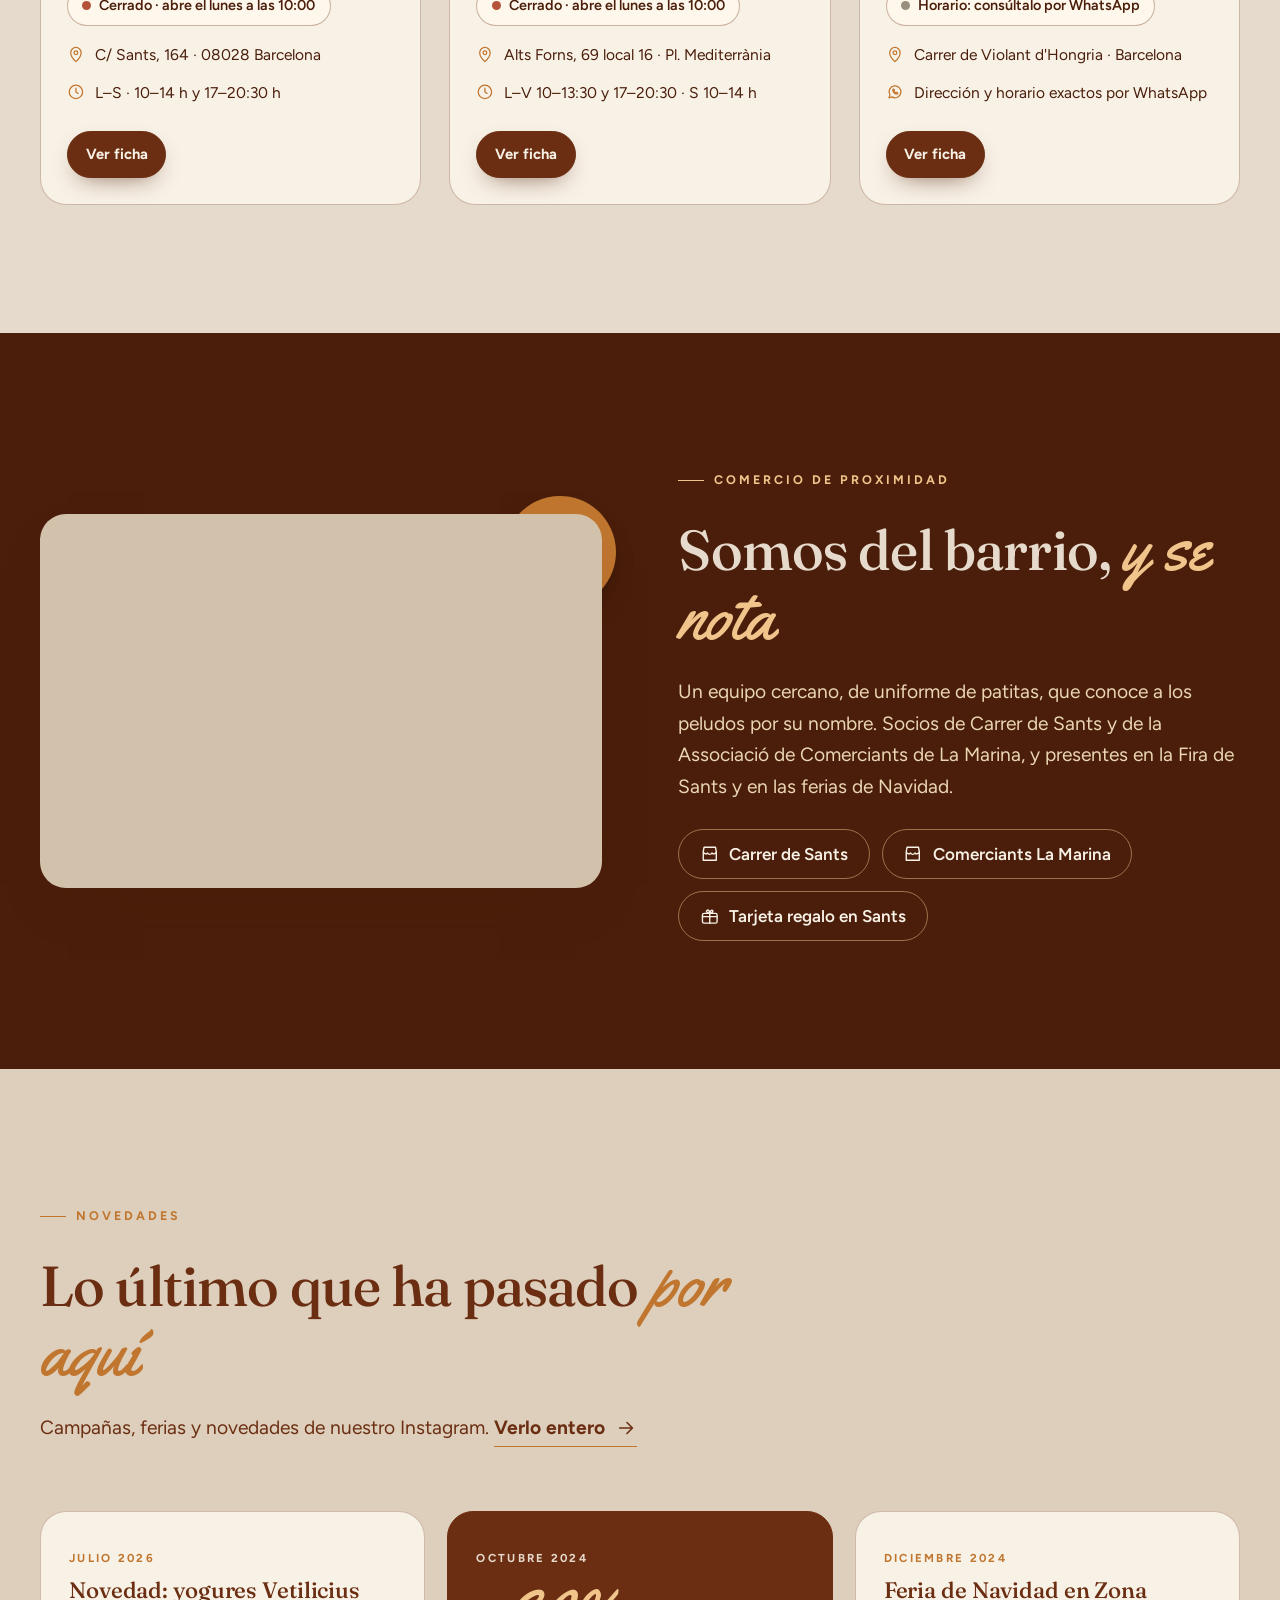
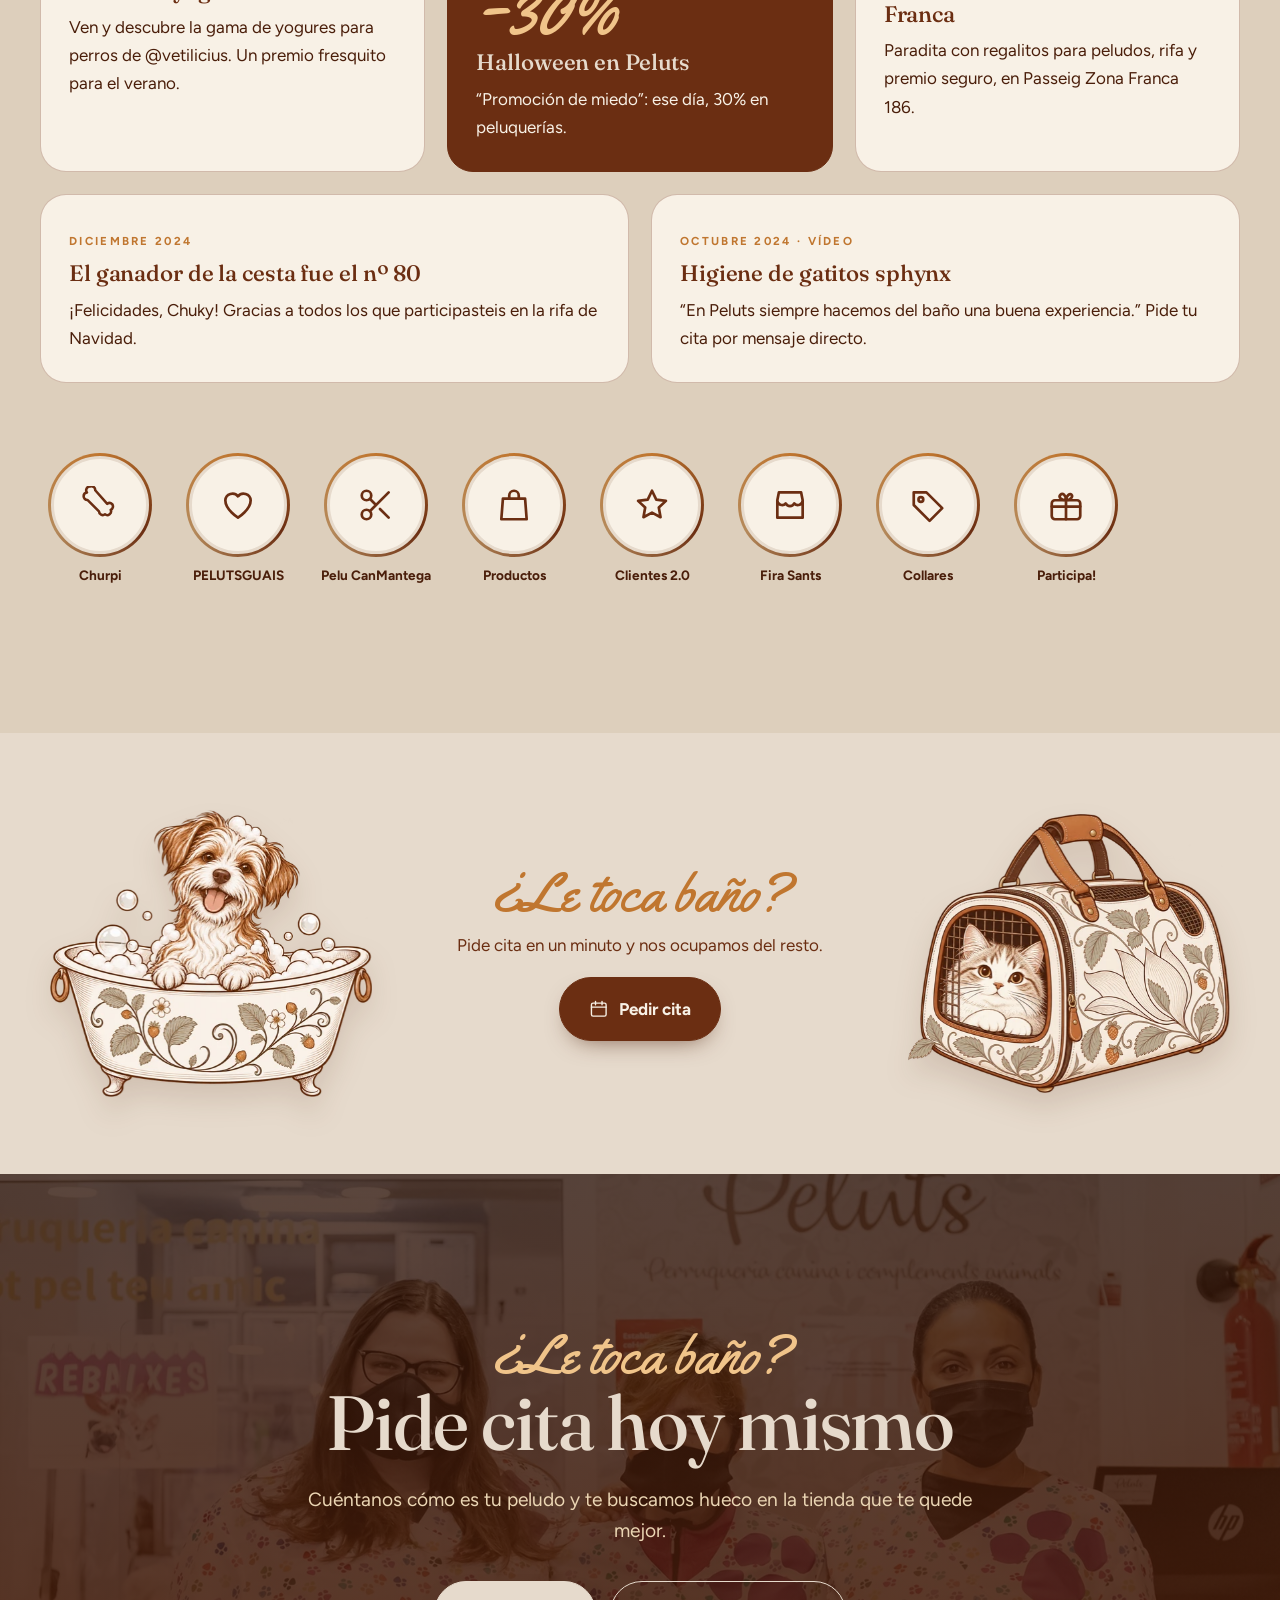
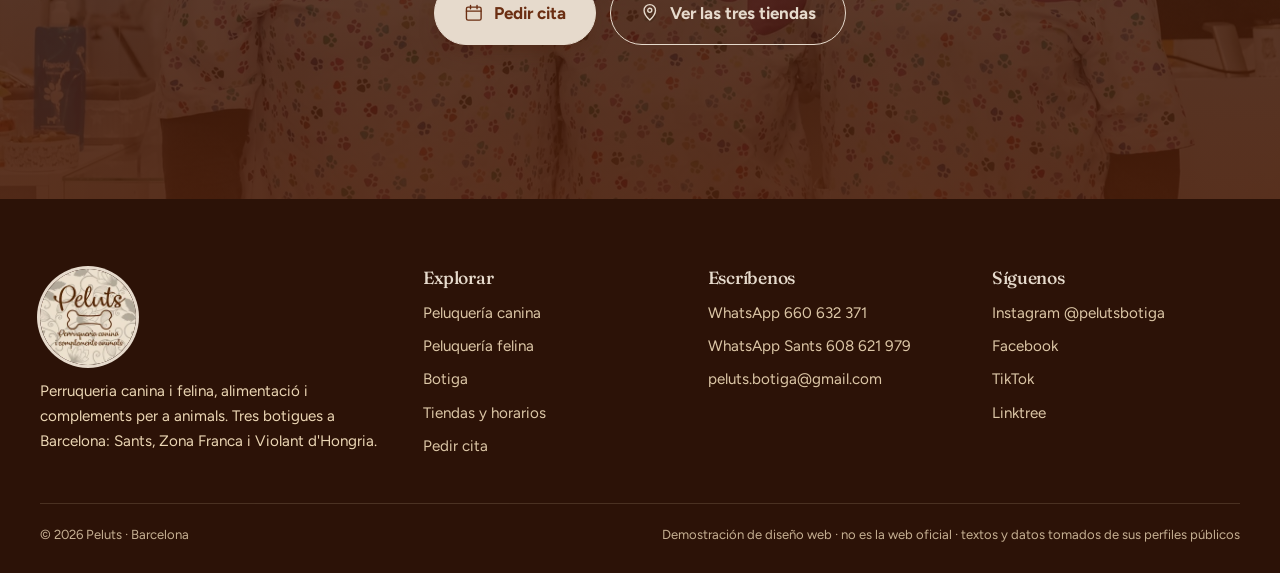
==== commit 2344c1d0: "Adornos ilustrados por toda la web (sin fondo), franjas decorativas y correcciones de imágenes IA Co" ====
--- a/index.html
+++ b/index.html
@@ -13,7 +13,7 @@
 <link rel="preconnect" href="https://fonts.googleapis.com"><link rel="preconnect" href="https://fonts.gstatic.com" crossorigin>
 <link href="https://fonts.googleapis.com/css2?family=Figtree:wght@400;500;600;700;800&family=Fraunces:ital,opsz,wght@0,9..144,500;0,9..144,600;0,9..144,700;1,9..144,500&family=Yellowtail&display=swap" rel="stylesheet">
 <link rel="stylesheet" href="assets/css/site.css">
-<script>(function(d){d.classList.add('js');var f='limpio';try{var q=new URLSearchParams(location.search).get('fondo');f=q||localStorage.getItem('pl-fondo')||'limpio';if(q)localStorage.setItem('pl-fondo',q)}catch(e){}d.setAttribute('data-fondo',f==='floral'?'floral':'limpio');var a=new Image();a.onload=function(){d.classList.add('has-patron');var b=new Image();b.onload=function(){d.classList.add('has-osc')};b.src='assets/img/patron-floral-oscuro.webp'};a.src='assets/img/patron-floral.webp'})(document.documentElement)</script>
+<script>document.documentElement.classList.add('js');document.documentElement.setAttribute('data-fondo','limpio')</script>
 <script type="application/ld+json">{"@context":"https://schema.org","@type":"PetStore","name":"Peluts","description":"Perruqueria canina i felina, alimentació i complements per a animals","url":"https://www.instagram.com/pelutsbotiga/","sameAs":["https://www.instagram.com/pelutsbotiga/","https://www.facebook.com/pelutsbotiga","https://www.tiktok.com/@animals.peluts"],"email":"peluts.botiga@gmail.com","address":[{"@type":"PostalAddress","streetAddress":"Carrer de Sants, 164","postalCode":"08028","addressLocality":"Barcelona","addressCountry":"ES"},{"@type":"PostalAddress","streetAddress":"Alts Forns, 69, local 16","addressLocality":"Barcelona","addressCountry":"ES"}]}</script>
 </head>
 <body>
@@ -54,7 +54,7 @@
 <a class="skip" href="#contenido">Saltar al contenido</a>
 <div class="intro" aria-hidden="true"><div class="intro-core"><div class="intro-seal"><img src="assets/img/logo-420.webp" width="420" height="420" alt=""></div><p class="intro-txt">Bienvenido, peludo</p><p class="intro-skip">Toca para entrar</p></div></div>
 <div class="topbar">
-<div class="ann" role="region" aria-label="Avisos importantes"><div class="ann-viewport"><div class="ann-track"><a class="ann-it" href="cita.html"><svg class="ico " aria-hidden="true"><use href="#i-wa"/></svg><span><b>Pide cita por WhatsApp</b> 660 632 371</span></a><i class="ann-sep" aria-hidden="true">✦</i><a class="ann-it" href="tienda.html"><svg class="ico " aria-hidden="true"><use href="#i-star"/></svg><span><b>NOVEDAD</b> Yogures @vetilicius para perros, ya en tienda</span></a><i class="ann-sep" aria-hidden="true">✦</i><a class="ann-it" href="peluqueria.html"><svg class="ico " aria-hidden="true"><use href="#i-scissors"/></svg><span><b>Peluquería canina y felina</b> con cita previa · también gatos sphynx</span></a><i class="ann-sep" aria-hidden="true">✦</i><a class="ann-it" href="tiendas.html#sants"><svg class="ico " aria-hidden="true"><use href="#i-gift"/></svg><span><b>Tarjeta regalo</b> admitida en la tienda de Sants (Carrer de Sants)</span></a><i class="ann-sep" aria-hidden="true">✦</i><a class="ann-it" href="tiendas.html#sants"><svg class="ico " aria-hidden="true"><use href="#i-clock"/></svg><span><b>Sants</b> <span data-live="sants">consultando horario…</span></span></a><i class="ann-sep" aria-hidden="true">✦</i><a class="ann-it" href="tiendas.html#zonafranca"><svg class="ico " aria-hidden="true"><use href="#i-clock"/></svg><span><b>Zona Franca</b> <span data-live="zf">consultando horario…</span></span></a><i class="ann-sep" aria-hidden="true">✦</i><a class="ann-it" href="https://www.instagram.com/pelutsbotiga/" target="_blank" rel="noopener"><svg class="ico " aria-hidden="true"><use href="#i-ig"/></svg><span><b>Instagram @pelutsbotiga</b> ferias, campañas y novedades</span></a><i class="ann-sep" aria-hidden="true">✦</i><a class="ann-it" href="https://www.instagram.com/pelutsbotiga/" target="_blank" rel="noopener"><svg class="ico " aria-hidden="true"><use href="#i-tree"/></svg><span><b>Horarios de fiestas</b> los avisamos siempre en Instagram</span></a><i class="ann-sep" aria-hidden="true">✦</i><span class="ann-dup" aria-hidden="true"><a class="ann-it" href="cita.html"><svg class="ico " aria-hidden="true"><use href="#i-wa"/></svg><span><b>Pide cita por WhatsApp</b> 660 632 371</span></a><i class="ann-sep" aria-hidden="true">✦</i><a class="ann-it" href="tienda.html"><svg class="ico " aria-hidden="true"><use href="#i-star"/></svg><span><b>NOVEDAD</b> Yogures @vetilicius para perros, ya en tienda</span></a><i class="ann-sep" aria-hidden="true">✦</i><a class="ann-it" href="peluqueria.html"><svg class="ico " aria-hidden="true"><use href="#i-scissors"/></svg><span><b>Peluquería canina y felina</b> con cita previa · también gatos sphynx</span></a><i class="ann-sep" aria-hidden="true">✦</i><a class="ann-it" href="tiendas.html#sants"><svg class="ico " aria-hidden="true"><use href="#i-gift"/></svg><span><b>Tarjeta regalo</b> admitida en la tienda de Sants (Carrer de Sants)</span></a><i class="ann-sep" aria-hidden="true">✦</i><a class="ann-it" href="tiendas.html#sants"><svg class="ico " aria-hidden="true"><use href="#i-clock"/></svg><span><b>Sants</b> <span data-live="sants">consultando horario…</span></span></a><i class="ann-sep" aria-hidden="true">✦</i><a class="ann-it" href="tiendas.html#zonafranca"><svg class="ico " aria-hidden="true"><use href="#i-clock"/></svg><span><b>Zona Franca</b> <span data-live="zf">consultando horario…</span></span></a><i class="ann-sep" aria-hidden="true">✦</i><a class="ann-it" href="https://www.instagram.com/pelutsbotiga/" target="_blank" rel="noopener"><svg class="ico " aria-hidden="true"><use href="#i-ig"/></svg><span><b>Instagram @pelutsbotiga</b> ferias, campañas y novedades</span></a><i class="ann-sep" aria-hidden="true">✦</i><a class="ann-it" href="https://www.instagram.com/pelutsbotiga/" target="_blank" rel="noopener"><svg class="ico " aria-hidden="true"><use href="#i-tree"/></svg><span><b>Horarios de fiestas</b> los avisamos siempre en Instagram</span></a><i class="ann-sep" aria-hidden="true">✦</i></span></div></div><div class="fondo-sw in-ann" role="group" aria-label="Elegir fondo (demostración)"><span>Fondo</span><button type="button" data-f="limpio" aria-pressed="true">Limpio</button><button type="button" data-f="floral" aria-pressed="false">Floral</button></div><button class="ann-pause" type="button" aria-label="Pausar avisos" aria-pressed="false"><svg class="ico " aria-hidden="true"><use href="#i-pause"/></svg></button></div>
+<div class="ann" role="region" aria-label="Avisos importantes"><div class="ann-viewport"><div class="ann-track"><a class="ann-it" href="cita.html"><svg class="ico " aria-hidden="true"><use href="#i-wa"/></svg><span><b>Pide cita por WhatsApp</b> 660 632 371</span></a><i class="ann-sep" aria-hidden="true">✦</i><a class="ann-it" href="tienda.html"><svg class="ico " aria-hidden="true"><use href="#i-star"/></svg><span><b>NOVEDAD</b> Yogures @vetilicius para perros, ya en tienda</span></a><i class="ann-sep" aria-hidden="true">✦</i><a class="ann-it" href="peluqueria.html"><svg class="ico " aria-hidden="true"><use href="#i-scissors"/></svg><span><b>Peluquería canina y felina</b> con cita previa · también gatos sphynx</span></a><i class="ann-sep" aria-hidden="true">✦</i><a class="ann-it" href="tiendas.html#sants"><svg class="ico " aria-hidden="true"><use href="#i-gift"/></svg><span><b>Tarjeta regalo</b> admitida en la tienda de Sants (Carrer de Sants)</span></a><i class="ann-sep" aria-hidden="true">✦</i><a class="ann-it" href="tiendas.html#sants"><svg class="ico " aria-hidden="true"><use href="#i-clock"/></svg><span><b>Sants</b> <span data-live="sants">consultando horario…</span></span></a><i class="ann-sep" aria-hidden="true">✦</i><a class="ann-it" href="tiendas.html#zonafranca"><svg class="ico " aria-hidden="true"><use href="#i-clock"/></svg><span><b>Zona Franca</b> <span data-live="zf">consultando horario…</span></span></a><i class="ann-sep" aria-hidden="true">✦</i><a class="ann-it" href="https://www.instagram.com/pelutsbotiga/" target="_blank" rel="noopener"><svg class="ico " aria-hidden="true"><use href="#i-ig"/></svg><span><b>Instagram @pelutsbotiga</b> ferias, campañas y novedades</span></a><i class="ann-sep" aria-hidden="true">✦</i><a class="ann-it" href="https://www.instagram.com/pelutsbotiga/" target="_blank" rel="noopener"><svg class="ico " aria-hidden="true"><use href="#i-tree"/></svg><span><b>Horarios de fiestas</b> los avisamos siempre en Instagram</span></a><i class="ann-sep" aria-hidden="true">✦</i><span class="ann-dup" aria-hidden="true"><a class="ann-it" href="cita.html"><svg class="ico " aria-hidden="true"><use href="#i-wa"/></svg><span><b>Pide cita por WhatsApp</b> 660 632 371</span></a><i class="ann-sep" aria-hidden="true">✦</i><a class="ann-it" href="tienda.html"><svg class="ico " aria-hidden="true"><use href="#i-star"/></svg><span><b>NOVEDAD</b> Yogures @vetilicius para perros, ya en tienda</span></a><i class="ann-sep" aria-hidden="true">✦</i><a class="ann-it" href="peluqueria.html"><svg class="ico " aria-hidden="true"><use href="#i-scissors"/></svg><span><b>Peluquería canina y felina</b> con cita previa · también gatos sphynx</span></a><i class="ann-sep" aria-hidden="true">✦</i><a class="ann-it" href="tiendas.html#sants"><svg class="ico " aria-hidden="true"><use href="#i-gift"/></svg><span><b>Tarjeta regalo</b> admitida en la tienda de Sants (Carrer de Sants)</span></a><i class="ann-sep" aria-hidden="true">✦</i><a class="ann-it" href="tiendas.html#sants"><svg class="ico " aria-hidden="true"><use href="#i-clock"/></svg><span><b>Sants</b> <span data-live="sants">consultando horario…</span></span></a><i class="ann-sep" aria-hidden="true">✦</i><a class="ann-it" href="tiendas.html#zonafranca"><svg class="ico " aria-hidden="true"><use href="#i-clock"/></svg><span><b>Zona Franca</b> <span data-live="zf">consultando horario…</span></span></a><i class="ann-sep" aria-hidden="true">✦</i><a class="ann-it" href="https://www.instagram.com/pelutsbotiga/" target="_blank" rel="noopener"><svg class="ico " aria-hidden="true"><use href="#i-ig"/></svg><span><b>Instagram @pelutsbotiga</b> ferias, campañas y novedades</span></a><i class="ann-sep" aria-hidden="true">✦</i><a class="ann-it" href="https://www.instagram.com/pelutsbotiga/" target="_blank" rel="noopener"><svg class="ico " aria-hidden="true"><use href="#i-tree"/></svg><span><b>Horarios de fiestas</b> los avisamos siempre en Instagram</span></a><i class="ann-sep" aria-hidden="true">✦</i></span></div></div><button class="ann-pause" type="button" aria-label="Pausar avisos" aria-pressed="false"><svg class="ico " aria-hidden="true"><use href="#i-pause"/></svg></button></div>
 <header class="site-header">
 <div class="progress" aria-hidden="true"><span></span><i><svg class="ico " aria-hidden="true"><use href="#i-bone"/></svg></i></div>
 <div class="wrap header-in">
@@ -82,7 +82,7 @@
  <div class="trust-it"><b data-n="1">1</b><span>solo sitio: peluquería<br>+ alimentación + complementos</span></div>
 </div></div>
 
-<section id="por-que">
+<section class="inter"><div class="inter-in"><div class="a rv"><img class="deco " src="assets/img/deco/perro.webp" srcset="assets/img/deco/perro-s.webp 480w, assets/img/deco/perro.webp 900w" sizes="(max-width:760px) 45vw, 340px" width="900" height="907" alt="" aria-hidden="true" loading="lazy" decoding="async"></div><div class="t rv d1"><span class="script">Perros y gatos, igual de mimados</span><p>Dos especialidades, un mismo cuidado.</p></div><div class="b rv d2"><img class="deco d2" src="assets/img/deco/gato.webp" srcset="assets/img/deco/gato-s.webp 480w, assets/img/deco/gato.webp 900w" sizes="(max-width:760px) 45vw, 340px" width="900" height="1009" alt="" aria-hidden="true" loading="lazy" decoding="async"></div></div></section><section id="por-que">
 <div class="wrap why">
  <div class="why-side">
   <span class="kicker l rv">Por qué Peluts</span>
@@ -106,7 +106,7 @@
 </section>
 <section class="bg-papel">
 <div class="wrap">
- <div class="sec-head center"><span class="kicker rv">Qué hacemos</span><h2 class="rv d1">Todo para que tu peludo <em class="s">esté de diez</em></h2></div>
+ <div class="sec-head center"><img class="sep top rv" src="assets/img/deco/sep.webp" srcset="assets/img/deco/sep-s.webp 480w, assets/img/deco/sep.webp 900w" sizes="(max-width:760px) 86vw, 560px" width="900" height="135" alt="" aria-hidden="true" loading="lazy" decoding="async"><span class="kicker rv">Qué hacemos</span><h2 class="rv d1">Todo para que tu peludo <em class="s">esté de diez</em></h2></div>
  <div class="trio">
   <article class="svc rv"><div class="pic"><img src="assets/img/fotos/3372-2400.webp" srcset="assets/img/fotos/3372-480.webp 480w, assets/img/fotos/3372-900.webp 900w, assets/img/fotos/3372-1600.webp 1600w, assets/img/fotos/3372-2400.webp 2000w" sizes="(max-width:900px) 100vw, 50vw" width="2000" height="1333" alt="Perro maltés con la peluquera en Peluts" style="object-position:55% center" loading="lazy" decoding="async"></div><div class="body"><h3>Peluquería canina</h3><p>Baño, secado, corte y mantenimiento para cualquier raza y tamaño.</p><ul><li>Baño e higiene</li><li>Corte a tu gusto</li><li>Cachorros y primeras veces</li></ul><a class="arrow-link" href="perros.html">Ver peluquería canina <svg class="ico " aria-hidden="true"><use href="#i-arrow"/></svg></a></div></article>
   <article class="svc rv d1"><div class="pic ornate"><svg class="ico " aria-hidden="true"><use href="#i-cat"/></svg><img class="over" src="assets/img/ia/gato-peluqueria.webp" alt="Gato recibiendo un baño tranquilo en Peluts" style="object-position:center" loading="lazy" decoding="async" onerror="this.remove()"></div><div class="body"><h3>Peluquería felina</h3><p>Higiene felina en un ambiente tranquilo, también para razas delicadas como el sphynx.</p><ul><li>Baño de gatos</li><li>Gatos sphynx</li><li>Asesoramiento por mensaje</li></ul><a class="arrow-link" href="gatos.html">Ver peluquería felina <svg class="ico " aria-hidden="true"><use href="#i-arrow"/></svg></a></div></article>
@@ -118,7 +118,7 @@
 <section>
 <div class="wrap split">
  <div><span class="kicker l rv">Guía rápida</span><h2 class="rv d1" style="margin:.4em 0 .45em">¿Qué necesita <em class="s">tu peludo?</em></h2>
-  <p class="lead rv d2">Si no sabes por dónde empezar, responde dos preguntas y te decimos qué servicio encaja mejor. Después, con un toque, reservas con el mensaje ya preparado.</p></div>
+  <p class="lead rv d2">Si no sabes por dónde empezar, responde dos preguntas y te decimos qué servicio encaja mejor. Después, con un toque, reservas con el mensaje ya preparado.</p><div class="toolkit rv d3"><img class="deco " src="assets/img/deco/cepillo.webp" srcset="assets/img/deco/cepillo-s.webp 480w, assets/img/deco/cepillo.webp 900w" sizes="(max-width:560px) 30vw, 180px" width="900" height="830" alt="" aria-hidden="true" loading="lazy" decoding="async"><img class="deco d2" src="assets/img/deco/champu.webp" srcset="assets/img/deco/champu-s.webp 480w, assets/img/deco/champu.webp 900w" sizes="(max-width:560px) 30vw, 180px" width="900" height="1060" alt="" aria-hidden="true" loading="lazy" decoding="async"><img class="deco d3" src="assets/img/deco/mono.webp" srcset="assets/img/deco/mono-s.webp 480w, assets/img/deco/mono.webp 900w" sizes="(max-width:560px) 30vw, 180px" width="900" height="842" alt="" aria-hidden="true" loading="lazy" decoding="async"></div></div>
  <div class="guide rv d1" id="guide">
   <fieldset><legend>Mi peludo es</legend><div class="opts">
    <input type="radio" id="ga1" name="g-animal" value="Perro" checked><label for="ga1"><svg class="ico " aria-hidden="true"><use href="#i-dog"/></svg> Perro</label>
@@ -160,7 +160,7 @@
 </div>
 </section>
 
-<section class="bg-papel">
+<section class="inter"><div class="wrap"><div class="shelf"><figure class="rv d0"><img class="deco d1" src="assets/img/deco/collar.webp" srcset="assets/img/deco/collar-s.webp 480w, assets/img/deco/collar.webp 900w" sizes="(max-width:720px) 44vw, 260px" width="900" height="446" alt="" aria-hidden="true" loading="lazy" decoding="async"><figcaption>Collares</figcaption></figure><figure class="rv d1"><img class="deco d2" src="assets/img/deco/correa.webp" srcset="assets/img/deco/correa-s.webp 480w, assets/img/deco/correa.webp 900w" sizes="(max-width:720px) 44vw, 260px" width="900" height="574" alt="" aria-hidden="true" loading="lazy" decoding="async"><figcaption>Correas</figcaption></figure><figure class="rv d2"><img class="deco d3" src="assets/img/deco/juguete.webp" srcset="assets/img/deco/juguete-s.webp 480w, assets/img/deco/juguete.webp 900w" sizes="(max-width:720px) 44vw, 260px" width="900" height="479" alt="" aria-hidden="true" loading="lazy" decoding="async"><figcaption>Juguetes</figcaption></figure><figure class="rv d3"><img class="deco d1" src="assets/img/deco/cuenco.webp" srcset="assets/img/deco/cuenco-s.webp 480w, assets/img/deco/cuenco.webp 900w" sizes="(max-width:720px) 44vw, 260px" width="900" height="621" alt="" aria-hidden="true" loading="lazy" decoding="async"><figcaption>Comederos</figcaption></figure></div></div></section><section class="bg-papel">
 <div class="wrap split">
  <div class="rv"><span class="kicker l">Nuestro muro de peludos</span><h2 style="margin:.4em 0 .45em">Aquí los clientes <em class="s">son estrellas</em></h2>
   <p class="lead">En la tienda tenemos un muro lleno de fotos de los peludos que pasan por Peluts. Y en Instagram, el destacado “Clientes 2.0” hace lo mismo en digital.</p>
@@ -169,7 +169,7 @@
 </div>
 </section>
 
-<section>
+<div class="sep-wrap"><div class="wrap"><img class="sep rv" src="assets/img/deco/huellas.webp" srcset="assets/img/deco/huellas-s.webp 480w, assets/img/deco/huellas.webp 900w" sizes="(max-width:760px) 86vw, 560px" width="900" height="241" alt="" aria-hidden="true" loading="lazy" decoding="async"></div></div><section>
 <div class="wrap">
  <div class="sec-head"><span class="kicker l rv">Tres botigas</span><h2 class="rv d1">Siempre hay un Peluts <em class="s">cerca de ti</em></h2></div>
  <div class="tags">
@@ -213,7 +213,7 @@
  </div>
 </div>
 </section>
-<section class="cta"><div class="bgimg"><img src="assets/img/fotos/3406-2400.webp" srcset="assets/img/fotos/3406-480.webp 480w, assets/img/fotos/3406-900.webp 900w, assets/img/fotos/3406-1600.webp 1600w, assets/img/fotos/3406-2400.webp 2000w" sizes="100vw" width="2000" height="1333" alt="" style="object-position:center" loading="lazy" decoding="async"></div><div class="wrap rv">
+<section class="inter"><div class="inter-in"><div class="a rv"><img class="deco " src="assets/img/deco/bano.webp" srcset="assets/img/deco/bano-s.webp 480w, assets/img/deco/bano.webp 900w" sizes="(max-width:760px) 45vw, 340px" width="900" height="804" alt="" aria-hidden="true" loading="lazy" decoding="async"></div><div class="t rv d1"><span class="script">¿Le toca baño?</span><p>Pide cita en un minuto y nos ocupamos del resto.</p><p style="margin-top:18px"><a class="btn" href="cita.html"><svg class="ico " aria-hidden="true"><use href="#i-cal"/></svg> Pedir cita</a></p></div><div class="b rv d2"><img class="deco d2" src="assets/img/deco/transportin.webp" srcset="assets/img/deco/transportin-s.webp 480w, assets/img/deco/transportin.webp 900w" sizes="(max-width:760px) 45vw, 340px" width="900" height="782" alt="" aria-hidden="true" loading="lazy" decoding="async"></div></div></section><section class="cta"><div class="bgimg"><img src="assets/img/fotos/3406-2400.webp" srcset="assets/img/fotos/3406-480.webp 480w, assets/img/fotos/3406-900.webp 900w, assets/img/fotos/3406-1600.webp 1600w, assets/img/fotos/3406-2400.webp 2000w" sizes="100vw" width="2000" height="1333" alt="" style="object-position:center" loading="lazy" decoding="async"></div><div class="wrap rv">
 <span class="script">¿Le toca baño?</span><h2>Pide cita hoy mismo</h2><p class="lead">Cuéntanos cómo es tu peludo y te buscamos hueco en la tienda que te quede mejor.</p>
 <div class="cta-btns"><a class="btn light" href="cita.html"><svg class="ico " aria-hidden="true"><use href="#i-cal"/></svg> Pedir cita</a><a class="btn ghost light" href="tiendas.html"><svg class="ico " aria-hidden="true"><use href="#i-pin"/></svg> Ver las tres tiendas</a></div></div></section>
 
--- a/assets/css/site.css
+++ b/assets/css/site.css
@@ -513,3 +513,44 @@
 .fondo-sw.in-ann span{opacity:.8}
 .fondo-sw.in-ann button{padding:.4em .85em;font-size:.76rem}
 @media(max-width:600px){.fondo-sw.in-ann{padding:0 4px 0 6px}.fondo-sw.in-ann span{display:none}.fondo-sw.in-ann button{padding:.4em .7em;font-size:.72rem}}
+
+/* ================= ADORNOS ILUSTRADOS (siempre en su propio espacio, nunca encima de texto ni fotos) ================= */
+.deco{display:block;width:100%;height:auto;filter:drop-shadow(0 16px 14px rgba(74,30,10,.13));animation:bob 8s ease-in-out infinite;transition:transform .5s cubic-bezier(.2,.8,.2,1);will-change:transform}
+.deco:hover{transform:scale(1.04) rotate(-1.2deg)}
+.deco.d2{animation-delay:-2.6s}.deco.d3{animation-delay:-5.2s}
+@keyframes bob{0%,100%{transform:translateY(0) rotate(0)}50%{transform:translateY(-9px) rotate(.7deg)}}
+@media(prefers-reduced-motion:reduce){.deco{animation:none!important}}
+
+/* franja decorativa: ilustración | texto | ilustración */
+.inter{padding-block:clamp(36px,6vw,84px)}
+.inter-in{display:grid;grid-template-columns:1fr minmax(0,460px) 1fr;align-items:center;gap:clamp(14px,3vw,48px);max-width:1180px;margin-inline:auto;width:calc(100% - 48px)}
+.inter-in .a{justify-self:end;width:min(100%,340px)}
+.inter-in .b{justify-self:start;width:min(100%,340px)}
+.inter-in .t{text-align:center}
+.inter-in .t .script{font-family:var(--f-script);font-size:clamp(2.2rem,4.4vw,3.4rem);line-height:1;color:var(--caramelo);display:block}
+.inter-in .t p{margin-top:.6em;color:var(--choco)}
+.inter-in .t .sep{width:min(380px,100%);margin:18px auto 0}
+@media(max-width:760px){
+  .inter-in{grid-template-columns:1fr 1fr;grid-template-areas:"a b" "t t";gap:18px 14px;width:calc(100% - 36px)}
+  .inter-in .a{grid-area:a;justify-self:center;width:min(100%,200px)}
+  .inter-in .b{grid-area:b;justify-self:center;width:min(100%,200px)}
+  .inter-in .t{grid-area:t}
+}
+/* separador de sección */
+.sep{display:block;width:min(560px,86%);height:auto;margin:0 auto}
+.sep.top{margin-bottom:clamp(18px,3vw,34px)}
+.sep-wrap{padding-top:clamp(40px,6vw,70px)}
+/* fila de objetos (naturaleza muerta) */
+.shelf{display:grid;grid-template-columns:repeat(4,1fr);gap:clamp(14px,3vw,40px);align-items:end;max-width:1100px;margin-inline:auto}
+.shelf figure{text-align:center}
+.shelf figcaption{font-family:var(--f-script);font-size:1.7rem;color:var(--caramelo);margin-top:6px;line-height:1.1}
+@media(max-width:720px){.shelf{grid-template-columns:1fr 1fr;row-gap:26px}}
+/* grupo de objetos en una columna de texto */
+.toolkit{display:flex;gap:clamp(10px,2vw,24px);align-items:flex-end;margin-top:30px}
+.toolkit img{width:auto;max-height:200px;flex:1 1 0;min-width:0;object-fit:contain}
+@media(max-width:560px){.toolkit img{max-height:150px}}
+.aside-deco{width:min(260px,70%);margin-top:30px}
+@media(max-width:900px){.aside-deco{margin-inline:auto}}
+/* imágenes superpuestas opcionales (IA): ocupan el marco, sin salirse */
+.over{position:absolute;inset:0;width:100%;height:100%;object-fit:cover}
+.pet .bg,.arch,.hf-bg{overflow:hidden}
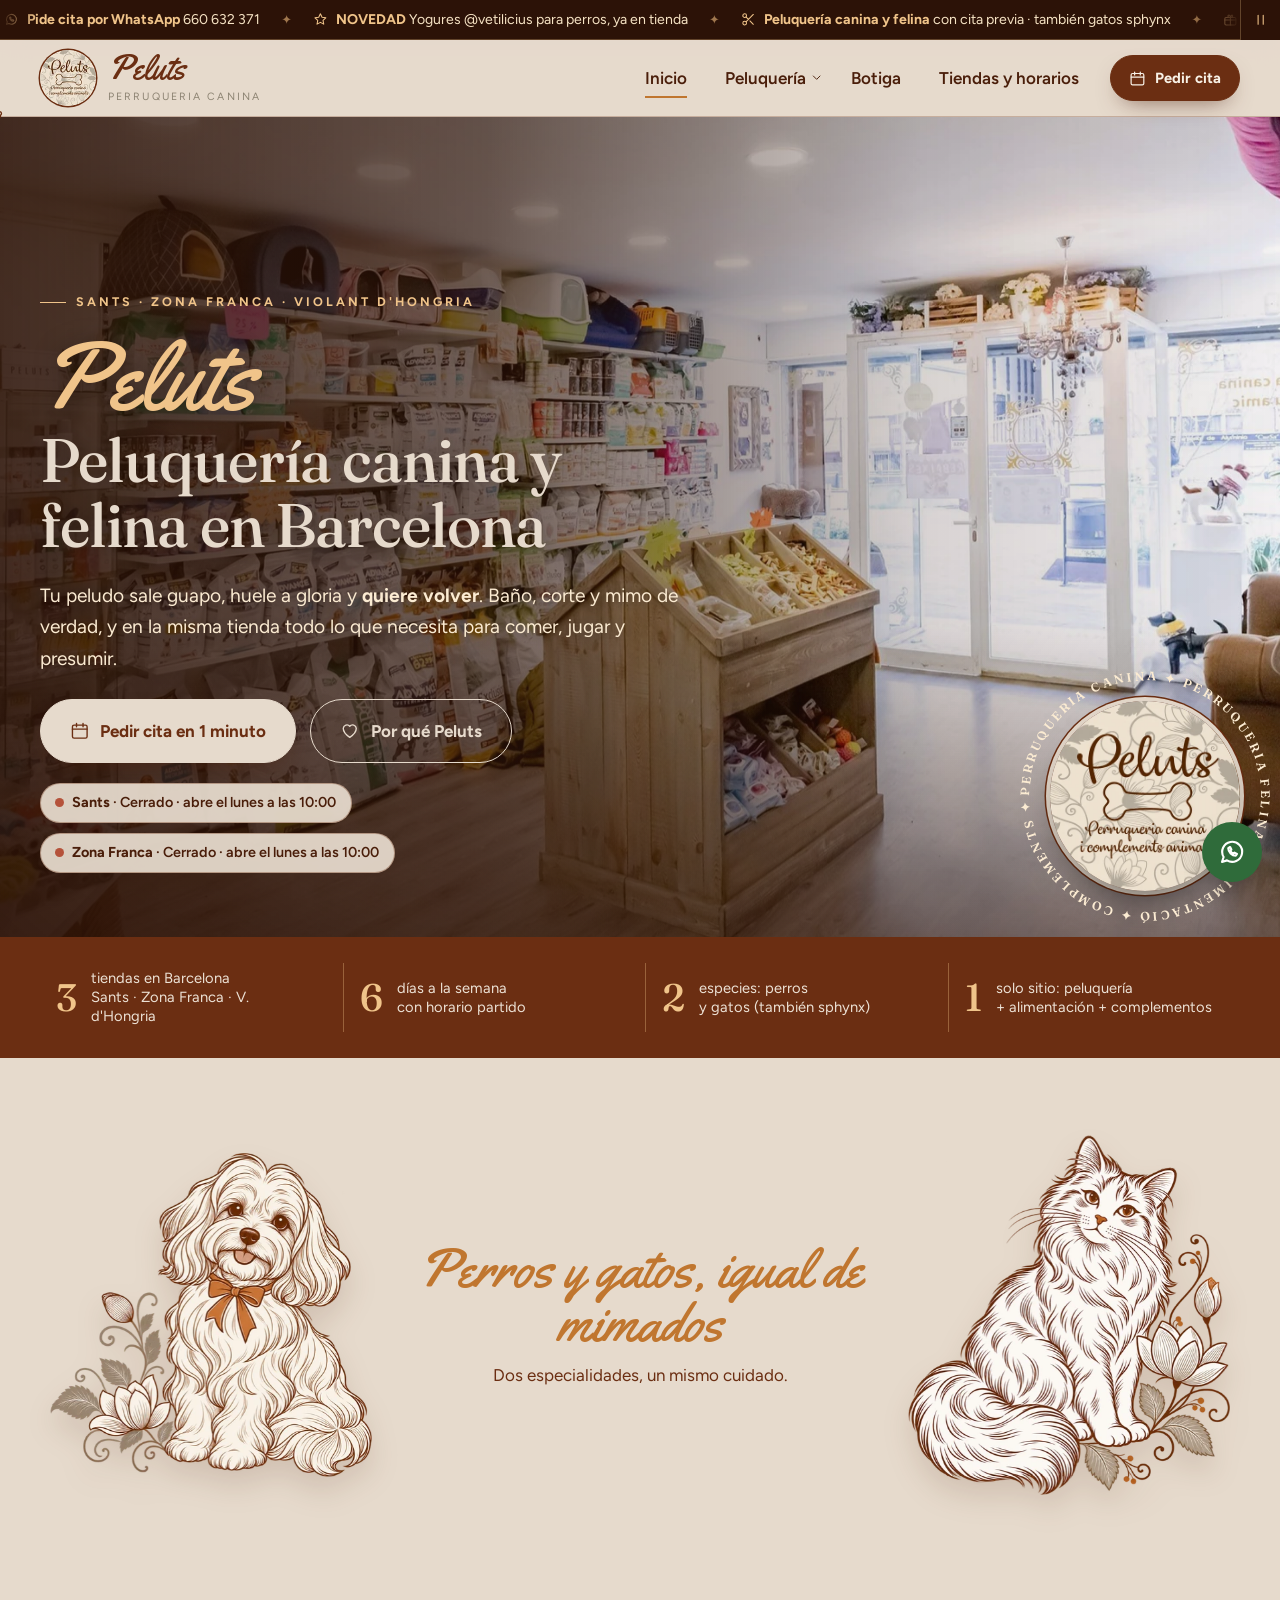
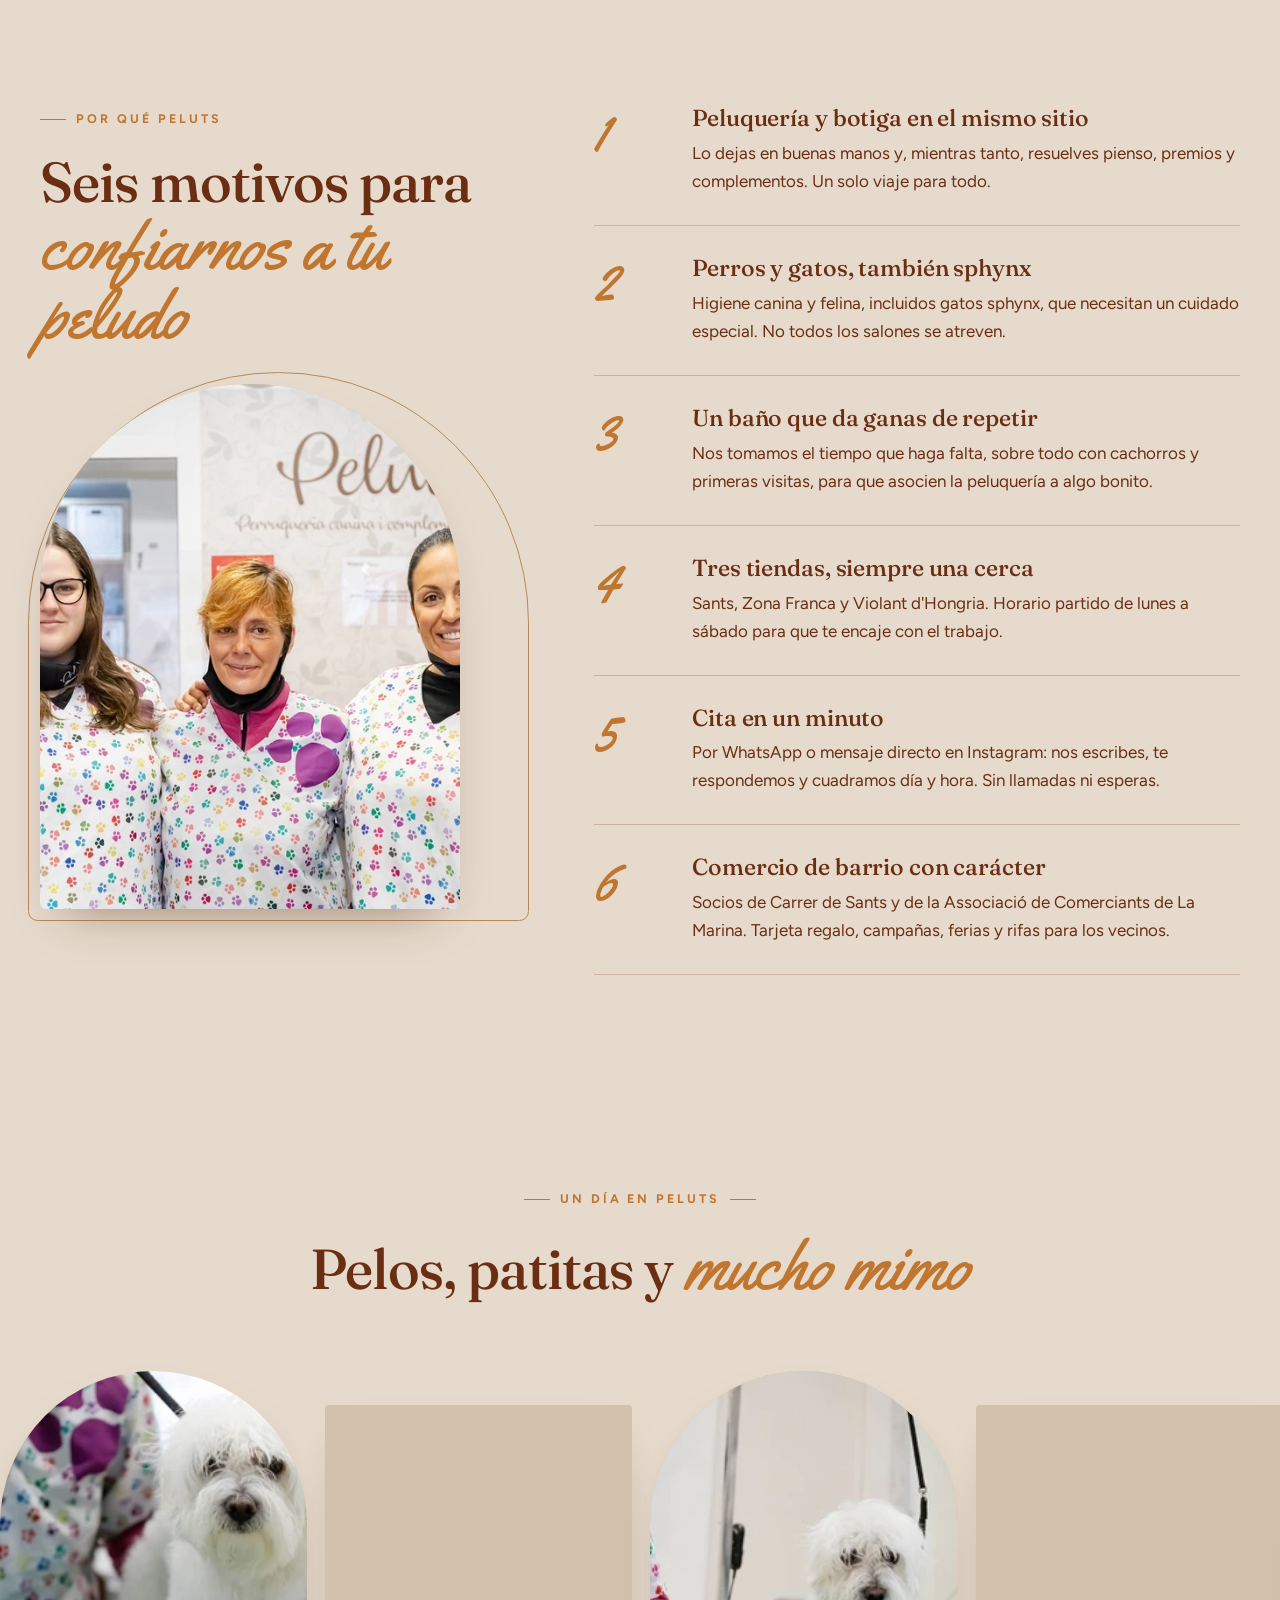
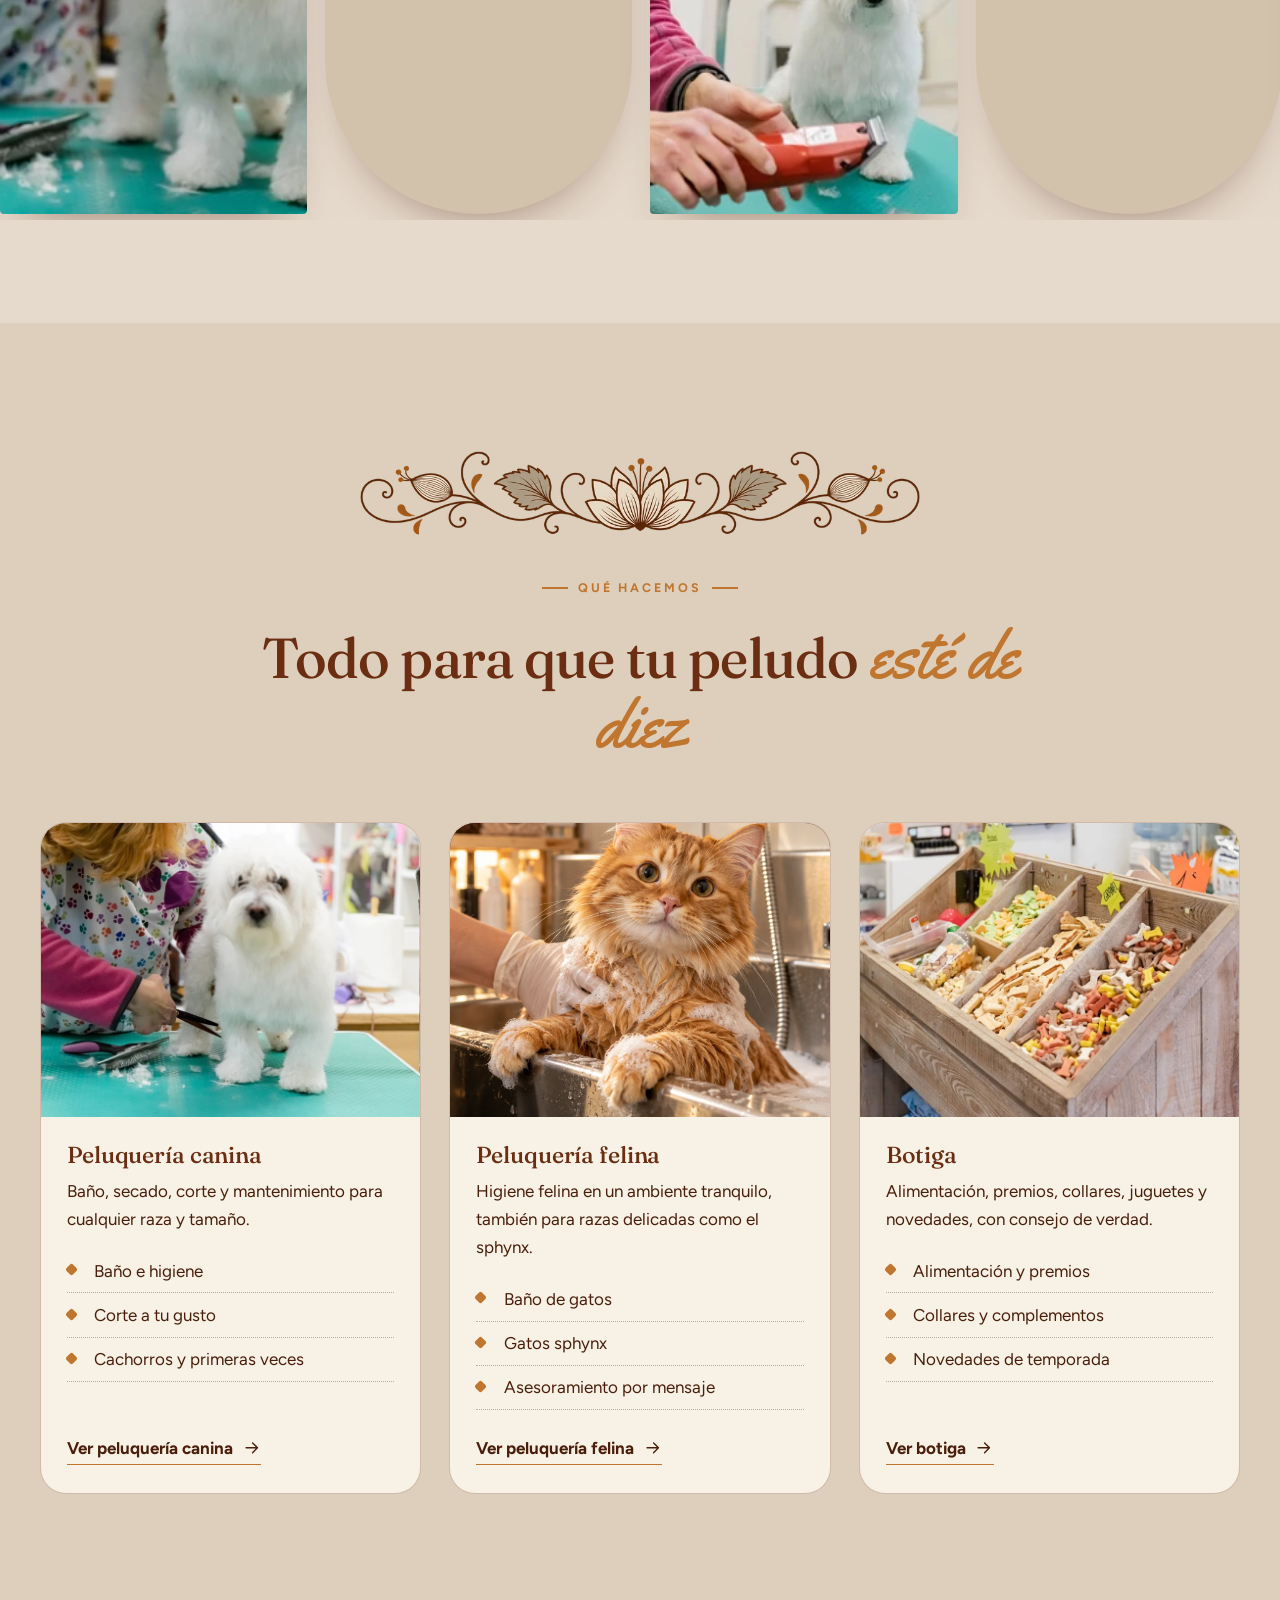
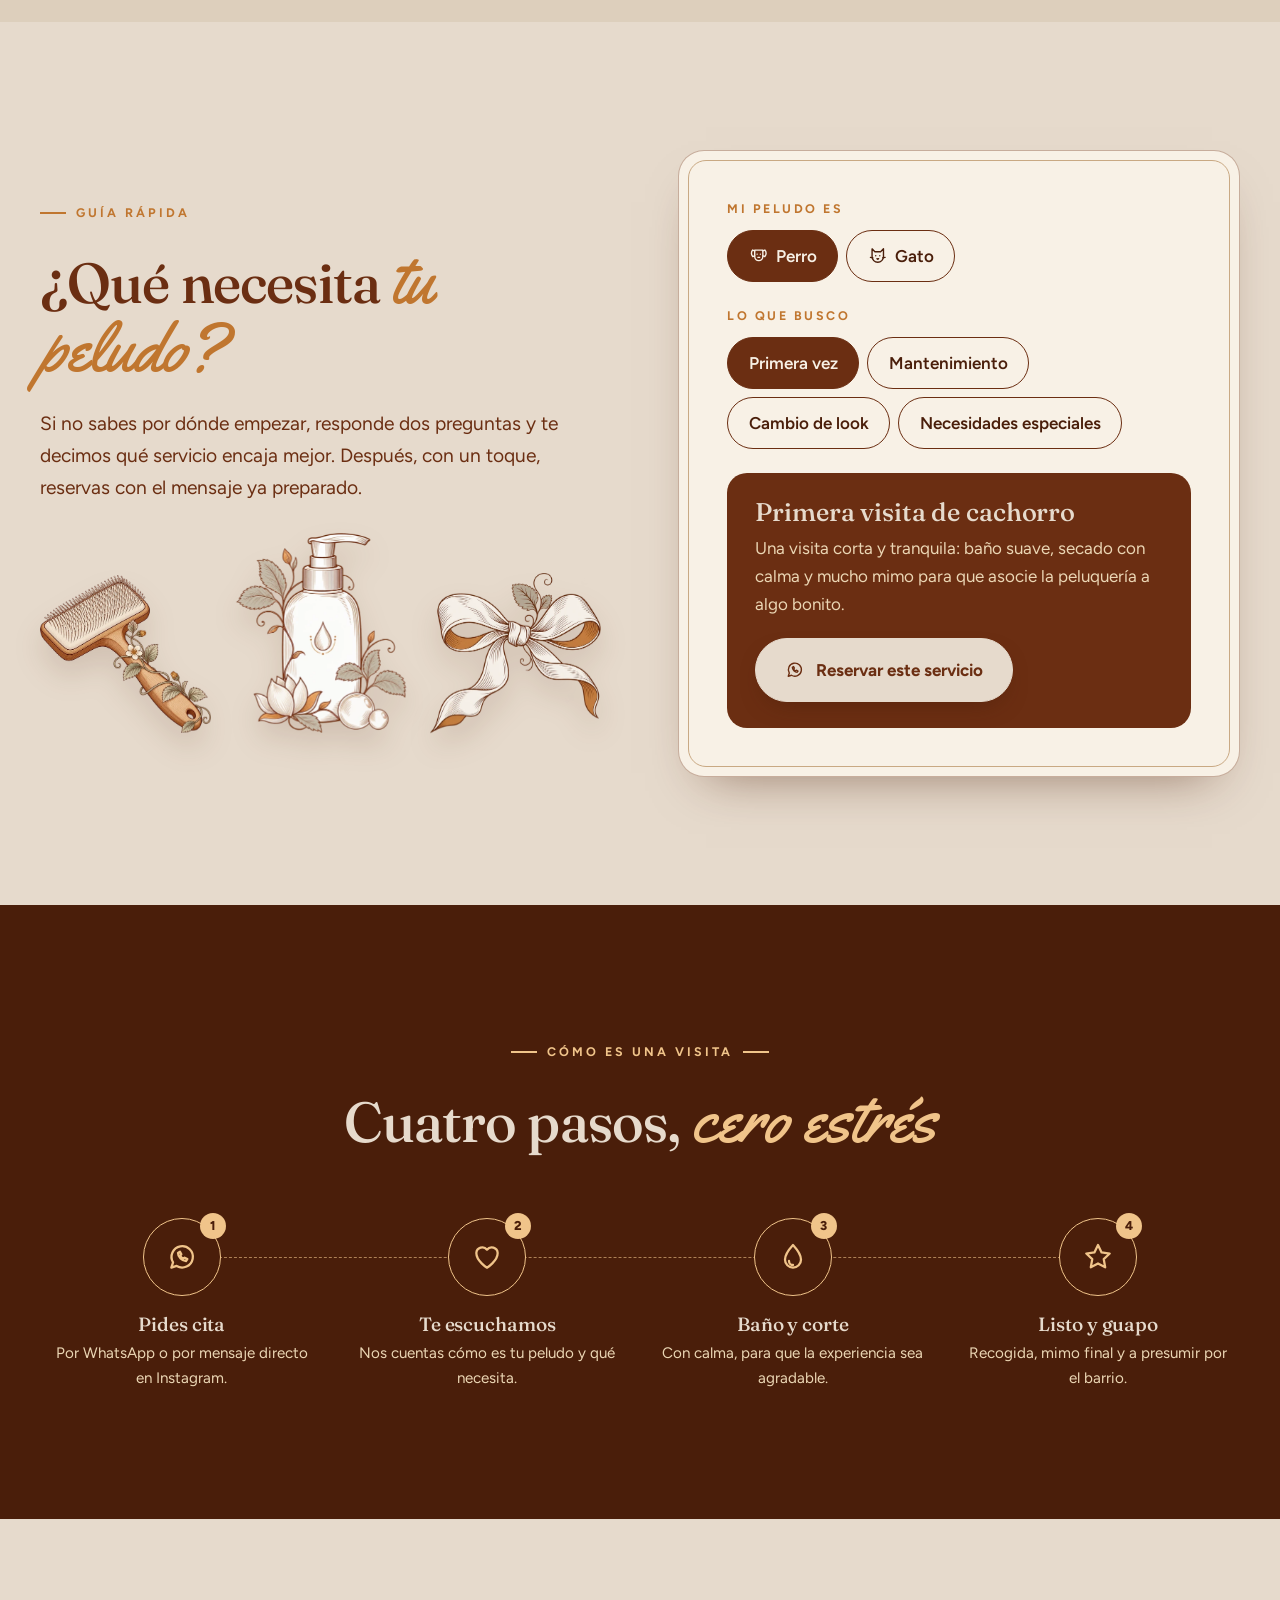
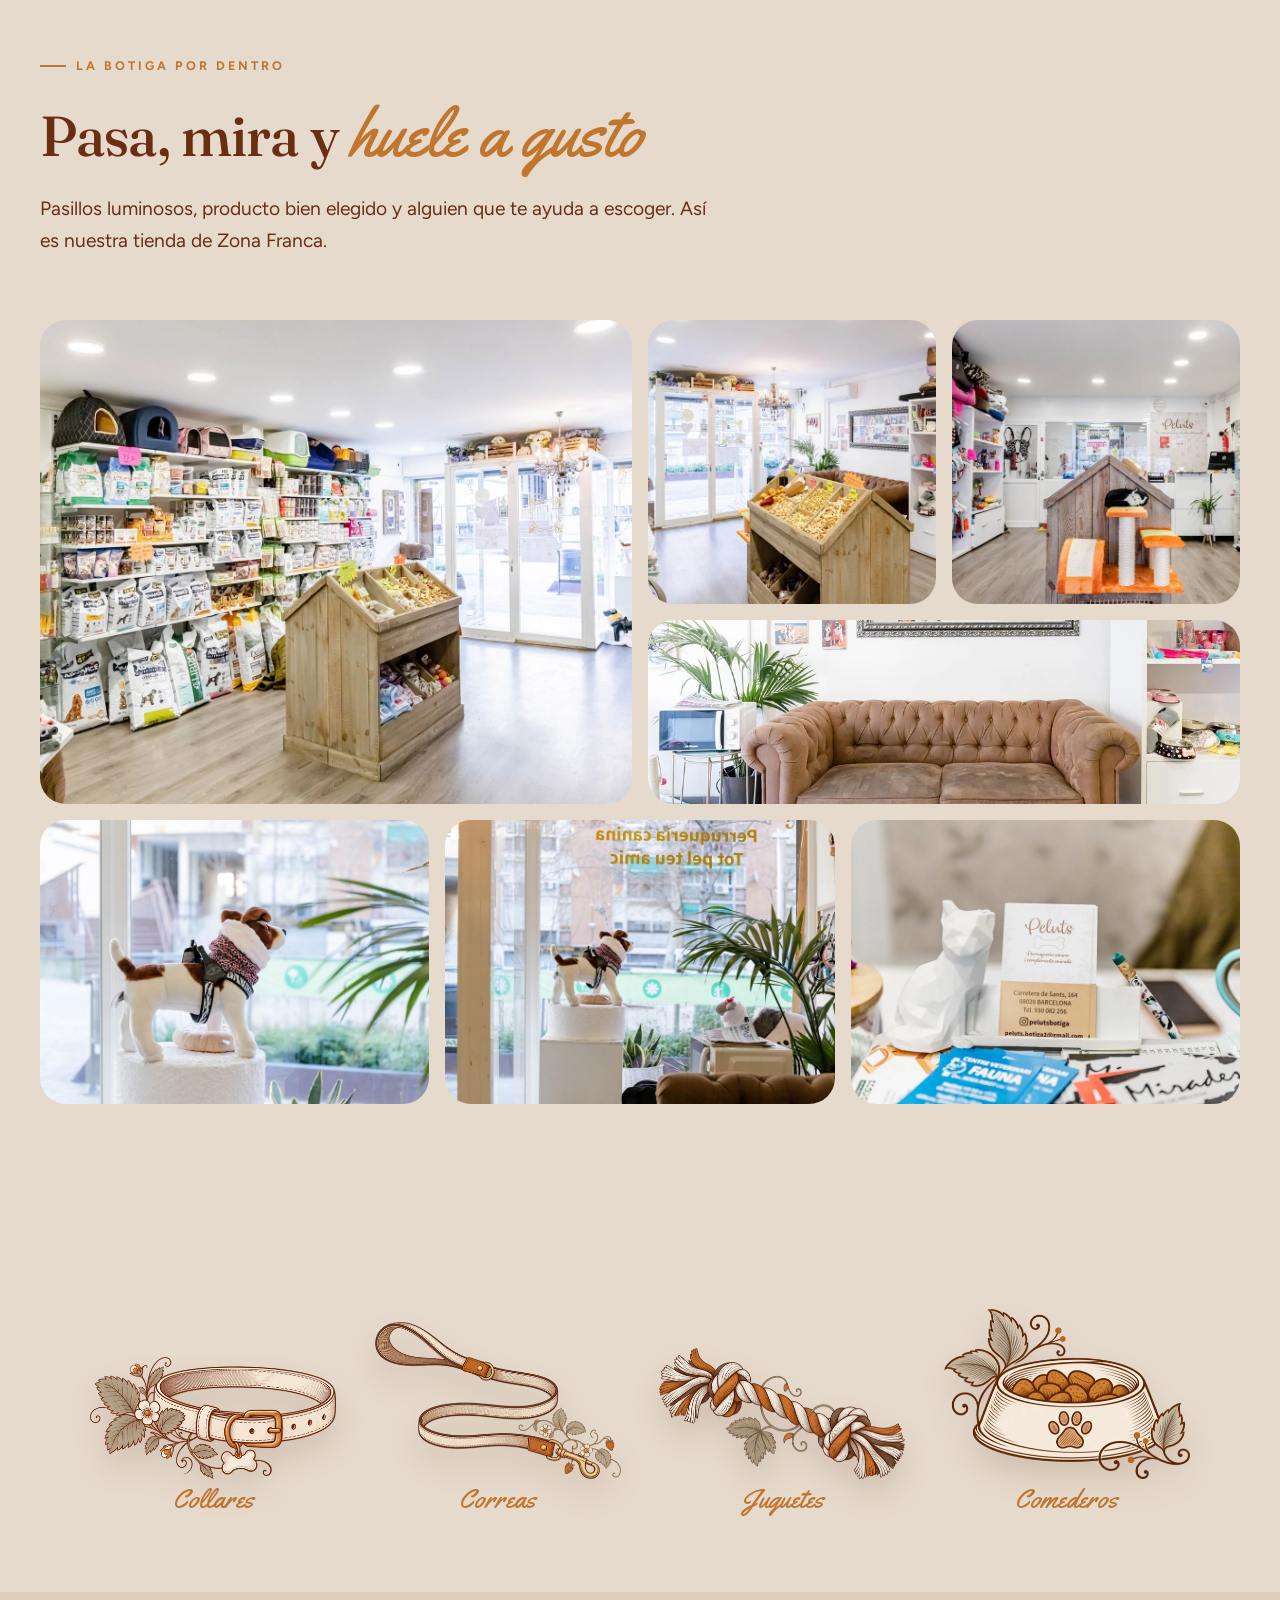
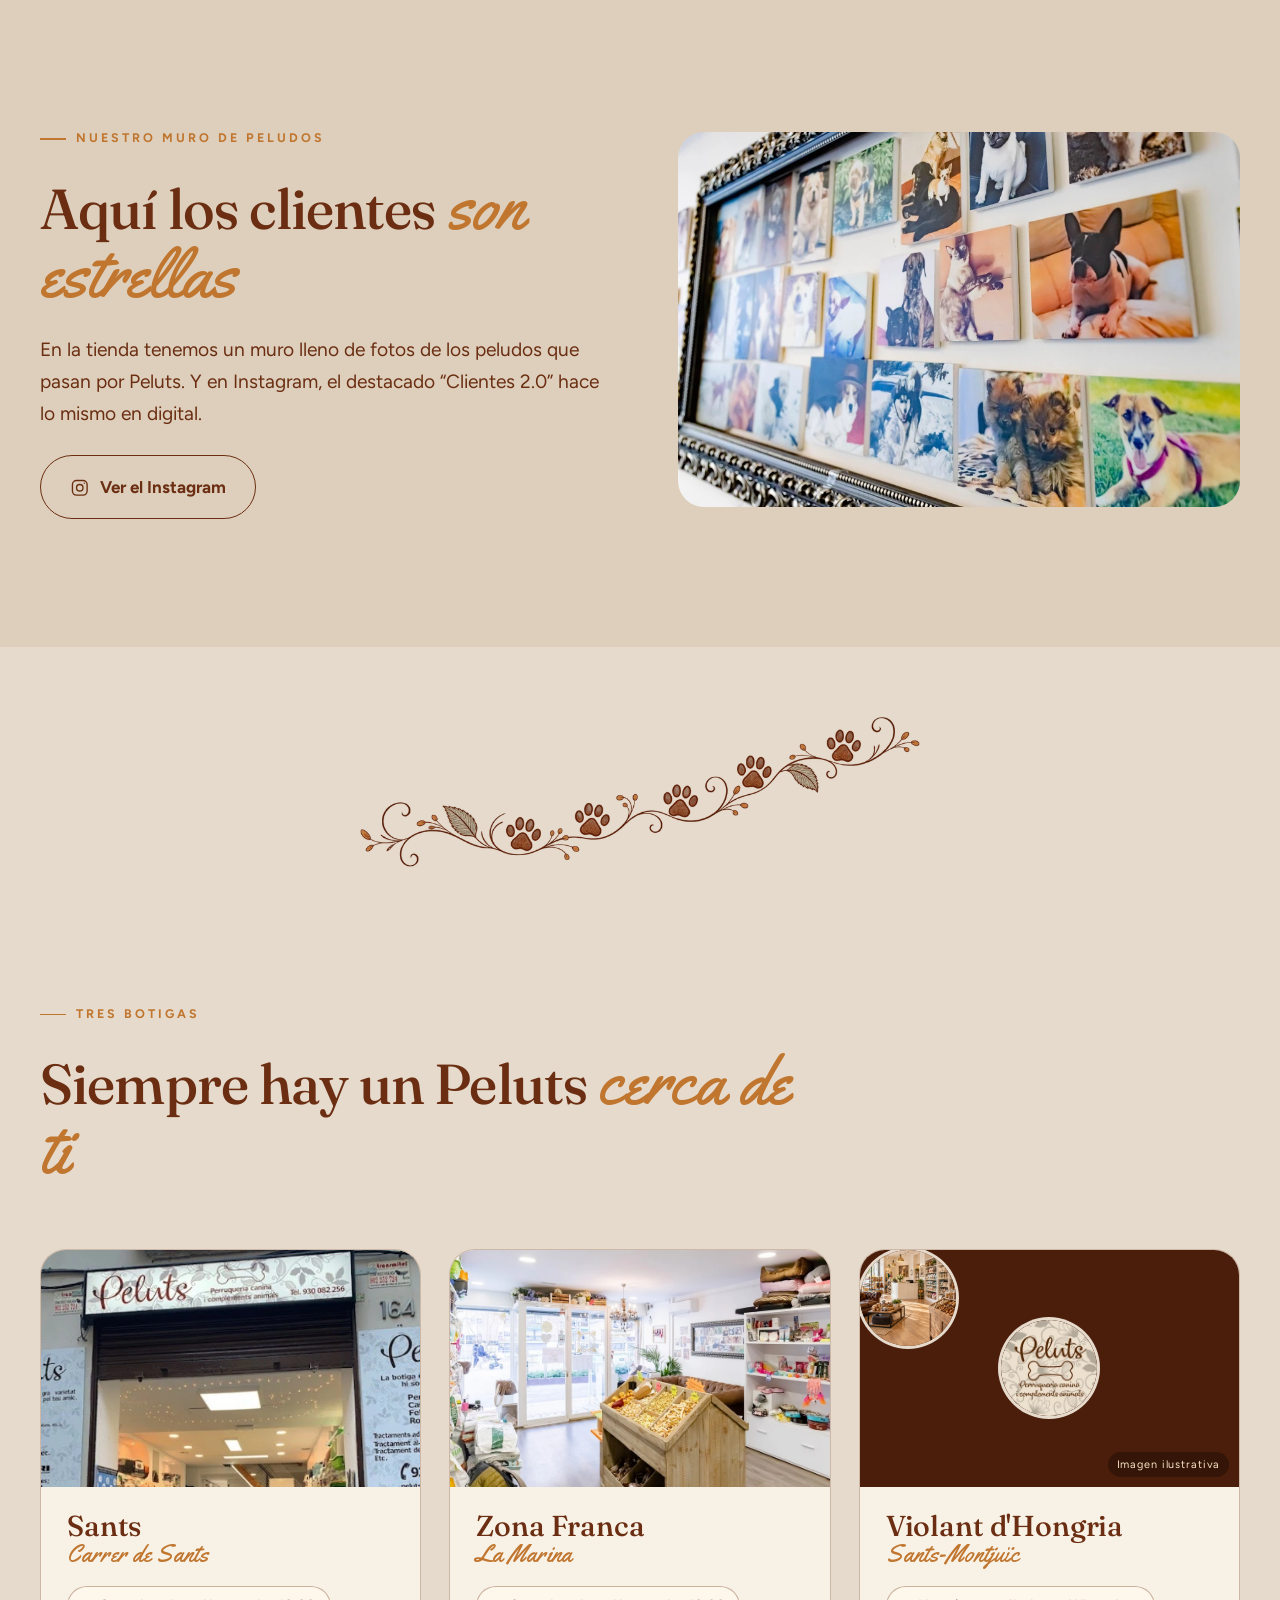
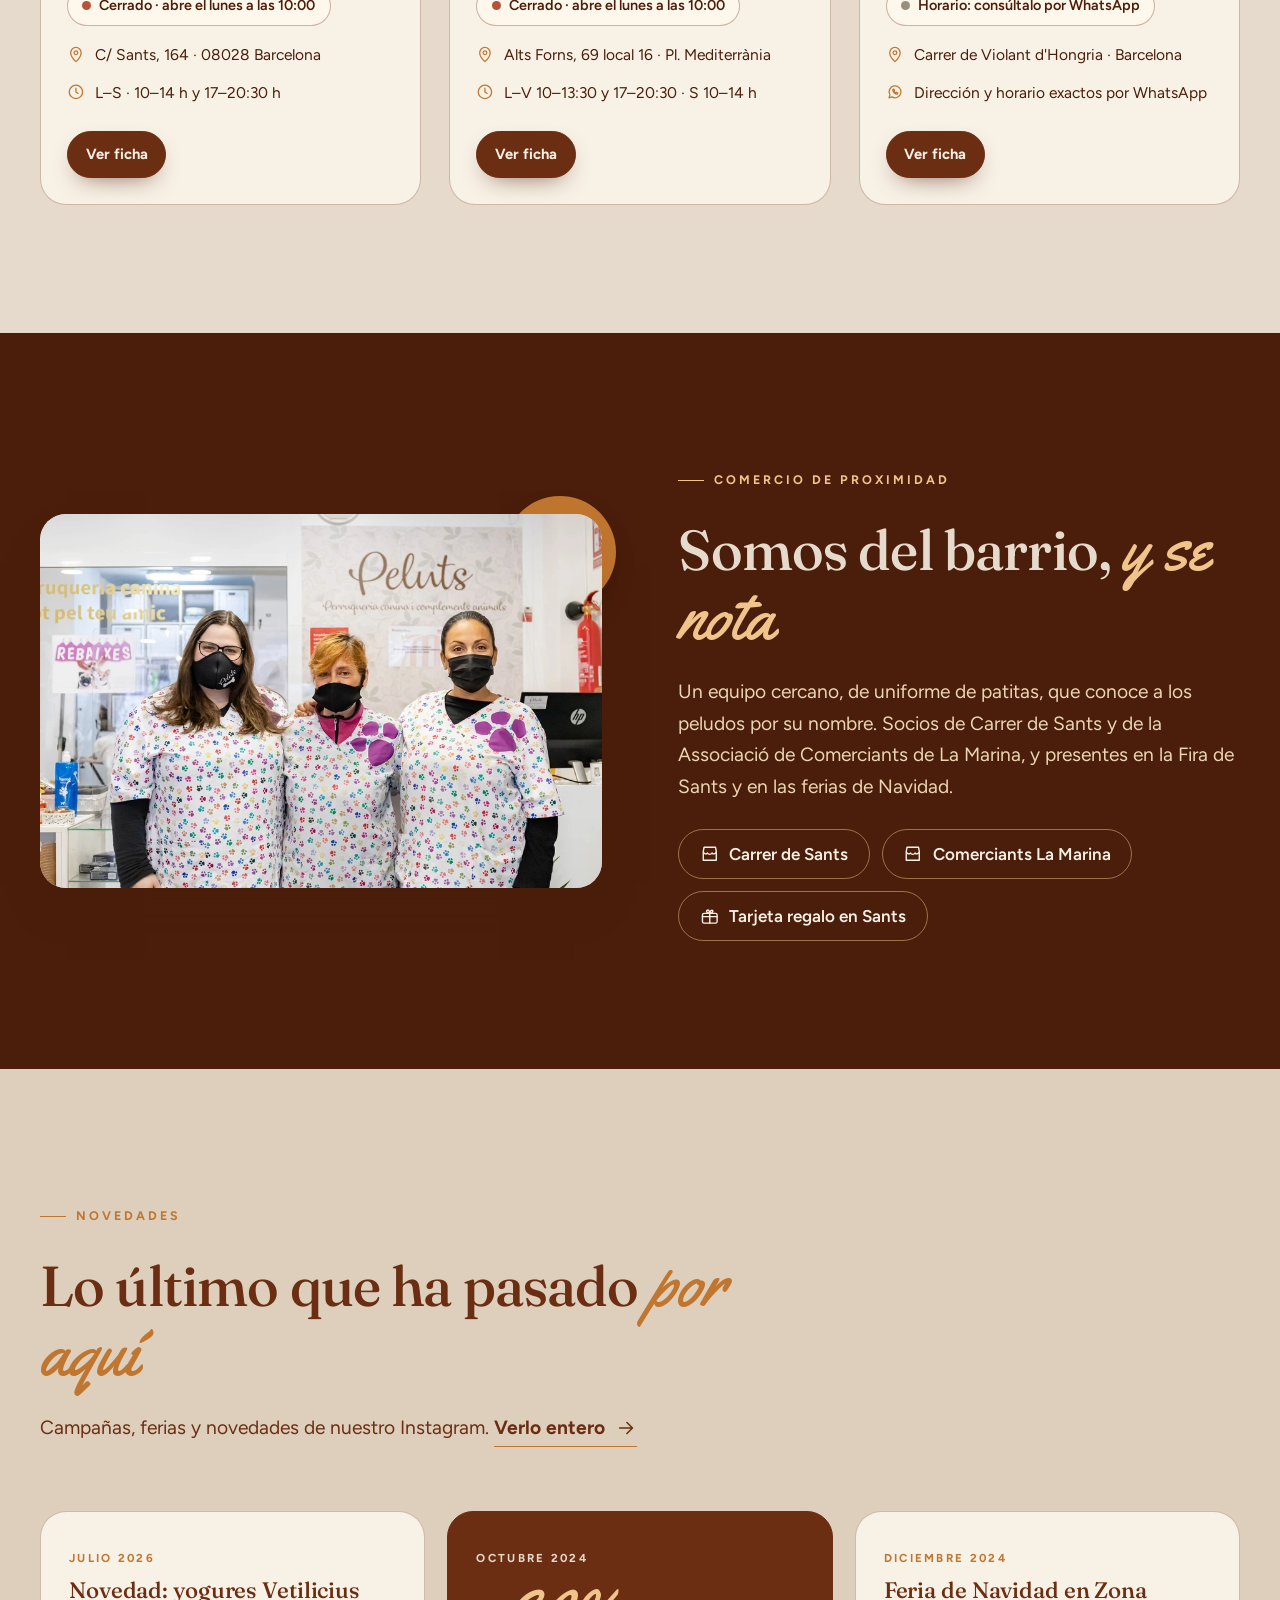
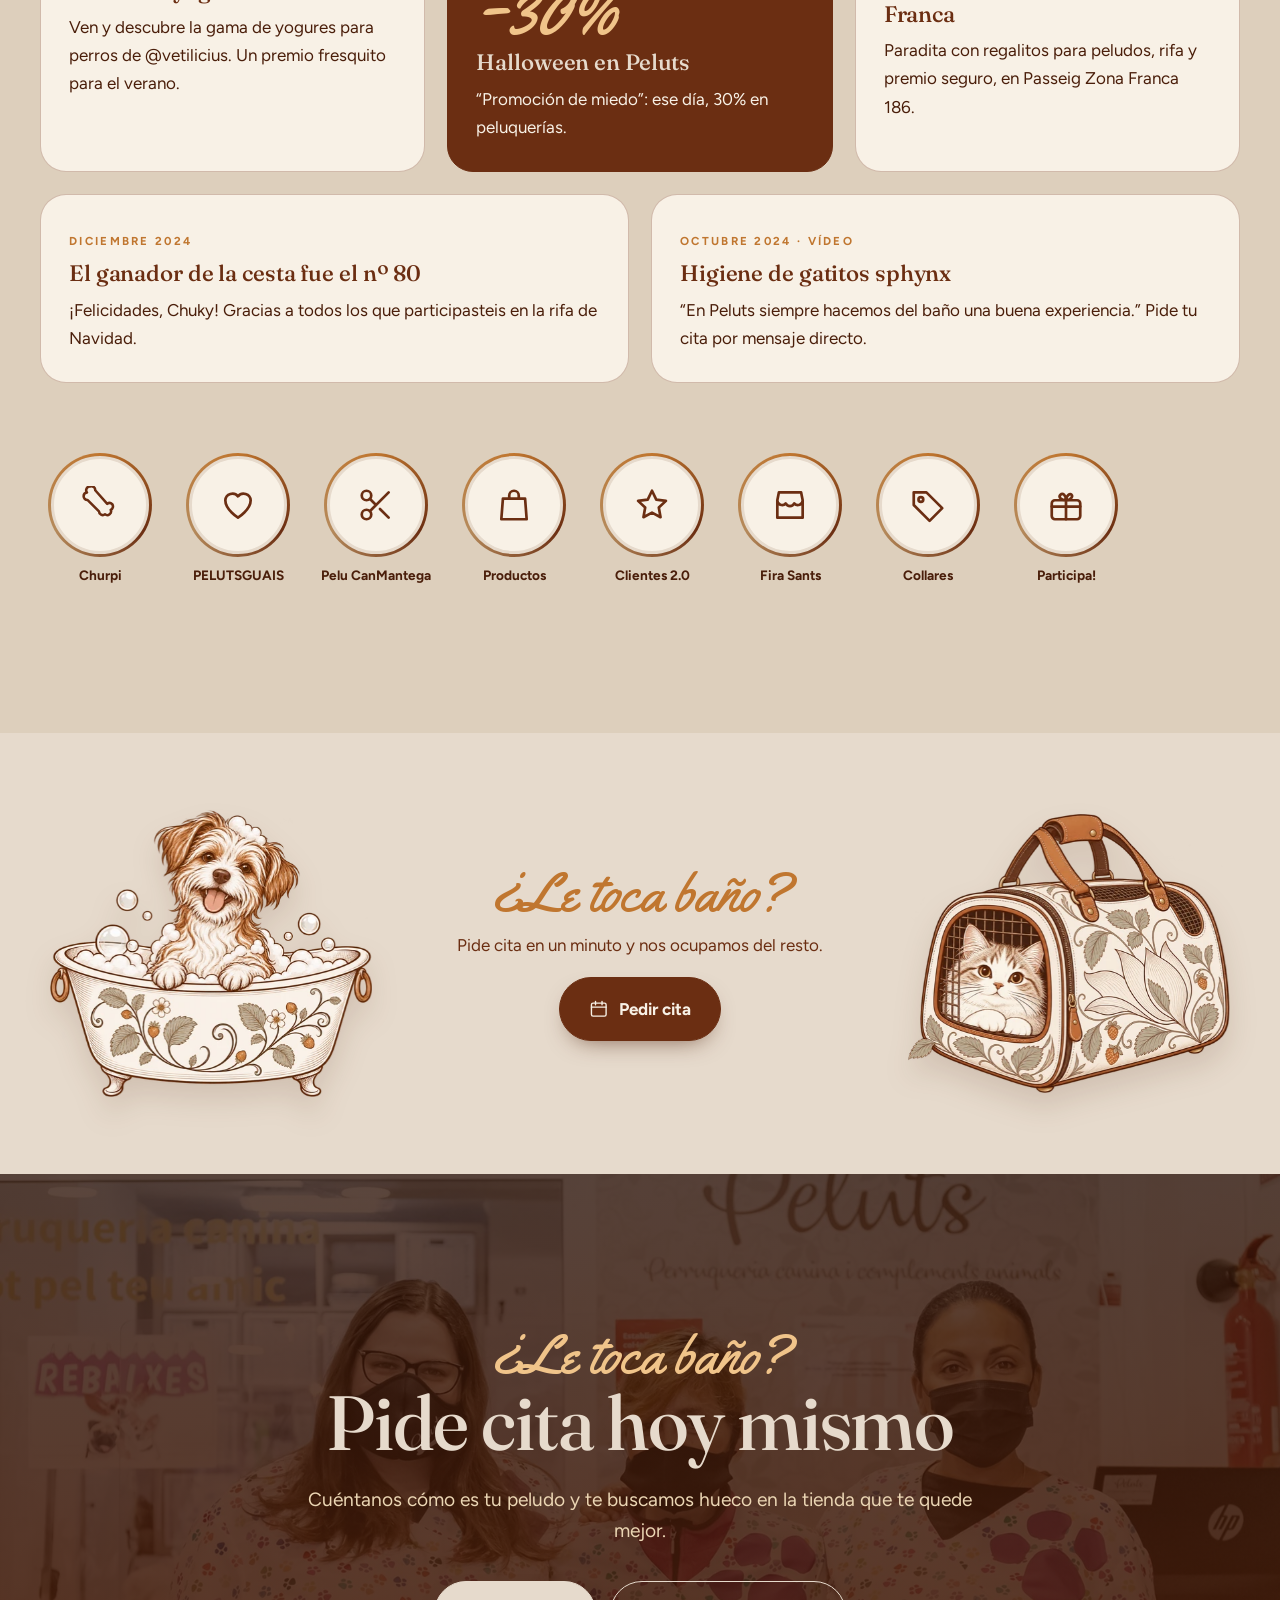
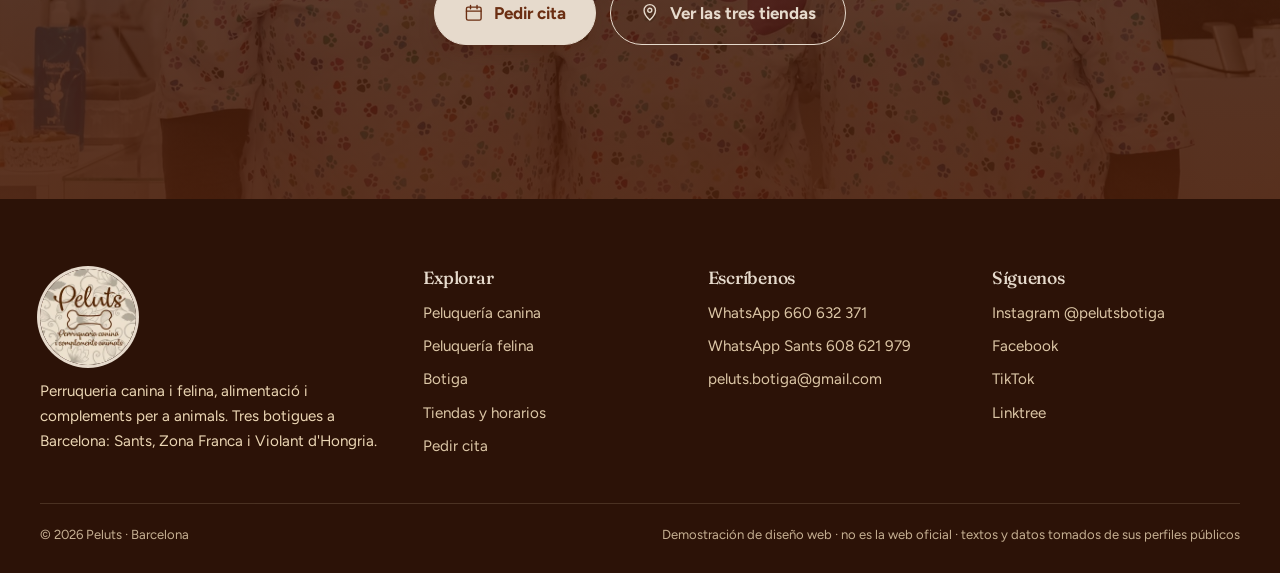
==== commit 0da0a784: "Bocadillo de chat junto al botón de WhatsApp con mensajes que invitan a escribir Co-Authored-By: Cla" ====
--- a/index.html
+++ b/index.html
@@ -228,7 +228,7 @@
 </div>
 <div class="legal"><span>© <span id="year">2026</span> Peluts · Barcelona</span><span>Demostración de diseño web · no es la web oficial · textos y datos tomados de sus perfiles públicos</span></div>
 </div></footer>
-<a class="fab" href="https://wa.me/34660632371?text=%C2%A1Hola%20Peluts!" target="_blank" rel="noopener" aria-label="Escribir por WhatsApp"><svg class="ico " aria-hidden="true"><use href="#i-wa"/></svg></a>
+<div class="wa-chat"><div class="wa-bubble" role="status" aria-live="polite" hidden><button class="wa-x" type="button" aria-label="Cerrar mensaje">×</button><a class="wa-msg" href="https://wa.me/34660632371" target="_blank" rel="noopener"><img src="assets/img/logo-96.webp" width="40" height="40" alt=""><span class="wa-body"><b>Peluts</b><span class="wa-typing" aria-hidden="true"><i></i><i></i><i></i></span><span class="wa-txt"></span><small>ahora · WhatsApp</small></span></a></div><a class="fab" id="wa-fab" href="https://wa.me/34660632371?text=%C2%A1Hola%20Peluts!" target="_blank" rel="noopener" aria-label="Escribir por WhatsApp"><svg class="ico " aria-hidden="true"><use href="#i-wa"/></svg></a></div>
 <script src="assets/js/site.js" defer></script>
 </body>
 </html>
--- a/assets/css/site.css
+++ b/assets/css/site.css
@@ -554,3 +554,29 @@
 /* imágenes superpuestas opcionales (IA): ocupan el marco, sin salirse */
 .over{position:absolute;inset:0;width:100%;height:100%;object-fit:cover}
 .pet .bg,.arch,.hf-bg{overflow:hidden}
+
+/* ================= BOCADILLO DE WHATSAPP ================= */
+.wa-chat{position:fixed;right:18px;bottom:18px;z-index:150;display:flex;flex-direction:column;align-items:flex-end;gap:12px;pointer-events:none}
+.wa-chat .fab{position:static;pointer-events:auto}
+.wa-bubble{pointer-events:auto;position:relative;width:min(300px,calc(100vw - 36px));background:var(--crema-2);border:1px solid rgba(107,46,18,.35);border-radius:20px 20px 6px 20px;box-shadow:0 22px 40px -18px rgba(44,18,7,.55);animation:waIn .5s cubic-bezier(.2,1.2,.3,1)}
+.wa-bubble[hidden]{display:none}
+.wa-bubble::after{content:"";position:absolute;right:20px;bottom:-9px;width:16px;height:16px;background:var(--crema-2);border-right:1px solid rgba(107,46,18,.35);border-bottom:1px solid rgba(107,46,18,.35);transform:rotate(45deg);border-radius:0 0 4px 0}
+.wa-msg{display:flex;gap:12px;align-items:flex-start;padding:14px 38px 14px 14px;text-decoration:none;color:var(--choco-2)}
+.wa-msg img{width:40px;height:40px;border-radius:50%;flex:none;box-shadow:0 0 0 1.5px var(--choco)}
+.wa-body{display:block;min-width:0;line-height:1.35}
+.wa-body b{display:block;font-family:var(--f-head);color:var(--choco);font-size:.95rem}
+.wa-txt{display:block;font-size:.92rem;margin-top:2px}
+.wa-body small{display:block;margin-top:6px;font-size:.72rem;color:var(--taupe-2)}
+.wa-x{position:absolute;right:6px;top:4px;width:30px;height:30px;border:0;background:transparent;color:var(--taupe-2);font-size:1.4rem;line-height:1;cursor:pointer;border-radius:50%}
+.wa-x:hover{background:var(--papel-2);color:var(--choco)}
+.wa-typing{display:none;gap:4px;padding:8px 0 6px}
+.wa-bubble.typing .wa-typing{display:flex}
+.wa-bubble.typing .wa-txt,.wa-bubble.typing .wa-body small{display:none}
+.wa-typing i{width:8px;height:8px;border-radius:50%;background:var(--taupe-2);animation:waDot 1s infinite}
+.wa-typing i:nth-child(2){animation-delay:.15s}.wa-typing i:nth-child(3){animation-delay:.3s}
+@keyframes waDot{0%,60%,100%{transform:translateY(0);opacity:.5}30%{transform:translateY(-5px);opacity:1}}
+@keyframes waIn{from{opacity:0;transform:translateY(14px) scale(.92)}to{opacity:1;transform:none}}
+.wa-fab-ping{animation:waPing 2.4s ease-out 3}
+@keyframes waPing{0%{box-shadow:0 0 0 0 rgba(47,107,58,.55),0 14px 30px -10px rgba(0,0,0,.5)}100%{box-shadow:0 0 0 22px rgba(47,107,58,0),0 14px 30px -10px rgba(0,0,0,.5)}}
+@media(max-width:600px){.wa-chat{right:14px;bottom:14px}}
+@media(prefers-reduced-motion:reduce){.wa-bubble{animation:none}.wa-typing i{animation:none}}
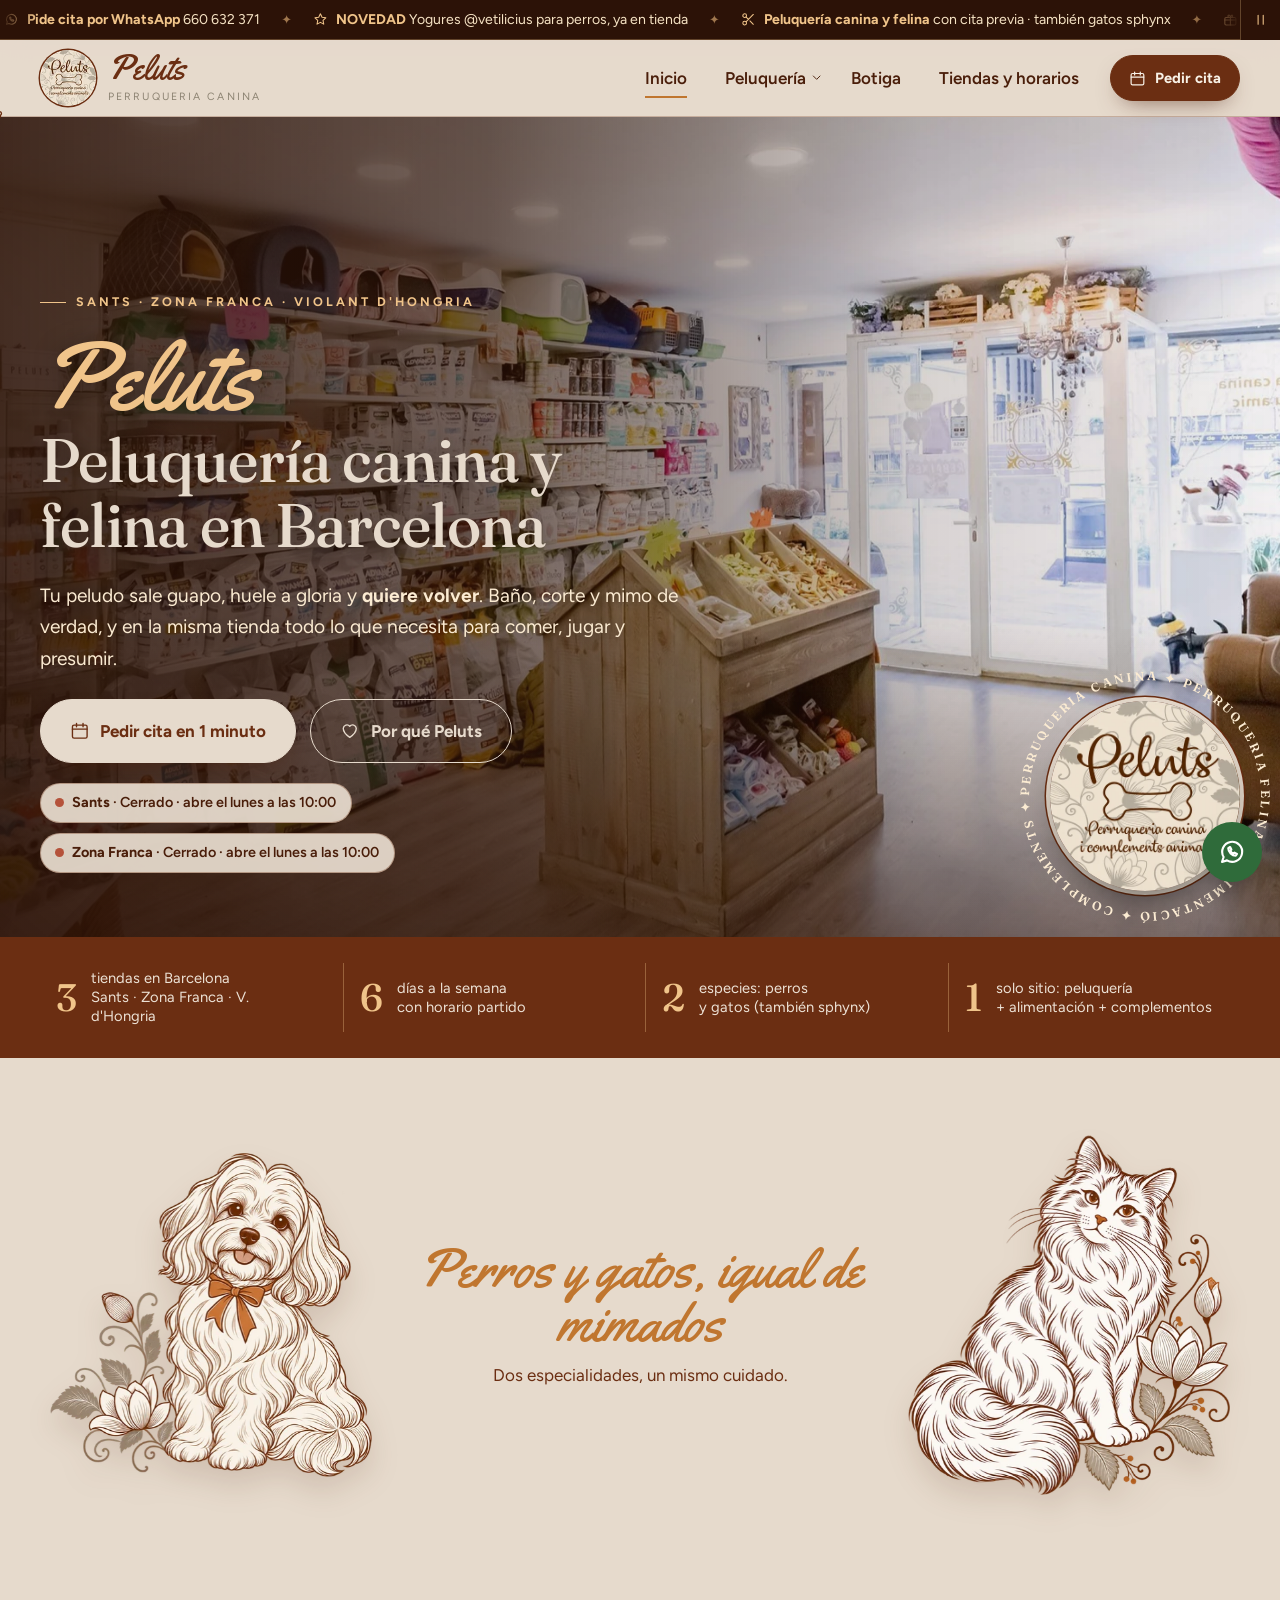
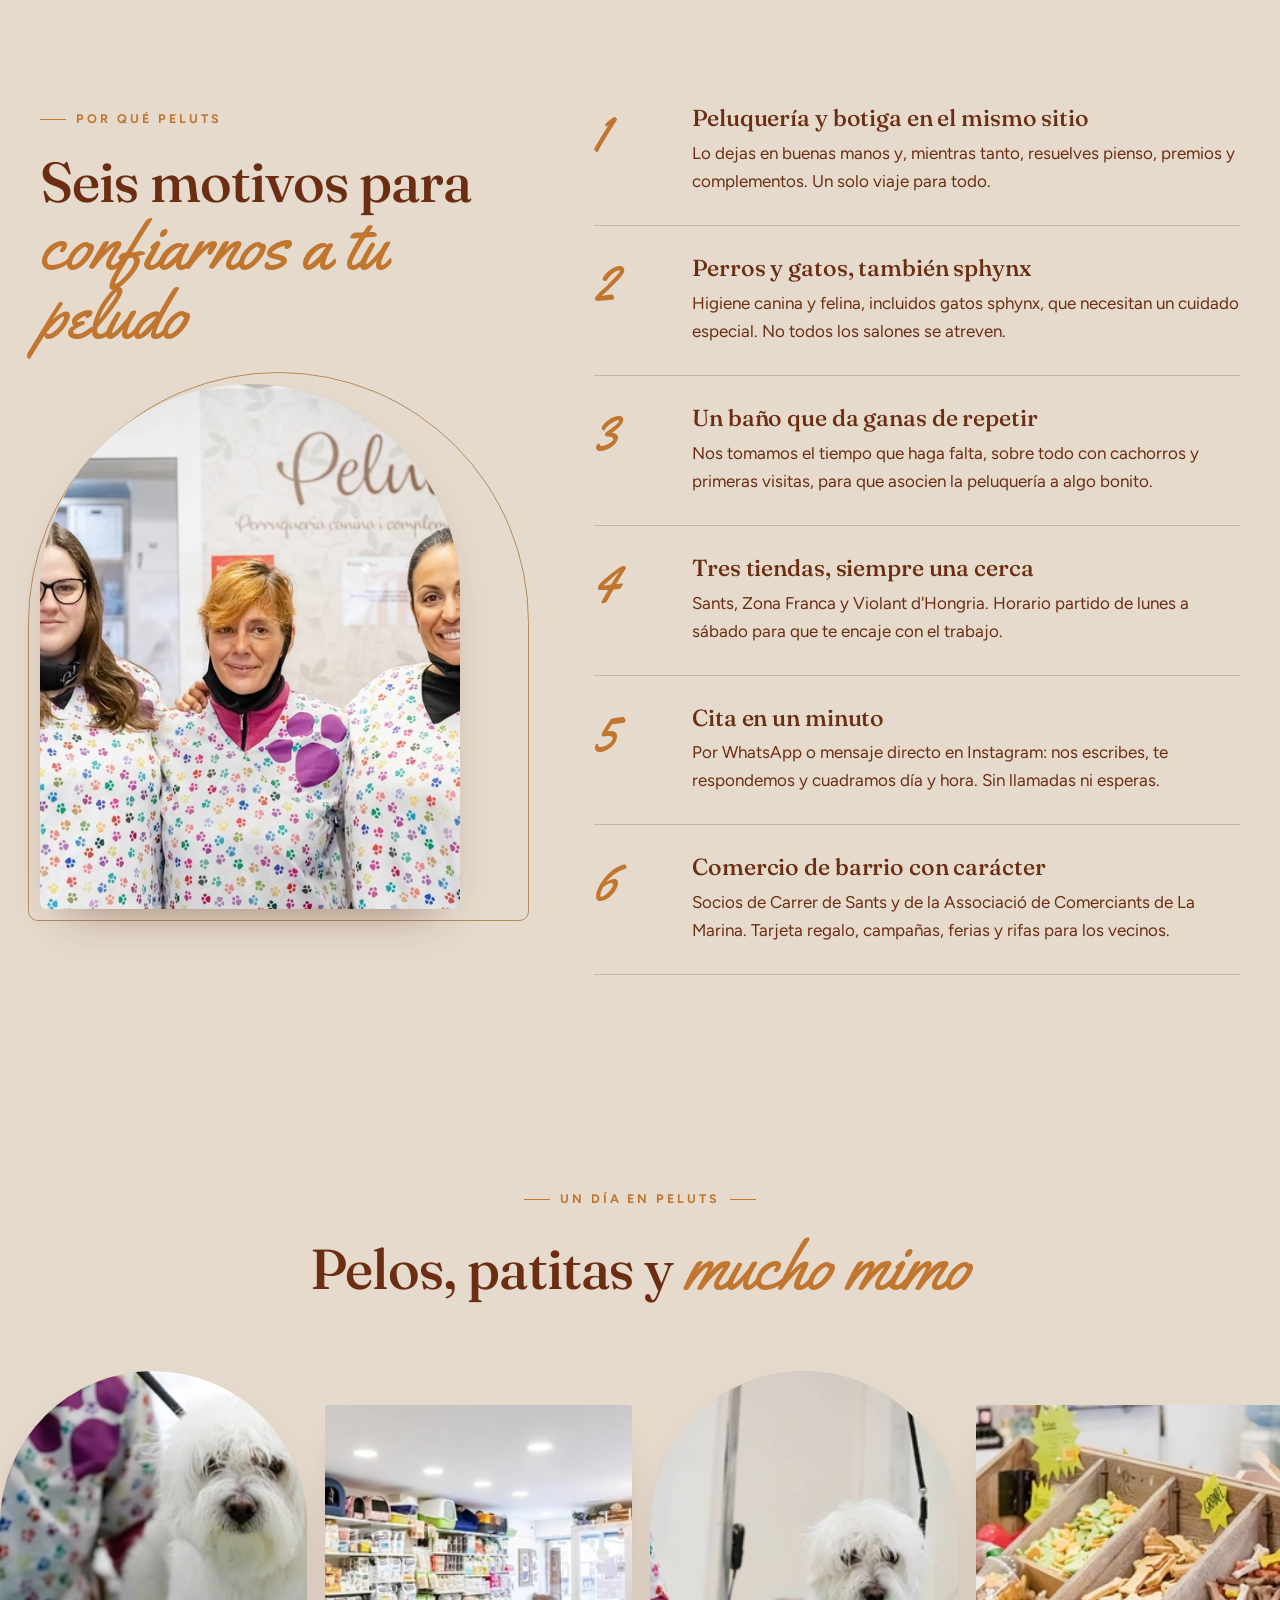
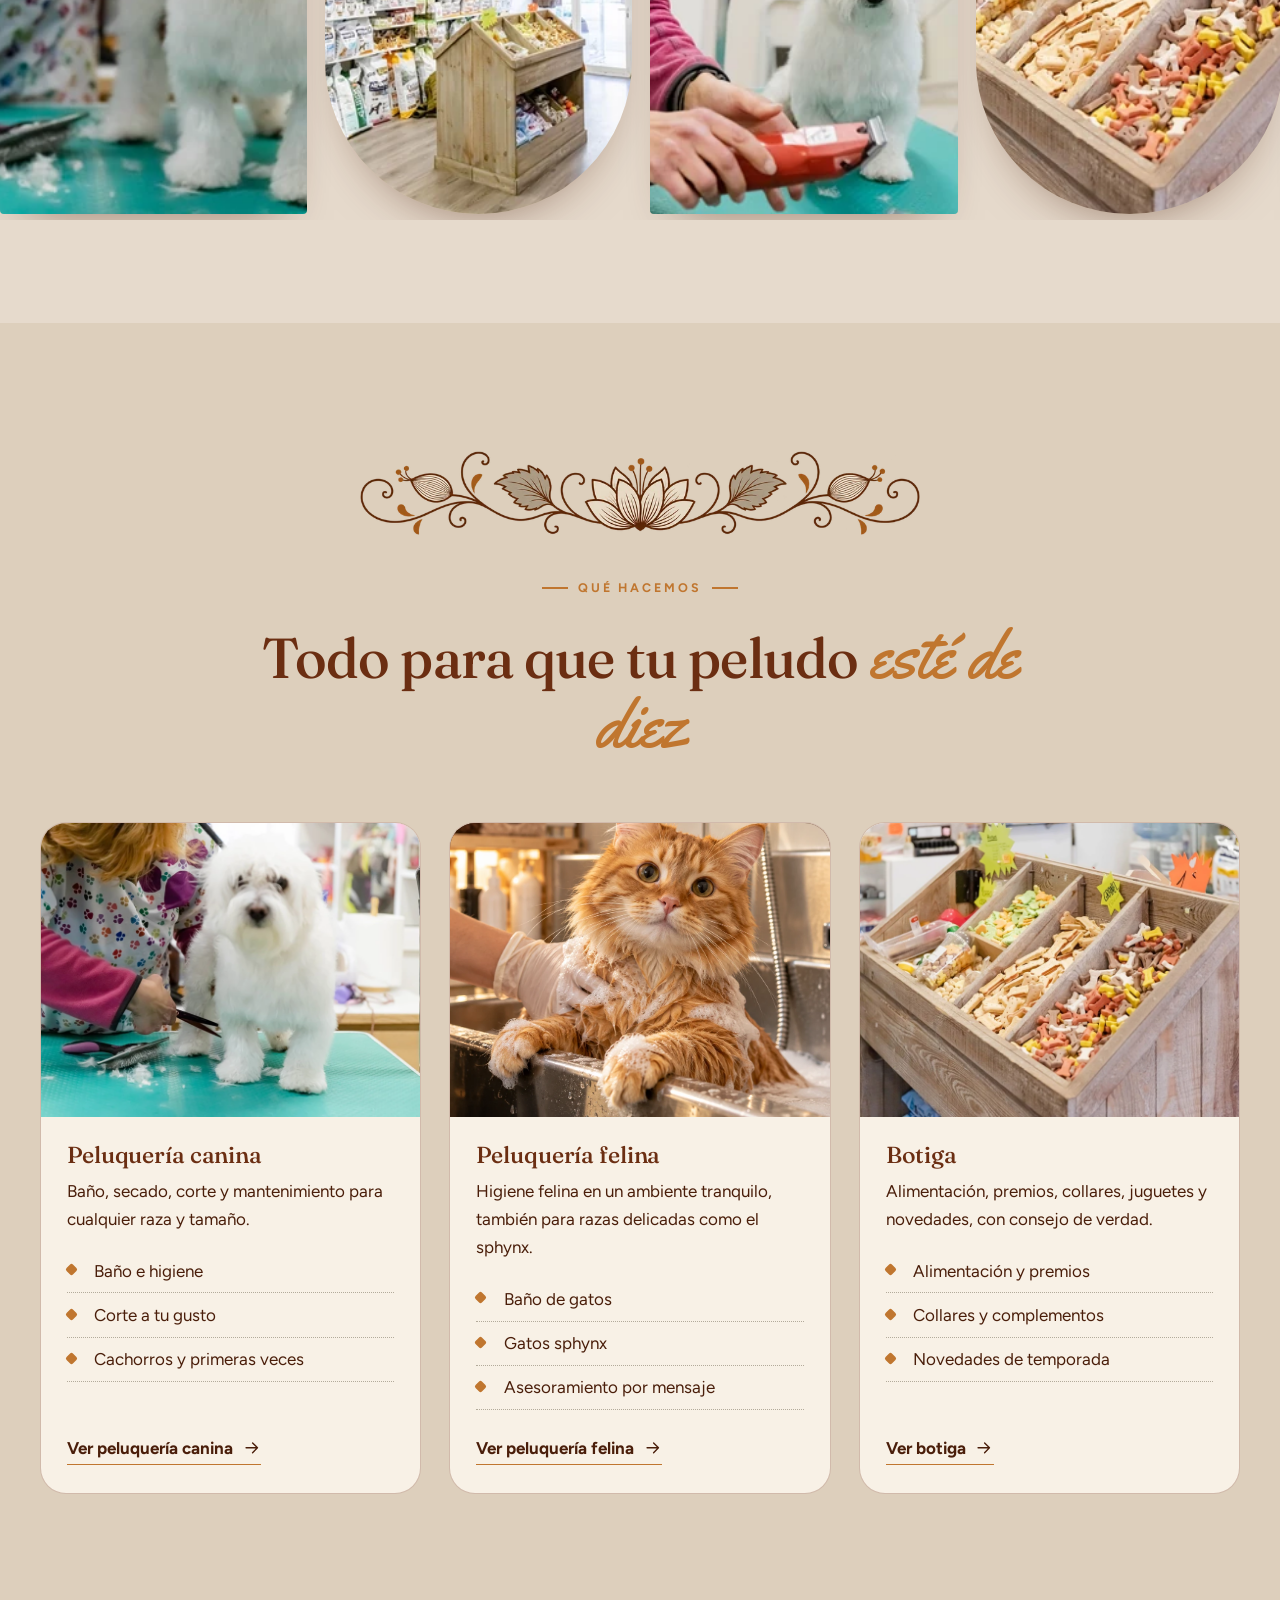
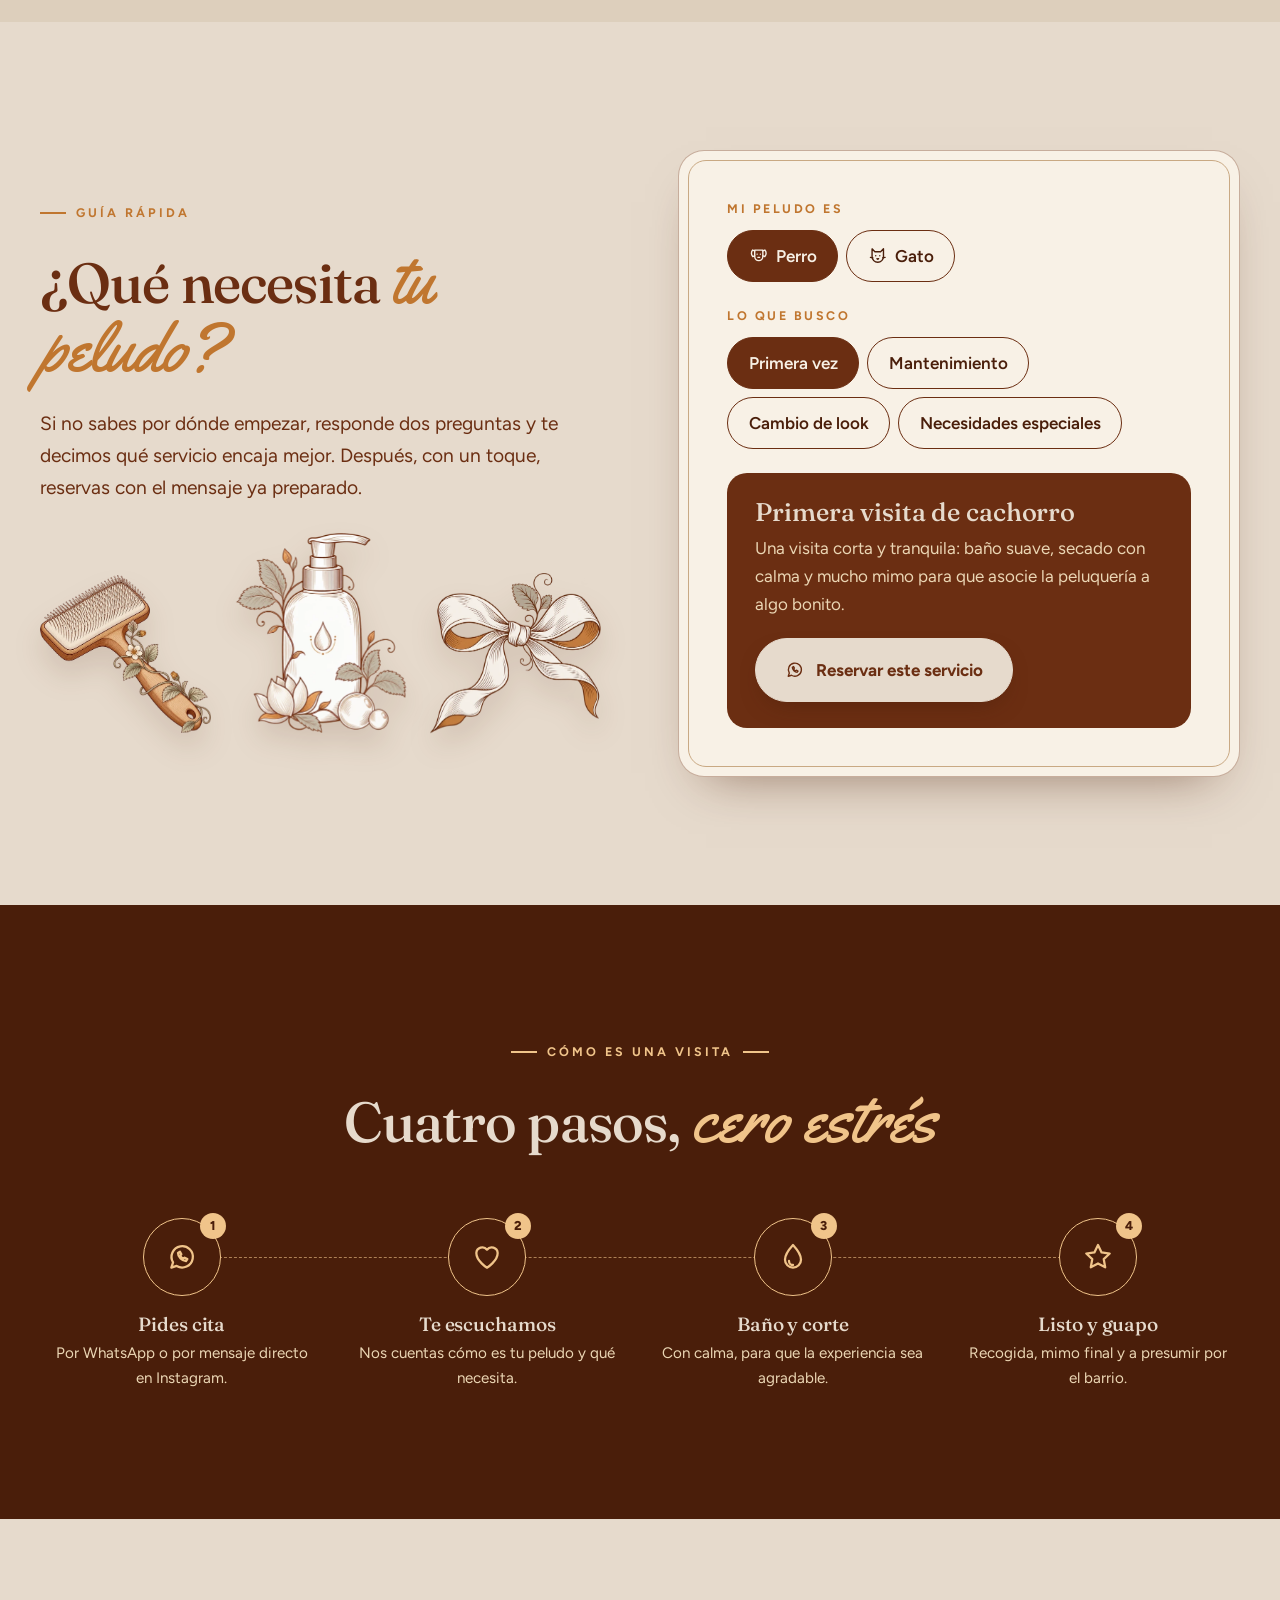
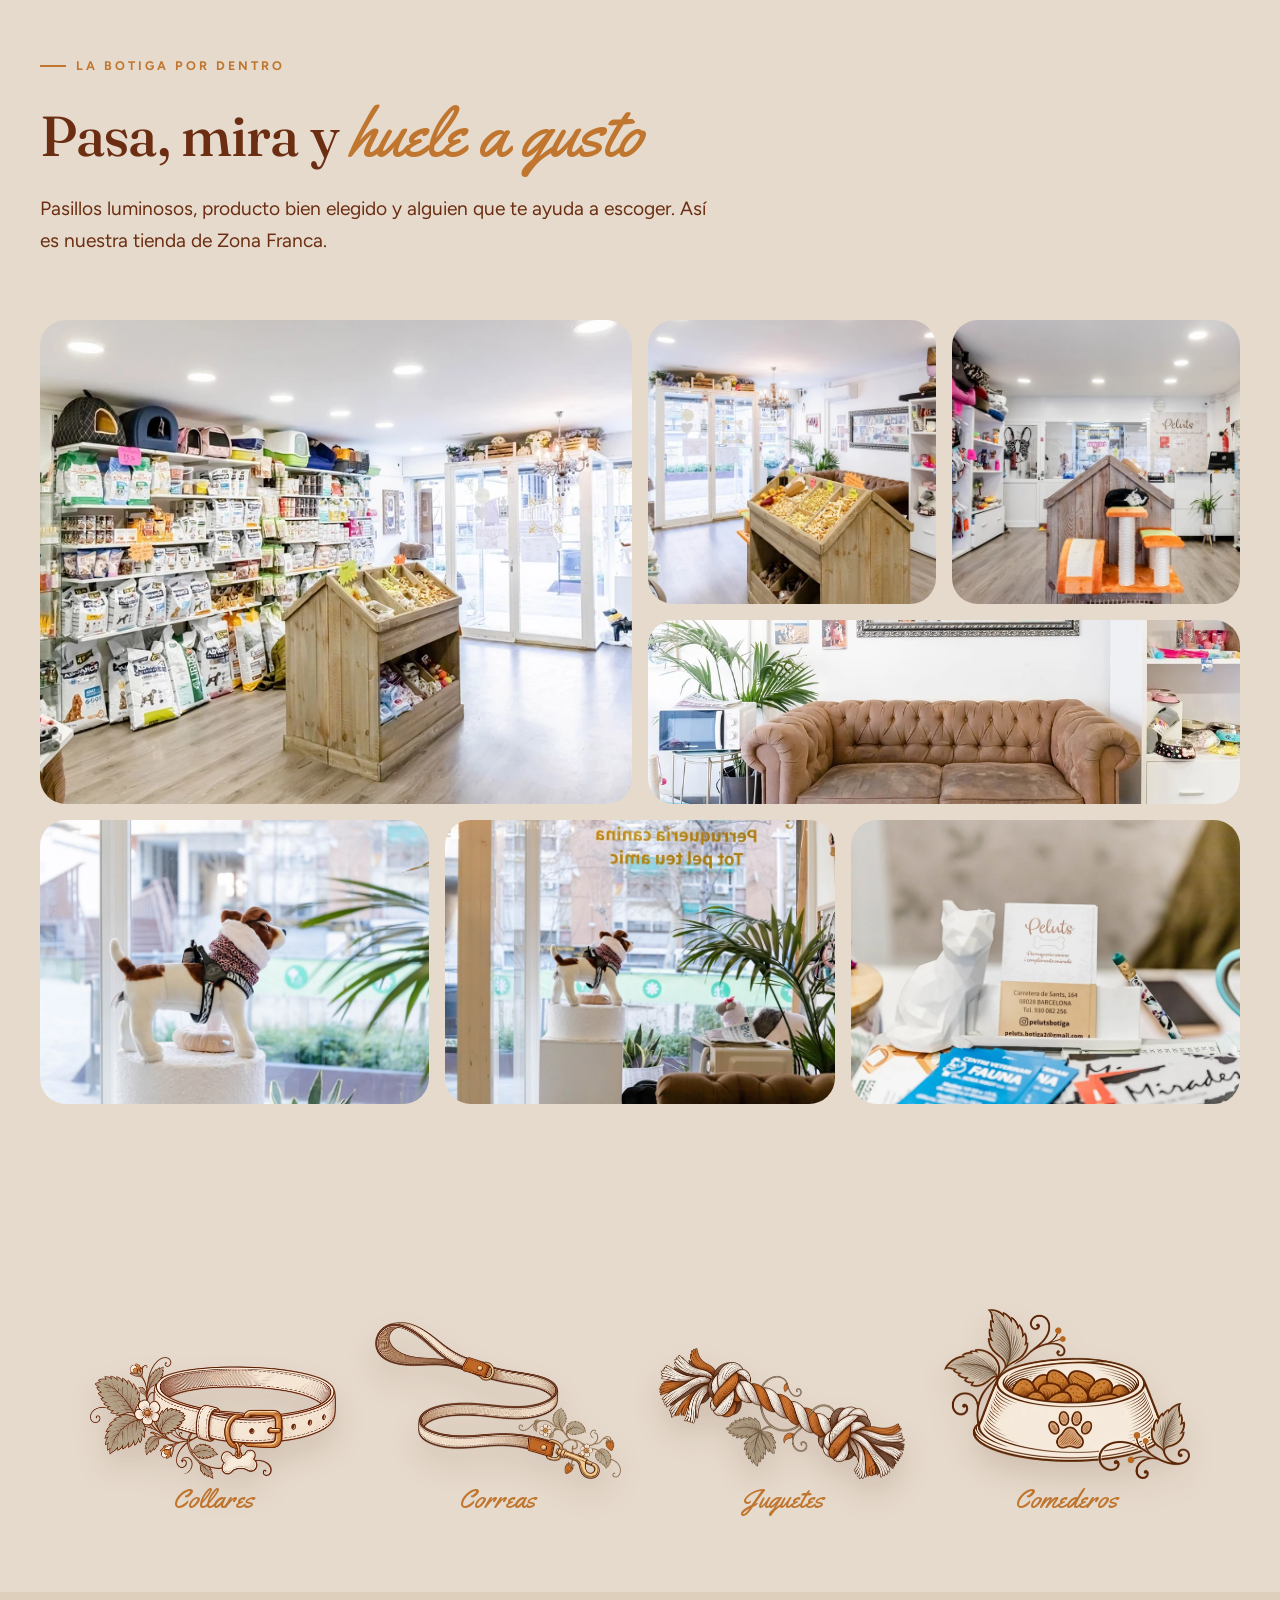
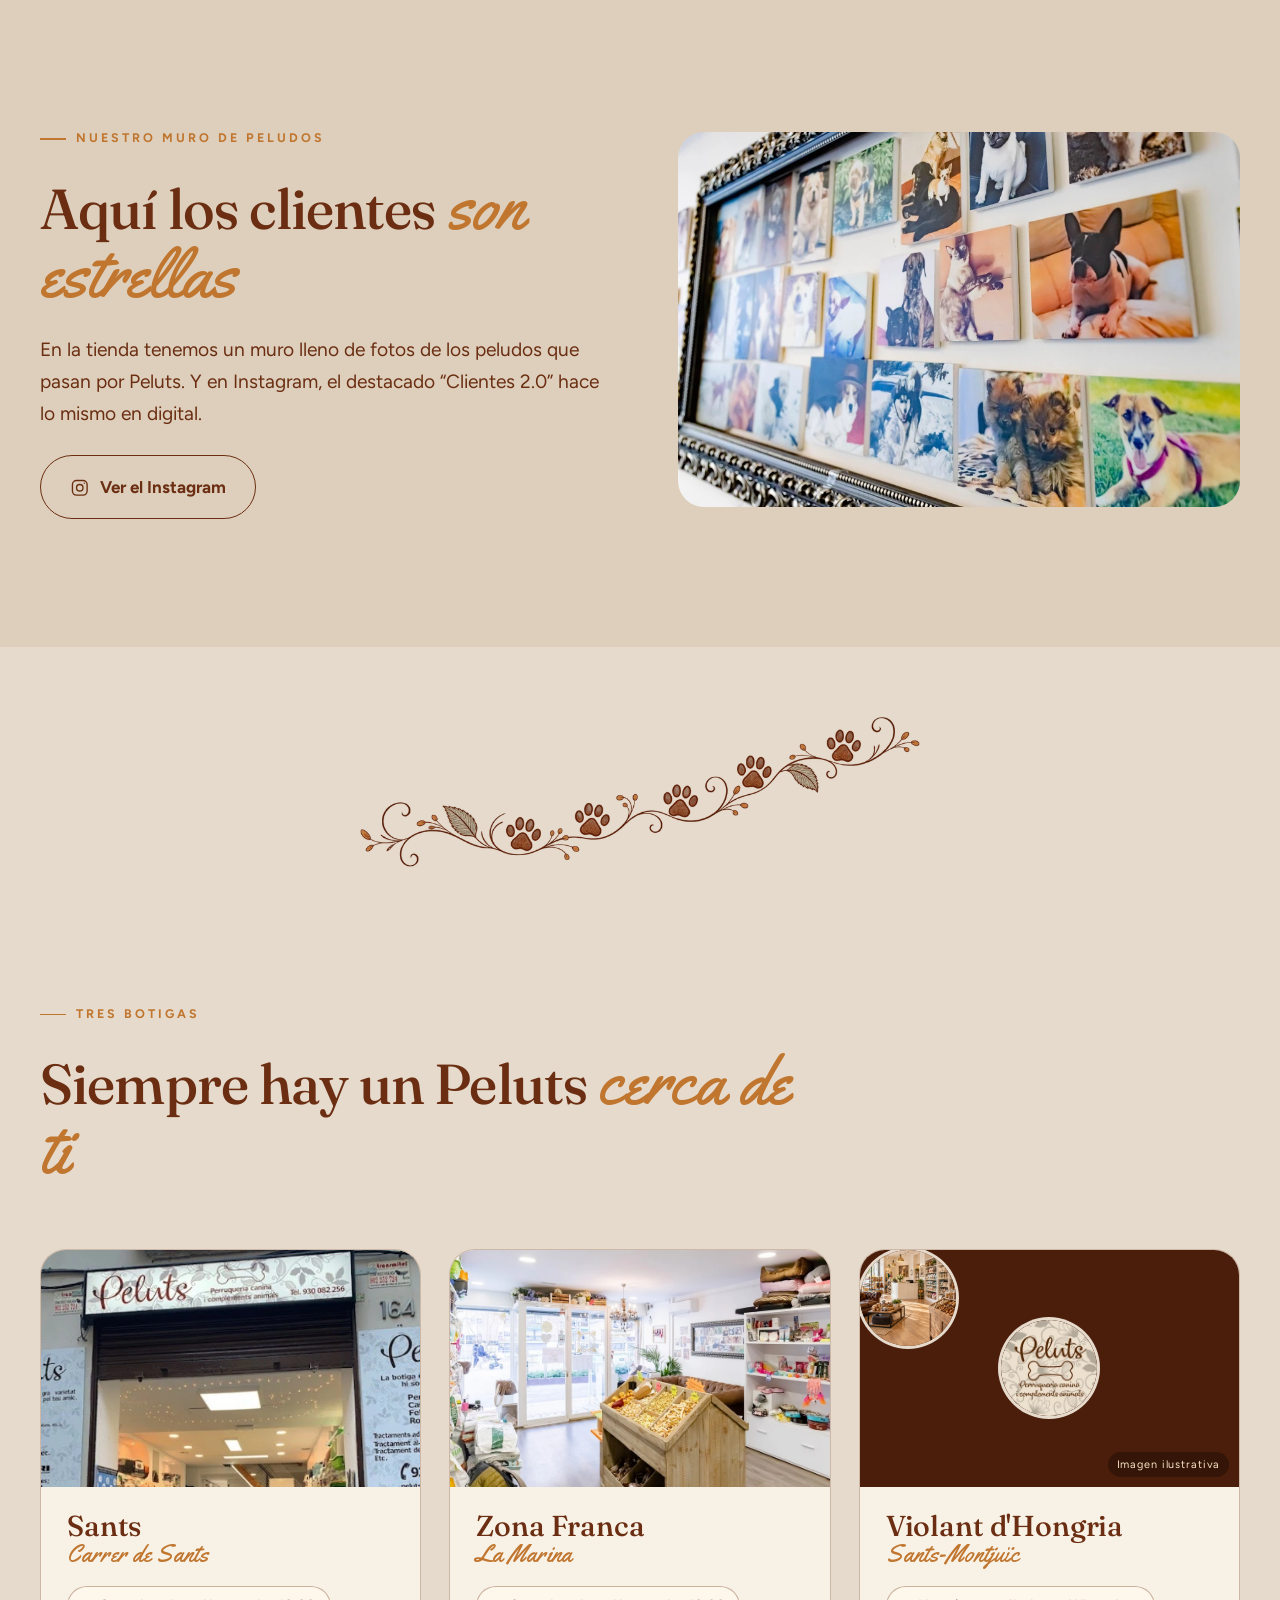
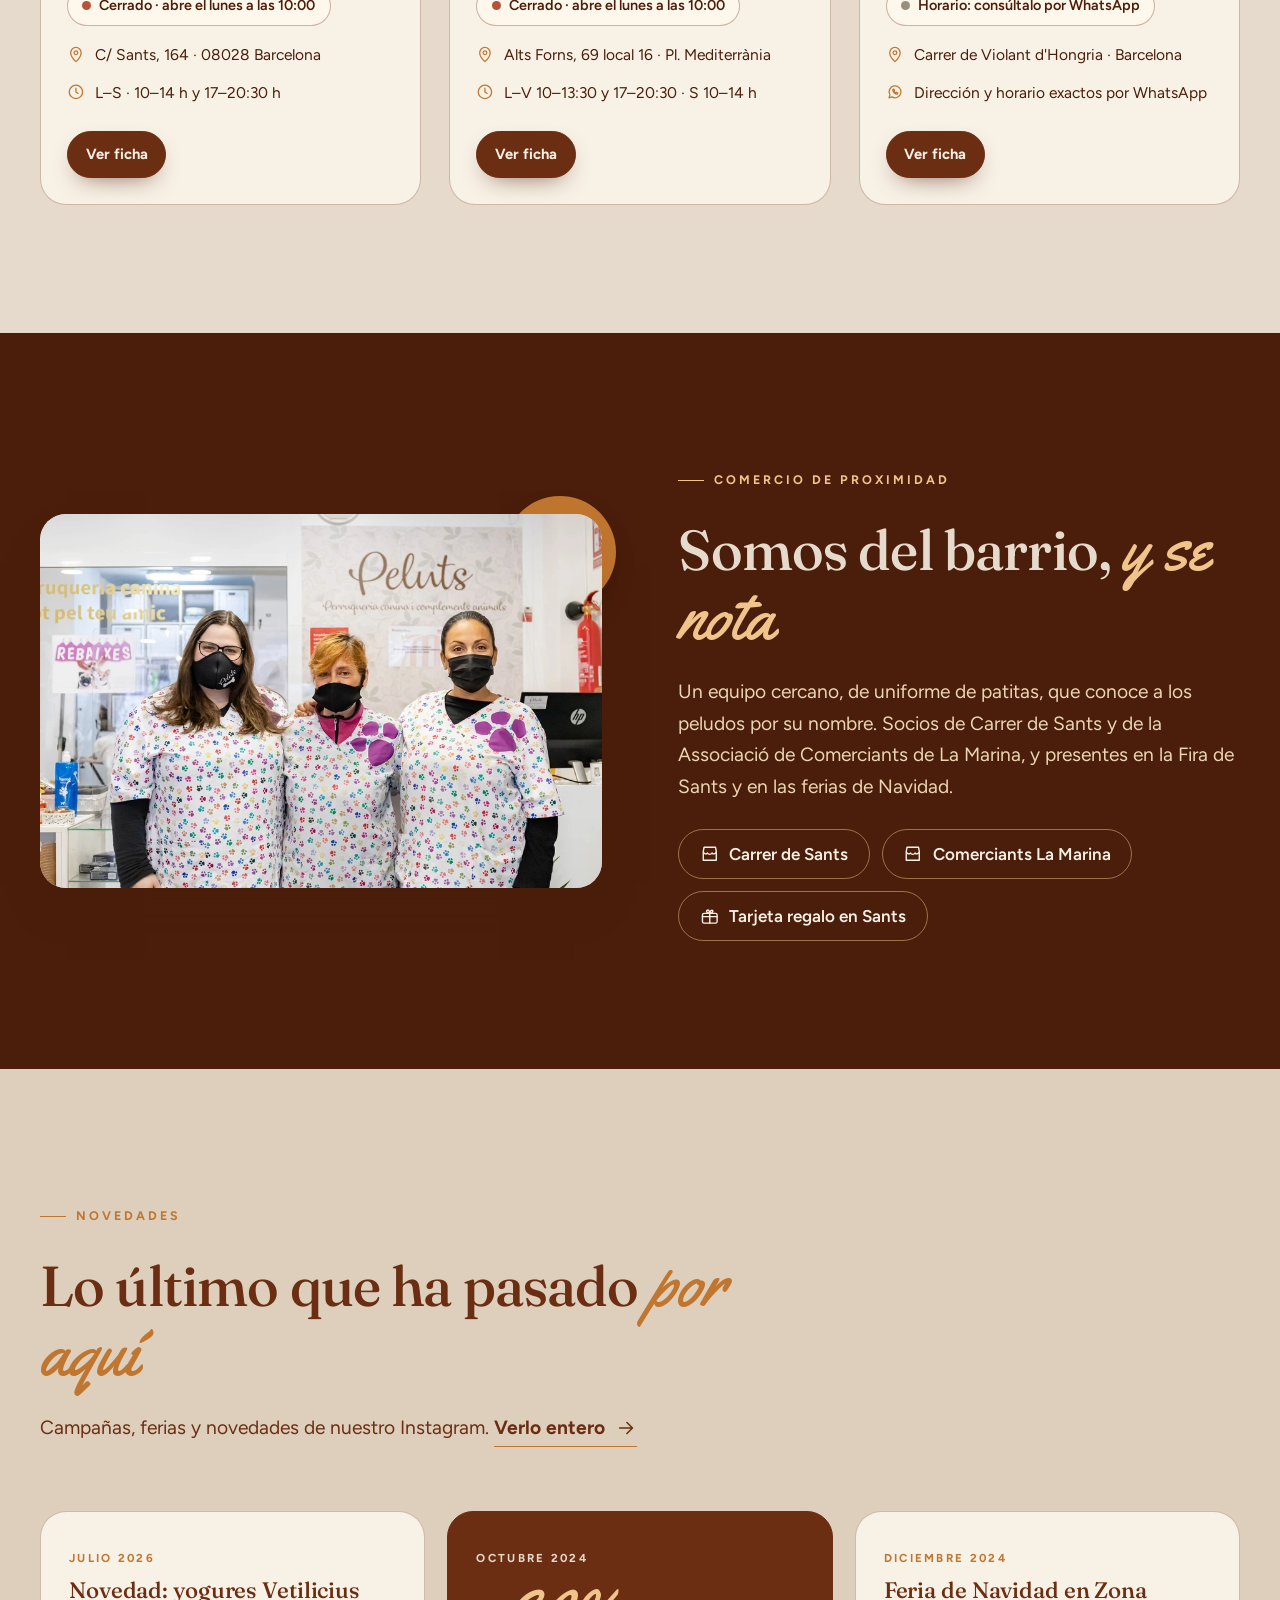
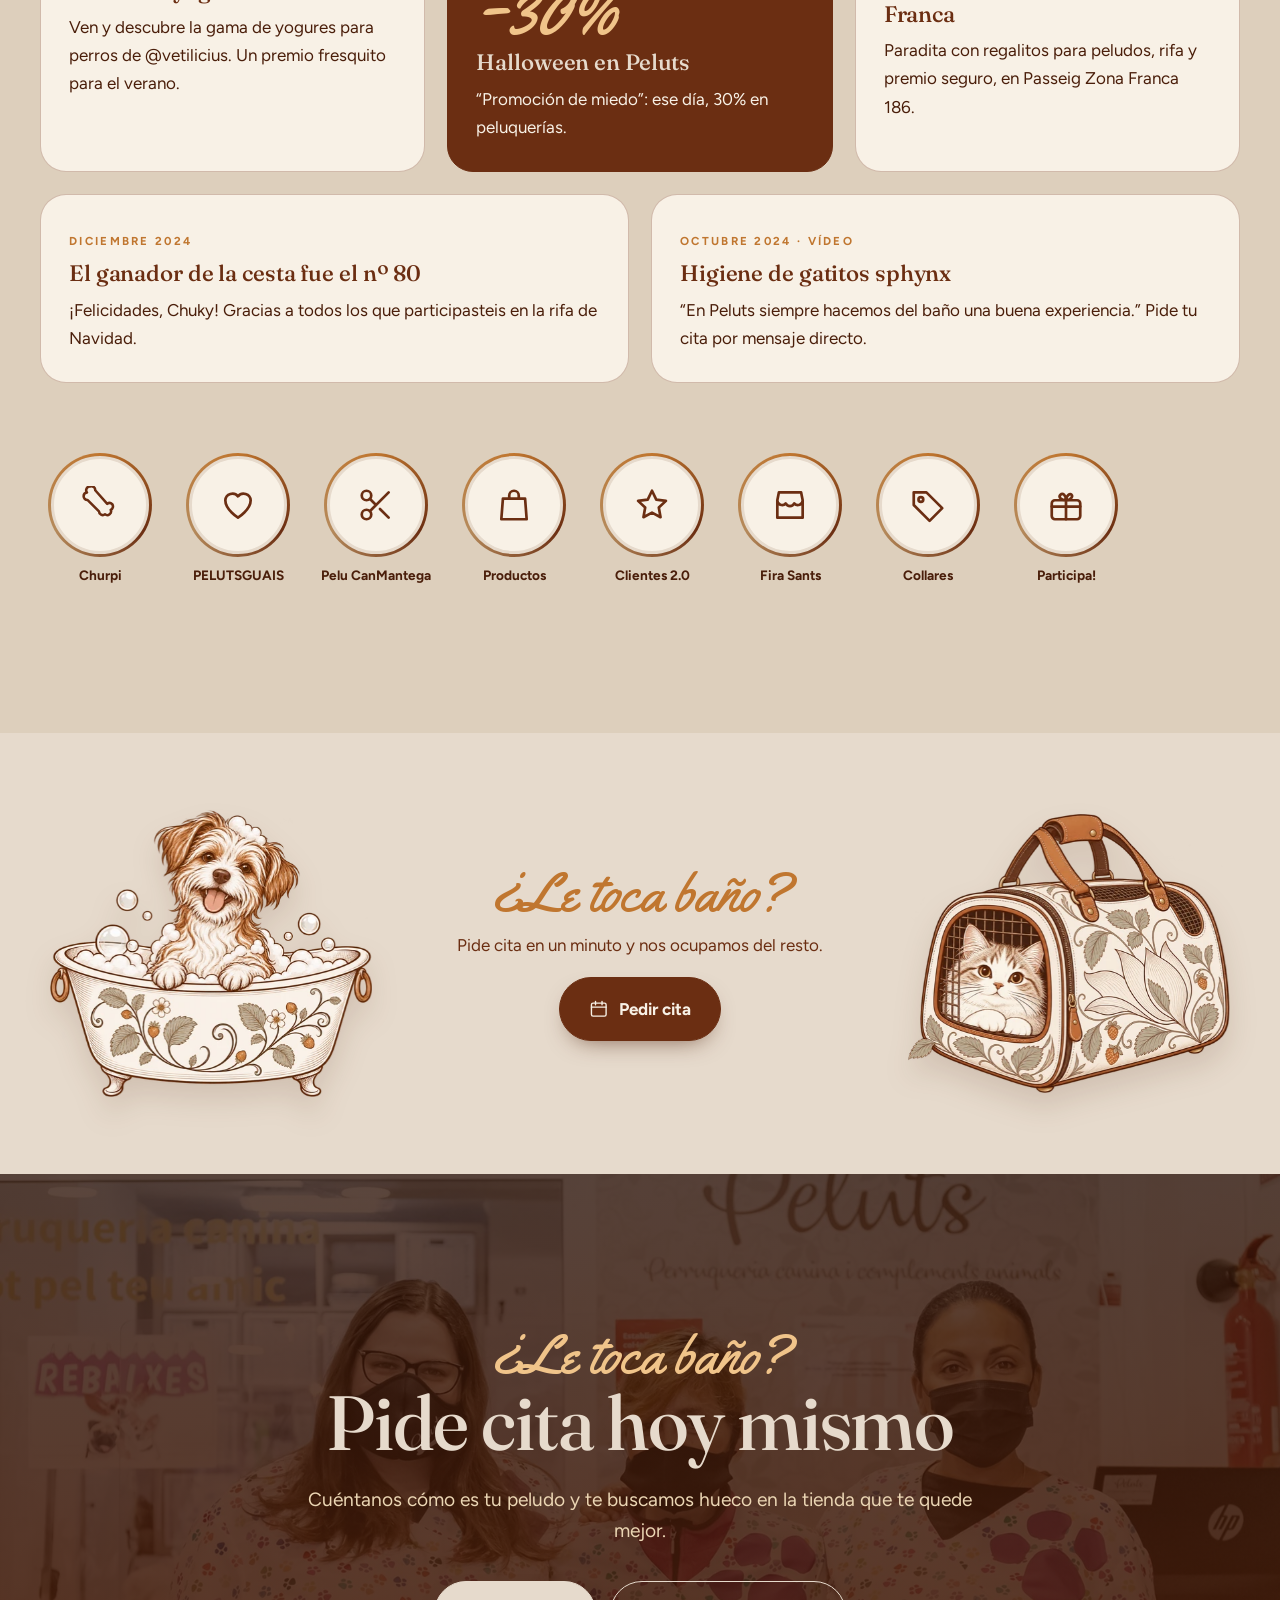
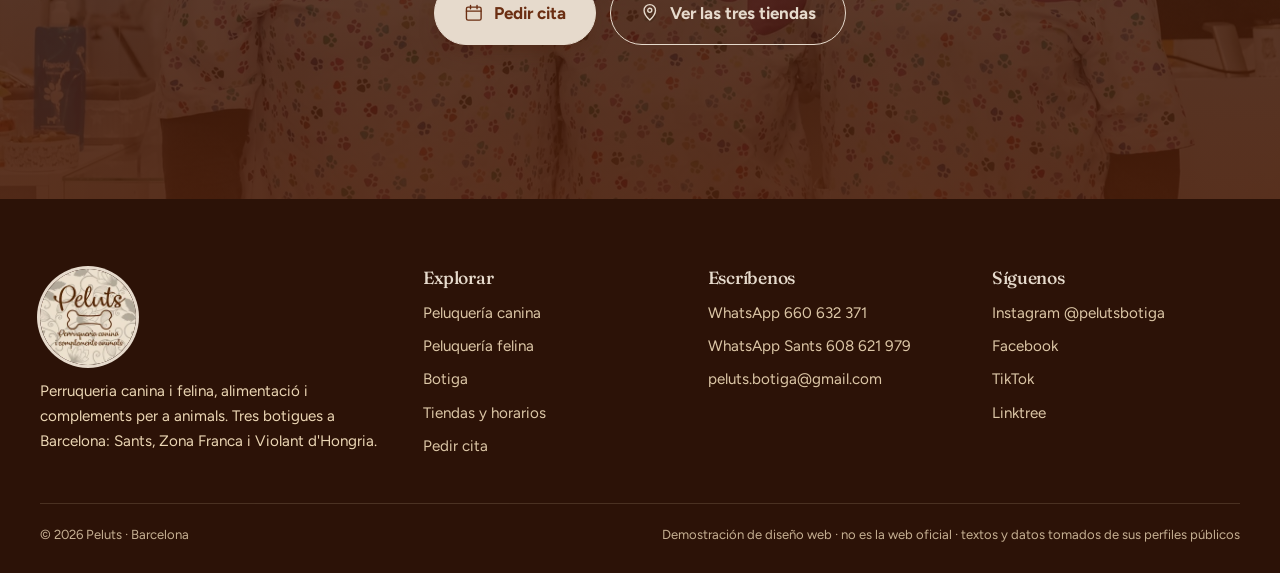
==== commit dd790529: "Vista previa para compartir con el logo (Open Graph) Co-Authored-By: Claude Sonnet 5.5 <noreply@anth" ====
--- a/index.html
+++ b/index.html
@@ -9,7 +9,7 @@
 <meta name="theme-color" content="#6B2E12">
 <link rel="icon" href="favicon.ico" sizes="any"><link rel="icon" type="image/png" href="assets/img/favicon-48.png">
 <link rel="apple-touch-icon" href="assets/img/apple-touch-icon.png">
-<meta property="og:type" content="website"><meta property="og:locale" content="es_ES"><meta property="og:site_name" content="Peluts"><meta property="og:title" content="Peluts · Peluquería canina y felina en Barcelona"><meta property="og:description" content="Peluquería canina y felina, alimentación y complementos para animales en tres tiendas de Barcelona: Sants, Zona Franca y Violant d'Hongria."><meta property="og:image" content="https://sefiro888.github.io/peluts/assets/img/og.jpg"><meta property="og:image:width" content="1200"><meta property="og:image:height" content="630"><meta property="og:url" content="https://sefiro888.github.io/peluts/index.html"><meta name="twitter:card" content="summary_large_image">
+<meta property="og:type" content="website"><meta property="og:locale" content="es_ES"><meta property="og:site_name" content="Peluts"><meta property="og:title" content="Peluts · Peluquería canina y felina en Barcelona"><meta property="og:description" content="Peluquería canina y felina, alimentación y complementos para animales en tres tiendas de Barcelona: Sants, Zona Franca y Violant d'Hongria."><meta property="og:image" content="https://sefiro888.github.io/peluts/assets/img/og-logo.jpg?v=2"><meta property="og:image:width" content="1200"><meta property="og:image:height" content="630"><meta property="og:image:alt" content="Logotipo de Peluts: perruqueria canina i complements animals"><meta property="og:url" content="https://sefiro888.github.io/peluts/index.html"><meta name="twitter:card" content="summary_large_image">
 <link rel="preconnect" href="https://fonts.googleapis.com"><link rel="preconnect" href="https://fonts.gstatic.com" crossorigin>
 <link href="https://fonts.googleapis.com/css2?family=Figtree:wght@400;500;600;700;800&family=Fraunces:ital,opsz,wght@0,9..144,500;0,9..144,600;0,9..144,700;1,9..144,500&family=Yellowtail&display=swap" rel="stylesheet">
 <link rel="stylesheet" href="assets/css/site.css">
